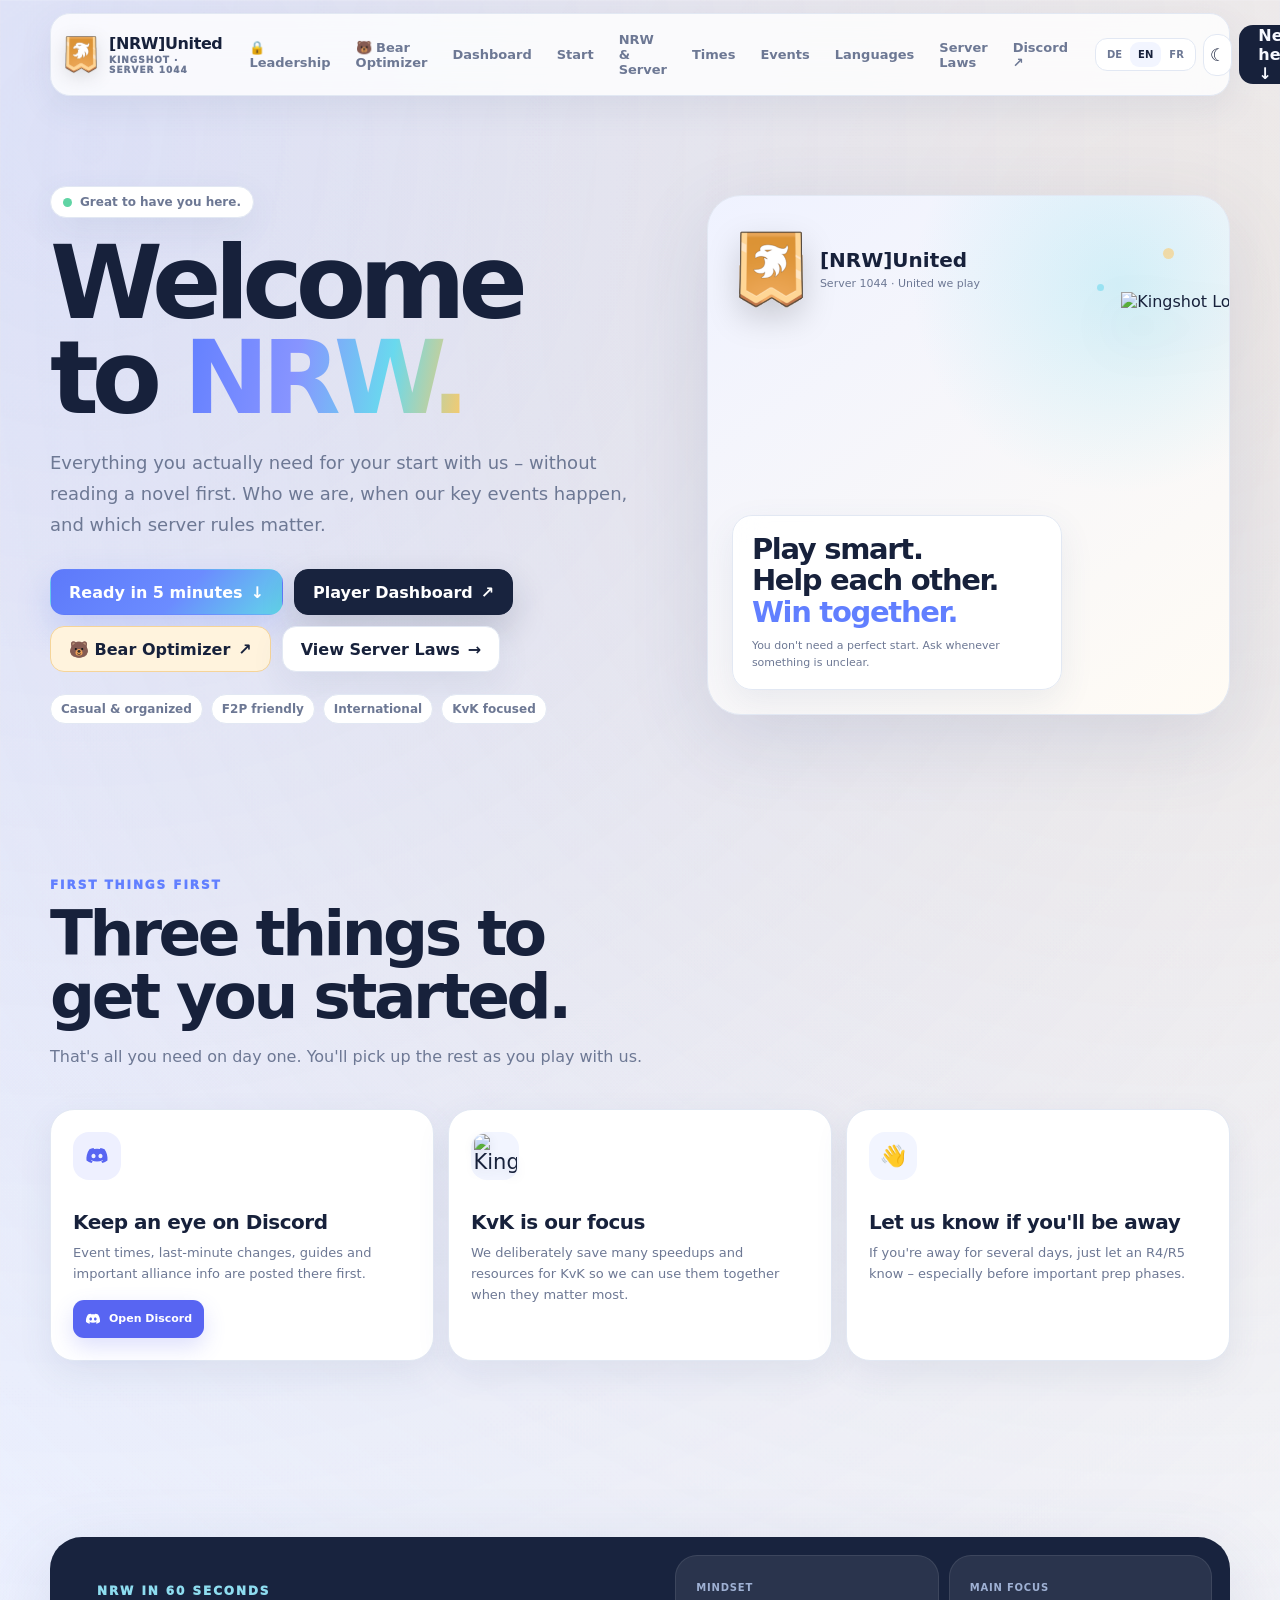
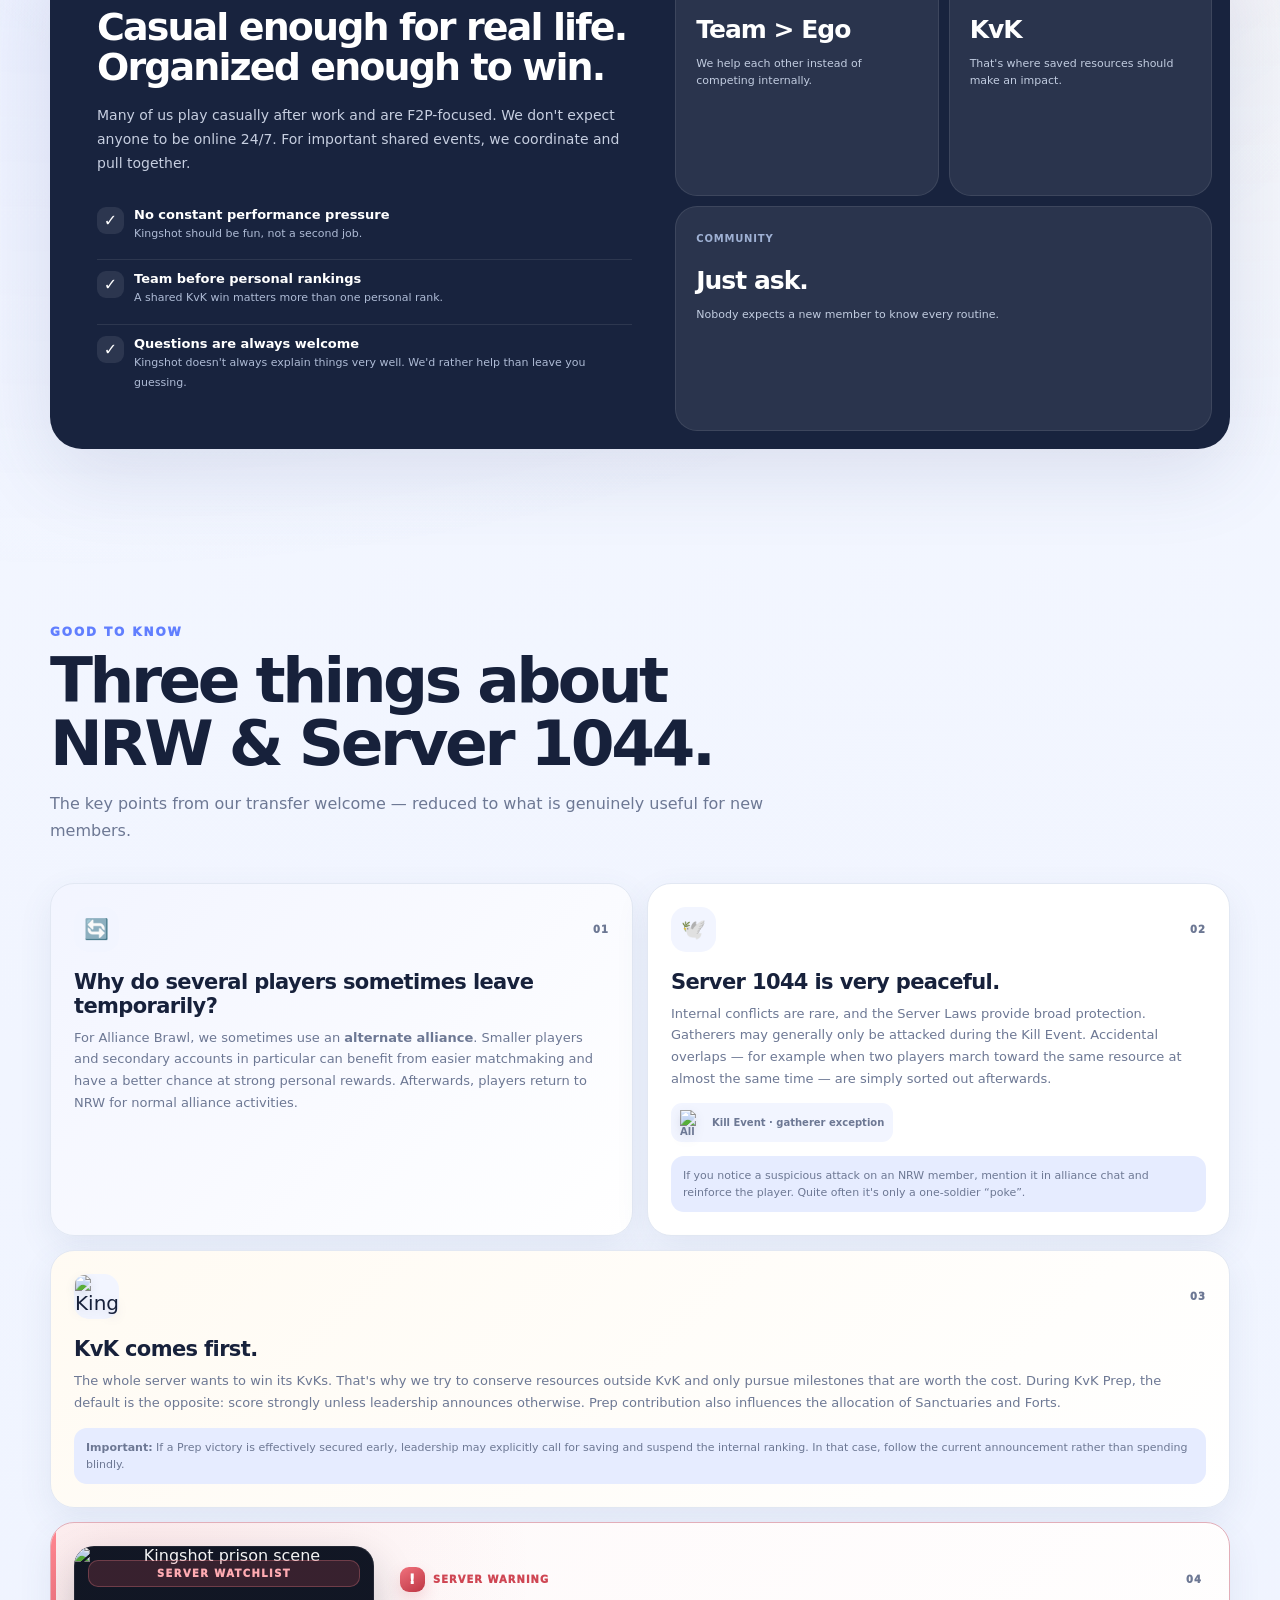
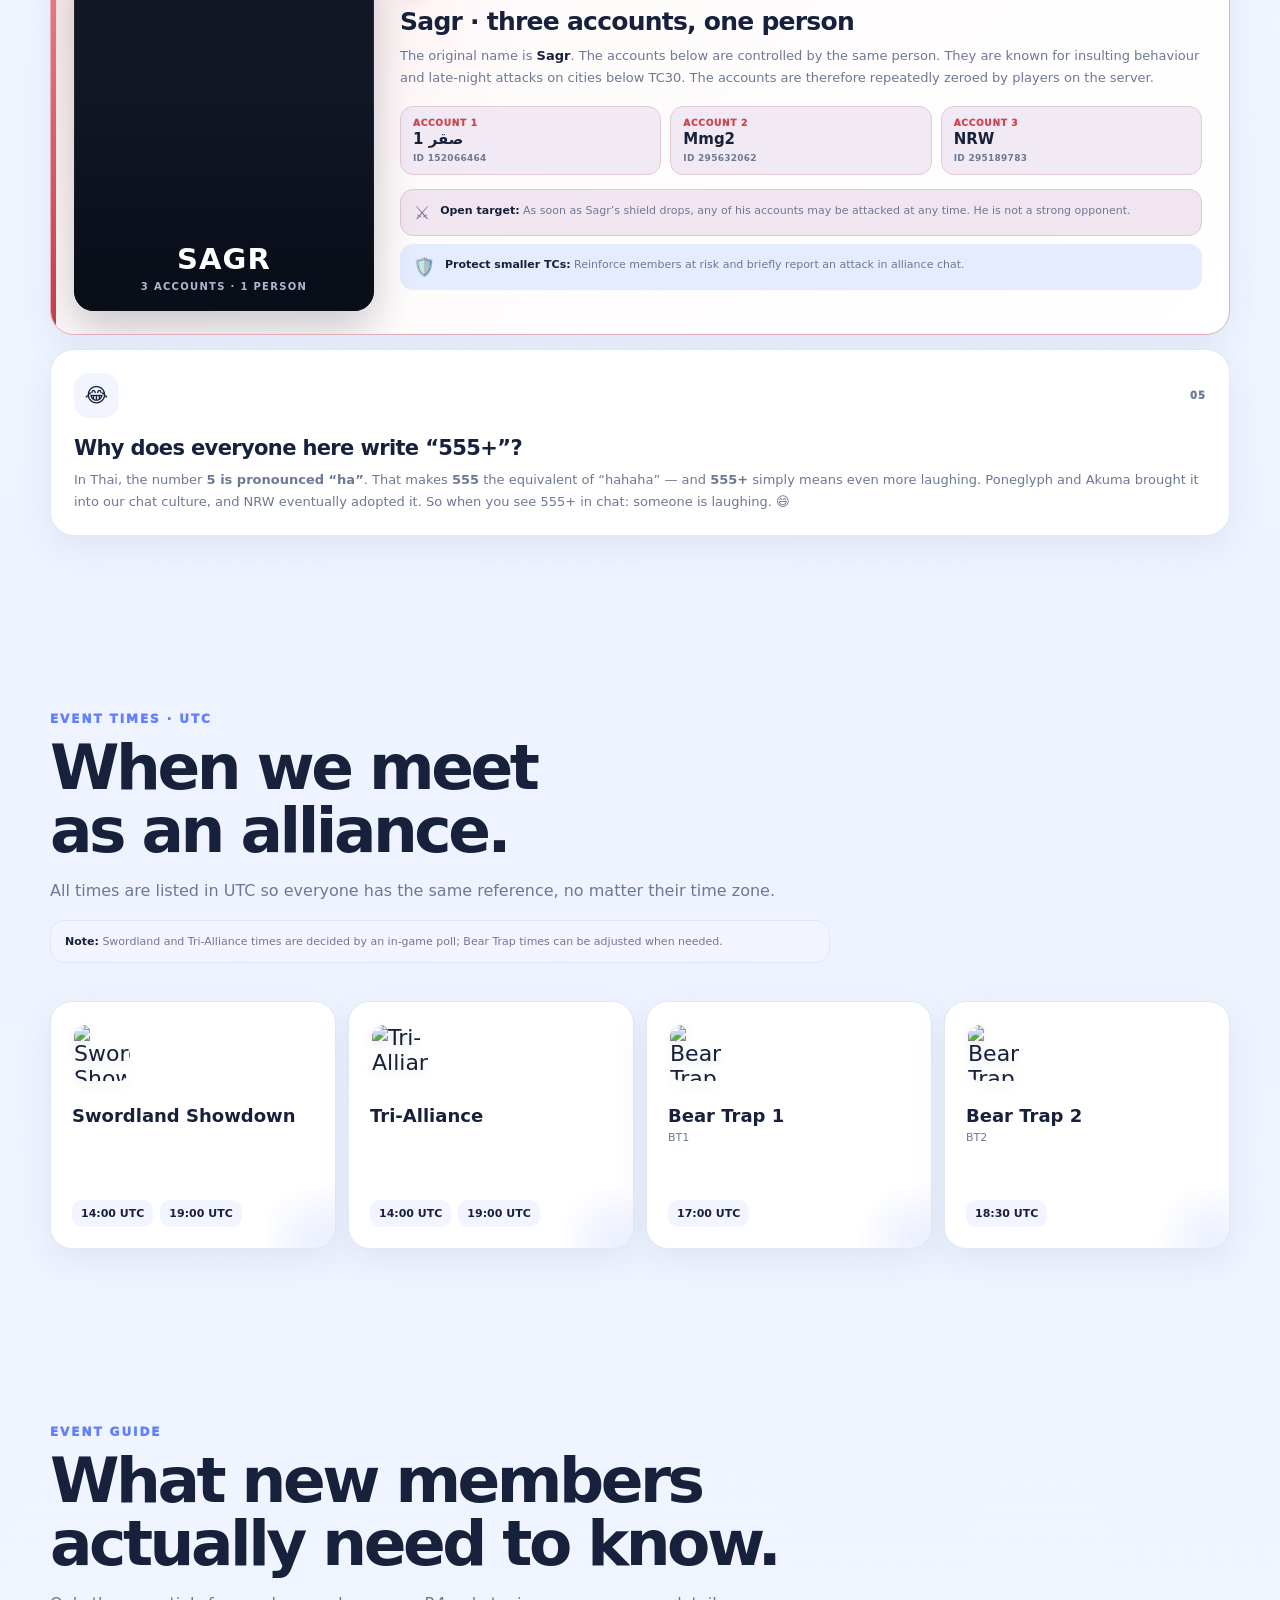
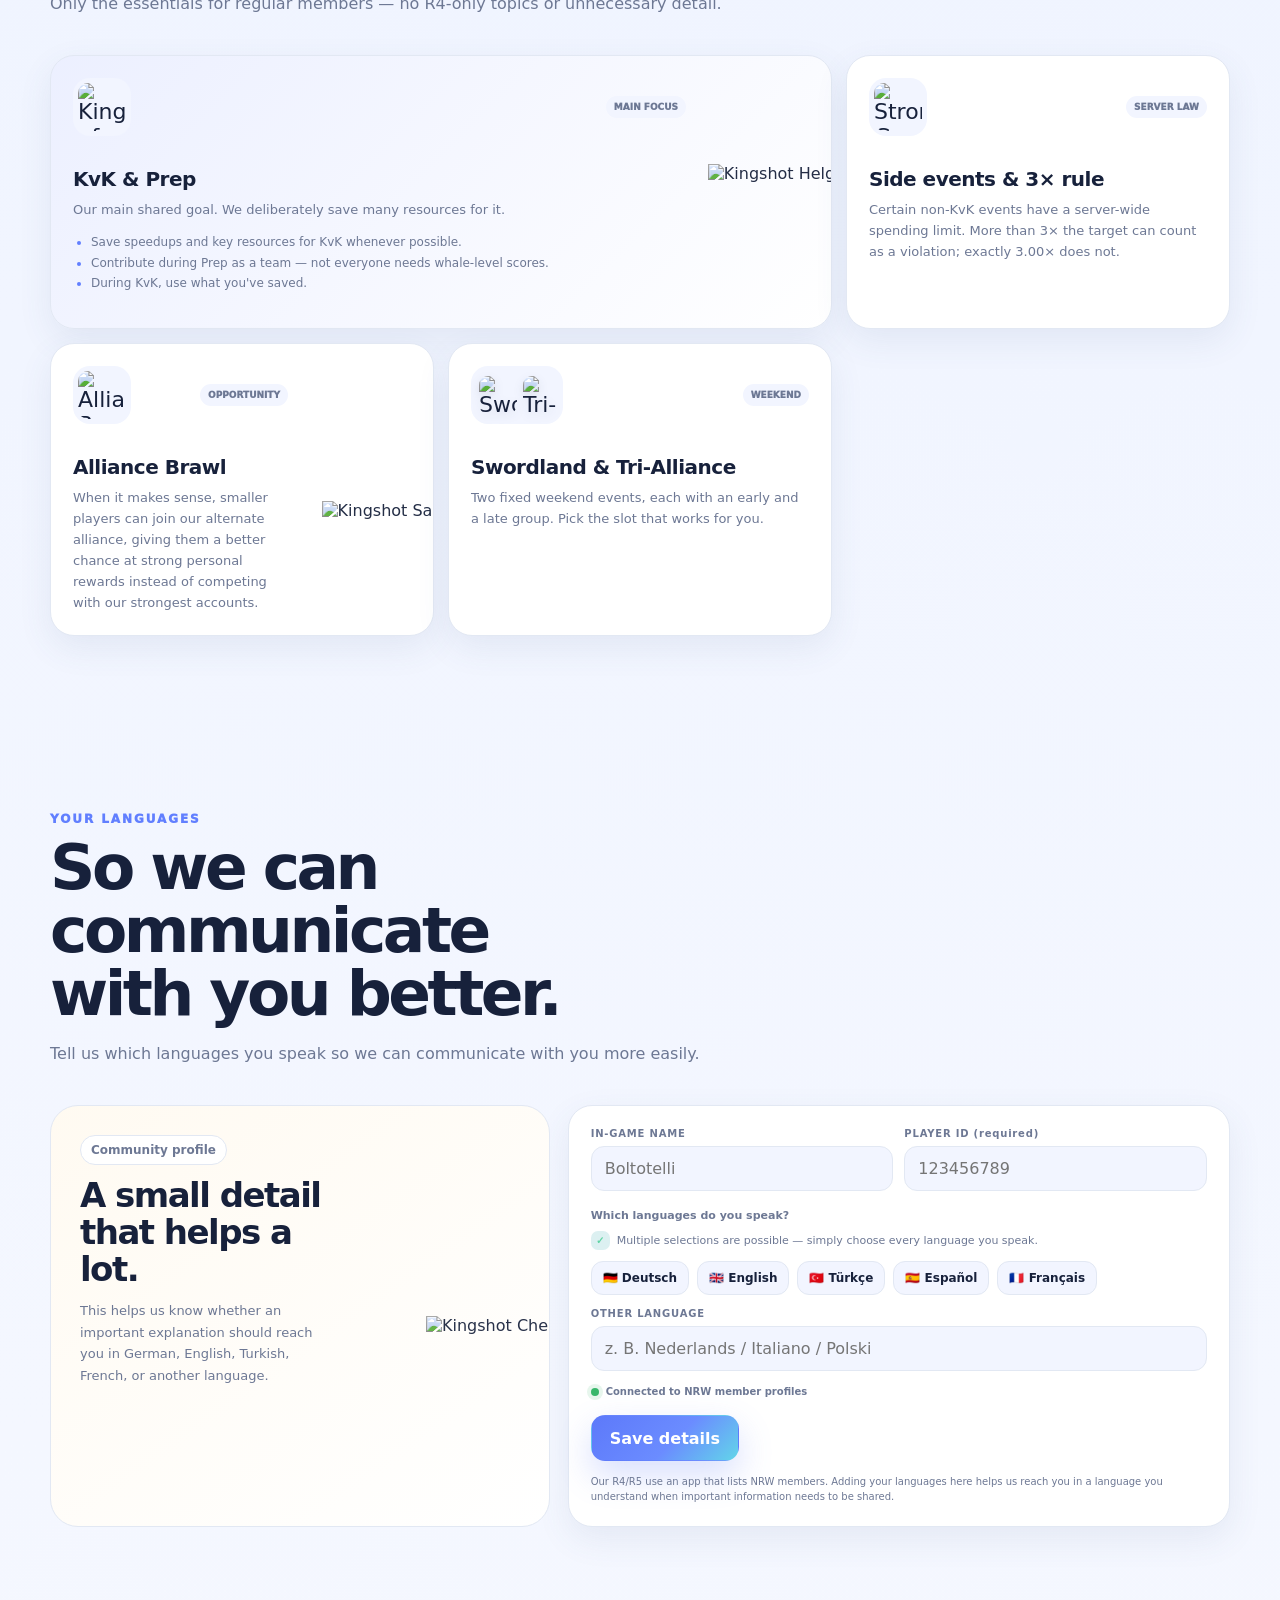
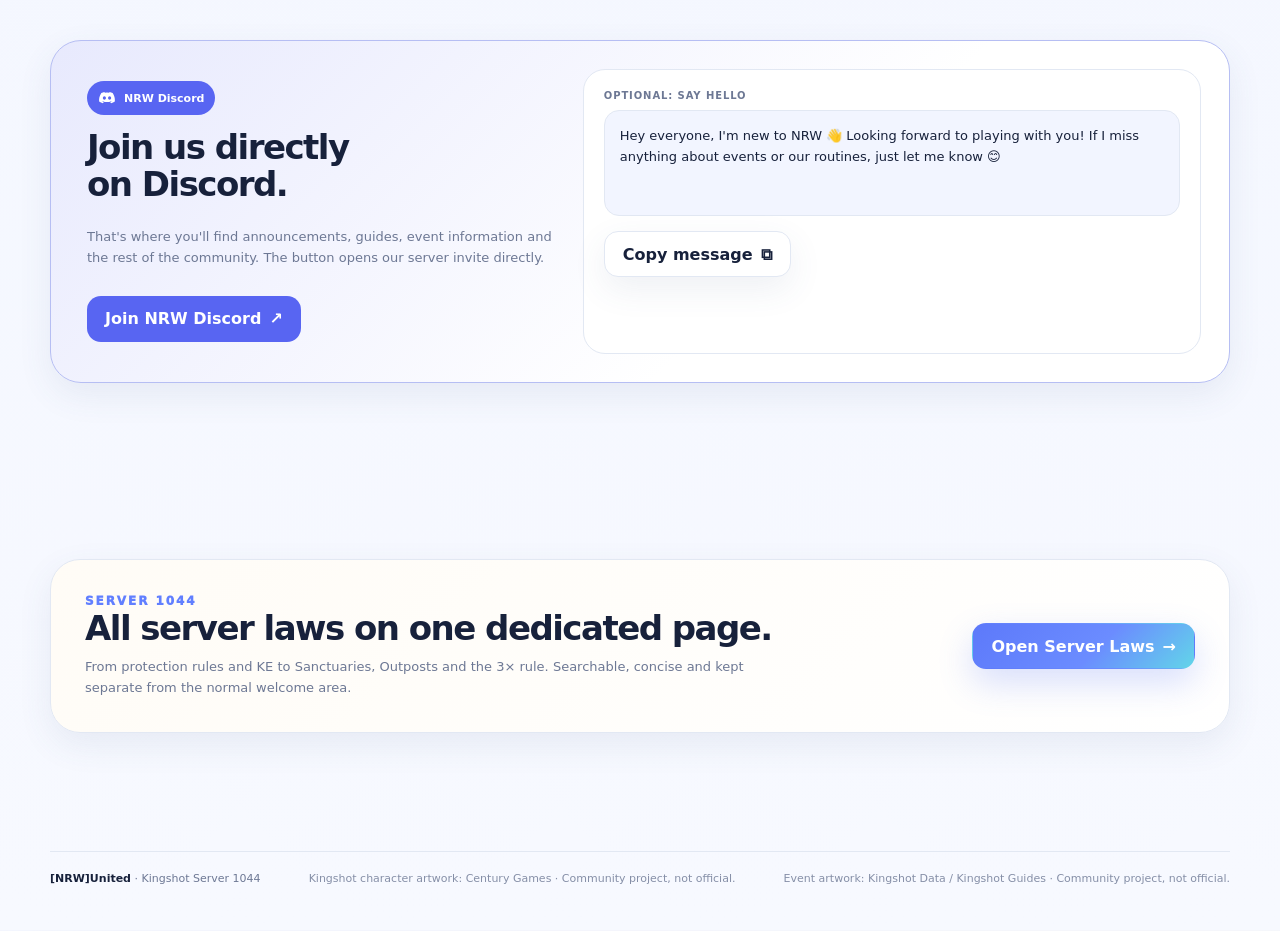
==== index.html @ 4dee9972 "feat(welcome): sync logo, alliance name, invite and language availability from AllianceOS" ====
<!DOCTYPE html>

<html data-theme="light" lang="en">
<head>
<meta charset="utf-8"/><meta content="width=device-width,initial-scale=1" name="viewport"/>
<meta content="#f7f9ff" name="theme-color"/>
<title>Welcome to NRW · Server 1044</title>
<meta name="application-name" content="Welcome NRW"/>
<meta name="apple-mobile-web-app-title" content="Welcome NRW"/>
<link rel="icon" type="image/svg+xml" href="assets/nrw-banner.svg"/>
<link rel="shortcut icon" href="assets/nrw-banner.svg"/>
<link rel="apple-touch-icon" href="assets/nrw-banner.svg"/>
<link rel="manifest" href="/site.webmanifest"/>
<link rel="stylesheet" href="styles.css"><link rel="stylesheet" href="leitung/public-feed.css?v=pages-1">
  <script defer src="/_vercel/insights/script.js"></script>
</head>
<body data-lang="en">
<div class="nav-shell"><div class="wrap"><nav>
<a class="brand" href="#top"><img alt="NRW Banner" class="banner-mini" data-alliance-logo src="assets/nrw-banner.svg"/><span><b data-alliance-name>[NRW]United</b><small>KINGSHOT · SERVER 1044</small></span></a>
<div class="navlinks"><a href="leitung/" title="AllianceOS · R4/R5">🔒 <span class="de">Leitung</span><span class="en">Leadership</span><span class="fr">Direction</span></a><a class="bear-nav-link" href="bear/preview-v3.html"><span class="de">🐻 Bären-Optimierer</span><span class="en">🐻 Bear Optimizer</span><span class="fr">🐻 Optimiseur Ours</span></a><a href="dashboard/"><span class="de">Dashboard</span><span class="en">Dashboard</span><span class="fr">Tableau de bord</span></a><a href="#start">Start</a><a href="#know"><span class="de">NRW &amp; Server</span><span class="en">NRW &amp; Server</span><span class="fr">NRW &amp; Serveur</span></a><a href="#times"><span class="de">Zeiten</span><span class="en">Times</span><span class="fr">Horaires</span></a><a href="#events"><span class="de">Events</span><span class="en">Events</span><span class="fr">Événements</span></a><a href="#profile"><span class="de">Sprachen</span><span class="en">Languages</span><span class="fr">Langues</span></a><a href="laws.html" target="_top"><span class="de">Server-Laws</span><span class="en">Server Laws</span><span class="fr">Lois du serveur</span></a><a data-discord-invite href="https://discord.gg/yxKza24dUv" rel="noopener" target="_blank">Discord ↗</a></div>
<div class="nav-actions">
<div class="lang-toggle"><button data-lang-btn="de">DE</button><button data-lang-btn="en">EN</button><button data-lang-btn="fr">FR</button></div>
<button aria-label="Dark/Light Mode" class="icon-btn" id="themeBtn">☾</button>
<a class="nav-cta" href="#start"><span class="de">Neu hier? ↓</span><span class="en">New here? ↓</span><span class="fr">Tu viens d’arriver ? ↓</span></a>
</div>
</nav></div></div>
<main id="top">
<header class="hero"><div class="wrap hero-grid">
<div>
<div class="eyebrow"><span class="dot"></span><span class="de">Schön, dass du da bist.</span><span class="en">Great to have you here.</span><span class="fr">Bienvenue parmi nous.</span></div>
<h1><span class="de">Willkommen<br/>bei <span class="accent">NRW.</span></span><span class="en">Welcome<br/>to <span class="accent">NRW.</span></span><span class="fr">Bienvenue<br/>chez <span class="accent">NRW.</span></span></h1>
<p class="hero-copy de">Hier findest du alles, was du für deinen Start bei uns wirklich brauchst – ohne Regelbuch-Marathon. Wer wir sind, wann unsere wichtigsten Events laufen und welche Serverregeln du kennen solltest.</p>
<p class="hero-copy en">Everything you actually need for your start with us – without reading a novel first. Who we are, when our key events happen, and which server rules matter.</p><p class="fr">Tu trouveras ici tout ce qu’il te faut pour bien démarrer chez nous — sans devoir lire un règlement interminable. Qui nous sommes, quand ont lieu nos principaux événements et quelles règles du serveur il faut connaître.</p>
<div class="hero-actions">
<a class="btn btn-primary" href="#start"><span class="de">In 5 Minuten startklar</span><span class="en">Ready in 5 minutes</span><span class="fr">Tout savoir en 5 minutes</span> ↓</a>
<a class="btn btn-dashboard" href="dashboard/"><span class="de">Player Dashboard</span><span class="en">Player Dashboard</span><span class="fr">Tableau de bord</span> <span aria-hidden="true">↗</span></a>
<a class="btn btn-bear" href="bear/preview-v3.html"><span class="de">🐻 Bären-Optimierer</span><span class="en">🐻 Bear Optimizer</span><span class="fr">🐻 Optimiseur Ours</span> <span aria-hidden="true">↗</span></a>
<a class="btn btn-soft" href="laws.html" target="_top"><span class="de">Server Laws ansehen</span><span class="en">View Server Laws</span><span class="fr">Voir les lois du serveur</span> →</a>
</div>
<div class="hero-chips"><span class="chip"><span class="de">Casual &amp; organisiert</span><span class="en">Casual &amp; organized</span><span class="fr">Détendu &amp; organisé</span></span><span class="chip"><span class="de">F2P-freundlich</span><span class="en">F2P friendly</span><span class="fr">F2P friendly</span></span><span class="chip"><span class="de">International</span><span class="en">International</span><span class="fr">International</span></span><span class="chip"><span class="de">KvK-Fokus</span><span class="en">KvK focused</span><span class="fr">Priorité KvK</span></span></div>
</div>
<div class="hero-art">
<span class="spark a"></span><span class="spark b"></span>
<div class="alliance-lockup"><img alt="NRW Allianz-Banner" class="banner-hero" data-alliance-logo src="assets/nrw-banner.svg"/><div><b data-alliance-name>[NRW]United</b><span>Server 1044 · United we play</span></div></div>
<img alt="Kingshot Lord" class="character-lord" referrerpolicy="no-referrer" src="https://www.centurygames.com/wp-content/uploads/2025/04/lordchar.png"/>
<div class="hero-slogan"><strong>
<span class="de">Clever spielen.<br/>Einander helfen.<br/><span style="color:var(--brand)">Gemeinsam gewinnen.</span></span>
<span class="en">Play smart.<br/>Help each other.<br/><span style="color:var(--brand)">Win together.</span></span>
<span class="fr">Jouer malin.<br/>S’entraider.<br/><span style="color:var(--brand)">Gagner ensemble.</span></span>
</strong><p class="de">Du musst nicht perfekt starten. Frag, wenn etwas unklar ist.</p><p class="en">You don't need a perfect start. Ask whenever something is unclear.</p><p class="fr">Tu n’as pas besoin de tout savoir dès le début. Si quelque chose n’est pas clair, demande.</p></div>
</div>
</div></header>
<section id="start"><div class="wrap">
<div class="section-head"><div class="kicker"><span class="de">Für den Anfang</span><span class="en">First things first</span><span class="fr">Pour commencer</span></div><h2 class="de">Drei Dinge für<br/>deinen Start.</h2><h2 class="en">Three things to<br/>get you started.</h2><h2 class="fr">Trois choses pour<br/>bien démarrer.</h2>
<p class="de">Mehr brauchst du am ersten Tag nicht. Den Rest lernst du automatisch mit uns.</p><p class="en">That's all you need on day one. You'll pick up the rest as you play with us.</p><p class="fr">C’est tout ce qu’il te faut pour le premier jour. Le reste viendra naturellement en jouant avec nous.</p></div>
<div class="start-grid">
<article class="start-card">
<div class="step-icon discord-step-icon"><svg aria-hidden="true" viewbox="0 0 24 24"><path d="M19.54 5.34A16.4 16.4 0 0 0 15.44 4l-.5 1.02a15.2 15.2 0 0 0-5.87 0L8.55 4a16.6 16.6 0 0 0-4.1 1.35C1.86 9.17 1.16 12.9 1.5 16.58a16.7 16.7 0 0 0 5.03 2.54l1.22-1.66a10.7 10.7 0 0 1-1.92-.92l.47-.37c3.7 1.72 7.7 1.72 11.35 0l.48.37c-.62.36-1.27.67-1.93.92l1.22 1.66a16.6 16.6 0 0 0 5.04-2.54c.4-4.27-.68-7.96-2.92-11.24ZM8.52 14.35c-1.11 0-2.03-1.03-2.03-2.3 0-1.27.9-2.3 2.03-2.3 1.14 0 2.05 1.04 2.03 2.3 0 1.27-.9 2.3-2.03 2.3Zm6.96 0c-1.11 0-2.03-1.03-2.03-2.3 0-1.27.9-2.3 2.03-2.3 1.14 0 2.05 1.04 2.03 2.3 0 1.27-.89 2.3-2.03 2.3Z" fill="currentColor"></path></svg></div>
<h3 class="de">Discord im Blick behalten</h3>
<h3 class="en">Keep an eye on Discord</h3>
<h3 class="fr">Garde un œil sur Discord</h3>
<p class="de">Eventzeiten, kurzfristige Änderungen, Guides und wichtige Allianzinfos landen dort zuerst.</p>
<p class="en">Event times, last-minute changes, guides and important alliance info are posted there first.</p>
<p class="fr">Les horaires d’événements, changements de dernière minute, guides et informations importantes de l’alliance y sont publiés en premier.</p>
<div class="discord-card-action">
<a class="mini-discord-btn" data-discord-invite href="https://discord.gg/yxKza24dUv" rel="noopener" target="_blank">
<svg aria-hidden="true" viewbox="0 0 24 24"><path d="M19.54 5.34A16.4 16.4 0 0 0 15.44 4l-.5 1.02a15.2 15.2 0 0 0-5.87 0L8.55 4a16.6 16.6 0 0 0-4.1 1.35C1.86 9.17 1.16 12.9 1.5 16.58a16.7 16.7 0 0 0 5.03 2.54l1.22-1.66a10.7 10.7 0 0 1-1.92-.92l.47-.37c3.7 1.72 7.7 1.72 11.35 0l.48.37c-.62.36-1.27.67-1.93.92l1.22 1.66a16.6 16.6 0 0 0 5.04-2.54c.4-4.27-.68-7.96-2.92-11.24ZM8.52 14.35c-1.11 0-2.03-1.03-2.03-2.3 0-1.27.9-2.3 2.03-2.3 1.14 0 2.05 1.04 2.03 2.3 0 1.27-.9 2.3-2.03 2.3Zm6.96 0c-1.11 0-2.03-1.03-2.03-2.3 0-1.27.9-2.3 2.03-2.3 1.14 0 2.05 1.04 2.03 2.3 0 1.27-.89 2.3-2.03 2.3Z" fill="currentColor"></path></svg>
<span class="de">Discord öffnen</span><span class="en">Open Discord</span><span class="fr">Ouvrir Discord</span>
</a>
</div>
</article>
<article class="start-card"><div class="step-icon ks-db-icon"><img alt="Kingdom of Power (KvK)" class="ks-icon-img" loading="lazy" referrerpolicy="no-referrer" src="https://kingshotdata.com/uploads/2025/05/kingdom-of-power-event-icon.webp"/></div><h3 class="de">KvK ist unser Fokus</h3><h3 class="en">KvK is our focus</h3><h3 class="fr">Le KvK est notre priorité</h3><p class="de">Viele Speedups und Ressourcen sparen wir bewusst für KvK, damit sie gemeinsam im richtigen Moment Wirkung entfalten.</p><p class="en">We deliberately save many speedups and resources for KvK so we can use them together when they matter most.</p><p class="fr">Nous gardons volontairement beaucoup d’accélérateurs et de ressources pour le KvK afin de les utiliser ensemble au moment où ils comptent le plus.</p></article>
<article class="start-card"><div class="step-icon">👋</div><h3 class="de">Abwesenheit kurz melden</h3><h3 class="en">Let us know if you'll be away</h3><h3 class="fr">Préviens-nous si tu t’absentes</h3><p class="de">Wenn du mehrere Tage weg bist, reicht eine kurze Info an R4/R5 – besonders vor wichtigen Prep-Phasen.</p><p class="en">If you're away for several days, just let an R4/R5 know – especially before important prep phases.</p><p class="fr">Si tu t’absentes plusieurs jours, préviens simplement un R4/R5 — surtout avant les phases importantes de Prep.</p></article>
</div>
</div></section>
<section><div class="wrap">
<div class="quick">
<div class="quick-main">
<div class="kicker">NRW in 60 seconds</div>
<h3 class="de">Casual genug für Alltag.<br/>Organisiert genug für Siege.</h3>
<h3 class="en">Casual enough for real life.<br/>Organized enough to win.</h3><h3 class="fr">Assez détendus pour la vraie vie.<br/>Assez organisés pour gagner.</h3>
<p class="de">Viele von uns sind Feierabendspieler und F2P-orientiert. Wir erwarten kein 24/7-Gaming. Bei wichtigen gemeinsamen Events ziehen wir dafür umso besser an einem Strang.</p>
<p class="en">Many of us play casually after work and are F2P-focused. We don't expect anyone to be online 24/7. For important shared events, we coordinate and pull together.</p><p class="fr">Beaucoup d’entre nous jouent surtout après le travail et privilégient le F2P. Nous n’attendons pas une présence 24/7. En revanche, pour les événements importants, nous jouons vraiment en équipe.</p>
<div class="quick-list">
<div class="quick-item"><div class="tick">✓</div><div><b class="de">Kein permanenter Leistungsdruck</b><b class="en">No constant performance pressure</b><b class="fr">Pas de pression permanente</b><span class="de">Kingshot soll Spaß machen und kein zweiter Job sein.</span><span class="en">Kingshot should be fun, not a second job.</span><span class="fr">Kingshot doit rester un plaisir, pas devenir un deuxième travail.</span></div></div>
<div class="quick-item"><div class="tick">✓</div><div><b class="de">Team vor Einzelranking</b><b class="en">Team before personal rankings</b><b class="fr">L’équipe avant le classement individuel</b><span class="de">Ein gemeinsamer KvK-Sieg ist mehr wert als ein einzelner Rang.</span><span class="en">A shared KvK win matters more than one personal rank.</span><span class="fr">Une victoire collective en KvK vaut plus qu’un classement personnel.</span></div></div>
<div class="quick-item"><div class="tick">✓</div><div><b class="de">Fragen sind ausdrücklich erlaubt</b><b class="en">Questions are always welcome</b><b class="fr">Les questions sont toujours bienvenues</b><span class="de">Kingshot erklärt vieles schlecht. Wir helfen lieber, als dass jemand raten muss.</span><span class="en">Kingshot doesn't always explain things very well. We'd rather help than leave you guessing.</span><span class="fr">Kingshot n’explique pas toujours très bien les choses. Nous préférons t’aider plutôt que te laisser deviner.</span></div></div>
</div>
</div>
<div class="quick-side">
<div class="quick-box"><span><span class="de">Haltung</span><span class="en">Mindset</span><span class="fr">État d’esprit</span></span><strong>Team &gt; Ego</strong><p class="de">Wir helfen einander und spielen nicht gegeneinander.</p><p class="en">We help each other instead of competing internally.</p><p class="fr">On s’entraide au lieu de jouer les uns contre les autres.</p></div>
<div class="quick-box"><span><span class="de">Hauptfokus</span><span class="en">Main focus</span><span class="fr">Priorité</span></span><strong>KvK</strong><p class="de">Dort soll das Gesparte Wirkung entfalten.</p><p class="en">That's where saved resources should make an impact.</p><p class="fr">C’est là que les ressources économisées doivent faire la différence.</p></div>
<div class="quick-box wide"><span><span class="de">Community</span><span class="en">Community</span><span class="fr">Communauté</span></span><strong class="de">Frag einfach.</strong><strong class="en">Just ask.</strong><strong class="fr">Demande, tout simplement.</strong><p class="de">Niemand erwartet, dass ein neuer Spieler jeden Ablauf kennt.</p><p class="en">Nobody expects a new member to know every routine.</p><p class="fr">Personne n’attend d’un nouveau membre qu’il connaisse déjà toutes nos habitudes.</p></div>
</div>
</div>
</div></section><section id="know"><div class="wrap">
<div class="section-head">
<div class="kicker">
<span class="de">Gut zu wissen</span>
<span class="en">Good to know</span>
<span class="fr">Bon à savoir</span>
</div>
<h2 class="de">Drei Dinge über<br/>NRW &amp; Server 1044.</h2>
<h2 class="en">Three things about<br/>NRW &amp; Server 1044.</h2>
<h2 class="fr">Trois choses à savoir sur<br/>NRW &amp; le serveur 1044.</h2>
<p class="de">Die wichtigsten Infos aus unserem Transfer-Welcome – auf das reduziert, was neuen Mitgliedern wirklich hilft.</p>
<p class="en">The key points from our transfer welcome — reduced to what is genuinely useful for new members.</p>
<p class="fr">Les points essentiels de notre accueil des transferts — uniquement ce qui est vraiment utile aux nouveaux membres.</p>
</div>
<div class="know-grid transfer-summary">
<article class="know-card highlight">
<div class="know-top"><div class="know-icon">🔄</div><span class="know-no">01</span></div>
<h3 class="de">Warum wechseln manchmal viele Spieler?</h3>
<h3 class="en">Why do several players sometimes leave temporarily?</h3>
<h3 class="fr">Pourquoi plusieurs joueurs quittent-ils parfois temporairement NRW ?</h3>
<p class="de">Beim Allianzgemenge nutzen wir gelegentlich eine <b>Alternativallianz</b>. Vor allem kleinere Spieler und Zweitaccounts können dort durch ein günstigeres Matchmaking bessere persönliche Belohnungen erreichen. Für normale Allianzaktivitäten kommen die Spieler anschließend wieder zu NRW zurück.</p>
<p class="en">For Alliance Brawl, we sometimes use an <b>alternate alliance</b>. Smaller players and secondary accounts in particular can benefit from easier matchmaking and have a better chance at strong personal rewards. Afterwards, players return to NRW for normal alliance activities.</p>
<p class="fr">Pour l’Alliance Brawl, nous utilisons parfois une <b>alliance alternative</b>. Les joueurs moins puissants et les comptes secondaires peuvent ainsi profiter d’un matchmaking plus favorable et avoir de meilleures chances d’obtenir de bonnes récompenses personnelles. Ensuite, les joueurs reviennent chez NRW pour les activités habituelles de l’alliance.</p>
</article>
<article class="know-card">
<div class="know-top"><div class="know-icon">🕊️</div><span class="know-no">02</span></div>
<h3 class="de">Server 1044 ist sehr friedlich.</h3>
<h3 class="en">Server 1044 is very peaceful.</h3>
<h3 class="fr">Le serveur 1044 est très paisible.</h3>
<p class="de">Interne Konflikte sind selten und die Server-Laws schützen Spieler weitgehend. Sammler dürfen grundsätzlich nur während des Kill-Events angegriffen werden. Bei versehentlichen Überschneidungen – etwa wenn zwei Spieler fast gleichzeitig dieselbe Ressource anlaufen – wird der Fall einfach im Nachgang geklärt.</p>
<p class="en">Internal conflicts are rare, and the Server Laws provide broad protection. Gatherers may generally only be attacked during the Kill Event. Accidental overlaps — for example when two players march toward the same resource at almost the same time — are simply sorted out afterwards.</p>
<p class="fr">Les conflits internes sont rares et les lois du serveur offrent une large protection. Les collecteurs ne peuvent en principe être attaqués que pendant le Kill Event. Les incidents involontaires — par exemple lorsque deux joueurs partent presque en même temps vers la même ressource — sont simplement réglés ensuite.</p>
<div class="db-inline-badge">
<img alt="All Out / Kill Event icon" class="ks-icon-img" loading="lazy" referrerpolicy="no-referrer" src="https://kingshotdata.com/uploads/2025/03/all-out-event-icon.webp"/>
<span class="de">Kill Event · Sammler-Ausnahme</span>
<span class="en">Kill Event · gatherer exception</span>
<span class="fr">Kill Event · exception pour les collecteurs</span>
</div><div class="know-note">
<span class="de">Siehst du einen auffälligen Angriff auf ein NRW-Mitglied: kurz im Allianzchat melden und den Spieler verstärken. Häufig handelt es sich nur um ein „Anstupsen“ mit einem Soldaten.</span>
<span class="en">If you notice a suspicious attack on an NRW member, mention it in alliance chat and reinforce the player. Quite often it's only a one-soldier “poke”.</span>
<span class="fr">Si tu remarques une attaque inhabituelle contre un membre de NRW, signale-la dans le chat de l’alliance et renforce le joueur. Il s’agit souvent simplement d’un « petit coup » avec un seul soldat.</span>
</div>
</article>
<article class="know-card gold wide">
<div class="know-top"><div class="ks-db-icon know-icon"><img alt="Kingdom of Power (KvK)" class="ks-icon-img" loading="lazy" referrerpolicy="no-referrer" src="https://kingshotdata.com/uploads/2025/05/kingdom-of-power-event-icon.webp"/></div><span class="know-no">03</span></div>
<h3 class="de">KvK hat Vorrang.</h3>
<h3 class="en">KvK comes first.</h3>
<h3 class="fr">Le KvK passe en priorité.</h3>
<p class="de">Der gesamte Server möchte seine KvKs gewinnen. Deshalb versuchen wir, außerhalb von KvK Ressourcen sinnvoll zu sparen und nur lohnende Ziele mitzunehmen. In der KvK-Prep gilt dagegen grundsätzlich: stark punkten, sofern nichts anderes angekündigt wird. Der Prep-Beitrag fließt auch in die Verteilung von Sanctuaries und Forts ein.</p>
<p class="en">The whole server wants to win its KvKs. That's why we try to conserve resources outside KvK and only pursue milestones that are worth the cost. During KvK Prep, the default is the opposite: score strongly unless leadership announces otherwise. Prep contribution also influences the allocation of Sanctuaries and Forts.</p>
<p class="fr">L’ensemble du serveur veut gagner ses KvK. Nous essayons donc d’économiser intelligemment nos ressources en dehors du KvK et de viser uniquement les paliers qui valent réellement la dépense. Pendant la Prep KvK, le principe est inverse : faire un maximum de points, sauf indication contraire. La contribution à la Prep influence également la répartition des Sanctuaries et des Forts.</p>
<div class="know-note">
<span class="de"><b>Wichtig:</b> Ist ein Prep-Sieg früh praktisch sicher, kann ausdrücklich zum Sparen aufgerufen und die interne Wertung ausgesetzt werden. Dann gilt die aktuelle Ansage – nicht blind „All-In“.</span>
<span class="en"><b>Important:</b> If a Prep victory is effectively secured early, leadership may explicitly call for saving and suspend the internal ranking. In that case, follow the current announcement rather than spending blindly.</span>
<span class="fr"><b>Important :</b> si la victoire de Prep est pratiquement assurée très tôt, la direction peut demander explicitement d’économiser et suspendre le classement interne. Dans ce cas, suis l’annonce actuelle au lieu de dépenser automatiquement au maximum.</span>
</div>
</article>
<article class="know-card wide outlaw-card">
  <div class="outlaw-layout">
    <div class="prison-visual">
      <span class="prison-label">SERVER WATCHLIST</span>
      <div class="prison-art"><img src="assets/"kingshot-prison.jpg" alt="Kingshot prison scene"></div>
      <div class="prison-caption" aria-hidden="true">
        <strong>SAGR</strong>
        <small>3 ACCOUNTS · 1 PERSON</small>
      </div>
    </div>
    <div class="outlaw-copy">
      <div class="outlaw-heading">
        <span class="outlaw-alert"><span aria-hidden="true">!</span><span class="de">SERVER-WARNUNG</span><span class="en">SERVER WARNING</span><span class="fr">AVERTISSEMENT SERVEUR</span></span>
        <span class="know-no">04</span>
      </div>
      <h3>
        <span class="de">Sagr · drei Accounts, eine Person</span>
        <span class="en">Sagr · three accounts, one person</span>
        <span class="fr">Sagr · trois comptes, une personne</span>
      </h3>
      <p class="de">Der ursprüngliche Name ist <b>Sagr</b>. Die unten aufgeführten Accounts gehören derselben Person. Sie ist für beleidigendes Verhalten und nächtliche Angriffe auf Städte unter TC30 bekannt. Die Accounts werden deshalb regelmäßig von Spielern des Servers vollständig geleert („auf 0 gesetzt“).</p>
      <p class="en">The original name is <b>Sagr</b>. The accounts below are controlled by the same person. They are known for insulting behaviour and late-night attacks on cities below TC30. The accounts are therefore repeatedly zeroed by players on the server.</p>
      <p class="fr">Le nom d’origine est <b>Sagr</b>. Les comptes ci-dessous appartiennent à la même personne. Elle est connue pour son comportement insultant et ses attaques nocturnes contre des villes sous TC30. Ses comptes sont donc régulièrement remis à zéro par des joueurs du serveur.</p>
      <div class="outlaw-accounts" aria-label="Known Sagr accounts">
        <div data-player-id="152066464"><span>ACCOUNT 1</span><strong data-player-name>صقر 1</strong><small>ID 152066464</small></div>
        <div data-player-id="295632062"><span>ACCOUNT 2</span><strong data-player-name>Mmg2</strong><small>ID 295632062</small></div>
        <div data-player-id="295189783"><span>ACCOUNT 3</span><strong data-player-name>NRW</strong><small>ID 295189783</small></div>
      </div>
      <div class="outlaw-action attack">
        <span aria-hidden="true">⚔️</span>
        <span class="de"><b>Freies Angriffsziel:</b> Sobald Sagrs Schild fällt, darf jeder seiner Accounts jederzeit angegriffen werden. Er ist kein starker Gegner.</span>
        <span class="en"><b>Open target:</b> As soon as Sagr’s shield drops, any of his accounts may be attacked at any time. He is not a strong opponent.</span>
        <span class="fr"><b>Cible libre :</b> Dès que le bouclier de Sagr tombe, chacun de ses comptes peut être attaqué à tout moment. Ce n’est pas un adversaire puissant.</span>
      </div>
      <div class="outlaw-action">
        <span aria-hidden="true">🛡️</span>
        <span class="de"><b>Kleine TCs schützen:</b> Gefährdete Mitglieder verstärken und einen Angriff kurz im Allianzchat melden.</span>
        <span class="en"><b>Protect smaller TCs:</b> Reinforce members at risk and briefly report an attack in alliance chat.</span>
        <span class="fr"><b>Protéger les petits TC :</b> Renforce les membres menacés et signale brièvement l’attaque dans le chat de l’alliance.</span>
      </div>
    </div>
  </div>
</article>
</div>
</div></section>
<section id="times"><div class="wrap">
<div class="section-head"><div class="kicker"><span class="de">Eventzeiten · UTC</span><span class="en">Event times · UTC</span><span class="fr">Horaires · UTC</span></div><h2 class="de">Wann wir uns<br/>gemeinsam treffen.</h2><h2 class="en">When we meet<br/>as an alliance.</h2><h2 class="fr">Quand nous nous retrouvons<br/>pour jouer ensemble.</h2>
<p class="de">Alle Zeiten sind UTC. So bleibt es für unsere internationalen Mitglieder eindeutig.</p><p class="en">All times are listed in UTC so everyone has the same reference, no matter their time zone.</p><p class="fr">Tous les horaires sont indiqués en UTC afin que chacun ait la même référence, quel que soit son fuseau horaire.</p><div class="event-time-note">
<span class="de"><b>Hinweis:</b> Zeiten für Schwertland und Tri-Alliance werden per Ingame-Abstimmung festgelegt; Bärenfallen-Zeiten können bei Bedarf angepasst werden.</span>
<span class="en"><b>Note:</b> Swordland and Tri-Alliance times are decided by an in-game poll; Bear Trap times can be adjusted when needed.</span>
<span class="fr"><b>Remarque :</b> Les horaires de Swordland et Tri-Alliance sont décidés par un sondage en jeu. Les horaires des Bear Traps peuvent être modifiés si nécessaire.</span>
</div></div>
<div class="schedule">
<div class="time-card"><div class="time-icon"><img alt="Swordland Showdown" class="ks-icon-img" loading="lazy" referrerpolicy="no-referrer" src="https://kingshotguides.com/wp-content/uploads/2025/05/Swordland-Showdown-1.webp"/></div><b><span class="de">Schwertland</span><span class="en">Swordland Showdown</span><span class="fr">Swordland</span></b><div class="times"><span class="time-pill">14:00 UTC</span><span class="time-pill">19:00 UTC</span></div></div>
<div class="time-card"><div class="time-icon"><img alt="Tri-Alliance" class="ks-icon-img" loading="lazy" referrerpolicy="no-referrer" src="https://kingshotguides.com/wp-content/uploads/2025/10/tri-alliance-clash-icon.webp"/></div><b>Tri-Alliance</b><div class="times"><span class="time-pill">14:00 UTC</span><span class="time-pill">19:00 UTC</span></div></div>
<div class="time-card"><div class="time-icon"><img alt="Bear Trap" class="ks-icon-img" loading="lazy" referrerpolicy="no-referrer" src="https://got-global-wiki.s3.us-west-1.amazonaws.com/wp-content/uploads/2026/01/jump_icon_40088.png"/></div><b>Bear Trap 1</b><small>BT1</small><div class="times"><span class="time-pill">17:00 UTC</span></div></div>
<div class="time-card"><div class="time-icon"><img alt="Bear Trap" class="ks-icon-img" loading="lazy" referrerpolicy="no-referrer" src="https://got-global-wiki.s3.us-west-1.amazonaws.com/wp-content/uploads/2026/01/jump_icon_40088.png"/></div><b>Bear Trap 2</b><small>BT2</small><div class="times"><span class="time-pill">18:30 UTC</span></div></div>
</div>
</div></section>
<section id="events"><div class="wrap">
<div class="section-head"><div class="kicker"><span class="de">Event-Guide</span><span class="en">Event guide</span><span class="fr">Guide des événements</span></div><h2 class="de">Was neue Mitglieder<br/>wirklich wissen müssen.</h2><h2 class="en">What new members<br/>actually need to know.</h2><h2 class="fr">Ce que les nouveaux membres<br/>doivent vraiment savoir.</h2>
<p class="de">Bewusst ohne R4-Themen und ohne unnötige Detailtiefe.</p><p class="en">Only the essentials for regular members — no R4-only topics or unnecessary detail.</p><p class="fr">Uniquement l’essentiel pour les membres — pas de sujets réservés aux R4 ni de détails inutiles.</p></div>
<div class="event-grid">
<article class="event-card featured has-char">
<div class="event-top"><div class="ks-db-icon event-icon"><img alt="Kingdom of Power (KvK)" loading="lazy" referrerpolicy="no-referrer" src="https://kingshotdata.com/uploads/2025/05/kingdom-of-power-event-icon.webp"/></div><span class="event-label"><span class="de">HAUPTFOKUS</span><span class="en">MAIN FOCUS</span><span class="fr">PRIORITÉ</span></span></div>
<h3>KvK &amp; Prep</h3>
<p class="de">Das große gemeinsame Ziel. Viele Ressourcen halten wir bewusst dafür zurück.</p><p class="en">Our main shared goal. We deliberately save many resources for it.</p><p class="fr">Notre grand objectif commun. Nous économisons volontairement beaucoup de ressources pour le KvK.</p>
<ul class="de"><li>Speedups und wichtige Materialien möglichst für KvK sparen.</li><li>Prep gemeinsam spielen – nicht jeder braucht Whale-Scores.</li><li>Im KvK wird das Gesparte eingesetzt.</li></ul>
<ul class="en">
<li>Save speedups and key resources for KvK whenever possible.</li>
<li>Contribute during Prep as a team — not everyone needs whale-level scores.</li>
<li>During KvK, use what you've saved.</li>
</ul><ul class="fr"><li>Garde autant que possible les accélérateurs et ressources importantes pour le KvK.</li><li>Contribue à la Prep avec l’équipe — pas besoin de scores de baleine.</li><li>Pendant le KvK, on utilise ce qu’on a économisé.</li></ul>
<img alt="Kingshot Helga" class="char-small" referrerpolicy="no-referrer" src="https://www.centurygames.com/wp-content/uploads/2025/04/helgachar.png"/>
</article>
<article class="event-card"><div class="event-top"><div class="event-icon ks-db-icon"><img alt="Strongest Governor" loading="lazy" referrerpolicy="no-referrer" src="https://got-global-wiki.s3.us-west-1.amazonaws.com/wp-content/uploads/2026/04/%E8%87%B3%E9%AB%98%E9%A2%86%E4%B8%BBactivity_icon_2304001_outlined-hd.png"/></div><span class="event-label"><span class="de">SERVER-LAW</span><span class="en">SERVER LAW</span><span class="fr">LOI DU SERVEUR</span></span></div>
<h3 class="de">Side Events &amp; 3×-Regel</h3><h3 class="en">Side events &amp; 3× rule</h3><h3 class="fr">Événements secondaires &amp; règle des 3×</h3>
<p class="de">Bei bestimmten Nicht-KvK-Events gilt eine serverweite Ausgabengrenze. Mehr als 3× des Ziels kann als Verstoß zählen; genau 3,00× noch nicht.</p>
<p class="en">Certain non-KvK events have a server-wide spending limit. More than 3× the target can count as a violation; exactly 3.00× does not.</p><p class="fr">Pour certains événements hors KvK, une limite de dépenses s’applique à tout le serveur. Dépasser 3× l’objectif peut être considéré comme une infraction ; exactement 3,00× ne l’est pas.</p>
</article>
<article class="event-card has-char"><div class="event-top"><div class="event-icon ks-db-icon"><img alt="Alliance Brawl icon" class="" loading="lazy" referrerpolicy="no-referrer" src="https://kingshotdata.com/uploads/2025/07/alliance-brawl-event-icon.webp"/></div><span class="event-label"><span class="de">CHANCE</span><span class="en">OPPORTUNITY</span><span class="fr">OPPORTUNITÉ</span></span></div>
<h3 class="de">Allianzgemenge</h3><h3 class="en">Alliance Brawl</h3><h3 class="fr">Alliance Brawl</h3>
<p class="de">Für kleinere Spieler nutzen wir bei Bedarf eine Alternativallianz. Dadurch bekommen sie bessere Chancen auf gute persönliche Belohnungen, statt gegen unsere stärksten Accounts anzutreten.</p>
<p class="en">When it makes sense, smaller players can join our alternate alliance, giving them a better chance at strong personal rewards instead of competing with our strongest accounts.</p><p class="fr">Quand cela a du sens, les joueurs moins puissants peuvent rejoindre notre alliance alternative. Ils ont ainsi de meilleures chances d’obtenir de bonnes récompenses personnelles au lieu d’affronter nos comptes les plus puissants.</p>
<img alt="Kingshot Saul" class="char-small" referrerpolicy="no-referrer" src="https://www.centurygames.com/wp-content/uploads/2025/04/saulchar.png" style="height:150px"/>
</article>
<article class="event-card"><div class="event-top"><div class="ks-db-icon event-icon dual-event-icon"><span class="icon-pair"><img alt="Swordland Showdown" class="ks-icon-img" loading="lazy" referrerpolicy="no-referrer" src="https://kingshotguides.com/wp-content/uploads/2025/05/Swordland-Showdown-1.webp"/><img alt="Tri-Alliance" class="ks-icon-img" loading="lazy" referrerpolicy="no-referrer" src="https://kingshotguides.com/wp-content/uploads/2025/10/tri-alliance-clash-icon.webp"/></span></div><span class="event-label"><span class="de">WOCHENENDE</span><span class="en">WEEKEND</span><span class="fr">WEEK-END</span></span></div>
<h3><span class="de">Schwertland &amp; Tri-Alliance</span><span class="en">Swordland &amp; Tri-Alliance</span><span class="fr">Swordland &amp; Tri-Alliance</span></h3>
<p class="de">Zwei feste Wochenendtermine mit jeweils einer frühen und einer späten Gruppe. Wähle einfach das Zeitfenster, das zu dir passt.</p>
<p class="en">Two fixed weekend events, each with an early and a late group. Pick the slot that works for you.</p><p class="fr">Deux événements fixes le week-end, chacun avec un groupe tôt et un groupe tard. Choisis simplement le créneau qui te convient.</p>
</article>
</div>
</div></section>
<section id="profile"><div class="wrap">
<div class="section-head"><div class="kicker"><span class="de">Deine Sprachen</span><span class="en">Your languages</span><span class="fr">Tes langues</span></div><h2 class="de">Damit wir dich<br/>besser erreichen.</h2><h2 class="en">So we can communicate<br/>with you better.</h2><h2 class="fr">Pour mieux communiquer<br/>avec toi.</h2>
<p class="de">Sag uns, welche Sprachen du sprichst. So können wir wichtige Informationen leichter in einer Sprache weitergeben, die du gut verstehst.</p>
<p class="en">Tell us which languages you speak so we can communicate with you more easily.</p><p class="fr">Indique-nous les langues que tu parles afin que nous puissions mieux communiquer avec toi.</p></div>
<div class="profile-wrap">
<div class="profile-intro">
<div class="copy"><span class="chip"><span class="de">Community-Profil</span><span class="en">Community profile</span><span class="fr">Profil communautaire</span></span><h3 class="de">Ein kleines Detail,<br/>das viel hilft.</h3><h3 class="en">A small detail<br/>that helps a lot.</h3><h3 class="fr">Un petit détail<br/>qui aide beaucoup.</h3>
<p class="de">So wissen wir später z. B., ob eine wichtige Erklärung lieber auf Deutsch, Englisch, Türkisch oder einer anderen Sprache ankommen sollte.</p>
<p class="en">This helps us know whether an important explanation should reach you in German, English, Turkish, French, or another language.</p><p class="fr">Cela nous permet de savoir si une explication importante doit plutôt t’arriver en allemand, en anglais, en turc, en français ou dans une autre langue.</p></div>
<img alt="Kingshot Chenko" class="profile-char" referrerpolicy="no-referrer" src="https://www.centurygames.com/wp-content/uploads/2025/04/chenkochar.png"/>
</div>
<div class="profile-card">
<div class="form-grid">
<div class="field"><label class="de">Ingame-Name</label><label class="en">In-game name</label><label class="fr">Nom en jeu</label><input autocomplete="off" id="playerName" placeholder="Boltotelli"/></div>
<div class="field">
<label class="de">Player ID <span style="font-weight:600;text-transform:none">(erforderlich)</span></label>
<label class="en">Player ID <span style="font-weight:600;text-transform:none">(required)</span></label>
<label class="fr">Player ID <span style="font-weight:600;text-transform:none">(obligatoire)</span></label>
<input autocomplete="off" id="playerId" inputmode="numeric" placeholder="123456789"/>
</div>
</div>
<div class="language-title de">Welche Sprachen sprichst du?</div><div class="language-title en">Which languages do you speak?</div><div class="fr">Quelles langues parles-tu ?</div>
<div class="multi-select-hint">
<span class="de">Mehrfachauswahl möglich – wähle einfach alle Sprachen aus, die du sprichst.</span>
<span class="en">Multiple selections are possible — simply choose every language you speak.</span>
<span class="fr">Plusieurs choix sont possibles — sélectionne simplement toutes les langues que tu parles.</span>
</div>
<div class="language-grid" id="languageGrid">
<label class="lang-chip"><input type="checkbox" value="de"/><span>🇩🇪 Deutsch</span></label>
<label class="lang-chip"><input type="checkbox" value="en"/><span>🇬🇧 English</span></label>
<label class="lang-chip"><input type="checkbox" value="tr"/><span>🇹🇷 Türkçe</span></label>
<label class="lang-chip"><input type="checkbox" value="es"/><span>🇪🇸 Español</span></label>
<label class="lang-chip"><input type="checkbox" value="fr"/><span>🇫🇷 Français</span></label>
</div>
<div class="field other-language-field">
<label class="de">Weitere Sprache</label><label class="en">Other language</label><label class="fr">Autre langue</label>
<input autocomplete="off" id="otherLanguage" placeholder="z. B. Nederlands / Italiano / Polski"/>
</div>
<div class="profile-db-state">
<span class="db-dot"></span>
<span class="de">Mit NRW-Spielerprofil verbunden</span>
<span class="en">Connected to NRW member profiles</span>
<span class="fr">Connecté aux profils des membres NRW</span>
</div>
<div class="form-actions"><button class="btn btn-primary" id="saveProfile"><span class="de">Angabe speichern</span><span class="en">Save details</span><span class="fr">Enregistrer</span></button><span class="save-status" id="saveStatus"></span></div>
<div class="privacy-note de">Unsere R4/R5 nutzen eine App, in der die NRW-Mitglieder verwaltet werden. Deine Sprachangabe hilft uns dabei, dich bei wichtigen Informationen in einer passenden Sprache zu erreichen.</div>
<div class="privacy-note en">Our R4/R5 use an app that lists NRW members. Adding your languages here helps us reach you in a language you understand when important information needs to be shared.</div><div class="fr">Nos R4/R5 utilisent une application qui répertorie les membres de NRW. Indiquer tes langues ici nous aide à te transmettre les informations importantes dans une langue que tu comprends.</div>
</div>
</div>
</div></section>
<section class="discord-section"><div class="wrap">
<div class="discord-card">
<div class="discord-invite">
<span class="discord-badge">
<svg aria-hidden="true" class="discord-logo" viewbox="0 0 24 24"><path d="M19.54 5.34A16.4 16.4 0 0 0 15.44 4l-.5 1.02a15.2 15.2 0 0 0-5.87 0L8.55 4a16.6 16.6 0 0 0-4.1 1.35C1.86 9.17 1.16 12.9 1.5 16.58a16.7 16.7 0 0 0 5.03 2.54l1.22-1.66a10.7 10.7 0 0 1-1.92-.92l.47-.37c3.7 1.72 7.7 1.72 11.35 0l.48.37c-.62.36-1.27.67-1.93.92l1.22 1.66a16.6 16.6 0 0 0 5.04-2.54c.4-4.27-.68-7.96-2.92-11.24ZM8.52 14.35c-1.11 0-2.03-1.03-2.03-2.3 0-1.27.9-2.3 2.03-2.3 1.14 0 2.05 1.04 2.03 2.3 0 1.27-.9 2.3-2.03 2.3Zm6.96 0c-1.11 0-2.03-1.03-2.03-2.3 0-1.27.9-2.3 2.03-2.3 1.14 0 2.05 1.04 2.03 2.3 0 1.27-.89 2.3-2.03 2.3Z" fill="currentColor"></path></svg>
    NRW Discord
   </span>
<h3 class="de">Komm direkt<br/>zu uns auf Discord.</h3>
<h3 class="en">Join us directly<br/>on Discord.</h3><h3 class="fr">Rejoins-nous directement<br/>sur Discord.</h3>
<p class="de">Dort findest du unsere Ankündigungen, Guides, Eventinfos und natürlich den Rest der Community. Der Button öffnet direkt die Einladung zu unserem Server.</p>
<p class="en">That's where you'll find announcements, guides, event information and the rest of the community. The button opens our server invite directly.</p><p class="fr">Tu y trouveras nos annonces, guides, informations sur les événements et bien sûr toute la communauté. Le bouton ouvre directement l’invitation vers notre serveur.</p>
<div class="discord-actions">
<a class="btn discord-btn" data-discord-invite href="https://discord.gg/yxKza24dUv" rel="noopener" target="_blank"><span class="de">NRW Discord beitreten</span><span class="en">Join NRW Discord</span><span class="fr">Rejoindre le Discord NRW</span> ↗</a>
</div>
</div>
<div class="hello-box">
<small class="de">Optional: Sag kurz Hallo</small><small class="en">Optional: Say hello</small><small class="fr">Facultatif : dis bonjour</small>
<div class="hello-text" id="helloText">
<span class="de">Hey zusammen, ich bin neu bei NRW 👋 Freue mich auf die Zeit mit euch! Wenn ich bei Events oder Abläufen etwas übersehe, sagt mir einfach kurz Bescheid 😊</span>
<span class="en">Hey everyone, I'm new to NRW 👋 Looking forward to playing with you! If I miss anything about events or our routines, just let me know 😊</span><span class="fr">Salut tout le monde, je viens d’arriver chez NRW 👋 Hâte de jouer avec vous ! Si je rate quelque chose concernant un événement ou nos habitudes, dites-le-moi simplement 😊</span>
</div>
<div class="discord-actions">
<button class="btn btn-soft" id="copyHello"><span class="de">Nachricht kopieren</span><span class="en">Copy message</span><span class="fr">Copier le message</span> ⧉</button>
<span class="copy-status" id="copyHelloStatus"></span>
</div>
</div>
</div>
</div></section>
<section><div class="wrap">
<div class="laws-callout">
<div><div class="kicker">Server 1044</div><h3 class="de">Alle Server-Laws auf einer eigenen Seite.</h3><h3 class="en">All server laws on one dedicated page.</h3><h3 class="fr">Toutes les lois du serveur<br/>sur une page dédiée.</h3>
<p class="de">Von Schutzregeln über KE, Sanctuaries und Outposts bis zur 3×-Regel. Durchsuchbar, kompakt erklärt und getrennt vom normalen Welcome-Bereich.</p>
<p class="en">From protection rules and KE to Sanctuaries, Outposts and the 3× rule. Searchable, concise and kept separate from the normal welcome area.</p><p class="fr">Des règles de protection au KE, en passant par les Sanctuaries, les Outposts et la règle des 3×. Faciles à rechercher, expliquées brièvement et séparées de la page d’accueil.</p>
</div>
<a class="btn btn-primary" href="laws.html" target="_top"><span class="de">Server Laws öffnen</span><span class="en">Open Server Laws</span><span class="fr">Ouvrir les lois du serveur</span> →</a>
</div>
</div></section>
<section data-allianceos="events" hidden><div class="wrap"><div data-aos-content></div></div></section>
</main>
<footer class="footer"><div class="wrap footer-row">
<span><b data-alliance-name style="color:var(--ink)">[NRW]United</b> · Kingshot Server 1044</span>
<span class="official-note de">Kingshot-Charaktergrafiken: Century Games · Community-Projekt, nicht offiziell.</span>
<span class="official-note en">Kingshot character artwork: Century Games · Community project, not official.</span><span class="fr">Illustrations des personnages Kingshot : Century Games · Projet communautaire non officiel.</span>
<span class="official-note">
<span class="de">Eventgrafiken: Kingshot Data / Kingshot Guides · Community-Projekt, nicht offiziell.</span>
<span class="en">Event artwork: Kingshot Data / Kingshot Guides · Community project, not official.</span>
<span class="fr">Illustrations d’événements : Kingshot Data / Kingshot Guides · Projet communautaire non officiel.</span>
</span></div></footer>
<script src="app.js" defer></script><script src="leitung/public-config.js?v=step5-1" defer></script><script src="leitung/public-feed.js?v=pages-1" defer></script>
</body></html>
---- styles.css ----
:root{
  --bg:#f7f9ff;--bg2:#eef3ff;--surface:#fff;--surface2:#f2f5ff;
  --glass:rgba(255,255,255,.80);--ink:#17213b;--muted:#6d7894;--line:#e2e8f3;
  --brand:#617fff;--brand2:#7b9dff;--cyan:#69d9ee;--gold:#ffc966;
  --green:#60d4a4;--rose:#ff93a5;--shadow:0 24px 80px rgba(68,87,138,.14);
  --shadow2:0 12px 34px rgba(68,87,138,.09);--max:1180px;
}
html[data-theme="dark"]{
  --bg:#0d1220;--bg2:#11192b;--surface:#161f33;--surface2:#1b2740;
  --glass:rgba(16,24,41,.82);--ink:#f5f7ff;--muted:#aab5cf;--line:#263653;
  --brand:#8299ff;--brand2:#93b2ff;--cyan:#6edcf1;--gold:#ffd27b;
  --green:#6ce0b1;--rose:#ff9caf;--shadow:0 25px 90px rgba(0,0,0,.27);
  --shadow2:0 12px 36px rgba(0,0,0,.17);
}
*{box-sizing:border-box}
html{scroll-behavior:smooth}
body{
  margin:0;color:var(--ink);
  font-family:Inter,ui-sans-serif,system-ui,-apple-system,BlinkMacSystemFont,"Segoe UI",sans-serif;
  background:
   radial-gradient(circle at 7% 2%,color-mix(in srgb,var(--brand) 18%,transparent),transparent 28%),
   radial-gradient(circle at 92% 4%,color-mix(in srgb,var(--gold) 18%,transparent),transparent 25%),
   linear-gradient(180deg,var(--bg),var(--bg2) 55%,var(--bg));
  min-height:100vh;overflow-x:hidden;
}
a{color:inherit;text-decoration:none} button,input{font:inherit}.wrap{width:min(calc(100% - 32px),var(--max));margin:auto}
.nav-shell{position:sticky;top:0;z-index:50;padding-top:13px}
nav{
 display:flex;align-items:center;justify-content:space-between;gap:16px;padding:9px 10px 9px 13px;
 background:var(--glass);backdrop-filter:blur(20px);border:1px solid var(--line);border-radius:20px;
 box-shadow:var(--shadow2)
}
.brand{display:flex;align-items:center;gap:11px;font-weight:950;letter-spacing:-.025em}
.banner-mini{width:34px;height:43px;object-fit:contain;filter:drop-shadow(0 5px 9px rgba(0,0,0,.12))}
.brand small{display:block;color:var(--muted);font-size:9px;letter-spacing:.11em;margin-top:2px}
.navlinks{display:flex;align-items:center;gap:3px}.navlinks a{padding:9px 11px;border-radius:11px;color:var(--muted);font-size:13px;font-weight:800}
.navlinks a:hover{background:var(--surface2);color:var(--ink)}
.nav-actions{display:flex;align-items:center;gap:7px}
.icon-btn{
 width:42px;height:42px;border-radius:13px;border:1px solid var(--line);background:var(--surface);
 color:var(--ink);cursor:pointer;display:grid;place-items:center;font-size:17px
}
.lang-toggle{display:flex;padding:3px;border:1px solid var(--line);background:var(--surface);border-radius:12px}
.lang-toggle button{border:0;background:transparent;color:var(--muted);font-size:10px;font-weight:900;padding:7px 8px;border-radius:9px;cursor:pointer}
.lang-toggle button.active{background:var(--surface2);color:var(--ink)}
.nav-cta,.btn{
 min-height:46px;display:inline-flex;align-items:center;justify-content:center;gap:8px;padding:0 18px;border-radius:14px;
 border:1px solid transparent;font-weight:900;cursor:pointer;transition:.2s ease
}
.nav-cta{background:var(--ink);color:var(--bg)}
.btn:hover,.nav-cta:hover{transform:translateY(-2px)}
.btn-primary{color:white;background:linear-gradient(135deg,#5d79fa,#6b8cff 56%,#62d5e9);box-shadow:0 14px 34px rgba(90,121,248,.24)}
.btn-dashboard{color:#fff;background:#18233e;border-color:#18233e;box-shadow:0 14px 34px rgba(24,35,62,.18)}
html[data-theme="dark"] .btn-dashboard{background:#f5f7ff;color:#101827;border-color:#f5f7ff}
.btn-soft{background:var(--surface);border-color:var(--line);color:var(--ink);box-shadow:var(--shadow2)}
.eyebrow,.chip{
 display:inline-flex;align-items:center;gap:8px;border:1px solid var(--line);background:var(--surface);
 border-radius:999px;color:var(--muted);font-size:12px;font-weight:850
}
.eyebrow{padding:8px 12px;box-shadow:var(--shadow2)}.chip{padding:7px 10px}
.dot{width:9px;height:9px;border-radius:50%;background:var(--green)}
.kicker{color:var(--brand);font-size:12px;font-weight:950;letter-spacing:.16em;text-transform:uppercase}
section{padding:88px 0}.section-head{max-width:780px;margin-bottom:38px}
h1{font-size:clamp(57px,8vw,104px);line-height:.93;letter-spacing:-.07em;margin:17px 0 23px}
h2{font-size:clamp(38px,5vw,63px);line-height:1;letter-spacing:-.055em;margin:10px 0 15px}
.section-head p{color:var(--muted);font-size:16px;line-height:1.7;margin:0}
.accent{background:linear-gradient(100deg,var(--brand),#8794ff 40%,var(--cyan) 72%,var(--gold));-webkit-background-clip:text;background-clip:text;color:transparent}
.footer{padding:30px 0 46px}.footer-row{border-top:1px solid var(--line);padding-top:20px;display:flex;justify-content:space-between;gap:20px;flex-wrap:wrap;color:var(--muted);font-size:11px}
.official-note{opacity:.82}
[data-lang="de"] .en,[data-lang="de"] .fr{display:none!important}[data-lang="en"] .de,[data-lang="en"] .fr{display:none!important}[data-lang="fr"] .de,[data-lang="fr"] .en{display:none!important}
@media(max-width:930px){.navlinks{display:none}}
@media(max-width:680px){section{padding:68px 0}.nav-cta{display:none}h1{font-size:57px}}

.hero{padding:90px 0 66px}.hero-grid{display:grid;grid-template-columns:1.07fr .93fr;gap:55px;align-items:center}
.hero-copy{font-size:18px;line-height:1.72;color:var(--muted);max-width:700px;margin:0 0 28px}
.hero-actions{display:flex;gap:11px;flex-wrap:wrap}.hero-chips{display:flex;gap:8px;flex-wrap:wrap;margin-top:22px}
.hero-art{
 min-height:520px;border-radius:34px;position:relative;overflow:hidden;border:1px solid var(--line);box-shadow:var(--shadow);
 background:linear-gradient(145deg,color-mix(in srgb,var(--surface) 90%,var(--brand) 10%),color-mix(in srgb,var(--surface) 93%,var(--gold) 7%))
}
.hero-art:before{content:"";position:absolute;width:430px;height:430px;border-radius:50%;background:radial-gradient(circle,color-mix(in srgb,var(--cyan) 25%,transparent),transparent 68%);right:-105px;top:-125px}
.alliance-lockup{position:absolute;left:28px;top:27px;z-index:3;display:flex;gap:14px;align-items:center}
.banner-hero{width:70px;height:92px;object-fit:contain;filter:drop-shadow(0 13px 16px rgba(0,0,0,.16))}
.alliance-lockup b{display:block;font-size:20px}.alliance-lockup span{font-size:11px;color:var(--muted)}
.hero-slogan{
 position:absolute;left:24px;bottom:24px;z-index:4;max-width:330px;
 padding:18px 19px;border:1px solid var(--line);border-radius:20px;
 background:color-mix(in srgb,var(--surface) 91%,transparent);
 backdrop-filter:blur(16px);box-shadow:var(--shadow2)
}
.hero-slogan strong{font-size:29px;line-height:1.08;letter-spacing:-.045em;display:block;color:var(--ink)}
.hero-slogan p{margin:9px 0 0;color:var(--muted);font-size:11px;line-height:1.55}
.character-lord{position:absolute;height:440px;right:-18px;bottom:-18px;z-index:2;filter:drop-shadow(0 25px 25px rgba(29,42,79,.18))}
.spark{position:absolute;border-radius:50%;background:var(--gold);opacity:.55}.spark.a{width:11px;height:11px;right:55px;top:52px}.spark.b{width:7px;height:7px;right:125px;top:88px;background:var(--cyan)}
.start-grid{display:grid;grid-template-columns:repeat(3,1fr);gap:14px}
.start-card,.event-card,.profile-card{
 background:var(--surface);border:1px solid var(--line);border-radius:24px;padding:22px;box-shadow:var(--shadow2)
}
.start-card{min-height:220px;transition:.2s}.start-card:hover{transform:translateY(-4px)}
.step-icon{width:48px;height:48px;border-radius:16px;display:grid;place-items:center;font-size:21px;margin-bottom:30px;background:var(--surface2)}
.start-card h3,.event-card h3{font-size:20px;letter-spacing:-.025em;margin:0 0 8px}
.start-card p,.event-card p{color:var(--muted);font-size:13px;line-height:1.62;margin:0}
.quick{display:grid;grid-template-columns:1.05fr .95fr;gap:14px;padding:18px;border-radius:32px;background:#18233e;color:white;box-shadow:var(--shadow)}
html[data-theme="dark"] .quick{background:#101827}
.quick-main{padding:29px}.quick-main .kicker{color:#8eddf0}.quick-main h3{font-size:38px;line-height:1.06;letter-spacing:-.05em;margin:9px 0 17px}
.quick-main>p{color:#c6cee0;line-height:1.7;font-size:14px}
.quick-list{display:grid;gap:7px;margin-top:20px}.quick-item{display:flex;gap:10px;padding:11px 0;border-top:1px solid rgba(255,255,255,.09)}
.quick-item:first-child{border-top:0}.tick{width:27px;height:27px;border-radius:9px;background:rgba(255,255,255,.09);display:grid;place-items:center;flex:0 0 auto}
.quick-item b{display:block;font-size:13px}.quick-item span{font-size:11px;color:#aebbd5;line-height:1.45}
.quick-side{display:grid;grid-template-columns:1fr 1fr;gap:10px}
.quick-box{border-radius:22px;padding:20px;background:rgba(255,255,255,.08);border:1px solid rgba(255,255,255,.09);min-height:165px}
.quick-box.wide{grid-column:1/-1;min-height:145px}.quick-box span{color:#9fb1d4;font-size:10px;font-weight:900;text-transform:uppercase;letter-spacing:.08em}
.quick-box strong{display:block;font-size:25px;letter-spacing:-.04em;margin-top:20px}.quick-box p{font-size:11px;color:#c1cce0;line-height:1.55}
.schedule{display:grid;grid-template-columns:repeat(4,1fr);gap:12px}
.time-card{background:var(--surface);border:1px solid var(--line);border-radius:22px;padding:21px;box-shadow:var(--shadow2);position:relative;overflow:hidden}
.time-card:after{content:"";position:absolute;width:115px;height:115px;border-radius:50%;background:radial-gradient(circle,color-mix(in srgb,var(--brand) 12%,transparent),transparent 70%);right:-40px;bottom:-48px}
.time-icon{font-size:22px}.time-card b{display:block;font-size:18px;margin:25px 0 5px}.time-card small{color:var(--muted);font-size:11px}.times{margin-top:15px;display:flex;gap:7px;flex-wrap:wrap}.time-pill{padding:7px 9px;border-radius:10px;background:var(--surface2);font-size:11px;font-weight:900}
.event-grid{display:grid;grid-template-columns:repeat(3,1fr);gap:14px}.event-card{position:relative;overflow:hidden;min-height:270px}
.event-card.featured{grid-column:span 2;background:linear-gradient(135deg,color-mix(in srgb,var(--surface) 88%,var(--brand) 12%),var(--surface))}
.event-top{display:flex;align-items:center;justify-content:space-between;gap:12px;margin-bottom:31px}.event-icon{font-size:22px;width:46px;height:46px;border-radius:15px;display:grid;place-items:center;background:var(--surface2)}
.event-label{font-size:9px;font-weight:950;padding:6px 8px;border-radius:999px;background:var(--surface2);color:var(--muted)}.event-card ul{padding-left:18px;color:var(--muted);font-size:12px;line-height:1.72}.event-card li::marker{color:var(--brand)}
.char-small{position:absolute;height:180px;right:-14px;bottom:-16px;opacity:.94;pointer-events:none}.event-card.has-char{padding-right:145px}
.profile-wrap{display:grid;grid-template-columns:.86fr 1.14fr;gap:18px;align-items:stretch}
.profile-intro{border-radius:28px;background:linear-gradient(145deg,color-mix(in srgb,var(--surface) 91%,var(--gold) 9%),var(--surface));border:1px solid var(--line);padding:29px;position:relative;overflow:hidden}
.profile-intro h3{font-size:34px;line-height:1.08;letter-spacing:-.045em;margin:12px 0}.profile-intro p{font-size:13px;color:var(--muted);line-height:1.65;max-width:440px}
.profile-char{position:absolute;height:235px;right:-28px;bottom:-25px;opacity:.92}.profile-intro .copy{max-width:58%;position:relative;z-index:2}
.form-grid{display:grid;grid-template-columns:1fr 1fr;gap:11px}.field label{display:block;font-size:10px;color:var(--muted);font-weight:900;text-transform:uppercase;letter-spacing:.08em;margin-bottom:7px}
.field input{width:100%;height:45px;border:1px solid var(--line);border-radius:13px;background:var(--surface2);color:var(--ink);padding:0 13px;outline:0}
.language-title{margin:18px 0 9px;font-size:11px;color:var(--muted);font-weight:900}.language-grid{display:flex;gap:8px;flex-wrap:wrap}.other-language-field{margin-top:13px}
.lang-chip{position:relative}.lang-chip input{position:absolute;opacity:0;pointer-events:none}.lang-chip span{display:inline-flex;padding:9px 11px;border:1px solid var(--line);border-radius:12px;background:var(--surface2);font-size:12px;font-weight:850;cursor:pointer}
.lang-chip input:checked+span{background:color-mix(in srgb,var(--brand) 14%,var(--surface));border-color:color-mix(in srgb,var(--brand) 38%,var(--line));color:var(--brand)}
.form-actions{display:flex;align-items:center;gap:12px;margin-top:18px;flex-wrap:wrap}.save-status{font-size:11px;color:var(--muted)}.privacy-note{font-size:10px;color:var(--muted);line-height:1.5;margin-top:13px}
.laws-callout{border:1px solid var(--line);border-radius:30px;background:linear-gradient(135deg,color-mix(in srgb,var(--surface) 94%,var(--gold) 6%),var(--surface));padding:34px;display:grid;grid-template-columns:1fr auto;gap:25px;align-items:center;box-shadow:var(--shadow2)}
.laws-callout h3{font-size:34px;letter-spacing:-.045em;margin:0 0 9px}.laws-callout p{color:var(--muted);font-size:13px;line-height:1.6;margin:0;max-width:690px}
@media(max-width:980px){
 .hero-grid,.quick,.profile-wrap{grid-template-columns:1fr}.start-grid,.event-grid,.schedule{grid-template-columns:1fr 1fr}.event-card.featured{grid-column:span 2}
 .hero-art{min-height:480px}.character-lord{height:410px}.profile-intro{min-height:300px}
}
@media(max-width:680px){
 .hero{padding:67px 0 48px}.start-grid,.event-grid,.schedule{grid-template-columns:1fr}.event-card.featured{grid-column:auto}
 .hero-art{min-height:455px}.character-lord{height:335px;right:-54px}.hero-slogan{left:14px;right:14px;bottom:14px;max-width:none;padding:14px 15px}.hero-slogan strong{font-size:24px}
 .quick-side{grid-template-columns:1fr}.quick-box.wide{grid-column:auto}.form-grid{grid-template-columns:1fr}
 .laws-callout{grid-template-columns:1fr}.profile-intro .copy{max-width:75%}.profile-char{height:200px;right:-55px}
}

.discord-section{padding-top:25px}
.discord-card{
 border-radius:31px;padding:28px;border:1px solid color-mix(in srgb,#5865F2 32%,var(--line));
 background:linear-gradient(135deg,color-mix(in srgb,#5865F2 14%,var(--surface)),var(--surface) 62%);
 box-shadow:var(--shadow2);display:grid;grid-template-columns:.88fr 1.12fr;gap:18px;align-items:stretch
}
.discord-invite{padding:12px 10px 12px 8px;display:flex;flex-direction:column;justify-content:center}
.discord-badge{display:inline-flex;align-items:center;gap:8px;width:max-content;padding:8px 11px;border-radius:999px;background:#5865F2;color:white;font-size:11px;font-weight:900}
.discord-logo{width:18px;height:18px}
.discord-invite h3{font-size:34px;line-height:1.08;letter-spacing:-.045em;margin:14px 0 10px}
.discord-invite p{color:var(--muted);font-size:13px;line-height:1.62;max-width:520px}
.discord-actions{display:flex;gap:9px;flex-wrap:wrap;margin-top:15px}
.discord-btn{background:#5865F2;color:#fff;border:0}
.hello-box{background:var(--surface);border:1px solid var(--line);border-radius:22px;padding:20px}
.hello-box small{display:block;color:var(--muted);font-size:10px;font-weight:900;text-transform:uppercase;letter-spacing:.09em;margin-bottom:9px}
.hello-text{border:1px solid var(--line);background:var(--surface2);border-radius:15px;padding:15px;color:var(--ink);font-size:13px;line-height:1.6;min-height:106px}
.copy-status{font-size:11px;color:var(--muted);margin-left:5px}
@media(max-width:850px){.discord-card{grid-template-columns:1fr}}


.start-card .discord-card-action{margin-top:16px}
.mini-discord-btn{
 display:inline-flex;align-items:center;gap:8px;min-height:38px;padding:0 12px;border-radius:11px;
 background:#5865F2;color:#fff;font-size:11px;font-weight:900;border:0;
 box-shadow:0 9px 22px rgba(88,101,242,.20);transition:.2s ease
}
.mini-discord-btn:hover{transform:translateY(-2px)}
.mini-discord-btn svg{width:16px;height:16px;flex:0 0 auto}
.discord-step-icon{background:#eef0ff!important;color:#5865F2}
.discord-step-icon svg{width:24px;height:24px}
html[data-theme="dark"] .discord-step-icon{background:rgba(88,101,242,.17)!important}



.know-grid{display:grid;grid-template-columns:1fr 1fr;gap:14px}
.know-card{
 background:var(--surface);border:1px solid var(--line);border-radius:24px;padding:23px;
 box-shadow:var(--shadow2);position:relative;overflow:hidden
}
.know-card.wide{grid-column:1/-1}
.know-top{display:flex;align-items:center;justify-content:space-between;gap:14px;margin-bottom:18px}
.know-icon{width:45px;height:45px;border-radius:15px;background:var(--surface2);display:grid;place-items:center;font-size:20px}
.know-no{font-size:10px;color:var(--muted);font-weight:950;letter-spacing:.1em}
.know-card h3{font-size:21px;letter-spacing:-.03em;margin:0 0 9px}
.know-card p{color:var(--muted);font-size:13px;line-height:1.68;margin:0}
.know-note{margin-top:14px;padding:11px 12px;border-radius:13px;background:color-mix(in srgb,var(--brand) 8%,var(--surface2));font-size:11px;line-height:1.55;color:var(--muted)}
.know-card.highlight{background:linear-gradient(135deg,color-mix(in srgb,var(--surface) 92%,var(--brand) 8%),var(--surface))}
.know-card.gold{background:linear-gradient(135deg,color-mix(in srgb,var(--surface) 92%,var(--gold) 8%),var(--surface))}
.banner-mini,.banner-hero{background:transparent!important}
@media(max-width:760px){.know-grid{grid-template-columns:1fr}.know-card.wide{grid-column:auto}}

.transfer-summary{grid-template-columns:1fr 1fr}
.transfer-summary .know-card.wide{grid-column:1/-1}
@media(max-width:760px){.transfer-summary{grid-template-columns:1fr}.transfer-summary .know-card.wide{grid-column:auto}}

.ks-icon-img{
 width:31px;height:31px;object-fit:contain;display:block;
 filter:drop-shadow(0 4px 5px rgba(30,42,78,.10))
}
.time-card .ks-icon-img{width:34px;height:34px}
.event-icon.ks-db-icon{padding:5px}
.event-icon.ks-db-icon img{width:38px;height:38px;object-fit:contain}
.icon-pair{display:flex;align-items:center;gap:4px}
.icon-pair .ks-icon-img{width:28px;height:28px}
.db-inline-badge{
 display:inline-flex;align-items:center;gap:7px;margin-top:13px;
 padding:7px 9px;border-radius:11px;background:var(--surface2);
 color:var(--muted);font-size:10px;font-weight:850
}
.db-inline-badge img{width:25px;height:25px;object-fit:contain}

/* v11 official event artwork */
.time-card .time-icon{
 width:46px;height:46px;display:flex;align-items:center;justify-content:center;
}
.time-card .time-icon img{
 width:42px;height:42px;object-fit:contain;border-radius:10px;
}
.start-card .step-icon.ks-db-icon img,
.know-icon.ks-db-icon img{
 width:38px;height:38px;object-fit:contain;border-radius:9px;
}
.event-icon.ks-db-icon img{
 width:40px;height:40px;object-fit:contain;border-radius:9px;
}
.event-icon .icon-pair{
 display:flex;align-items:center;justify-content:center;gap:3px;
}
.event-icon .icon-pair img{
 width:29px;height:29px;object-fit:contain;border-radius:7px;
}

.multi-select-hint{
 margin:7px 0 11px;color:var(--muted);font-size:11px;line-height:1.45;
 display:flex;align-items:center;gap:7px
}
.multi-select-hint::before{
 content:"✓";width:19px;height:19px;border-radius:7px;display:grid;place-items:center;
 background:color-mix(in srgb,var(--green) 15%,var(--surface2));color:var(--green);
 font-size:10px;font-weight:950;flex:0 0 auto
}

/* v14 event-card alignment and icon polish */

/* Keep all event-time pills on one baseline */
.schedule{align-items:stretch}
.time-card{
 display:flex;
 flex-direction:column;
 min-height:248px;
}
.time-card b{
 margin-top:22px;
}
.time-card .times{
 margin-top:auto;
 padding-top:15px;
 position:relative;
 z-index:2;
}

/* Larger schedule artwork */
.time-card .time-icon{
 width:60px;
 height:60px;
 display:flex;
 align-items:center;
 justify-content:center;
}
.time-card .time-icon img{
 width:56px;
 height:56px;
 object-fit:contain;
 border-radius:12px;
}

/* Larger guide icons */
.event-icon{
 width:58px;
 height:58px;
 border-radius:17px;
}
.event-icon.ks-db-icon{
 padding:5px;
}
.event-icon.ks-db-icon img{
 width:48px;
 height:48px;
 object-fit:contain;
 border-radius:10px;
}

/* The two weekend event logos share one clean background */
.event-icon.dual-event-icon{
 width:92px;
 height:58px;
 padding:5px 8px;
 display:flex;
 align-items:center;
 justify-content:center;
 background:var(--surface2);
}
.event-icon.dual-event-icon .icon-pair{
 width:100%;
 display:flex;
 align-items:center;
 justify-content:space-evenly;
 gap:6px;
}
.event-icon.dual-event-icon .icon-pair img{
 width:38px;
 height:38px;
 object-fit:contain;
 border-radius:9px;
}

/* Slightly larger contextual icons elsewhere */
.start-card .step-icon.ks-db-icon img,
.know-icon.ks-db-icon img{
 width:43px;
 height:43px;
 object-fit:contain;
}

@media(max-width:760px){
 .time-card{min-height:225px}
 .time-card .time-icon{width:54px;height:54px}
 .time-card .time-icon img{width:50px;height:50px}
}

.profile-db-state{
 display:flex;align-items:center;gap:7px;margin:15px 0 2px;
 color:var(--muted);font-size:10px;font-weight:850
}
.db-dot{width:8px;height:8px;border-radius:50%;background:#38b76b;box-shadow:0 0 0 4px rgba(56,183,107,.12)}
.save-status.error{color:#d24d57}
.save-status.success{color:#2d9b5f}

.event-time-note{
 margin-top:15px;padding:12px 14px;border-radius:14px;
 background:var(--surface2);border:1px solid var(--line);
 color:var(--muted);font-size:11px;line-height:1.55
}
.event-time-note b{color:var(--ink)}


/* Server watchlist · prison-style safety card */
.outlaw-card{
 border-color:color-mix(in srgb,#e35d68 42%,var(--line));
 background:
  radial-gradient(circle at 8% 12%,rgba(227,93,104,.10),transparent 34%),
  linear-gradient(135deg,color-mix(in srgb,var(--surface) 96%,#e35d68 4%),var(--surface));
}
.outlaw-card::before{
 content:"";position:absolute;inset:0 auto 0 0;width:5px;
 background:linear-gradient(180deg,#ff8791,#c63f4c);
}
.outlaw-layout{display:grid;grid-template-columns:minmax(230px,300px) 1fr;gap:26px;align-items:stretch}
.prison-visual{
 min-height:315px;border-radius:20px;padding:17px;position:relative;overflow:hidden;
 display:flex;flex-direction:column;align-items:center;justify-content:center;
 color:#fff;text-align:center;
 background:
  radial-gradient(circle at 50% 45%,rgba(126,146,201,.28),transparent 34%),
  linear-gradient(145deg,#2b3249 0%,#171d2f 55%,#101522 100%);
 box-shadow:inset 0 0 0 1px rgba(255,255,255,.08),0 18px 42px rgba(22,27,45,.22);
}
.prison-visual::before{
 content:"";position:absolute;inset:0;
 background:linear-gradient(120deg,transparent 0 46%,rgba(255,255,255,.045) 46% 53%,transparent 53% 100%);
 pointer-events:none;
}
.prison-label{
 position:absolute;top:14px;left:14px;right:14px;padding:7px 10px;border-radius:10px;
 background:rgba(231,84,96,.18);border:1px solid rgba(255,135,145,.28);
 color:#ffabb2;font-size:10px;font-weight:950;letter-spacing:.14em;
}
.prison-cell{
 width:150px;height:150px;margin:30px 0 14px;position:relative;overflow:hidden;
 border:9px solid #4c5369;border-radius:72px 72px 23px 23px;
 background:linear-gradient(180deg,#252c45,#111626);
 box-shadow:inset 0 -16px 25px rgba(0,0,0,.28),0 15px 28px rgba(0,0,0,.24);
}
.prison-cell i{
 position:absolute;z-index:4;top:-5px;bottom:-5px;width:9px;border-radius:5px;
 background:linear-gradient(90deg,#343a50,#747b91 48%,#343a50);
 box-shadow:0 0 0 1px rgba(10,12,20,.4);
}
.prison-cell i:nth-of-type(1){left:18px}
.prison-cell i:nth-of-type(2){left:55px}
.prison-cell i:nth-of-type(3){right:55px}
.prison-cell i:nth-of-type(4){right:18px}
.prison-person{
 position:absolute;z-index:2;top:32px;left:50%;transform:translateX(-50%);
 width:48px;height:48px;border-radius:50%;display:block;overflow:hidden;
 color:#78839f;font-size:76px;line-height:18px;
}
.prison-body{
 position:absolute;z-index:2;left:50%;bottom:12px;transform:translateX(-50%);
 width:92px;height:65px;border-radius:46px 46px 12px 12px;
 background:linear-gradient(150deg,#6d7895,#424b67);
}
.prison-cell b{
 position:absolute;z-index:6;left:50%;bottom:5px;transform:translateX(-50%);
 width:42px;height:42px;border-radius:13px;display:grid;place-items:center;
 background:#5a274f;border:3px solid #a85e92;font-size:18px;
 box-shadow:0 7px 16px rgba(0,0,0,.32);
}
.prison-visual>strong{font-size:29px;letter-spacing:.04em;line-height:1}
.prison-visual>small{margin-top:7px;color:#aeb8d0;font-size:10px;font-weight:900;letter-spacing:.13em}
.outlaw-copy{padding:4px 4px 4px 0;align-self:center}
.outlaw-heading{display:flex;align-items:center;justify-content:space-between;gap:14px;margin-bottom:15px}
.outlaw-alert{
 display:inline-flex;align-items:center;gap:8px;color:#cf4653;
 font-size:10px;font-weight:950;letter-spacing:.1em;
}
.outlaw-alert>span:first-child{
 width:25px;height:25px;border-radius:9px;display:grid;place-items:center;
 color:#fff;background:linear-gradient(145deg,#f2737e,#bd3543);font-size:14px;
 box-shadow:0 7px 16px rgba(198,63,76,.18);
}
.outlaw-copy h3{font-size:25px}
.outlaw-copy p b{color:var(--ink)}
.outlaw-accounts{display:grid;grid-template-columns:repeat(3,1fr);gap:9px;margin-top:17px}
.outlaw-accounts>div{
 min-width:0;padding:11px 12px;border-radius:13px;
 background:color-mix(in srgb,#e35d68 7%,var(--surface2));
 border:1px solid color-mix(in srgb,#e35d68 22%,var(--line));
}
.outlaw-accounts span{display:block;color:#cf4653;font-size:9px;font-weight:950;letter-spacing:.08em}
.outlaw-accounts strong{display:block;margin:2px 0 5px;font-size:15px;overflow-wrap:anywhere}
.outlaw-accounts small{display:block;color:var(--muted);font-size:9px;font-weight:800;letter-spacing:.03em}
.outlaw-action{
 display:flex;align-items:flex-start;gap:10px;margin-top:14px;padding:12px 13px;border-radius:13px;
 color:var(--muted);background:color-mix(in srgb,var(--brand) 8%,var(--surface2));
 font-size:11px;line-height:1.55;
}
.outlaw-action>span:first-child{font-size:18px;line-height:1.2}
.outlaw-action b{color:var(--ink)}
@media(max-width:760px){
 .outlaw-card{padding:17px}
 .outlaw-layout{grid-template-columns:1fr;gap:20px}
 .prison-visual{min-height:285px}
 .outlaw-copy{padding:0}
 .outlaw-copy h3{font-size:22px}
 .outlaw-accounts{grid-template-columns:1fr}
 .outlaw-accounts>div{display:grid;grid-template-columns:55px 1fr auto;align-items:center;gap:8px}
 .outlaw-accounts strong,.outlaw-accounts small{margin:0}
}


/* Original in-game prison artwork */
.prison-visual{
 min-height:365px;padding:0;justify-content:flex-end;
 background:#121725;
}
.prison-visual::before{
 z-index:2;background:linear-gradient(180deg,rgba(9,13,24,.05) 42%,rgba(9,13,24,.94) 91%);
}
.prison-label{z-index:4}
.prison-art{position:absolute;inset:0;overflow:hidden;border-radius:20px}
.prison-art img{
 position:absolute;inset:0;width:100%;height:100%;display:block;
 object-fit:cover;object-position:center top;
}
.prison-caption{position:relative;z-index:4;padding:0 18px 19px;text-align:center}
.prison-caption strong{display:block;font-size:29px;letter-spacing:.04em;line-height:1}
.prison-caption small{display:block;margin-top:7px;color:#aeb8d0;font-size:10px;font-weight:900;letter-spacing:.13em}
.outlaw-action.attack{
 background:color-mix(in srgb,#e35d68 10%,var(--surface2));
 border:1px solid color-mix(in srgb,#e35d68 24%,var(--line));
}
.outlaw-action+.outlaw-action{margin-top:8px}
@media(max-width:760px){
 .prison-visual{min-height:365px}
 .prison-art img{object-position:center top}
}


/* Compact mobile event schedule */
@media(max-width:680px){
 .schedule{gap:10px}
 .time-card{
  min-height:0;
  padding:14px 15px;
  border-radius:18px;
  display:grid;
  grid-template-columns:52px minmax(0,1fr);
  grid-template-rows:auto auto auto;
  column-gap:13px;
  row-gap:1px;
  align-items:center;
 }
 .time-card:after{width:82px;height:82px;right:-32px;bottom:-39px}
 .time-card .time-icon{
  grid-column:1;
  grid-row:1/4;
  width:52px;
  height:52px;
  align-self:center;
 }
 .time-card .time-icon img{width:48px;height:48px}
 .time-card b{
  grid-column:2;
  grid-row:1;
  margin:0;
  font-size:17px;
  line-height:1.2;
 }
 .time-card small{
  grid-column:2;
  grid-row:2;
  margin-top:2px;
  font-size:11px;
 }
 .time-card .times{
  grid-column:2;
  grid-row:3;
  margin:7px 0 0;
  padding:0;
  gap:6px;
 }
 .time-pill{
  padding:6px 8px;
  font-size:11px;
  white-space:nowrap;
 }
}

/* Bear Optimizer link alongside Dashboard and Server Laws. */
.btn-bear{background:color-mix(in srgb,var(--gold) 22%,var(--surface));border-color:color-mix(in srgb,var(--gold) 64%,var(--line));color:var(--ink);font-weight:850}
.btn-bear:hover{filter:brightness(1.06)}
@media(min-width:931px) and (max-width:1260px){.navlinks a{padding:8px 6px;font-size:11px}}
---- leitung/public-feed.css ----
.aos-public-block{background:var(--surface,var(--card,#101b30));color:var(--ink,var(--text,#f1f5ff));border:1px solid var(--border,#2b3850);border-radius:17px;padding:22px;margin:24px 0}.aos-public-block h2{margin:4px 0 10px;font-size:clamp(22px,2.2vw,29px);line-height:1.15}.aos-public-block .aos-kicker{font-size:10px;font-weight:800;letter-spacing:1.5px;color:var(--brand,#c99727)}.aos-public-block .aos-intro{font-size:13px;color:var(--muted,#8e9fbb);margin-bottom:17px}.aos-public-grid{display:grid;gap:12px;grid-template-columns:repeat(auto-fit,minmax(235px,1fr))}.aos-public-card{border:1px solid var(--border,#2b3850);border-radius:11px;padding:17px;background:var(--card,var(--panel,#15213b));min-width:0}.aos-public-card strong{font-size:15px;display:block}.aos-public-card small{display:block;color:var(--muted,#8e9fbb);margin:7px 0;font-size:12px}.aos-public-card p{font-size:13px;line-height:1.6;margin:7px 0 0;white-space:pre-wrap;overflow-wrap:anywhere}.aos-public-card .aos-public-meta{font-size:11px;font-weight:750;color:var(--brand,#c99727)}.aos-public-container{max-width:1230px;margin:0 auto;padding:10px 22px}.aos-public-law{margin:12px 0}.aos-public-law summary{font-weight:750;cursor:pointer}.aos-public-law summary span{color:var(--brand,#c99727);margin-right:9px}.aos-public-note{font-size:11px!important;opacity:.85}.aos-public-card time{display:block;font-size:12px;color:var(--muted,#8e9fbb)}@media(max-width:700px){.aos-public-block{padding:16px}.aos-public-container{padding:4px 12px}}

/* Restore legacy public Law search and categorization without hardcoded rules. */
.public-law-controls{display:flex;align-items:center;gap:12px;flex-wrap:wrap;padding:4px 0 12px}
.public-law-controls .search{min-height:44px;min-width:190px;max-width:100%;border-radius:12px;border:1px solid var(--line,var(--border,#2b3850));background:var(--surface,var(--card,#101b30));color:var(--ink,var(--text,#f1f5ff));padding:10px 13px;font:inherit}
.public-law-controls input.search{flex:1;max-width:430px}
.public-law-controls select.search{flex:0 1 280px;cursor:pointer}
@media(max-width:600px){.public-law-controls .search{width:100%;flex:1 1 100%!important;max-width:none!important}}
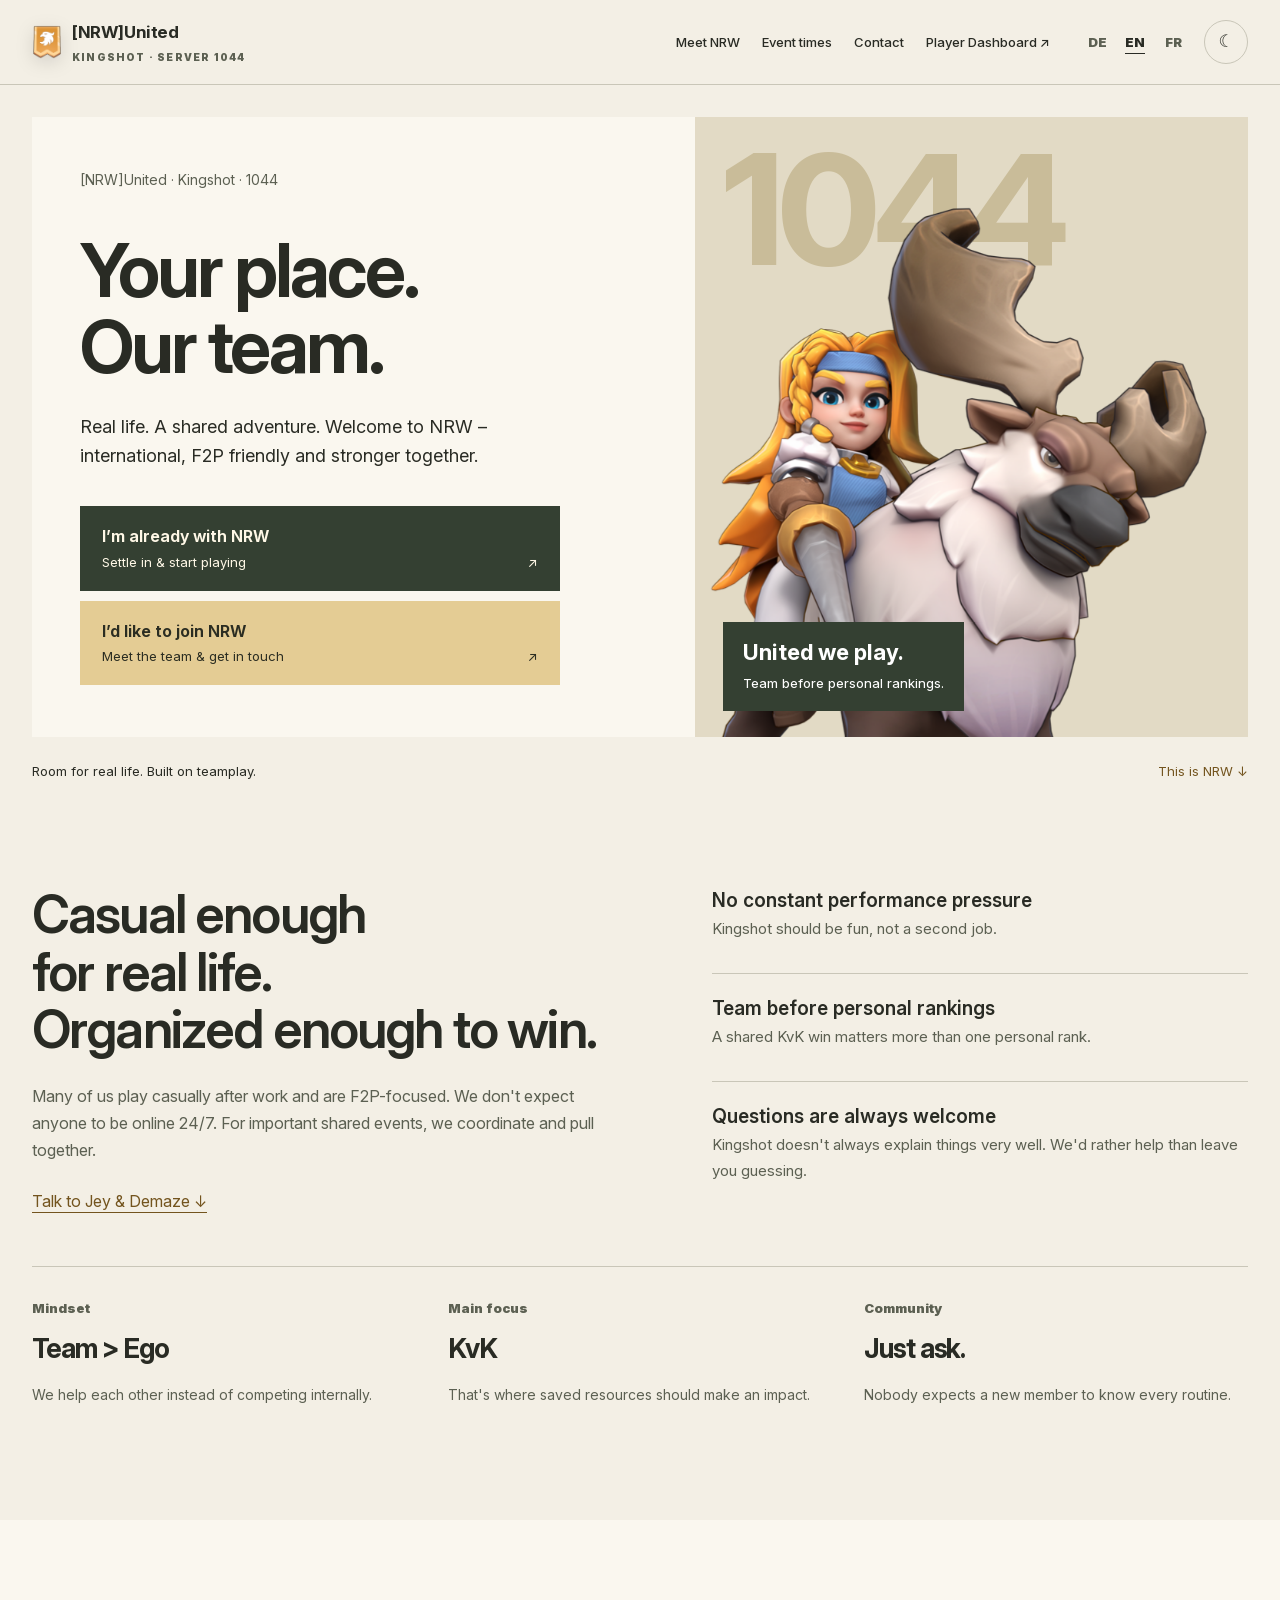
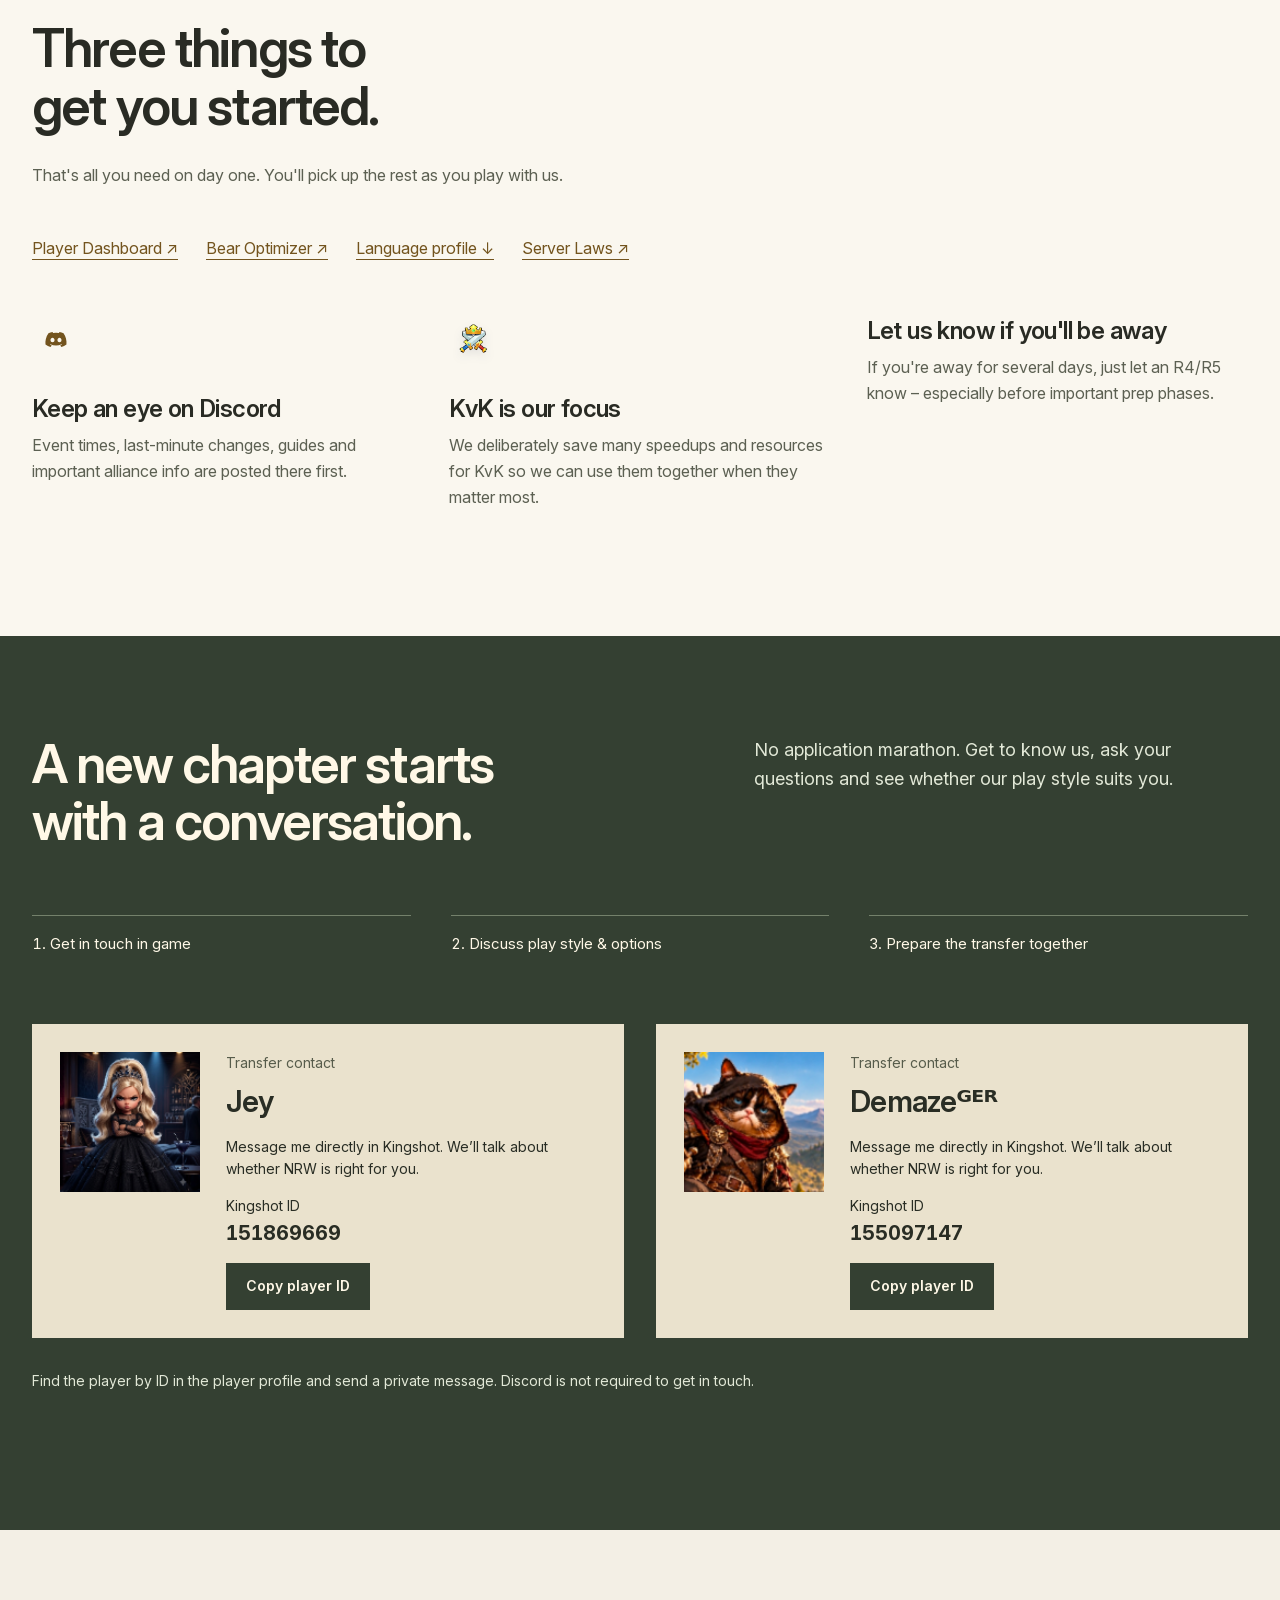
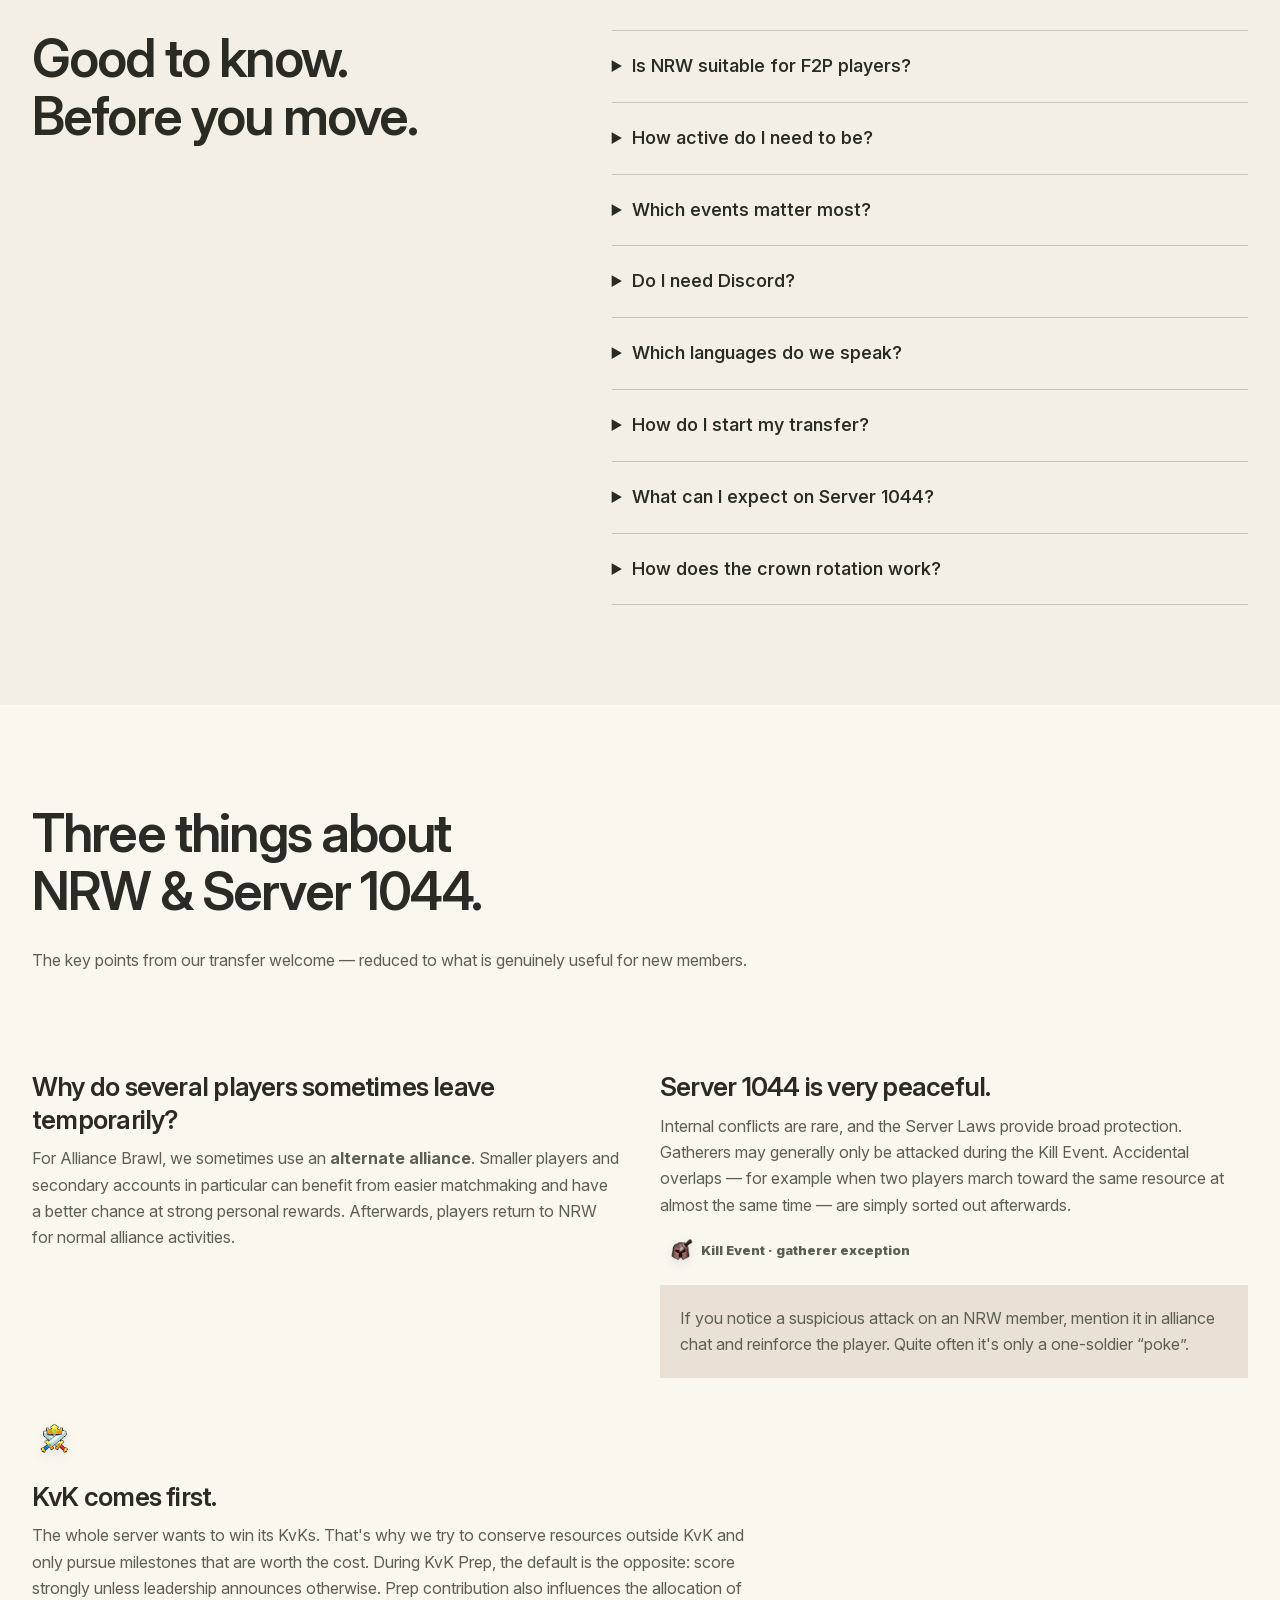
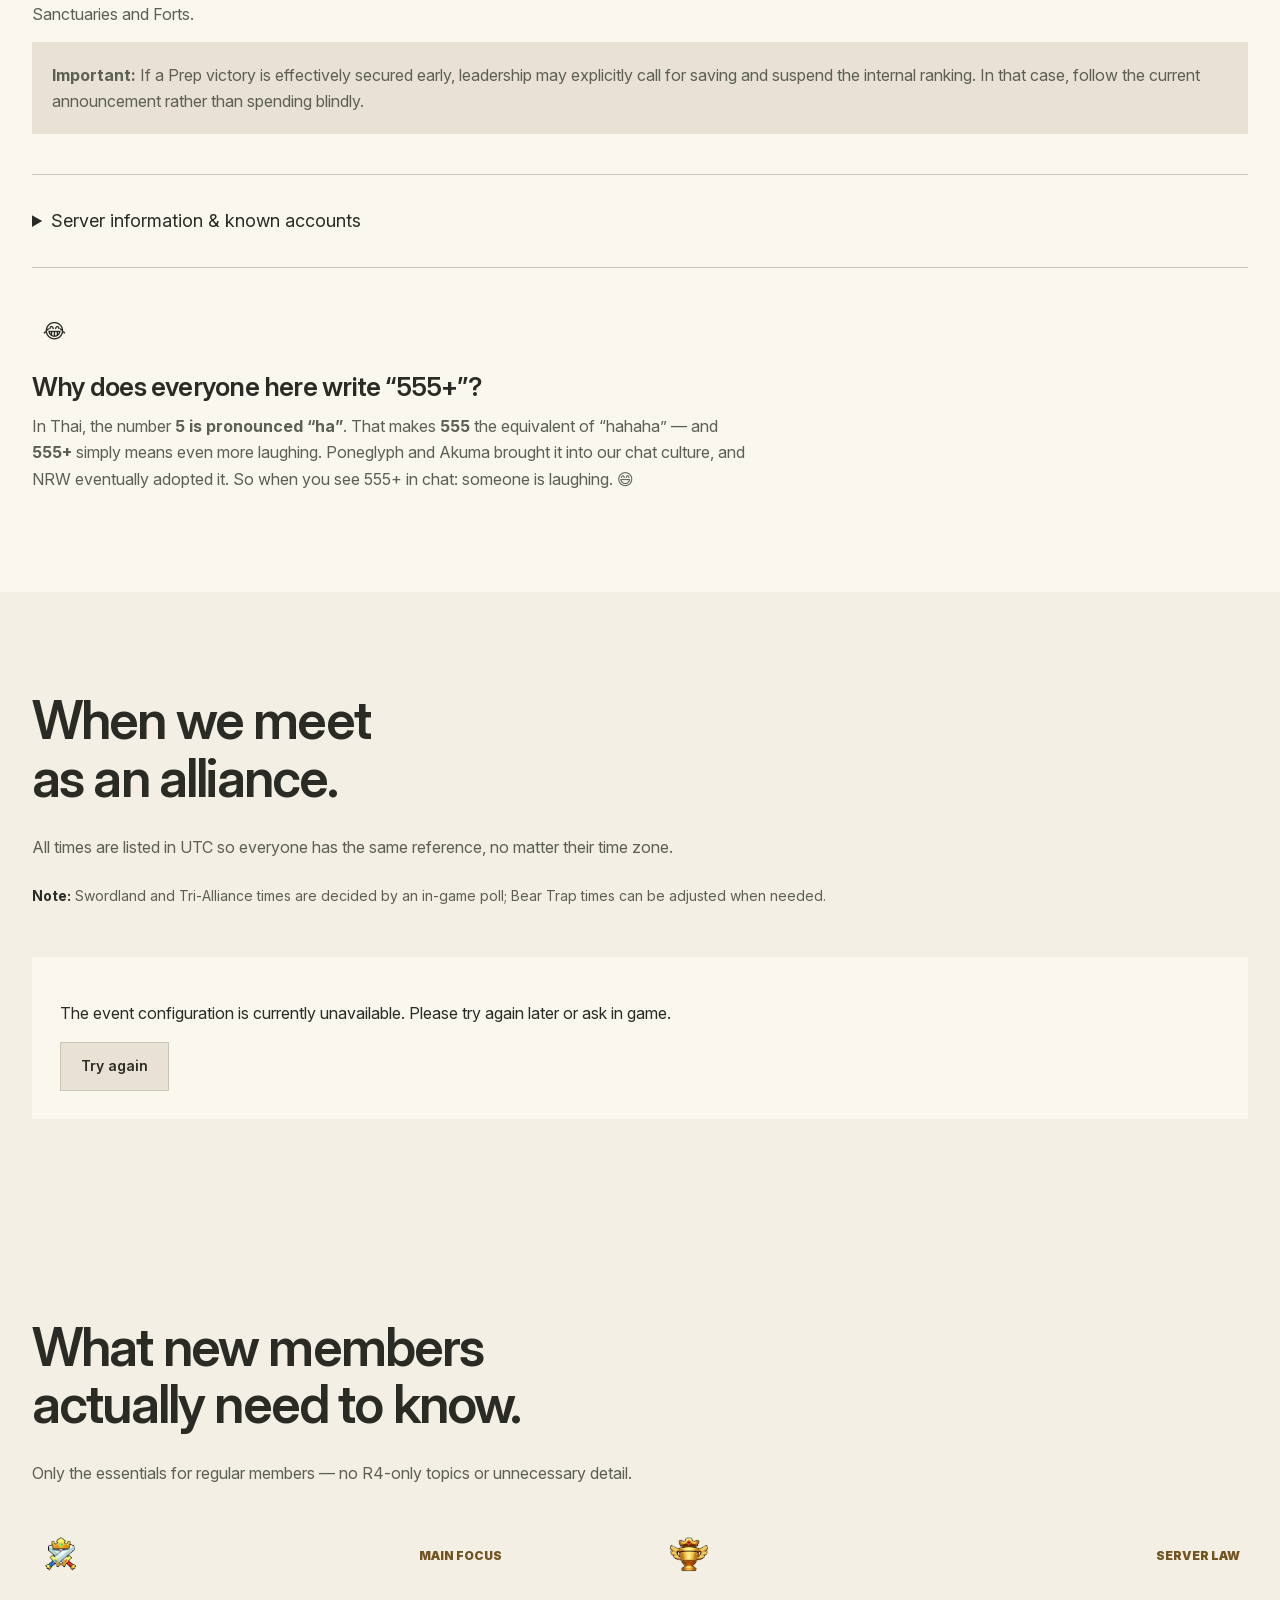
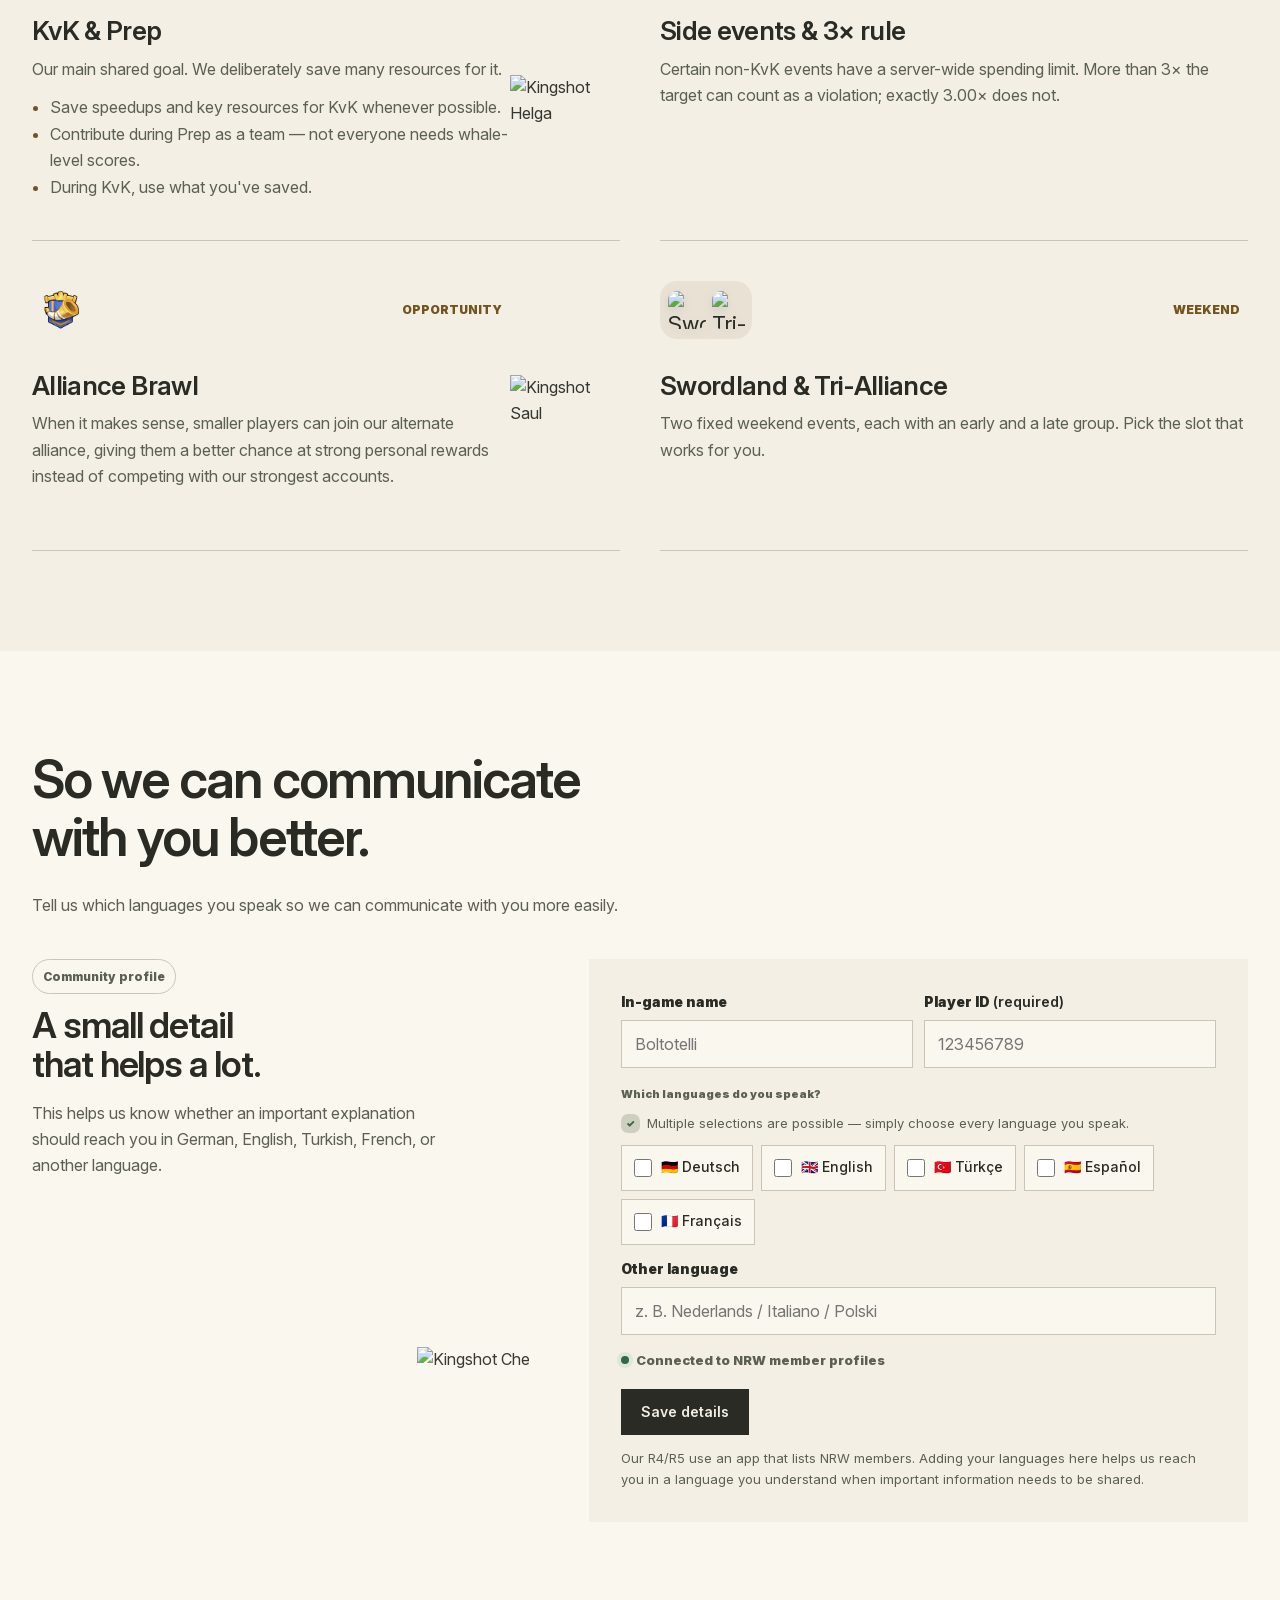
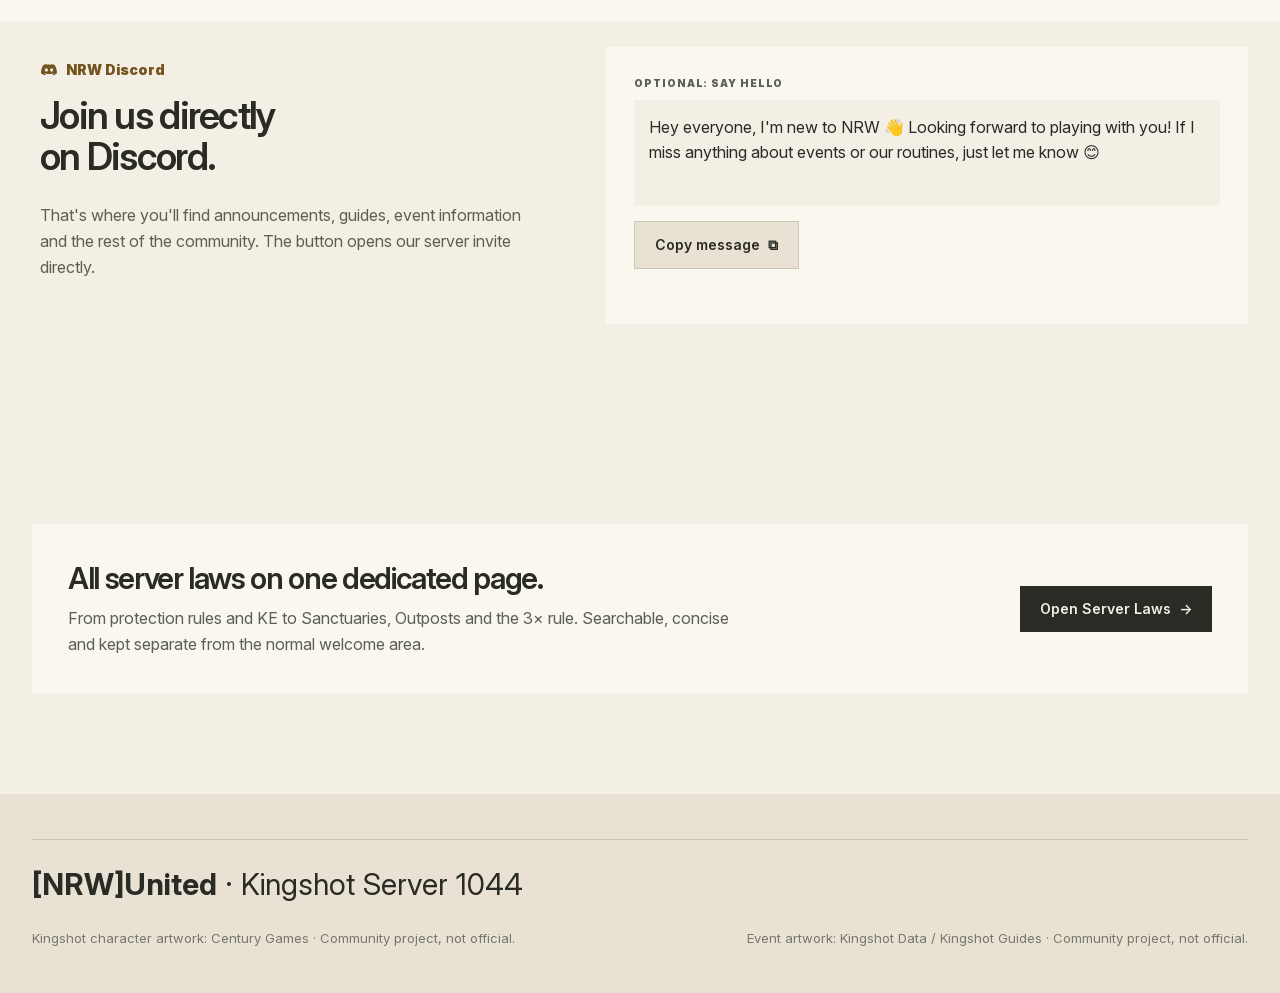
==== commit 382a1698: "Redesign NRW welcome and recruitment with authoritative event times" ====
--- a/index.html
+++ b/index.html
@@ -1,345 +1,310 @@
-<!DOCTYPE html>
-
-<html data-theme="light" lang="en">
-<head>
-<meta charset="utf-8"/><meta content="width=device-width,initial-scale=1" name="viewport"/>
-<meta content="#f7f9ff" name="theme-color"/>
-<title>Welcome to NRW · Server 1044</title>
-<meta name="application-name" content="Welcome NRW"/>
-<meta name="apple-mobile-web-app-title" content="Welcome NRW"/>
-<link rel="icon" type="image/svg+xml" href="assets/nrw-banner.svg"/>
-<link rel="shortcut icon" href="assets/nrw-banner.svg"/>
-<link rel="apple-touch-icon" href="assets/nrw-banner.svg"/>
-<link rel="manifest" href="/site.webmanifest"/>
-<link rel="stylesheet" href="styles.css"><link rel="stylesheet" href="leitung/public-feed.css?v=pages-1">
-  <script defer src="/_vercel/insights/script.js"></script>
-</head>
-<body data-lang="en">
-<div class="nav-shell"><div class="wrap"><nav>
-<a class="brand" href="#top"><img alt="NRW Banner" class="banner-mini" data-alliance-logo src="assets/nrw-banner.svg"/><span><b data-alliance-name>[NRW]United</b><small>KINGSHOT · SERVER 1044</small></span></a>
-<div class="navlinks"><a href="leitung/" title="AllianceOS · R4/R5">🔒 <span class="de">Leitung</span><span class="en">Leadership</span><span class="fr">Direction</span></a><a class="bear-nav-link" href="bear/preview-v3.html"><span class="de">🐻 Bären-Optimierer</span><span class="en">🐻 Bear Optimizer</span><span class="fr">🐻 Optimiseur Ours</span></a><a href="dashboard/"><span class="de">Dashboard</span><span class="en">Dashboard</span><span class="fr">Tableau de bord</span></a><a href="#start">Start</a><a href="#know"><span class="de">NRW &amp; Server</span><span class="en">NRW &amp; Server</span><span class="fr">NRW &amp; Serveur</span></a><a href="#times"><span class="de">Zeiten</span><span class="en">Times</span><span class="fr">Horaires</span></a><a href="#events"><span class="de">Events</span><span class="en">Events</span><span class="fr">Événements</span></a><a href="#profile"><span class="de">Sprachen</span><span class="en">Languages</span><span class="fr">Langues</span></a><a href="laws.html" target="_top"><span class="de">Server-Laws</span><span class="en">Server Laws</span><span class="fr">Lois du serveur</span></a><a data-discord-invite href="https://discord.gg/yxKza24dUv" rel="noopener" target="_blank">Discord ↗</a></div>
-<div class="nav-actions">
-<div class="lang-toggle"><button data-lang-btn="de">DE</button><button data-lang-btn="en">EN</button><button data-lang-btn="fr">FR</button></div>
-<button aria-label="Dark/Light Mode" class="icon-btn" id="themeBtn">☾</button>
-<a class="nav-cta" href="#start"><span class="de">Neu hier? ↓</span><span class="en">New here? ↓</span><span class="fr">Tu viens d’arriver ? ↓</span></a>
-</div>
-</nav></div></div>
-<main id="top">
-<header class="hero"><div class="wrap hero-grid">
-<div>
-<div class="eyebrow"><span class="dot"></span><span class="de">Schön, dass du da bist.</span><span class="en">Great to have you here.</span><span class="fr">Bienvenue parmi nous.</span></div>
-<h1><span class="de">Willkommen<br/>bei <span class="accent">NRW.</span></span><span class="en">Welcome<br/>to <span class="accent">NRW.</span></span><span class="fr">Bienvenue<br/>chez <span class="accent">NRW.</span></span></h1>
-<p class="hero-copy de">Hier findest du alles, was du für deinen Start bei uns wirklich brauchst – ohne Regelbuch-Marathon. Wer wir sind, wann unsere wichtigsten Events laufen und welche Serverregeln du kennen solltest.</p>
-<p class="hero-copy en">Everything you actually need for your start with us – without reading a novel first. Who we are, when our key events happen, and which server rules matter.</p><p class="fr">Tu trouveras ici tout ce qu’il te faut pour bien démarrer chez nous — sans devoir lire un règlement interminable. Qui nous sommes, quand ont lieu nos principaux événements et quelles règles du serveur il faut connaître.</p>
-<div class="hero-actions">
-<a class="btn btn-primary" href="#start"><span class="de">In 5 Minuten startklar</span><span class="en">Ready in 5 minutes</span><span class="fr">Tout savoir en 5 minutes</span> ↓</a>
-<a class="btn btn-dashboard" href="dashboard/"><span class="de">Player Dashboard</span><span class="en">Player Dashboard</span><span class="fr">Tableau de bord</span> <span aria-hidden="true">↗</span></a>
-<a class="btn btn-bear" href="bear/preview-v3.html"><span class="de">🐻 Bären-Optimierer</span><span class="en">🐻 Bear Optimizer</span><span class="fr">🐻 Optimiseur Ours</span> <span aria-hidden="true">↗</span></a>
-<a class="btn btn-soft" href="laws.html" target="_top"><span class="de">Server Laws ansehen</span><span class="en">View Server Laws</span><span class="fr">Voir les lois du serveur</span> →</a>
-</div>
-<div class="hero-chips"><span class="chip"><span class="de">Casual &amp; organisiert</span><span class="en">Casual &amp; organized</span><span class="fr">Détendu &amp; organisé</span></span><span class="chip"><span class="de">F2P-freundlich</span><span class="en">F2P friendly</span><span class="fr">F2P friendly</span></span><span class="chip"><span class="de">International</span><span class="en">International</span><span class="fr">International</span></span><span class="chip"><span class="de">KvK-Fokus</span><span class="en">KvK focused</span><span class="fr">Priorité KvK</span></span></div>
-</div>
-<div class="hero-art">
-<span class="spark a"></span><span class="spark b"></span>
-<div class="alliance-lockup"><img alt="NRW Allianz-Banner" class="banner-hero" data-alliance-logo src="assets/nrw-banner.svg"/><div><b data-alliance-name>[NRW]United</b><span>Server 1044 · United we play</span></div></div>
-<img alt="Kingshot Lord" class="character-lord" referrerpolicy="no-referrer" src="https://www.centurygames.com/wp-content/uploads/2025/04/lordchar.png"/>
-<div class="hero-slogan"><strong>
-<span class="de">Clever spielen.<br/>Einander helfen.<br/><span style="color:var(--brand)">Gemeinsam gewinnen.</span></span>
-<span class="en">Play smart.<br/>Help each other.<br/><span style="color:var(--brand)">Win together.</span></span>
-<span class="fr">Jouer malin.<br/>S’entraider.<br/><span style="color:var(--brand)">Gagner ensemble.</span></span>
-</strong><p class="de">Du musst nicht perfekt starten. Frag, wenn etwas unklar ist.</p><p class="en">You don't need a perfect start. Ask whenever something is unclear.</p><p class="fr">Tu n’as pas besoin de tout savoir dès le début. Si quelque chose n’est pas clair, demande.</p></div>
-</div>
-</div></header>
-<section id="start"><div class="wrap">
-<div class="section-head"><div class="kicker"><span class="de">Für den Anfang</span><span class="en">First things first</span><span class="fr">Pour commencer</span></div><h2 class="de">Drei Dinge für<br/>deinen Start.</h2><h2 class="en">Three things to<br/>get you started.</h2><h2 class="fr">Trois choses pour<br/>bien démarrer.</h2>
-<p class="de">Mehr brauchst du am ersten Tag nicht. Den Rest lernst du automatisch mit uns.</p><p class="en">That's all you need on day one. You'll pick up the rest as you play with us.</p><p class="fr">C’est tout ce qu’il te faut pour le premier jour. Le reste viendra naturellement en jouant avec nous.</p></div>
-<div class="start-grid">
-<article class="start-card">
-<div class="step-icon discord-step-icon"><svg aria-hidden="true" viewbox="0 0 24 24"><path d="M19.54 5.34A16.4 16.4 0 0 0 15.44 4l-.5 1.02a15.2 15.2 0 0 0-5.87 0L8.55 4a16.6 16.6 0 0 0-4.1 1.35C1.86 9.17 1.16 12.9 1.5 16.58a16.7 16.7 0 0 0 5.03 2.54l1.22-1.66a10.7 10.7 0 0 1-1.92-.92l.47-.37c3.7 1.72 7.7 1.72 11.35 0l.48.37c-.62.36-1.27.67-1.93.92l1.22 1.66a16.6 16.6 0 0 0 5.04-2.54c.4-4.27-.68-7.96-2.92-11.24ZM8.52 14.35c-1.11 0-2.03-1.03-2.03-2.3 0-1.27.9-2.3 2.03-2.3 1.14 0 2.05 1.04 2.03 2.3 0 1.27-.9 2.3-2.03 2.3Zm6.96 0c-1.11 0-2.03-1.03-2.03-2.3 0-1.27.9-2.3 2.03-2.3 1.14 0 2.05 1.04 2.03 2.3 0 1.27-.89 2.3-2.03 2.3Z" fill="currentColor"></path></svg></div>
-<h3 class="de">Discord im Blick behalten</h3>
-<h3 class="en">Keep an eye on Discord</h3>
-<h3 class="fr">Garde un œil sur Discord</h3>
-<p class="de">Eventzeiten, kurzfristige Änderungen, Guides und wichtige Allianzinfos landen dort zuerst.</p>
-<p class="en">Event times, last-minute changes, guides and important alliance info are posted there first.</p>
-<p class="fr">Les horaires d’événements, changements de dernière minute, guides et informations importantes de l’alliance y sont publiés en premier.</p>
-<div class="discord-card-action">
-<a class="mini-discord-btn" data-discord-invite href="https://discord.gg/yxKza24dUv" rel="noopener" target="_blank">
-<svg aria-hidden="true" viewbox="0 0 24 24"><path d="M19.54 5.34A16.4 16.4 0 0 0 15.44 4l-.5 1.02a15.2 15.2 0 0 0-5.87 0L8.55 4a16.6 16.6 0 0 0-4.1 1.35C1.86 9.17 1.16 12.9 1.5 16.58a16.7 16.7 0 0 0 5.03 2.54l1.22-1.66a10.7 10.7 0 0 1-1.92-.92l.47-.37c3.7 1.72 7.7 1.72 11.35 0l.48.37c-.62.36-1.27.67-1.93.92l1.22 1.66a16.6 16.6 0 0 0 5.04-2.54c.4-4.27-.68-7.96-2.92-11.24ZM8.52 14.35c-1.11 0-2.03-1.03-2.03-2.3 0-1.27.9-2.3 2.03-2.3 1.14 0 2.05 1.04 2.03 2.3 0 1.27-.9 2.3-2.03 2.3Zm6.96 0c-1.11 0-2.03-1.03-2.03-2.3 0-1.27.9-2.3 2.03-2.3 1.14 0 2.05 1.04 2.03 2.3 0 1.27-.89 2.3-2.03 2.3Z" fill="currentColor"></path></svg>
-<span class="de">Discord öffnen</span><span class="en">Open Discord</span><span class="fr">Ouvrir Discord</span>
-</a>
-</div>
-</article>
-<article class="start-card"><div class="step-icon ks-db-icon"><img alt="Kingdom of Power (KvK)" class="ks-icon-img" loading="lazy" referrerpolicy="no-referrer" src="https://kingshotdata.com/uploads/2025/05/kingdom-of-power-event-icon.webp"/></div><h3 class="de">KvK ist unser Fokus</h3><h3 class="en">KvK is our focus</h3><h3 class="fr">Le KvK est notre priorité</h3><p class="de">Viele Speedups und Ressourcen sparen wir bewusst für KvK, damit sie gemeinsam im richtigen Moment Wirkung entfalten.</p><p class="en">We deliberately save many speedups and resources for KvK so we can use them together when they matter most.</p><p class="fr">Nous gardons volontairement beaucoup d’accélérateurs et de ressources pour le KvK afin de les utiliser ensemble au moment où ils comptent le plus.</p></article>
-<article class="start-card"><div class="step-icon">👋</div><h3 class="de">Abwesenheit kurz melden</h3><h3 class="en">Let us know if you'll be away</h3><h3 class="fr">Préviens-nous si tu t’absentes</h3><p class="de">Wenn du mehrere Tage weg bist, reicht eine kurze Info an R4/R5 – besonders vor wichtigen Prep-Phasen.</p><p class="en">If you're away for several days, just let an R4/R5 know – especially before important prep phases.</p><p class="fr">Si tu t’absentes plusieurs jours, préviens simplement un R4/R5 — surtout avant les phases importantes de Prep.</p></article>
-</div>
-</div></section>
-<section><div class="wrap">
-<div class="quick">
-<div class="quick-main">
-<div class="kicker">NRW in 60 seconds</div>
-<h3 class="de">Casual genug für Alltag.<br/>Organisiert genug für Siege.</h3>
-<h3 class="en">Casual enough for real life.<br/>Organized enough to win.</h3><h3 class="fr">Assez détendus pour la vraie vie.<br/>Assez organisés pour gagner.</h3>
-<p class="de">Viele von uns sind Feierabendspieler und F2P-orientiert. Wir erwarten kein 24/7-Gaming. Bei wichtigen gemeinsamen Events ziehen wir dafür umso besser an einem Strang.</p>
-<p class="en">Many of us play casually after work and are F2P-focused. We don't expect anyone to be online 24/7. For important shared events, we coordinate and pull together.</p><p class="fr">Beaucoup d’entre nous jouent surtout après le travail et privilégient le F2P. Nous n’attendons pas une présence 24/7. En revanche, pour les événements importants, nous jouons vraiment en équipe.</p>
-<div class="quick-list">
-<div class="quick-item"><div class="tick">✓</div><div><b class="de">Kein permanenter Leistungsdruck</b><b class="en">No constant performance pressure</b><b class="fr">Pas de pression permanente</b><span class="de">Kingshot soll Spaß machen und kein zweiter Job sein.</span><span class="en">Kingshot should be fun, not a second job.</span><span class="fr">Kingshot doit rester un plaisir, pas devenir un deuxième travail.</span></div></div>
-<div class="quick-item"><div class="tick">✓</div><div><b class="de">Team vor Einzelranking</b><b class="en">Team before personal rankings</b><b class="fr">L’équipe avant le classement individuel</b><span class="de">Ein gemeinsamer KvK-Sieg ist mehr wert als ein einzelner Rang.</span><span class="en">A shared KvK win matters more than one personal rank.</span><span class="fr">Une victoire collective en KvK vaut plus qu’un classement personnel.</span></div></div>
-<div class="quick-item"><div class="tick">✓</div><div><b class="de">Fragen sind ausdrücklich erlaubt</b><b class="en">Questions are always welcome</b><b class="fr">Les questions sont toujours bienvenues</b><span class="de">Kingshot erklärt vieles schlecht. Wir helfen lieber, als dass jemand raten muss.</span><span class="en">Kingshot doesn't always explain things very well. We'd rather help than leave you guessing.</span><span class="fr">Kingshot n’explique pas toujours très bien les choses. Nous préférons t’aider plutôt que te laisser deviner.</span></div></div>
-</div>
-</div>
-<div class="quick-side">
-<div class="quick-box"><span><span class="de">Haltung</span><span class="en">Mindset</span><span class="fr">État d’esprit</span></span><strong>Team &gt; Ego</strong><p class="de">Wir helfen einander und spielen nicht gegeneinander.</p><p class="en">We help each other instead of competing internally.</p><p class="fr">On s’entraide au lieu de jouer les uns contre les autres.</p></div>
-<div class="quick-box"><span><span class="de">Hauptfokus</span><span class="en">Main focus</span><span class="fr">Priorité</span></span><strong>KvK</strong><p class="de">Dort soll das Gesparte Wirkung entfalten.</p><p class="en">That's where saved resources should make an impact.</p><p class="fr">C’est là que les ressources économisées doivent faire la différence.</p></div>
-<div class="quick-box wide"><span><span class="de">Community</span><span class="en">Community</span><span class="fr">Communauté</span></span><strong class="de">Frag einfach.</strong><strong class="en">Just ask.</strong><strong class="fr">Demande, tout simplement.</strong><p class="de">Niemand erwartet, dass ein neuer Spieler jeden Ablauf kennt.</p><p class="en">Nobody expects a new member to know every routine.</p><p class="fr">Personne n’attend d’un nouveau membre qu’il connaisse déjà toutes nos habitudes.</p></div>
-</div>
-</div>
-</div></section><section id="know"><div class="wrap">
-<div class="section-head">
-<div class="kicker">
-<span class="de">Gut zu wissen</span>
-<span class="en">Good to know</span>
-<span class="fr">Bon à savoir</span>
-</div>
-<h2 class="de">Drei Dinge über<br/>NRW &amp; Server 1044.</h2>
-<h2 class="en">Three things about<br/>NRW &amp; Server 1044.</h2>
-<h2 class="fr">Trois choses à savoir sur<br/>NRW &amp; le serveur 1044.</h2>
-<p class="de">Die wichtigsten Infos aus unserem Transfer-Welcome – auf das reduziert, was neuen Mitgliedern wirklich hilft.</p>
-<p class="en">The key points from our transfer welcome — reduced to what is genuinely useful for new members.</p>
-<p class="fr">Les points essentiels de notre accueil des transferts — uniquement ce qui est vraiment utile aux nouveaux membres.</p>
-</div>
-<div class="know-grid transfer-summary">
-<article class="know-card highlight">
-<div class="know-top"><div class="know-icon">🔄</div><span class="know-no">01</span></div>
-<h3 class="de">Warum wechseln manchmal viele Spieler?</h3>
-<h3 class="en">Why do several players sometimes leave temporarily?</h3>
-<h3 class="fr">Pourquoi plusieurs joueurs quittent-ils parfois temporairement NRW ?</h3>
-<p class="de">Beim Allianzgemenge nutzen wir gelegentlich eine <b>Alternativallianz</b>. Vor allem kleinere Spieler und Zweitaccounts können dort durch ein günstigeres Matchmaking bessere persönliche Belohnungen erreichen. Für normale Allianzaktivitäten kommen die Spieler anschließend wieder zu NRW zurück.</p>
-<p class="en">For Alliance Brawl, we sometimes use an <b>alternate alliance</b>. Smaller players and secondary accounts in particular can benefit from easier matchmaking and have a better chance at strong personal rewards. Afterwards, players return to NRW for normal alliance activities.</p>
-<p class="fr">Pour l’Alliance Brawl, nous utilisons parfois une <b>alliance alternative</b>. Les joueurs moins puissants et les comptes secondaires peuvent ainsi profiter d’un matchmaking plus favorable et avoir de meilleures chances d’obtenir de bonnes récompenses personnelles. Ensuite, les joueurs reviennent chez NRW pour les activités habituelles de l’alliance.</p>
-</article>
-<article class="know-card">
-<div class="know-top"><div class="know-icon">🕊️</div><span class="know-no">02</span></div>
-<h3 class="de">Server 1044 ist sehr friedlich.</h3>
-<h3 class="en">Server 1044 is very peaceful.</h3>
-<h3 class="fr">Le serveur 1044 est très paisible.</h3>
-<p class="de">Interne Konflikte sind selten und die Server-Laws schützen Spieler weitgehend. Sammler dürfen grundsätzlich nur während des Kill-Events angegriffen werden. Bei versehentlichen Überschneidungen – etwa wenn zwei Spieler fast gleichzeitig dieselbe Ressource anlaufen – wird der Fall einfach im Nachgang geklärt.</p>
-<p class="en">Internal conflicts are rare, and the Server Laws provide broad protection. Gatherers may generally only be attacked during the Kill Event. Accidental overlaps — for example when two players march toward the same resource at almost the same time — are simply sorted out afterwards.</p>
-<p class="fr">Les conflits internes sont rares et les lois du serveur offrent une large protection. Les collecteurs ne peuvent en principe être attaqués que pendant le Kill Event. Les incidents involontaires — par exemple lorsque deux joueurs partent presque en même temps vers la même ressource — sont simplement réglés ensuite.</p>
-<div class="db-inline-badge">
-<img alt="All Out / Kill Event icon" class="ks-icon-img" loading="lazy" referrerpolicy="no-referrer" src="https://kingshotdata.com/uploads/2025/03/all-out-event-icon.webp"/>
-<span class="de">Kill Event · Sammler-Ausnahme</span>
-<span class="en">Kill Event · gatherer exception</span>
-<span class="fr">Kill Event · exception pour les collecteurs</span>
-</div><div class="know-note">
-<span class="de">Siehst du einen auffälligen Angriff auf ein NRW-Mitglied: kurz im Allianzchat melden und den Spieler verstärken. Häufig handelt es sich nur um ein „Anstupsen“ mit einem Soldaten.</span>
-<span class="en">If you notice a suspicious attack on an NRW member, mention it in alliance chat and reinforce the player. Quite often it's only a one-soldier “poke”.</span>
-<span class="fr">Si tu remarques une attaque inhabituelle contre un membre de NRW, signale-la dans le chat de l’alliance et renforce le joueur. Il s’agit souvent simplement d’un « petit coup » avec un seul soldat.</span>
-</div>
-</article>
-<article class="know-card gold wide">
-<div class="know-top"><div class="ks-db-icon know-icon"><img alt="Kingdom of Power (KvK)" class="ks-icon-img" loading="lazy" referrerpolicy="no-referrer" src="https://kingshotdata.com/uploads/2025/05/kingdom-of-power-event-icon.webp"/></div><span class="know-no">03</span></div>
-<h3 class="de">KvK hat Vorrang.</h3>
-<h3 class="en">KvK comes first.</h3>
-<h3 class="fr">Le KvK passe en priorité.</h3>
-<p class="de">Der gesamte Server möchte seine KvKs gewinnen. Deshalb versuchen wir, außerhalb von KvK Ressourcen sinnvoll zu sparen und nur lohnende Ziele mitzunehmen. In der KvK-Prep gilt dagegen grundsätzlich: stark punkten, sofern nichts anderes angekündigt wird. Der Prep-Beitrag fließt auch in die Verteilung von Sanctuaries und Forts ein.</p>
-<p class="en">The whole server wants to win its KvKs. That's why we try to conserve resources outside KvK and only pursue milestones that are worth the cost. During KvK Prep, the default is the opposite: score strongly unless leadership announces otherwise. Prep contribution also influences the allocation of Sanctuaries and Forts.</p>
-<p class="fr">L’ensemble du serveur veut gagner ses KvK. Nous essayons donc d’économiser intelligemment nos ressources en dehors du KvK et de viser uniquement les paliers qui valent réellement la dépense. Pendant la Prep KvK, le principe est inverse : faire un maximum de points, sauf indication contraire. La contribution à la Prep influence également la répartition des Sanctuaries et des Forts.</p>
-<div class="know-note">
-<span class="de"><b>Wichtig:</b> Ist ein Prep-Sieg früh praktisch sicher, kann ausdrücklich zum Sparen aufgerufen und die interne Wertung ausgesetzt werden. Dann gilt die aktuelle Ansage – nicht blind „All-In“.</span>
-<span class="en"><b>Important:</b> If a Prep victory is effectively secured early, leadership may explicitly call for saving and suspend the internal ranking. In that case, follow the current announcement rather than spending blindly.</span>
-<span class="fr"><b>Important :</b> si la victoire de Prep est pratiquement assurée très tôt, la direction peut demander explicitement d’économiser et suspendre le classement interne. Dans ce cas, suis l’annonce actuelle au lieu de dépenser automatiquement au maximum.</span>
-</div>
-</article>
-<article class="know-card wide outlaw-card">
-  <div class="outlaw-layout">
-    <div class="prison-visual">
-      <span class="prison-label">SERVER WATCHLIST</span>
-      <div class="prison-art"><img src="assets/"kingshot-prison.jpg" alt="Kingshot prison scene"></div>
-      <div class="prison-caption" aria-hidden="true">
-        <strong>SAGR</strong>
-        <small>3 ACCOUNTS · 1 PERSON</small>
-      </div>
-    </div>
-    <div class="outlaw-copy">
-      <div class="outlaw-heading">
-        <span class="outlaw-alert"><span aria-hidden="true">!</span><span class="de">SERVER-WARNUNG</span><span class="en">SERVER WARNING</span><span class="fr">AVERTISSEMENT SERVEUR</span></span>
-        <span class="know-no">04</span>
-      </div>
-      <h3>
-        <span class="de">Sagr · drei Accounts, eine Person</span>
-        <span class="en">Sagr · three accounts, one person</span>
-        <span class="fr">Sagr · trois comptes, une personne</span>
-      </h3>
-      <p class="de">Der ursprüngliche Name ist <b>Sagr</b>. Die unten aufgeführten Accounts gehören derselben Person. Sie ist für beleidigendes Verhalten und nächtliche Angriffe auf Städte unter TC30 bekannt. Die Accounts werden deshalb regelmäßig von Spielern des Servers vollständig geleert („auf 0 gesetzt“).</p>
-      <p class="en">The original name is <b>Sagr</b>. The accounts below are controlled by the same person. They are known for insulting behaviour and late-night attacks on cities below TC30. The accounts are therefore repeatedly zeroed by players on the server.</p>
-      <p class="fr">Le nom d’origine est <b>Sagr</b>. Les comptes ci-dessous appartiennent à la même personne. Elle est connue pour son comportement insultant et ses attaques nocturnes contre des villes sous TC30. Ses comptes sont donc régulièrement remis à zéro par des joueurs du serveur.</p>
-      <div class="outlaw-accounts" aria-label="Known Sagr accounts">
-        <div data-player-id="152066464"><span>ACCOUNT 1</span><strong data-player-name>صقر 1</strong><small>ID 152066464</small></div>
-        <div data-player-id="295632062"><span>ACCOUNT 2</span><strong data-player-name>Mmg2</strong><small>ID 295632062</small></div>
-        <div data-player-id="295189783"><span>ACCOUNT 3</span><strong data-player-name>NRW</strong><small>ID 295189783</small></div>
-      </div>
-      <div class="outlaw-action attack">
-        <span aria-hidden="true">⚔️</span>
-        <span class="de"><b>Freies Angriffsziel:</b> Sobald Sagrs Schild fällt, darf jeder seiner Accounts jederzeit angegriffen werden. Er ist kein starker Gegner.</span>
-        <span class="en"><b>Open target:</b> As soon as Sagr’s shield drops, any of his accounts may be attacked at any time. He is not a strong opponent.</span>
-        <span class="fr"><b>Cible libre :</b> Dès que le bouclier de Sagr tombe, chacun de ses comptes peut être attaqué à tout moment. Ce n’est pas un adversaire puissant.</span>
-      </div>
-      <div class="outlaw-action">
-        <span aria-hidden="true">🛡️</span>
-        <span class="de"><b>Kleine TCs schützen:</b> Gefährdete Mitglieder verstärken und einen Angriff kurz im Allianzchat melden.</span>
-        <span class="en"><b>Protect smaller TCs:</b> Reinforce members at risk and briefly report an attack in alliance chat.</span>
-        <span class="fr"><b>Protéger les petits TC :</b> Renforce les membres menacés et signale brièvement l’attaque dans le chat de l’alliance.</span>
-      </div>
-    </div>
-  </div>
-</article>
-</div>
-</div></section>
-<section id="times"><div class="wrap">
-<div class="section-head"><div class="kicker"><span class="de">Eventzeiten · UTC</span><span class="en">Event times · UTC</span><span class="fr">Horaires · UTC</span></div><h2 class="de">Wann wir uns<br/>gemeinsam treffen.</h2><h2 class="en">When we meet<br/>as an alliance.</h2><h2 class="fr">Quand nous nous retrouvons<br/>pour jouer ensemble.</h2>
-<p class="de">Alle Zeiten sind UTC. So bleibt es für unsere internationalen Mitglieder eindeutig.</p><p class="en">All times are listed in UTC so everyone has the same reference, no matter their time zone.</p><p class="fr">Tous les horaires sont indiqués en UTC afin que chacun ait la même référence, quel que soit son fuseau horaire.</p><div class="event-time-note">
-<span class="de"><b>Hinweis:</b> Zeiten für Schwertland und Tri-Alliance werden per Ingame-Abstimmung festgelegt; Bärenfallen-Zeiten können bei Bedarf angepasst werden.</span>
-<span class="en"><b>Note:</b> Swordland and Tri-Alliance times are decided by an in-game poll; Bear Trap times can be adjusted when needed.</span>
-<span class="fr"><b>Remarque :</b> Les horaires de Swordland et Tri-Alliance sont décidés par un sondage en jeu. Les horaires des Bear Traps peuvent être modifiés si nécessaire.</span>
-</div></div>
-<div class="schedule">
-<div class="time-card"><div class="time-icon"><img alt="Swordland Showdown" class="ks-icon-img" loading="lazy" referrerpolicy="no-referrer" src="https://kingshotguides.com/wp-content/uploads/2025/05/Swordland-Showdown-1.webp"/></div><b><span class="de">Schwertland</span><span class="en">Swordland Showdown</span><span class="fr">Swordland</span></b><div class="times"><span class="time-pill">14:00 UTC</span><span class="time-pill">19:00 UTC</span></div></div>
-<div class="time-card"><div class="time-icon"><img alt="Tri-Alliance" class="ks-icon-img" loading="lazy" referrerpolicy="no-referrer" src="https://kingshotguides.com/wp-content/uploads/2025/10/tri-alliance-clash-icon.webp"/></div><b>Tri-Alliance</b><div class="times"><span class="time-pill">14:00 UTC</span><span class="time-pill">19:00 UTC</span></div></div>
-<div class="time-card"><div class="time-icon"><img alt="Bear Trap" class="ks-icon-img" loading="lazy" referrerpolicy="no-referrer" src="https://got-global-wiki.s3.us-west-1.amazonaws.com/wp-content/uploads/2026/01/jump_icon_40088.png"/></div><b>Bear Trap 1</b><small>BT1</small><div class="times"><span class="time-pill">17:00 UTC</span></div></div>
-<div class="time-card"><div class="time-icon"><img alt="Bear Trap" class="ks-icon-img" loading="lazy" referrerpolicy="no-referrer" src="https://got-global-wiki.s3.us-west-1.amazonaws.com/wp-content/uploads/2026/01/jump_icon_40088.png"/></div><b>Bear Trap 2</b><small>BT2</small><div class="times"><span class="time-pill">18:30 UTC</span></div></div>
-</div>
-</div></section>
-<section id="events"><div class="wrap">
-<div class="section-head"><div class="kicker"><span class="de">Event-Guide</span><span class="en">Event guide</span><span class="fr">Guide des événements</span></div><h2 class="de">Was neue Mitglieder<br/>wirklich wissen müssen.</h2><h2 class="en">What new members<br/>actually need to know.</h2><h2 class="fr">Ce que les nouveaux membres<br/>doivent vraiment savoir.</h2>
-<p class="de">Bewusst ohne R4-Themen und ohne unnötige Detailtiefe.</p><p class="en">Only the essentials for regular members — no R4-only topics or unnecessary detail.</p><p class="fr">Uniquement l’essentiel pour les membres — pas de sujets réservés aux R4 ni de détails inutiles.</p></div>
-<div class="event-grid">
-<article class="event-card featured has-char">
-<div class="event-top"><div class="ks-db-icon event-icon"><img alt="Kingdom of Power (KvK)" loading="lazy" referrerpolicy="no-referrer" src="https://kingshotdata.com/uploads/2025/05/kingdom-of-power-event-icon.webp"/></div><span class="event-label"><span class="de">HAUPTFOKUS</span><span class="en">MAIN FOCUS</span><span class="fr">PRIORITÉ</span></span></div>
-<h3>KvK &amp; Prep</h3>
-<p class="de">Das große gemeinsame Ziel. Viele Ressourcen halten wir bewusst dafür zurück.</p><p class="en">Our main shared goal. We deliberately save many resources for it.</p><p class="fr">Notre grand objectif commun. Nous économisons volontairement beaucoup de ressources pour le KvK.</p>
-<ul class="de"><li>Speedups und wichtige Materialien möglichst für KvK sparen.</li><li>Prep gemeinsam spielen – nicht jeder braucht Whale-Scores.</li><li>Im KvK wird das Gesparte eingesetzt.</li></ul>
-<ul class="en">
-<li>Save speedups and key resources for KvK whenever possible.</li>
-<li>Contribute during Prep as a team — not everyone needs whale-level scores.</li>
-<li>During KvK, use what you've saved.</li>
-</ul><ul class="fr"><li>Garde autant que possible les accélérateurs et ressources importantes pour le KvK.</li><li>Contribue à la Prep avec l’équipe — pas besoin de scores de baleine.</li><li>Pendant le KvK, on utilise ce qu’on a économisé.</li></ul>
-<img alt="Kingshot Helga" class="char-small" referrerpolicy="no-referrer" src="https://www.centurygames.com/wp-content/uploads/2025/04/helgachar.png"/>
-</article>
-<article class="event-card"><div class="event-top"><div class="event-icon ks-db-icon"><img alt="Strongest Governor" loading="lazy" referrerpolicy="no-referrer" src="https://got-global-wiki.s3.us-west-1.amazonaws.com/wp-content/uploads/2026/04/%E8%87%B3%E9%AB%98%E9%A2%86%E4%B8%BBactivity_icon_2304001_outlined-hd.png"/></div><span class="event-label"><span class="de">SERVER-LAW</span><span class="en">SERVER LAW</span><span class="fr">LOI DU SERVEUR</span></span></div>
-<h3 class="de">Side Events &amp; 3×-Regel</h3><h3 class="en">Side events &amp; 3× rule</h3><h3 class="fr">Événements secondaires &amp; règle des 3×</h3>
-<p class="de">Bei bestimmten Nicht-KvK-Events gilt eine serverweite Ausgabengrenze. Mehr als 3× des Ziels kann als Verstoß zählen; genau 3,00× noch nicht.</p>
-<p class="en">Certain non-KvK events have a server-wide spending limit. More than 3× the target can count as a violation; exactly 3.00× does not.</p><p class="fr">Pour certains événements hors KvK, une limite de dépenses s’applique à tout le serveur. Dépasser 3× l’objectif peut être considéré comme une infraction ; exactement 3,00× ne l’est pas.</p>
-</article>
-<article class="event-card has-char"><div class="event-top"><div class="event-icon ks-db-icon"><img alt="Alliance Brawl icon" class="" loading="lazy" referrerpolicy="no-referrer" src="https://kingshotdata.com/uploads/2025/07/alliance-brawl-event-icon.webp"/></div><span class="event-label"><span class="de">CHANCE</span><span class="en">OPPORTUNITY</span><span class="fr">OPPORTUNITÉ</span></span></div>
-<h3 class="de">Allianzgemenge</h3><h3 class="en">Alliance Brawl</h3><h3 class="fr">Alliance Brawl</h3>
-<p class="de">Für kleinere Spieler nutzen wir bei Bedarf eine Alternativallianz. Dadurch bekommen sie bessere Chancen auf gute persönliche Belohnungen, statt gegen unsere stärksten Accounts anzutreten.</p>
-<p class="en">When it makes sense, smaller players can join our alternate alliance, giving them a better chance at strong personal rewards instead of competing with our strongest accounts.</p><p class="fr">Quand cela a du sens, les joueurs moins puissants peuvent rejoindre notre alliance alternative. Ils ont ainsi de meilleures chances d’obtenir de bonnes récompenses personnelles au lieu d’affronter nos comptes les plus puissants.</p>
-<img alt="Kingshot Saul" class="char-small" referrerpolicy="no-referrer" src="https://www.centurygames.com/wp-content/uploads/2025/04/saulchar.png" style="height:150px"/>
-</article>
-<article class="event-card"><div class="event-top"><div class="ks-db-icon event-icon dual-event-icon"><span class="icon-pair"><img alt="Swordland Showdown" class="ks-icon-img" loading="lazy" referrerpolicy="no-referrer" src="https://kingshotguides.com/wp-content/uploads/2025/05/Swordland-Showdown-1.webp"/><img alt="Tri-Alliance" class="ks-icon-img" loading="lazy" referrerpolicy="no-referrer" src="https://kingshotguides.com/wp-content/uploads/2025/10/tri-alliance-clash-icon.webp"/></span></div><span class="event-label"><span class="de">WOCHENENDE</span><span class="en">WEEKEND</span><span class="fr">WEEK-END</span></span></div>
-<h3><span class="de">Schwertland &amp; Tri-Alliance</span><span class="en">Swordland &amp; Tri-Alliance</span><span class="fr">Swordland &amp; Tri-Alliance</span></h3>
-<p class="de">Zwei feste Wochenendtermine mit jeweils einer frühen und einer späten Gruppe. Wähle einfach das Zeitfenster, das zu dir passt.</p>
-<p class="en">Two fixed weekend events, each with an early and a late group. Pick the slot that works for you.</p><p class="fr">Deux événements fixes le week-end, chacun avec un groupe tôt et un groupe tard. Choisis simplement le créneau qui te convient.</p>
-</article>
-</div>
-</div></section>
-<section id="profile"><div class="wrap">
-<div class="section-head"><div class="kicker"><span class="de">Deine Sprachen</span><span class="en">Your languages</span><span class="fr">Tes langues</span></div><h2 class="de">Damit wir dich<br/>besser erreichen.</h2><h2 class="en">So we can communicate<br/>with you better.</h2><h2 class="fr">Pour mieux communiquer<br/>avec toi.</h2>
-<p class="de">Sag uns, welche Sprachen du sprichst. So können wir wichtige Informationen leichter in einer Sprache weitergeben, die du gut verstehst.</p>
-<p class="en">Tell us which languages you speak so we can communicate with you more easily.</p><p class="fr">Indique-nous les langues que tu parles afin que nous puissions mieux communiquer avec toi.</p></div>
-<div class="profile-wrap">
-<div class="profile-intro">
-<div class="copy"><span class="chip"><span class="de">Community-Profil</span><span class="en">Community profile</span><span class="fr">Profil communautaire</span></span><h3 class="de">Ein kleines Detail,<br/>das viel hilft.</h3><h3 class="en">A small detail<br/>that helps a lot.</h3><h3 class="fr">Un petit détail<br/>qui aide beaucoup.</h3>
-<p class="de">So wissen wir später z. B., ob eine wichtige Erklärung lieber auf Deutsch, Englisch, Türkisch oder einer anderen Sprache ankommen sollte.</p>
-<p class="en">This helps us know whether an important explanation should reach you in German, English, Turkish, French, or another language.</p><p class="fr">Cela nous permet de savoir si une explication importante doit plutôt t’arriver en allemand, en anglais, en turc, en français ou dans une autre langue.</p></div>
-<img alt="Kingshot Chenko" class="profile-char" referrerpolicy="no-referrer" src="https://www.centurygames.com/wp-content/uploads/2025/04/chenkochar.png"/>
-</div>
-<div class="profile-card">
-<div class="form-grid">
-<div class="field"><label class="de">Ingame-Name</label><label class="en">In-game name</label><label class="fr">Nom en jeu</label><input autocomplete="off" id="playerName" placeholder="Boltotelli"/></div>
-<div class="field">
-<label class="de">Player ID <span style="font-weight:600;text-transform:none">(erforderlich)</span></label>
-<label class="en">Player ID <span style="font-weight:600;text-transform:none">(required)</span></label>
-<label class="fr">Player ID <span style="font-weight:600;text-transform:none">(obligatoire)</span></label>
-<input autocomplete="off" id="playerId" inputmode="numeric" placeholder="123456789"/>
-</div>
-</div>
-<div class="language-title de">Welche Sprachen sprichst du?</div><div class="language-title en">Which languages do you speak?</div><div class="fr">Quelles langues parles-tu ?</div>
-<div class="multi-select-hint">
-<span class="de">Mehrfachauswahl möglich – wähle einfach alle Sprachen aus, die du sprichst.</span>
-<span class="en">Multiple selections are possible — simply choose every language you speak.</span>
-<span class="fr">Plusieurs choix sont possibles — sélectionne simplement toutes les langues que tu parles.</span>
-</div>
-<div class="language-grid" id="languageGrid">
-<label class="lang-chip"><input type="checkbox" value="de"/><span>🇩🇪 Deutsch</span></label>
-<label class="lang-chip"><input type="checkbox" value="en"/><span>🇬🇧 English</span></label>
-<label class="lang-chip"><input type="checkbox" value="tr"/><span>🇹🇷 Türkçe</span></label>
-<label class="lang-chip"><input type="checkbox" value="es"/><span>🇪🇸 Español</span></label>
-<label class="lang-chip"><input type="checkbox" value="fr"/><span>🇫🇷 Français</span></label>
-</div>
-<div class="field other-language-field">
-<label class="de">Weitere Sprache</label><label class="en">Other language</label><label class="fr">Autre langue</label>
-<input autocomplete="off" id="otherLanguage" placeholder="z. B. Nederlands / Italiano / Polski"/>
-</div>
-<div class="profile-db-state">
-<span class="db-dot"></span>
-<span class="de">Mit NRW-Spielerprofil verbunden</span>
-<span class="en">Connected to NRW member profiles</span>
-<span class="fr">Connecté aux profils des membres NRW</span>
-</div>
-<div class="form-actions"><button class="btn btn-primary" id="saveProfile"><span class="de">Angabe speichern</span><span class="en">Save details</span><span class="fr">Enregistrer</span></button><span class="save-status" id="saveStatus"></span></div>
-<div class="privacy-note de">Unsere R4/R5 nutzen eine App, in der die NRW-Mitglieder verwaltet werden. Deine Sprachangabe hilft uns dabei, dich bei wichtigen Informationen in einer passenden Sprache zu erreichen.</div>
-<div class="privacy-note en">Our R4/R5 use an app that lists NRW members. Adding your languages here helps us reach you in a language you understand when important information needs to be shared.</div><div class="fr">Nos R4/R5 utilisent une application qui répertorie les membres de NRW. Indiquer tes langues ici nous aide à te transmettre les informations importantes dans une langue que tu comprends.</div>
-</div>
-</div>
-</div></section>
-<section class="discord-section"><div class="wrap">
-<div class="discord-card">
-<div class="discord-invite">
-<span class="discord-badge">
-<svg aria-hidden="true" class="discord-logo" viewbox="0 0 24 24"><path d="M19.54 5.34A16.4 16.4 0 0 0 15.44 4l-.5 1.02a15.2 15.2 0 0 0-5.87 0L8.55 4a16.6 16.6 0 0 0-4.1 1.35C1.86 9.17 1.16 12.9 1.5 16.58a16.7 16.7 0 0 0 5.03 2.54l1.22-1.66a10.7 10.7 0 0 1-1.92-.92l.47-.37c3.7 1.72 7.7 1.72 11.35 0l.48.37c-.62.36-1.27.67-1.93.92l1.22 1.66a16.6 16.6 0 0 0 5.04-2.54c.4-4.27-.68-7.96-2.92-11.24ZM8.52 14.35c-1.11 0-2.03-1.03-2.03-2.3 0-1.27.9-2.3 2.03-2.3 1.14 0 2.05 1.04 2.03 2.3 0 1.27-.9 2.3-2.03 2.3Zm6.96 0c-1.11 0-2.03-1.03-2.03-2.3 0-1.27.9-2.3 2.03-2.3 1.14 0 2.05 1.04 2.03 2.3 0 1.27-.89 2.3-2.03 2.3Z" fill="currentColor"></path></svg>
-    NRW Discord
-   </span>
-<h3 class="de">Komm direkt<br/>zu uns auf Discord.</h3>
-<h3 class="en">Join us directly<br/>on Discord.</h3><h3 class="fr">Rejoins-nous directement<br/>sur Discord.</h3>
-<p class="de">Dort findest du unsere Ankündigungen, Guides, Eventinfos und natürlich den Rest der Community. Der Button öffnet direkt die Einladung zu unserem Server.</p>
-<p class="en">That's where you'll find announcements, guides, event information and the rest of the community. The button opens our server invite directly.</p><p class="fr">Tu y trouveras nos annonces, guides, informations sur les événements et bien sûr toute la communauté. Le bouton ouvre directement l’invitation vers notre serveur.</p>
-<div class="discord-actions">
-<a class="btn discord-btn" data-discord-invite href="https://discord.gg/yxKza24dUv" rel="noopener" target="_blank"><span class="de">NRW Discord beitreten</span><span class="en">Join NRW Discord</span><span class="fr">Rejoindre le Discord NRW</span> ↗</a>
-</div>
-</div>
-<div class="hello-box">
-<small class="de">Optional: Sag kurz Hallo</small><small class="en">Optional: Say hello</small><small class="fr">Facultatif : dis bonjour</small>
-<div class="hello-text" id="helloText">
-<span class="de">Hey zusammen, ich bin neu bei NRW 👋 Freue mich auf die Zeit mit euch! Wenn ich bei Events oder Abläufen etwas übersehe, sagt mir einfach kurz Bescheid 😊</span>
-<span class="en">Hey everyone, I'm new to NRW 👋 Looking forward to playing with you! If I miss anything about events or our routines, just let me know 😊</span><span class="fr">Salut tout le monde, je viens d’arriver chez NRW 👋 Hâte de jouer avec vous ! Si je rate quelque chose concernant un événement ou nos habitudes, dites-le-moi simplement 😊</span>
-</div>
-<div class="discord-actions">
-<button class="btn btn-soft" id="copyHello"><span class="de">Nachricht kopieren</span><span class="en">Copy message</span><span class="fr">Copier le message</span> ⧉</button>
-<span class="copy-status" id="copyHelloStatus"></span>
-</div>
-</div>
-</div>
-</div></section>
-<section><div class="wrap">
-<div class="laws-callout">
-<div><div class="kicker">Server 1044</div><h3 class="de">Alle Server-Laws auf einer eigenen Seite.</h3><h3 class="en">All server laws on one dedicated page.</h3><h3 class="fr">Toutes les lois du serveur<br/>sur une page dédiée.</h3>
-<p class="de">Von Schutzregeln über KE, Sanctuaries und Outposts bis zur 3×-Regel. Durchsuchbar, kompakt erklärt und getrennt vom normalen Welcome-Bereich.</p>
-<p class="en">From protection rules and KE to Sanctuaries, Outposts and the 3× rule. Searchable, concise and kept separate from the normal welcome area.</p><p class="fr">Des règles de protection au KE, en passant par les Sanctuaries, les Outposts et la règle des 3×. Faciles à rechercher, expliquées brièvement et séparées de la page d’accueil.</p>
-</div>
-<a class="btn btn-primary" href="laws.html" target="_top"><span class="de">Server Laws öffnen</span><span class="en">Open Server Laws</span><span class="fr">Ouvrir les lois du serveur</span> →</a>
-</div>
-</div></section>
-<section data-allianceos="events" hidden><div class="wrap"><div data-aos-content></div></div></section>
-</main>
-<footer class="footer"><div class="wrap footer-row">
-<span><b data-alliance-name style="color:var(--ink)">[NRW]United</b> · Kingshot Server 1044</span>
-<span class="official-note de">Kingshot-Charaktergrafiken: Century Games · Community-Projekt, nicht offiziell.</span>
-<span class="official-note en">Kingshot character artwork: Century Games · Community project, not official.</span><span class="fr">Illustrations des personnages Kingshot : Century Games · Projet communautaire non officiel.</span>
-<span class="official-note">
-<span class="de">Eventgrafiken: Kingshot Data / Kingshot Guides · Community-Projekt, nicht offiziell.</span>
-<span class="en">Event artwork: Kingshot Data / Kingshot Guides · Community project, not official.</span>
-<span class="fr">Illustrations d’événements : Kingshot Data / Kingshot Guides · Projet communautaire non officiel.</span>
-</span></div></footer>
-<script src="app.js" defer></script><script src="leitung/public-config.js?v=step5-1" defer></script><script src="leitung/public-feed.js?v=pages-1" defer></script>
-</body></html>
+<!DOCTYPE html>
+
+<html data-theme="light" lang="en">
+<head>
+<meta charset="utf-8"/><meta content="width=device-width,initial-scale=1" name="viewport"/>
+<meta content="#f7f9ff" name="theme-color"/>
+<title>Welcome to NRW · Server 1044</title>
+<meta name="application-name" content="Welcome NRW"/>
+<meta name="apple-mobile-web-app-title" content="Welcome NRW"/>
+<link rel="icon" type="image/svg+xml" href="assets/nrw-banner.svg"/>
+<link rel="shortcut icon" href="assets/nrw-banner.svg"/>
+<link rel="apple-touch-icon" href="assets/nrw-banner.svg"/>
+<link rel="manifest" href="site.webmanifest"/>
+<link rel="stylesheet" href="styles.css"><link rel="stylesheet" href="welcome.css"><link rel="stylesheet" href="leitung/public-feed.css?v=pages-1">
+  <script defer src="/_vercel/insights/script.js"></script>
+</head>
+<body data-lang="en"><a class="skip-link" href="#welcome-paths"><span class="de">Zum Inhalt</span><span class="en">Skip to content</span><span class="fr">Aller au contenu</span></a>
+<div class="nav-shell"><div class="wrap"><nav>
+<a class="brand" href="#top"><img alt="NRW Banner" class="banner-mini" data-alliance-logo src="assets/nrw-banner.svg"/><span><b data-alliance-name>[NRW]United</b><small>KINGSHOT · SERVER 1044</small></span></a>
+<div class="navlinks"><a href="#transfer"><span class="de">NRW kennenlernen</span><span class="en">Meet NRW</span><span class="fr">Découvrir NRW</span></a><a href="#times"><span class="de">Eventzeiten</span><span class="en">Event times</span><span class="fr">Horaires</span></a><a href="#contacts"><span class="de">Kontakt</span><span class="en">Contact</span><span class="fr">Contact</span></a><a href="dashboard/">Player Dashboard ↗</a></div><div class="nav-actions">
+<div class="lang-toggle"><button data-lang-btn="de">DE</button><button data-lang-btn="en">EN</button><button data-lang-btn="fr">FR</button></div>
+<button aria-label="Dark/Light Mode" class="icon-btn" id="themeBtn">☾</button>
+
+</div>
+</nav></div></div>
+<main id="top">
+<header class="welcome-hero"><div class="wrap"><div class="invitation"><div class="invitation-copy"><p class="alliance-signature">[NRW]United · Kingshot · 1044</p><h1><span class="de">Dein Platz.<br>Unser Team.</span><span class="en">Your place.<br>Our team.</span><span class="fr">Ta place.<br>Notre équipe.</span></h1><p class="welcome-lead"><span class="de">Ein echtes Leben. Ein gemeinsames Spiel. Willkommen bei NRW – international, F2P-freundlich und zusammen stärker.</span><span class="en">Real life. A shared adventure. Welcome to NRW – international, F2P friendly and stronger together.</span><span class="fr">Une vraie vie. Une aventure commune. Bienvenue chez NRW – une alliance internationale, ouverte au F2P et plus forte ensemble.</span></p><div class="welcome-paths" id="welcome-paths"><a href="#start" class="path-link member-path"><strong><span class="de">Ich bin bereits bei NRW</span><span class="en">I’m already with NRW</span><span class="fr">Je suis déjà chez NRW</span></strong><span><span class="de">Ankommen & losspielen</span><span class="en">Settle in & start playing</span><span class="fr">Prendre ses repères & jouer</span> <span aria-hidden="true">↗</span></span></a><a href="#transfer" class="path-link transfer-path"><strong><span class="de">Ich möchte zu NRW wechseln</span><span class="en">I’d like to join NRW</span><span class="fr">Je souhaite rejoindre NRW</span></strong><span><span class="de">Team kennenlernen & Kontakt</span><span class="en">Meet the team & get in touch</span><span class="fr">Découvrir l’équipe & la contacter</span> <span aria-hidden="true">↗</span></span></a></div></div><div class="invitation-art"><span class="kingdom-mark" aria-hidden="true">1044</span><img src="assets/welcome/helga.png" width="640" height="800" fetchpriority="high" alt="Kingshot Helga"><div class="art-caption">United we play.<br><span><span class="de">Team vor Einzelranking.</span><span class="en">Team before personal rankings.</span><span class="fr">L’équipe avant le classement.</span></span></div></div></div><div class="welcome-index"><span><span class="de">Alltag hat Platz. Teamplay zählt.</span><span class="en">Room for real life. Built on teamplay.</span><span class="fr">La vraie vie a sa place. L’esprit d’équipe compte.</span></span><a href="#transfer"><span class="de">Das ist NRW</span><span class="en">This is NRW</span><span class="fr">Voici NRW</span> ↓</a></div></div></header><section id="transfer"><div class="wrap">
+<div class="quick">
+<div class="quick-main">
+
+<h2 class="de">Casual genug für Alltag.<br/>Organisiert genug für Siege.</h2>
+<h2 class="en">Casual enough for real life.<br/>Organized enough to win.</h2><h2 class="fr">Assez détendus pour la vraie vie.<br/>Assez organisés pour gagner.</h2>
+<p class="de">Viele von uns sind Feierabendspieler und F2P-orientiert. Wir erwarten kein 24/7-Gaming. Bei wichtigen gemeinsamen Events ziehen wir dafür umso besser an einem Strang.</p>
+<p class="en">Many of us play casually after work and are F2P-focused. We don't expect anyone to be online 24/7. For important shared events, we coordinate and pull together.</p><p class="fr">Beaucoup d’entre nous jouent surtout après le travail et privilégient le F2P. Nous n’attendons pas une présence 24/7. En revanche, pour les événements importants, nous jouons vraiment en équipe.</p>
+<a class="recruit-contact-link" href="#contacts"><span class="de">Mit Jey & Demaze sprechen</span><span class="en">Talk to Jey & Demaze</span><span class="fr">Parler à Jey & Demaze</span> ↓</a><div class="quick-list">
+<div class="quick-item"><div><b class="de">Kein permanenter Leistungsdruck</b><b class="en">No constant performance pressure</b><b class="fr">Pas de pression permanente</b><span class="de">Kingshot soll Spaß machen und kein zweiter Job sein.</span><span class="en">Kingshot should be fun, not a second job.</span><span class="fr">Kingshot doit rester un plaisir, pas devenir un deuxième travail.</span></div></div>
+<div class="quick-item"><div><b class="de">Team vor Einzelranking</b><b class="en">Team before personal rankings</b><b class="fr">L’équipe avant le classement individuel</b><span class="de">Ein gemeinsamer KvK-Sieg ist mehr wert als ein einzelner Rang.</span><span class="en">A shared KvK win matters more than one personal rank.</span><span class="fr">Une victoire collective en KvK vaut plus qu’un classement personnel.</span></div></div>
+<div class="quick-item"><div><b class="de">Fragen sind ausdrücklich erlaubt</b><b class="en">Questions are always welcome</b><b class="fr">Les questions sont toujours bienvenues</b><span class="de">Kingshot erklärt vieles schlecht. Wir helfen lieber, als dass jemand raten muss.</span><span class="en">Kingshot doesn't always explain things very well. We'd rather help than leave you guessing.</span><span class="fr">Kingshot n’explique pas toujours très bien les choses. Nous préférons t’aider plutôt que te laisser deviner.</span></div></div>
+</div>
+</div>
+<div class="quick-side">
+<div class="quick-box"><span><span class="de">Haltung</span><span class="en">Mindset</span><span class="fr">État d’esprit</span></span><strong>Team &gt; Ego</strong><p class="de">Wir helfen einander und spielen nicht gegeneinander.</p><p class="en">We help each other instead of competing internally.</p><p class="fr">On s’entraide au lieu de jouer les uns contre les autres.</p></div>
+<div class="quick-box"><span><span class="de">Hauptfokus</span><span class="en">Main focus</span><span class="fr">Priorité</span></span><strong>KvK</strong><p class="de">Dort soll das Gesparte Wirkung entfalten.</p><p class="en">That's where saved resources should make an impact.</p><p class="fr">C’est là que les ressources économisées doivent faire la différence.</p></div>
+<div class="quick-box wide"><span><span class="de">Community</span><span class="en">Community</span><span class="fr">Communauté</span></span><strong class="de">Frag einfach.</strong><strong class="en">Just ask.</strong><strong class="fr">Demande, tout simplement.</strong><p class="de">Niemand erwartet, dass ein neuer Spieler jeden Ablauf kennt.</p><p class="en">Nobody expects a new member to know every routine.</p><p class="fr">Personne n’attend d’un nouveau membre qu’il connaisse déjà toutes nos habitudes.</p></div>
+</div>
+</div>
+</div></section><section id="start"><div class="wrap">
+<div class="section-head"><h2 class="de">Drei Dinge für<br/>deinen Start.</h2><h2 class="en">Three things to<br/>get you started.</h2><h2 class="fr">Trois choses pour<br/>bien démarrer.</h2>
+<p class="de">Mehr brauchst du am ersten Tag nicht. Den Rest lernst du automatisch mit uns.</p><p class="en">That's all you need on day one. You'll pick up the rest as you play with us.</p><p class="fr">C’est tout ce qu’il te faut pour le premier jour. Le reste viendra naturellement en jouant avec nous.</p></div>
+<div class="member-shortcuts"><a href="dashboard/">Player Dashboard ↗</a><a href="bear/preview-v3.html"><span class="de">Bären-Optimierer</span><span class="en">Bear Optimizer</span><span class="fr">Optimiseur Ours</span> ↗</a><a href="#profile"><span class="de">Sprachprofil</span><span class="en">Language profile</span><span class="fr">Profil linguistique</span> ↓</a><a href="laws.html">Server Laws ↗</a></div><div class="start-grid">
+<article class="start-card">
+<div class="step-icon discord-step-icon"><svg aria-hidden="true" viewbox="0 0 24 24"><path d="M19.54 5.34A16.4 16.4 0 0 0 15.44 4l-.5 1.02a15.2 15.2 0 0 0-5.87 0L8.55 4a16.6 16.6 0 0 0-4.1 1.35C1.86 9.17 1.16 12.9 1.5 16.58a16.7 16.7 0 0 0 5.03 2.54l1.22-1.66a10.7 10.7 0 0 1-1.92-.92l.47-.37c3.7 1.72 7.7 1.72 11.35 0l.48.37c-.62.36-1.27.67-1.93.92l1.22 1.66a16.6 16.6 0 0 0 5.04-2.54c.4-4.27-.68-7.96-2.92-11.24ZM8.52 14.35c-1.11 0-2.03-1.03-2.03-2.3 0-1.27.9-2.3 2.03-2.3 1.14 0 2.05 1.04 2.03 2.3 0 1.27-.9 2.3-2.03 2.3Zm6.96 0c-1.11 0-2.03-1.03-2.03-2.3 0-1.27.9-2.3 2.03-2.3 1.14 0 2.05 1.04 2.03 2.3 0 1.27-.89 2.3-2.03 2.3Z" fill="currentColor"></path></svg></div>
+<h3 class="de">Discord im Blick behalten</h3>
+<h3 class="en">Keep an eye on Discord</h3>
+<h3 class="fr">Garde un œil sur Discord</h3>
+<p class="de">Eventzeiten, kurzfristige Änderungen, Guides und wichtige Allianzinfos landen dort zuerst.</p>
+<p class="en">Event times, last-minute changes, guides and important alliance info are posted there first.</p>
+<p class="fr">Les horaires d’événements, changements de dernière minute, guides et informations importantes de l’alliance y sont publiés en premier.</p>
+<div class="discord-card-action">
+<a class="mini-discord-btn" data-discord-invite hidden rel="noopener" target="_blank">
+<svg aria-hidden="true" viewbox="0 0 24 24"><path d="M19.54 5.34A16.4 16.4 0 0 0 15.44 4l-.5 1.02a15.2 15.2 0 0 0-5.87 0L8.55 4a16.6 16.6 0 0 0-4.1 1.35C1.86 9.17 1.16 12.9 1.5 16.58a16.7 16.7 0 0 0 5.03 2.54l1.22-1.66a10.7 10.7 0 0 1-1.92-.92l.47-.37c3.7 1.72 7.7 1.72 11.35 0l.48.37c-.62.36-1.27.67-1.93.92l1.22 1.66a16.6 16.6 0 0 0 5.04-2.54c.4-4.27-.68-7.96-2.92-11.24ZM8.52 14.35c-1.11 0-2.03-1.03-2.03-2.3 0-1.27.9-2.3 2.03-2.3 1.14 0 2.05 1.04 2.03 2.3 0 1.27-.9 2.3-2.03 2.3Zm6.96 0c-1.11 0-2.03-1.03-2.03-2.3 0-1.27.9-2.3 2.03-2.3 1.14 0 2.05 1.04 2.03 2.3 0 1.27-.89 2.3-2.03 2.3Z" fill="currentColor"></path></svg>
+<span class="de">Discord öffnen</span><span class="en">Open Discord</span><span class="fr">Ouvrir Discord</span>
+</a>
+</div>
+</article>
+<article class="start-card"><div class="step-icon ks-db-icon"><img alt="Kingdom of Power (KvK)" class="ks-icon-img" loading="lazy" referrerpolicy="no-referrer" src="dashboard/assets/events/kingdom-of-power.webp"/></div><h3 class="de">KvK ist unser Fokus</h3><h3 class="en">KvK is our focus</h3><h3 class="fr">Le KvK est notre priorité</h3><p class="de">Viele Speedups und Ressourcen sparen wir bewusst für KvK, damit sie gemeinsam im richtigen Moment Wirkung entfalten.</p><p class="en">We deliberately save many speedups and resources for KvK so we can use them together when they matter most.</p><p class="fr">Nous gardons volontairement beaucoup d’accélérateurs et de ressources pour le KvK afin de les utiliser ensemble au moment où ils comptent le plus.</p></article>
+<article class="start-card"><h3 class="de">Abwesenheit kurz melden</h3><h3 class="en">Let us know if you'll be away</h3><h3 class="fr">Préviens-nous si tu t’absentes</h3><p class="de">Wenn du mehrere Tage weg bist, reicht eine kurze Info an R4/R5 – besonders vor wichtigen Prep-Phasen.</p><p class="en">If you're away for several days, just let an R4/R5 know – especially before important prep phases.</p><p class="fr">Si tu t’absentes plusieurs jours, préviens simplement un R4/R5 — surtout avant les phases importantes de Prep.</p></article>
+</div>
+</div></section>
+<section id="contacts"><div class="wrap"><div class="recruit-intro"><h2><span class="de">Ein Wechsel beginnt<br>mit einem Gespräch.</span><span class="en">A new chapter starts<br>with a conversation.</span><span class="fr">Un nouveau départ<br>commence par un échange.</span></h2><p><span class="de">Kein Bewerbungs-Marathon. Lerne uns kennen, stell deine Fragen und finde heraus, ob unsere Spielweise zu dir passt.</span><span class="en">No application marathon. Get to know us, ask your questions and see whether our play style suits you.</span><span class="fr">Pas de candidature interminable. Découvre-nous, pose tes questions et vois si notre façon de jouer te convient.</span></p></div><ol class="transfer-steps"><li><span class="de">Im Spiel Kontakt aufnehmen</span><span class="en">Get in touch in game</span><span class="fr">Prendre contact en jeu</span></li><li><span class="de">Spielweise & Möglichkeiten klären</span><span class="en">Discuss play style & options</span><span class="fr">Discuter du jeu & des possibilités</span></li><li><span class="de">Transfer gemeinsam vorbereiten</span><span class="en">Prepare the transfer together</span><span class="fr">Préparer le transfert ensemble</span></li></ol><div class="contacts-grid"><article class="contact-card" data-contact-id="151869669"><div class="contact-portrait"><img src="assets/welcome/jey.png" width="256" height="256" loading="lazy" alt="Jey"><span class="portrait-fallback" hidden aria-hidden="true">NRW</span></div><div><p class="contact-role"><span class="de">Transfer-Ansprechpartner</span><span class="en">Transfer contact</span><span class="fr">Contact transfert</span></p><h3>Jey</h3><p><span class="de">Schreib mir direkt in Kingshot. Wir besprechen gemeinsam, ob NRW zu dir passt.</span><span class="en">Message me directly in Kingshot. We’ll talk about whether NRW is right for you.</span><span class="fr">Écris-moi directement dans Kingshot. Voyons ensemble si NRW te correspond.</span></p><p class="game-id">Kingshot ID <strong>151869669</strong></p><button class="btn btn-soft" data-copy-id="151869669"><span class="de">Spieler-ID kopieren</span><span class="en">Copy player ID</span><span class="fr">Copier l’ID du joueur</span></button></div></article><article class="contact-card" data-contact-id="155097147"><div class="contact-portrait"><img src="assets/welcome/demaze.png" width="256" height="256" loading="lazy" alt="Demazeᴳᴱᴿ"><span class="portrait-fallback" hidden aria-hidden="true">NRW</span></div><div><p class="contact-role"><span class="de">Transfer-Ansprechpartner</span><span class="en">Transfer contact</span><span class="fr">Contact transfert</span></p><h3>Demazeᴳᴱᴿ</h3><p><span class="de">Schreib mir direkt in Kingshot. Wir besprechen gemeinsam, ob NRW zu dir passt.</span><span class="en">Message me directly in Kingshot. We’ll talk about whether NRW is right for you.</span><span class="fr">Écris-moi directement dans Kingshot. Voyons ensemble si NRW te correspond.</span></p><p class="game-id">Kingshot ID <strong>155097147</strong></p><button class="btn btn-soft" data-copy-id="155097147"><span class="de">Spieler-ID kopieren</span><span class="en">Copy player ID</span><span class="fr">Copier l’ID du joueur</span></button></div></article></div><p class="contact-help"><span class="de">Im Spielerprofil über die ID suchen und eine private Nachricht senden. Discord ist für die Kontaktaufnahme nicht erforderlich.</span><span class="en">Find the player by ID in the player profile and send a private message. Discord is not required to get in touch.</span><span class="fr">Recherche le joueur par son ID dans le profil et envoie-lui un message privé. Discord n’est pas nécessaire pour prendre contact.</span></p><p id="contact-status" role="status"></p></div></section><section id="transfer-faq"><div class="wrap faq-layout"><h2><span class="de">Gut zu wissen.<br>Bevor du wechselst.</span><span class="en">Good to know.<br>Before you move.</span><span class="fr">Bon à savoir.<br>Avant de venir.</span></h2><div class="transfer-faq"><details><summary><span class="de">Ist NRW für F2P geeignet?</span><span class="en">Is NRW suitable for F2P players?</span><span class="fr">NRW convient-elle aux joueurs F2P?</span></summary><p><span class="de">Ja. Casual- und F2P-freundlich heißt bei uns: Teamplay zählt mehr als Ausgaben oder ein Einzelranking.</span><span class="en">Yes. Our casual, F2P-friendly approach values teamplay over spending or individual rankings.</span><span class="fr">Oui. Notre approche détendue et ouverte au F2P privilégie l’esprit d’équipe aux dépenses et classements individuels.</span></p></details><details><summary><span class="de">Wie aktiv muss ich sein?</span><span class="en">How active do I need to be?</span><span class="fr">Quel niveau d’activité faut-il?</span></summary><p><span class="de">Wir erwarten kein 24/7-Gaming. Bei wichtigen gemeinsamen Events zählen Absprache und Zusammenarbeit. Wenn du mehrere Tage weg bist, informiere R4/R5.</span><span class="en">We don’t expect 24/7 gaming. Coordination and cooperation matter during major shared events. Let R4/R5 know if you’ll be away for several days.</span><span class="fr">Nous n’attendons pas une présence 24/7. Pour les grands événements, la coordination et la coopération comptent. Préviens un R4/R5 si tu t’absentes plusieurs jours.</span></p></details><details><summary><span class="de">Welche Events sind wichtig?</span><span class="en">Which events matter most?</span><span class="fr">Quels événements sont importants?</span></summary><p><span class="de">KvK und die gemeinsame Vorbereitung stehen im Fokus. Die aktuellen Bärenzeiten findest du unter <a href="#times">Eventzeiten</a>; Swordland und Tri-Alliance werden per Ingame-Abstimmung geplant.</span><span class="en">KvK and shared preparation are our focus. Current Bear times are listed under <a href="#times">event times</a>; Swordland and Tri-Alliance are planned through in-game polls.</span><span class="fr">Le KvK et sa préparation collective sont prioritaires. Les horaires actuels des ours figurent dans les <a href="#times">horaires</a>; Swordland et Tri-Alliance sont organisés par sondage en jeu.</span></p></details><details><summary><span class="de">Brauche ich Discord?</span><span class="en">Do I need Discord?</span><span class="fr">Faut-il Discord?</span></summary><p><span class="de">Discord bündelt Ankündigungen, Guides und Eventinfos. Für den ersten Transferkontakt brauchst du es nicht: Jey und Demaze erreichst du direkt im Spiel.</span><span class="en">Discord brings announcements, guides and event information together. You don’t need it for your first transfer conversation: contact Jey or Demaze directly in game.</span><span class="fr">Discord rassemble annonces, guides et informations d’événements. Il n’est pas nécessaire pour un premier contact transfert: contacte Jey ou Demaze directement en jeu.</span></p></details><details><summary><span class="de">Welche Sprachen sprechen wir?</span><span class="en">Which languages do we speak?</span><span class="fr">Quelles langues parlons-nous?</span></summary><p><span class="de">NRW ist international. Diese Seite gibt es auf Deutsch, Englisch und Französisch. Über das Sprachprofil kannst du der Leitung deine gesprochenen Sprachen mitteilen.</span><span class="en">NRW is international. This page is available in German, English and French. Members can share the languages they speak through the language profile.</span><span class="fr">NRW est internationale. Cette page existe en allemand, anglais et français. Le profil linguistique permet aux membres d’indiquer les langues qu’ils parlent.</span></p></details><details><summary><span class="de">Wie beginne ich meinen Transfer?</span><span class="en">How do I start my transfer?</span><span class="fr">Comment préparer mon transfert?</span></summary><p><span class="de">Schreibe Jey oder Demaze mit deiner Game-ID und deinem aktuellen Server. Klärt gemeinsam Erwartungen, Eventzeiten und die aktuellen Transfermöglichkeiten, bevor du etwas im Spiel bestätigst.</span><span class="en">Message Jey or Demaze with your game ID and current server. Discuss expectations, event times and current transfer options before confirming anything in game.</span><span class="fr">Écris à Jey ou Demaze avec ton ID et ton serveur actuel. Discutez des attentes, horaires et possibilités actuelles avant toute confirmation dans le jeu.</span></p></details><details><summary><span class="de">Was erwartet mich auf Server 1044?</span><span class="en">What can I expect on Server 1044?</span><span class="fr">Que m’attend-il sur le serveur 1044?</span></summary><p><span class="de">Die Allianzen stimmen sich serverweit ab, besonders für KvK. Die veröffentlichten Server Laws erklären Schutzregeln und Eventvorgaben; lies sie vor deinem Start.</span><span class="en">Alliances coordinate across the server, especially for KvK. Published Server Laws explain protection rules and event requirements; read them before getting started.</span><span class="fr">Les alliances se coordonnent à l’échelle du serveur, surtout pour le KvK. Les lois publiées expliquent les protections et règles d’événements; consulte-les avant de commencer.</span></p></details><details><summary><span class="de">Wie funktioniert die Königskrone?</span><span class="en">How does the crown rotation work?</span><span class="fr">Comment fonctionne la rotation de la couronne?</span></summary><p><span class="de">Die Königskrone rotiert zwischen den beteiligten Allianzen. Dabei stellt auch NRW gelegentlich den König. Das ist Teil der gemeinsamen Organisation auf Server 1044.</span><span class="en">The crown rotates between participating alliances. NRW also supplies the king from time to time as part of shared server organisation on 1044.</span><span class="fr">La couronne tourne entre les alliances participantes. NRW fournit aussi parfois le roi dans le cadre de l’organisation commune du serveur 1044.</span></p></details></div></div></section><section id="know"><div class="wrap">
+<div class="section-head">
+
+<h2 class="de">Drei Dinge über<br/>NRW &amp; Server 1044.</h2>
+<h2 class="en">Three things about<br/>NRW &amp; Server 1044.</h2>
+<h2 class="fr">Trois choses à savoir sur<br/>NRW &amp; le serveur 1044.</h2>
+<p class="de">Die wichtigsten Infos aus unserem Transfer-Welcome – auf das reduziert, was neuen Mitgliedern wirklich hilft.</p>
+<p class="en">The key points from our transfer welcome — reduced to what is genuinely useful for new members.</p>
+<p class="fr">Les points essentiels de notre accueil des transferts — uniquement ce qui est vraiment utile aux nouveaux membres.</p>
+</div>
+<div class="know-grid transfer-summary">
+<article class="know-card highlight">
+<div class="know-top"></div>
+<h3 class="de">Warum wechseln manchmal viele Spieler?</h3>
+<h3 class="en">Why do several players sometimes leave temporarily?</h3>
+<h3 class="fr">Pourquoi plusieurs joueurs quittent-ils parfois temporairement NRW ?</h3>
+<p class="de">Beim Allianzgemenge nutzen wir gelegentlich eine <b>Alternativallianz</b>. Vor allem kleinere Spieler und Zweitaccounts können dort durch ein günstigeres Matchmaking bessere persönliche Belohnungen erreichen. Für normale Allianzaktivitäten kommen die Spieler anschließend wieder zu NRW zurück.</p>
+<p class="en">For Alliance Brawl, we sometimes use an <b>alternate alliance</b>. Smaller players and secondary accounts in particular can benefit from easier matchmaking and have a better chance at strong personal rewards. Afterwards, players return to NRW for normal alliance activities.</p>
+<p class="fr">Pour l’Alliance Brawl, nous utilisons parfois une <b>alliance alternative</b>. Les joueurs moins puissants et les comptes secondaires peuvent ainsi profiter d’un matchmaking plus favorable et avoir de meilleures chances d’obtenir de bonnes récompenses personnelles. Ensuite, les joueurs reviennent chez NRW pour les activités habituelles de l’alliance.</p>
+</article>
+<article class="know-card">
+<div class="know-top"></div>
+<h3 class="de">Server 1044 ist sehr friedlich.</h3>
+<h3 class="en">Server 1044 is very peaceful.</h3>
+<h3 class="fr">Le serveur 1044 est très paisible.</h3>
+<p class="de">Interne Konflikte sind selten und die Server-Laws schützen Spieler weitgehend. Sammler dürfen grundsätzlich nur während des Kill-Events angegriffen werden. Bei versehentlichen Überschneidungen – etwa wenn zwei Spieler fast gleichzeitig dieselbe Ressource anlaufen – wird der Fall einfach im Nachgang geklärt.</p>
+<p class="en">Internal conflicts are rare, and the Server Laws provide broad protection. Gatherers may generally only be attacked during the Kill Event. Accidental overlaps — for example when two players march toward the same resource at almost the same time — are simply sorted out afterwards.</p>
+<p class="fr">Les conflits internes sont rares et les lois du serveur offrent une large protection. Les collecteurs ne peuvent en principe être attaqués que pendant le Kill Event. Les incidents involontaires — par exemple lorsque deux joueurs partent presque en même temps vers la même ressource — sont simplement réglés ensuite.</p>
+<div class="db-inline-badge">
+<img alt="All Out / Kill Event icon" class="ks-icon-img" loading="lazy" referrerpolicy="no-referrer" src="dashboard/assets/events/all-out.webp"/>
+<span class="de">Kill Event · Sammler-Ausnahme</span>
+<span class="en">Kill Event · gatherer exception</span>
+<span class="fr">Kill Event · exception pour les collecteurs</span>
+</div><div class="know-note">
+<span class="de">Siehst du einen auffälligen Angriff auf ein NRW-Mitglied: kurz im Allianzchat melden und den Spieler verstärken. Häufig handelt es sich nur um ein „Anstupsen“ mit einem Soldaten.</span>
+<span class="en">If you notice a suspicious attack on an NRW member, mention it in alliance chat and reinforce the player. Quite often it's only a one-soldier “poke”.</span>
+<span class="fr">Si tu remarques une attaque inhabituelle contre un membre de NRW, signale-la dans le chat de l’alliance et renforce le joueur. Il s’agit souvent simplement d’un « petit coup » avec un seul soldat.</span>
+</div>
+</article>
+<article class="know-card gold wide">
+<div class="know-top"><div class="ks-db-icon know-icon"><img alt="Kingdom of Power (KvK)" class="ks-icon-img" loading="lazy" referrerpolicy="no-referrer" src="dashboard/assets/events/kingdom-of-power.webp"/></div></div>
+<h3 class="de">KvK hat Vorrang.</h3>
+<h3 class="en">KvK comes first.</h3>
+<h3 class="fr">Le KvK passe en priorité.</h3>
+<p class="de">Der gesamte Server möchte seine KvKs gewinnen. Deshalb versuchen wir, außerhalb von KvK Ressourcen sinnvoll zu sparen und nur lohnende Ziele mitzunehmen. In der KvK-Prep gilt dagegen grundsätzlich: stark punkten, sofern nichts anderes angekündigt wird. Der Prep-Beitrag fließt auch in die Verteilung von Sanctuaries und Forts ein.</p>
+<p class="en">The whole server wants to win its KvKs. That's why we try to conserve resources outside KvK and only pursue milestones that are worth the cost. During KvK Prep, the default is the opposite: score strongly unless leadership announces otherwise. Prep contribution also influences the allocation of Sanctuaries and Forts.</p>
+<p class="fr">L’ensemble du serveur veut gagner ses KvK. Nous essayons donc d’économiser intelligemment nos ressources en dehors du KvK et de viser uniquement les paliers qui valent réellement la dépense. Pendant la Prep KvK, le principe est inverse : faire un maximum de points, sauf indication contraire. La contribution à la Prep influence également la répartition des Sanctuaries et des Forts.</p>
+<div class="know-note">
+<span class="de"><b>Wichtig:</b> Ist ein Prep-Sieg früh praktisch sicher, kann ausdrücklich zum Sparen aufgerufen und die interne Wertung ausgesetzt werden. Dann gilt die aktuelle Ansage – nicht blind „All-In“.</span>
+<span class="en"><b>Important:</b> If a Prep victory is effectively secured early, leadership may explicitly call for saving and suspend the internal ranking. In that case, follow the current announcement rather than spending blindly.</span>
+<span class="fr"><b>Important :</b> si la victoire de Prep est pratiquement assurée très tôt, la direction peut demander explicitement d’économiser et suspendre le classement interne. Dans ce cas, suis l’annonce actuelle au lieu de dépenser automatiquement au maximum.</span>
+</div>
+</article>
+<details class="know-card wide outlaw-card"><summary><span class="de">Serverhinweise & bekannte Accounts</span><span class="en">Server information & known accounts</span><span class="fr">Informations serveur & comptes connus</span></summary><div class="warning-content">
+  <div class="outlaw-layout">
+    <div class="prison-visual">
+      <span class="prison-label">SERVER 1044</span>
+      <div class="prison-art"><img src="assets/kingshot-prison.jpg" alt="Kingshot prison scene"></div>
+      <div class="prison-caption" aria-hidden="true">
+        <strong>SAGR</strong>
+        <small>3 ACCOUNTS · 1 PERSON</small>
+      </div>
+    </div>
+    <div class="outlaw-copy">
+      <div class="outlaw-heading">
+        <span class="outlaw-alert"><span aria-hidden="true">!</span><span class="de">SERVERHINWEIS</span><span class="en">SERVER INFORMATION</span><span class="fr">INFORMATIONS SERVEUR</span></span>
+        
+      </div>
+      <h3>
+        <span class="de">Sagr · drei Accounts, eine Person</span>
+        <span class="en">Sagr · three accounts, one person</span>
+        <span class="fr">Sagr · trois comptes, une personne</span>
+      </h3>
+      <p class="de">Der ursprüngliche Name ist <b>Sagr</b>. Die unten aufgeführten Accounts gehören derselben Person. Sie ist für beleidigendes Verhalten und nächtliche Angriffe auf Städte unter TC30 bekannt. Die Accounts werden deshalb regelmäßig von Spielern des Servers vollständig geleert („auf 0 gesetzt“).</p>
+      <p class="en">The original name is <b>Sagr</b>. The accounts below are controlled by the same person. They are known for insulting behaviour and late-night attacks on cities below TC30. The accounts are therefore repeatedly zeroed by players on the server.</p>
+      <p class="fr">Le nom d’origine est <b>Sagr</b>. Les comptes ci-dessous appartiennent à la même personne. Elle est connue pour son comportement insultant et ses attaques nocturnes contre des villes sous TC30. Ses comptes sont donc régulièrement remis à zéro par des joueurs du serveur.</p>
+      <div class="outlaw-accounts" aria-label="Known Sagr accounts">
+        <div data-player-id="152066464"><span>ACCOUNT 1</span><strong data-player-name>صقر 1</strong><small>ID 152066464</small></div>
+        <div data-player-id="295632062"><span>ACCOUNT 2</span><strong data-player-name>Mmg2</strong><small>ID 295632062</small></div>
+        <div data-player-id="295189783"><span>ACCOUNT 3</span><strong data-player-name>NRW</strong><small>ID 295189783</small></div>
+      </div>
+      <div class="outlaw-action attack">
+        <span aria-hidden="true">⚔️</span>
+        <span class="de"><b>Freies Angriffsziel:</b> Sobald Sagrs Schild fällt, darf jeder seiner Accounts jederzeit angegriffen werden. </span>
+        <span class="en"><b>Open target:</b> As soon as Sagr’s shield drops, any of his accounts may be attacked at any time. </span>
+        <span class="fr"><b>Cible libre :</b> Dès que le bouclier de Sagr tombe, chacun de ses comptes peut être attaqué à tout moment. </span>
+      </div>
+      <div class="outlaw-action">
+        <span aria-hidden="true">🛡️</span>
+        <span class="de"><b>Kleine TCs schützen:</b> Gefährdete Mitglieder verstärken und einen Angriff kurz im Allianzchat melden.</span>
+        <span class="en"><b>Protect smaller TCs:</b> Reinforce members at risk and briefly report an attack in alliance chat.</span>
+        <span class="fr"><b>Protéger les petits TC :</b> Renforce les membres menacés et signale brièvement l’attaque dans le chat de l’alliance.</span>
+      </div>
+    </div>
+  </div>
+</div></details>
+</div>
+</div></section>
+<section id="times"><div class="wrap">
+<div class="section-head"><h2 class="de">Wann wir uns<br/>gemeinsam treffen.</h2><h2 class="en">When we meet<br/>as an alliance.</h2><h2 class="fr">Quand nous nous retrouvons<br/>pour jouer ensemble.</h2>
+<p class="de">Alle Zeiten sind UTC. So bleibt es für unsere internationalen Mitglieder eindeutig.</p><p class="en">All times are listed in UTC so everyone has the same reference, no matter their time zone.</p><p class="fr">Tous les horaires sont indiqués en UTC afin que chacun ait la même référence, quel que soit son fuseau horaire.</p><div class="event-time-note">
+<span class="de"><b>Hinweis:</b> Zeiten für Schwertland und Tri-Alliance werden per Ingame-Abstimmung festgelegt; Bärenfallen-Zeiten können bei Bedarf angepasst werden.</span>
+<span class="en"><b>Note:</b> Swordland and Tri-Alliance times are decided by an in-game poll; Bear Trap times can be adjusted when needed.</span>
+<span class="fr"><b>Remarque :</b> Les horaires de Swordland et Tri-Alliance sont décidés par un sondage en jeu. Les horaires des Bear Traps peuvent être modifiés si nécessaire.</span>
+</div></div>
+<div class="schedule" id="welcome-schedule" aria-live="polite"><p><span class="de">Eventkonfiguration wird geladen …</span><span class="en">Loading event configuration …</span><span class="fr">Chargement de la configuration …</span></p></div>
+</div></section>
+<section id="events"><div class="wrap">
+<div class="section-head"><h2 class="de">Was neue Mitglieder<br/>wirklich wissen müssen.</h2><h2 class="en">What new members<br/>actually need to know.</h2><h2 class="fr">Ce que les nouveaux membres<br/>doivent vraiment savoir.</h2>
+<p class="de">Bewusst ohne R4-Themen und ohne unnötige Detailtiefe.</p><p class="en">Only the essentials for regular members — no R4-only topics or unnecessary detail.</p><p class="fr">Uniquement l’essentiel pour les membres — pas de sujets réservés aux R4 ni de détails inutiles.</p></div>
+<div class="event-grid">
+<article class="event-card featured has-char">
+<div class="event-top"><div class="ks-db-icon event-icon"><img alt="Kingdom of Power (KvK)" loading="lazy" referrerpolicy="no-referrer" src="dashboard/assets/events/kingdom-of-power.webp"/></div><span class="event-label"><span class="de">HAUPTFOKUS</span><span class="en">MAIN FOCUS</span><span class="fr">PRIORITÉ</span></span></div>
+<h3>KvK &amp; Prep</h3>
+<p class="de">Das große gemeinsame Ziel. Viele Ressourcen halten wir bewusst dafür zurück.</p><p class="en">Our main shared goal. We deliberately save many resources for it.</p><p class="fr">Notre grand objectif commun. Nous économisons volontairement beaucoup de ressources pour le KvK.</p>
+<ul class="de"><li>Speedups und wichtige Materialien möglichst für KvK sparen.</li><li>Prep gemeinsam spielen – nicht jeder braucht Whale-Scores.</li><li>Im KvK wird das Gesparte eingesetzt.</li></ul>
+<ul class="en">
+<li>Save speedups and key resources for KvK whenever possible.</li>
+<li>Contribute during Prep as a team — not everyone needs whale-level scores.</li>
+<li>During KvK, use what you've saved.</li>
+</ul><ul class="fr"><li>Garde autant que possible les accélérateurs et ressources importantes pour le KvK.</li><li>Contribue à la Prep avec l’équipe — pas besoin de scores de baleine.</li><li>Pendant le KvK, on utilise ce qu’on a économisé.</li></ul>
+<img alt="Kingshot Helga" class="char-small" referrerpolicy="no-referrer" src="https://www.centurygames.com/wp-content/uploads/2025/04/helgachar.png"/>
+</article>
+<article class="event-card"><div class="event-top"><div class="event-icon ks-db-icon"><img alt="Strongest Governor" loading="lazy" referrerpolicy="no-referrer" src="dashboard/assets/events/strongest-governor.webp"/></div><span class="event-label"><span class="de">SERVER-LAW</span><span class="en">SERVER LAW</span><span class="fr">LOI DU SERVEUR</span></span></div>
+<h3 class="de">Side Events &amp; 3×-Regel</h3><h3 class="en">Side events &amp; 3× rule</h3><h3 class="fr">Événements secondaires &amp; règle des 3×</h3>
+<p class="de">Bei bestimmten Nicht-KvK-Events gilt eine serverweite Ausgabengrenze. Mehr als 3× des Ziels kann als Verstoß zählen; genau 3,00× noch nicht.</p>
+<p class="en">Certain non-KvK events have a server-wide spending limit. More than 3× the target can count as a violation; exactly 3.00× does not.</p><p class="fr">Pour certains événements hors KvK, une limite de dépenses s’applique à tout le serveur. Dépasser 3× l’objectif peut être considéré comme une infraction ; exactement 3,00× ne l’est pas.</p>
+</article>
+<article class="event-card has-char"><div class="event-top"><div class="event-icon ks-db-icon"><img alt="Alliance Brawl icon" class="" loading="lazy" referrerpolicy="no-referrer" src="dashboard/assets/events/alliance-brawl.webp"/></div><span class="event-label"><span class="de">CHANCE</span><span class="en">OPPORTUNITY</span><span class="fr">OPPORTUNITÉ</span></span></div>
+<h3 class="de">Allianzgemenge</h3><h3 class="en">Alliance Brawl</h3><h3 class="fr">Alliance Brawl</h3>
+<p class="de">Für kleinere Spieler nutzen wir bei Bedarf eine Alternativallianz. Dadurch bekommen sie bessere Chancen auf gute persönliche Belohnungen, statt gegen unsere stärksten Accounts anzutreten.</p>
+<p class="en">When it makes sense, smaller players can join our alternate alliance, giving them a better chance at strong personal rewards instead of competing with our strongest accounts.</p><p class="fr">Quand cela a du sens, les joueurs moins puissants peuvent rejoindre notre alliance alternative. Ils ont ainsi de meilleures chances d’obtenir de bonnes récompenses personnelles au lieu d’affronter nos comptes les plus puissants.</p>
+<img alt="Kingshot Saul" class="char-small" referrerpolicy="no-referrer" src="https://www.centurygames.com/wp-content/uploads/2025/04/saulchar.png" style="height:150px"/>
+</article>
+<article class="event-card"><div class="event-top"><div class="ks-db-icon event-icon dual-event-icon"><span class="icon-pair"><img alt="Swordland Showdown" class="ks-icon-img" loading="lazy" referrerpolicy="no-referrer" src="https://kingshotguides.com/wp-content/uploads/2025/05/Swordland-Showdown-1.webp"/><img alt="Tri-Alliance" class="ks-icon-img" loading="lazy" referrerpolicy="no-referrer" src="https://kingshotguides.com/wp-content/uploads/2025/10/tri-alliance-clash-icon.webp"/></span></div><span class="event-label"><span class="de">WOCHENENDE</span><span class="en">WEEKEND</span><span class="fr">WEEK-END</span></span></div>
+<h3><span class="de">Schwertland &amp; Tri-Alliance</span><span class="en">Swordland &amp; Tri-Alliance</span><span class="fr">Swordland &amp; Tri-Alliance</span></h3>
+<p class="de">Zwei feste Wochenendtermine mit jeweils einer frühen und einer späten Gruppe. Wähle einfach das Zeitfenster, das zu dir passt.</p>
+<p class="en">Two fixed weekend events, each with an early and a late group. Pick the slot that works for you.</p><p class="fr">Deux événements fixes le week-end, chacun avec un groupe tôt et un groupe tard. Choisis simplement le créneau qui te convient.</p>
+</article>
+</div>
+</div></section>
+<section id="profile"><div class="wrap">
+<div class="section-head"><h2 class="de">Damit wir dich<br/>besser erreichen.</h2><h2 class="en">So we can communicate<br/>with you better.</h2><h2 class="fr">Pour mieux communiquer<br/>avec toi.</h2>
+<p class="de">Sag uns, welche Sprachen du sprichst. So können wir wichtige Informationen leichter in einer Sprache weitergeben, die du gut verstehst.</p>
+<p class="en">Tell us which languages you speak so we can communicate with you more easily.</p><p class="fr">Indique-nous les langues que tu parles afin que nous puissions mieux communiquer avec toi.</p></div>
+<div class="profile-wrap">
+<div class="profile-intro">
+<div class="copy"><span class="chip"><span class="de">Community-Profil</span><span class="en">Community profile</span><span class="fr">Profil communautaire</span></span><h3 class="de">Ein kleines Detail,<br/>das viel hilft.</h3><h3 class="en">A small detail<br/>that helps a lot.</h3><h3 class="fr">Un petit détail<br/>qui aide beaucoup.</h3>
+<p class="de">So wissen wir später z. B., ob eine wichtige Erklärung lieber auf Deutsch, Englisch, Türkisch oder einer anderen Sprache ankommen sollte.</p>
+<p class="en">This helps us know whether an important explanation should reach you in German, English, Turkish, French, or another language.</p><p class="fr">Cela nous permet de savoir si une explication importante doit plutôt t’arriver en allemand, en anglais, en turc, en français ou dans une autre langue.</p></div>
+<img alt="Kingshot Chenko" class="profile-char" referrerpolicy="no-referrer" src="https://www.centurygames.com/wp-content/uploads/2025/04/chenkochar.png"/>
+</div>
+<div class="profile-card">
+<div class="form-grid">
+<div class="field"><label for="playerName" class="de">Ingame-Name</label><label for="playerName" class="en">In-game name</label><label for="playerName" class="fr">Nom en jeu</label><input autocomplete="off" id="playerName" placeholder="Boltotelli"/></div>
+<div class="field">
+<label for="playerId" class="de">Player ID <span style="font-weight:600;text-transform:none">(erforderlich)</span></label>
+<label for="playerId" class="en">Player ID <span style="font-weight:600;text-transform:none">(required)</span></label>
+<label for="playerId" class="fr">Player ID <span style="font-weight:600;text-transform:none">(obligatoire)</span></label>
+<input autocomplete="off" id="playerId" inputmode="numeric" placeholder="123456789"/>
+</div>
+</div>
+<div class="language-title de">Welche Sprachen sprichst du?</div><div class="language-title en">Which languages do you speak?</div><div class="fr">Quelles langues parles-tu ?</div>
+<div class="multi-select-hint">
+<span class="de">Mehrfachauswahl möglich – wähle einfach alle Sprachen aus, die du sprichst.</span>
+<span class="en">Multiple selections are possible — simply choose every language you speak.</span>
+<span class="fr">Plusieurs choix sont possibles — sélectionne simplement toutes les langues que tu parles.</span>
+</div>
+<div class="language-grid" id="languageGrid">
+<label class="lang-chip"><input type="checkbox" value="de"/><span>🇩🇪 Deutsch</span></label>
+<label class="lang-chip"><input type="checkbox" value="en"/><span>🇬🇧 English</span></label>
+<label class="lang-chip"><input type="checkbox" value="tr"/><span>🇹🇷 Türkçe</span></label>
+<label class="lang-chip"><input type="checkbox" value="es"/><span>🇪🇸 Español</span></label>
+<label class="lang-chip"><input type="checkbox" value="fr"/><span>🇫🇷 Français</span></label>
+</div>
+<div class="field other-language-field">
+<label for="otherLanguage" class="de">Weitere Sprache</label><label for="otherLanguage" class="en">Other language</label><label for="otherLanguage" class="fr">Autre langue</label>
+<input autocomplete="off" id="otherLanguage" placeholder="z. B. Nederlands / Italiano / Polski"/>
+</div>
+<div class="profile-db-state">
+<span class="db-dot"></span>
+<span class="de">Mit NRW-Spielerprofil verbunden</span>
+<span class="en">Connected to NRW member profiles</span>
+<span class="fr">Connecté aux profils des membres NRW</span>
+</div>
+<div class="form-actions"><button class="btn btn-primary" id="saveProfile"><span class="de">Angabe speichern</span><span class="en">Save details</span><span class="fr">Enregistrer</span></button><span class="save-status" id="saveStatus" role="status"></span></div>
+<div class="privacy-note de">Unsere R4/R5 nutzen eine App, in der die NRW-Mitglieder verwaltet werden. Deine Sprachangabe hilft uns dabei, dich bei wichtigen Informationen in einer passenden Sprache zu erreichen.</div>
+<div class="privacy-note en">Our R4/R5 use an app that lists NRW members. Adding your languages here helps us reach you in a language you understand when important information needs to be shared.</div><div class="fr">Nos R4/R5 utilisent une application qui répertorie les membres de NRW. Indiquer tes langues ici nous aide à te transmettre les informations importantes dans une langue que tu comprends.</div>
+</div>
+</div>
+</div></section>
+<section class="discord-section"><div class="wrap">
+<div class="discord-card">
+<div class="discord-invite">
+<span class="discord-badge">
+<svg aria-hidden="true" class="discord-logo" viewbox="0 0 24 24"><path d="M19.54 5.34A16.4 16.4 0 0 0 15.44 4l-.5 1.02a15.2 15.2 0 0 0-5.87 0L8.55 4a16.6 16.6 0 0 0-4.1 1.35C1.86 9.17 1.16 12.9 1.5 16.58a16.7 16.7 0 0 0 5.03 2.54l1.22-1.66a10.7 10.7 0 0 1-1.92-.92l.47-.37c3.7 1.72 7.7 1.72 11.35 0l.48.37c-.62.36-1.27.67-1.93.92l1.22 1.66a16.6 16.6 0 0 0 5.04-2.54c.4-4.27-.68-7.96-2.92-11.24ZM8.52 14.35c-1.11 0-2.03-1.03-2.03-2.3 0-1.27.9-2.3 2.03-2.3 1.14 0 2.05 1.04 2.03 2.3 0 1.27-.9 2.3-2.03 2.3Zm6.96 0c-1.11 0-2.03-1.03-2.03-2.3 0-1.27.9-2.3 2.03-2.3 1.14 0 2.05 1.04 2.03 2.3 0 1.27-.89 2.3-2.03 2.3Z" fill="currentColor"></path></svg>
+    NRW Discord
+   </span>
+<h3 class="de">Komm direkt<br/>zu uns auf Discord.</h3>
+<h3 class="en">Join us directly<br/>on Discord.</h3><h3 class="fr">Rejoins-nous directement<br/>sur Discord.</h3>
+<p class="de">Dort findest du unsere Ankündigungen, Guides, Eventinfos und natürlich den Rest der Community. Der Button öffnet direkt die Einladung zu unserem Server.</p>
+<p class="en">That's where you'll find announcements, guides, event information and the rest of the community. The button opens our server invite directly.</p><p class="fr">Tu y trouveras nos annonces, guides, informations sur les événements et bien sûr toute la communauté. Le bouton ouvre directement l’invitation vers notre serveur.</p>
+<div class="discord-actions">
+<a class="btn discord-btn" data-discord-invite hidden rel="noopener" target="_blank"><span class="de">NRW Discord beitreten</span><span class="en">Join NRW Discord</span><span class="fr">Rejoindre le Discord NRW</span> ↗</a>
+</div>
+</div>
+<div class="hello-box">
+<small class="de">Optional: Sag kurz Hallo</small><small class="en">Optional: Say hello</small><small class="fr">Facultatif : dis bonjour</small>
+<div class="hello-text" id="helloText">
+<span class="de">Hey zusammen, ich bin neu bei NRW 👋 Freue mich auf die Zeit mit euch! Wenn ich bei Events oder Abläufen etwas übersehe, sagt mir einfach kurz Bescheid 😊</span>
+<span class="en">Hey everyone, I'm new to NRW 👋 Looking forward to playing with you! If I miss anything about events or our routines, just let me know 😊</span><span class="fr">Salut tout le monde, je viens d’arriver chez NRW 👋 Hâte de jouer avec vous ! Si je rate quelque chose concernant un événement ou nos habitudes, dites-le-moi simplement 😊</span>
+</div>
+<div class="discord-actions">
+<button class="btn btn-soft" id="copyHello"><span class="de">Nachricht kopieren</span><span class="en">Copy message</span><span class="fr">Copier le message</span> ⧉</button>
+<span class="copy-status" id="copyHelloStatus"></span>
+</div>
+</div>
+</div>
+</div></section>
+<section><div class="wrap">
+<div class="laws-callout">
+<div><h3 class="de">Alle Server-Laws auf einer eigenen Seite.</h3><h3 class="en">All server laws on one dedicated page.</h3><h3 class="fr">Toutes les lois du serveur<br/>sur une page dédiée.</h3>
+<p class="de">Von Schutzregeln über KE, Sanctuaries und Outposts bis zur 3×-Regel. Durchsuchbar, kompakt erklärt und getrennt vom normalen Welcome-Bereich.</p>
+<p class="en">From protection rules and KE to Sanctuaries, Outposts and the 3× rule. Searchable, concise and kept separate from the normal welcome area.</p><p class="fr">Des règles de protection au KE, en passant par les Sanctuaries, les Outposts et la règle des 3×. Faciles à rechercher, expliquées brièvement et séparées de la page d’accueil.</p>
+</div>
+<a class="btn btn-primary" href="laws.html" target="_top"><span class="de">Server Laws öffnen</span><span class="en">Open Server Laws</span><span class="fr">Ouvrir les lois du serveur</span> →</a>
+</div>
+</div></section>
+<section data-allianceos="events" hidden><div class="wrap"><div data-aos-content></div></div></section>
+</main>
+<footer class="footer"><div class="wrap footer-row">
+<span><b data-alliance-name style="color:var(--ink)">[NRW]United</b> · Kingshot Server 1044</span>
+<span class="official-note de">Kingshot-Charaktergrafiken: Century Games · Community-Projekt, nicht offiziell.</span>
+<span class="official-note en">Kingshot character artwork: Century Games · Community project, not official.</span><span class="fr">Illustrations des personnages Kingshot : Century Games · Projet communautaire non officiel.</span>
+<span class="official-note">
+<span class="de">Eventgrafiken: Kingshot Data / Kingshot Guides · Community-Projekt, nicht offiziell.</span>
+<span class="en">Event artwork: Kingshot Data / Kingshot Guides · Community project, not official.</span>
+<span class="fr">Illustrations d’événements : Kingshot Data / Kingshot Guides · Projet communautaire non officiel.</span>
+</span></div></footer>
+<script src="welcome.js" defer></script><script src="app.js" defer></script><script src="leitung/public-config.js?v=step5-2" defer></script><script src="leitung/public-feed.js?v=pages-1" defer></script>
+</body></html>
--- a/welcome.css
+++ b/welcome.css
@@ -0,0 +1,30 @@
+@font-face{font-family:Inter;src:url('leitung/fonts/InterVariable.woff2') format('woff2');font-weight:100 900;font-display:swap}
+:root{--bg:#f3efe5;--bg2:#e9e2d4;--surface:#faf7ef;--surface2:#e9e2d4;--ink:#292b24;--muted:#5c6052;--line:#c9c6b8;--brand:#73541e;--brand2:#73541e;--gold:#d3b375;--cyan:#73541e;--green:#34664a;--rose:#993d35;--shadow:none;--shadow2:none;--max:1280px;--ease-out:cubic-bezier(.23,1,.32,1)}
+html[data-theme=dark]{--bg:#171b18;--bg2:#212721;--surface:#222823;--surface2:#2c332b;--ink:#f3efe5;--muted:#c0c3b6;--line:#4c5548;--brand:#dfc185;--brand2:#dfc185;--gold:#dfc185;--cyan:#dfc185;--green:#a0d0a8;--rose:#f2aaa0;--shadow:none;--shadow2:none}
+html{scroll-padding-top:100px;scroll-behavior:auto;scrollbar-color:var(--muted) var(--bg);color-scheme:light}html[data-theme=dark]{color-scheme:dark}
+body{background:var(--bg);font-family:Inter,system-ui,sans-serif;font-size:16px;line-height:1.6;color:var(--ink);overflow-x:clip}
+::selection{background:var(--gold);color:#25291f}a{text-underline-offset:5px}button,input{font:inherit}input{caret-color:var(--brand)}
+[hidden]{display:none!important}body[data-lang=de] .en,body[data-lang=de] .fr,body[data-lang=en] .de,body[data-lang=en] .fr,body[data-lang=fr] .de,body[data-lang=fr] .en{display:none!important}
+:focus-visible{outline:3px solid var(--brand);outline-offset:5px}button,a,summary{touch-action:manipulation;-webkit-tap-highlight-color:transparent}
+.wrap{max-width:var(--max);width:calc(100% - 64px);margin-inline:auto}.skip-link{position:fixed;left:16px;top:-80px;z-index:100;background:var(--surface);padding:12px}.skip-link:focus{top:10px}
+.nav-shell{padding:0;background:var(--bg);border-bottom:1px solid var(--line)}nav{padding:16px 0;min-height:84px;border:0;background:none;box-shadow:none;border-radius:0;gap:28px;backdrop-filter:none}.brand{min-width:180px;gap:10px}.brand small{font-size:10px;letter-spacing:.12em}.brand b{font-size:17px}.banner-mini{width:30px;height:42px;object-fit:contain}.navlinks{margin-left:auto;gap:22px}.navlinks a{padding:8px 0;border-radius:0;font-weight:500;color:var(--ink);font-size:13px}.nav-actions{gap:12px}.lang-toggle{border:0;background:none;padding:0;gap:0}.lang-toggle button{min-height:44px;min-width:38px;padding:8px;font-size:13px;border-radius:0;background:none;color:var(--muted)}.lang-toggle button.active{background:none;color:var(--ink);text-decoration:underline;text-underline-offset:6px;box-shadow:none}.icon-btn{border:1px solid var(--line);border-radius:50%;width:44px;height:44px;background:transparent;color:var(--ink)}
+.welcome-hero{padding:32px 0 0}.invitation{display:grid;grid-template-columns:1.2fr 1fr;background:var(--surface);min-height:620px}.invitation-copy{padding:52px 0 48px 48px;position:relative;z-index:2}.alliance-signature{font-size:14px;margin:0 0 42px;color:var(--muted)}h1{font-size:clamp(48px,5.8vw,84px);line-height:1.02;letter-spacing:-.04em;font-weight:650;margin:0 0 28px;text-wrap:balance;max-width:10ch}h1 span{color:inherit}.welcome-lead{font-size:18px;line-height:1.6;max-width:43ch;margin:0 0 36px}.welcome-paths{display:grid;gap:10px;max-width:480px;scroll-margin-top:110px}.path-link{display:block;padding:18px 22px;background:#344032;color:#fff8e7;border-radius:0;transition:transform 160ms var(--ease-out),background-color 160ms ease}.path-link strong{display:block;font-size:16px;font-weight:650}.path-link>span{font-size:13px;display:block;margin-top:2px}.path-link>span>span[aria-hidden]{float:right}.transfer-path{background:#e4cc94;color:#2b2d22}.invitation-art{position:relative;overflow:hidden;background:#e2dac5;isolation:isolate}.invitation-art>img{position:absolute;inset:auto -14% -30px;width:121%;height:93%;object-fit:contain;object-position:center bottom;max-width:none;z-index:1}.kingdom-mark{position:absolute;top:0;left:5%;font-size:clamp(120px,12vw,200px);font-weight:750;color:#c9bc99;letter-spacing:-.04em;line-height:1.2}.art-caption{position:absolute;z-index:2;bottom:26px;left:28px;font-size:22px;font-weight:700;color:#fff;background:#344032;padding:16px 20px;line-height:1.3}.art-caption span{font-size:13px;font-weight:450}.welcome-index{display:flex;justify-content:space-between;gap:20px;padding:24px 0;font-size:13px}.welcome-index a{color:var(--brand)}
+section{padding:100px 0;scroll-margin-top:25px}h2{font-size:clamp(34px,4.1vw,58px);line-height:1.1;letter-spacing:-.035em;font-weight:600;margin:0 0 26px;text-wrap:balance}h3{font-size:24px;letter-spacing:-.025em;line-height:1.25;font-weight:600}p{max-width:72ch} .kicker,.eyebrow,.know-no,.spark{display:none!important}.section-head{max-width:850px;margin-bottom:40px}.section-head p{font-size:16px;color:var(--muted);line-height:1.65}.btn,.nav-cta{border-radius:0;min-height:46px;padding:12px 20px;border:0;box-shadow:none;font-size:14px;transition:transform 160ms var(--ease-out),background-color 160ms ease;font-weight:600}.btn-primary{background:var(--ink);color:var(--bg)}.btn-soft{background:var(--surface2);color:var(--ink);border:1px solid var(--line)}.btn:active,.path-link:active{transform:scale(.98)}
+#transfer{padding-top:80px}.quick,html[data-theme=dark] .quick{display:block;background:transparent;color:var(--ink);padding:0;border-radius:0;box-shadow:none}.quick-main{padding:0;display:grid;grid-template-columns:1.1fr 1fr;column-gap:90px}.quick-main h2{grid-column:1;font-size:clamp(34px,4.1vw,58px);line-height:1.1;letter-spacing:-.035em;margin:0 0 24px;max-width:17ch}.quick-main>p{grid-column:1;font-size:16px;line-height:1.7;color:var(--muted);margin:0}.quick-list{grid-column:2;grid-row:1/4;margin:0;gap:0}.quick-item{padding:20px 0;border-top:1px solid var(--line);gap:0}.quick-item:first-child{padding-top:0}.quick-item b{font-size:19px;font-weight:600}.quick-item span{font-size:15px;line-height:1.6;color:var(--muted)}.tick{display:none}.quick-side{display:flex;gap:32px;margin-top:52px;padding-top:28px;border-top:1px solid var(--line)}.quick-box,.quick-box.wide{background:none;border:0;border-radius:0;padding:0;min-height:0;flex:1}.quick-box span{font-size:13px;letter-spacing:0;text-transform:none;color:var(--muted)}.quick-box strong{font-size:27px;color:var(--ink);margin:6px 0}.quick-box p{font-size:14px;color:var(--muted);line-height:1.6}
+#start{background:var(--surface)}.member-shortcuts{display:flex;flex-wrap:wrap;gap:12px 28px;margin-bottom:46px}.member-shortcuts a{padding:8px 0;color:var(--brand);text-decoration:underline;font-size:16px}.start-grid{gap:36px}.start-card{border:0;border-radius:0;background:none;padding:0;box-shadow:none;overflow:visible}.start-card h3{font-size:24px}.start-card p{font-size:16px;line-height:1.65;color:var(--muted)}.step-icon{background:none;box-shadow:none;border-radius:0;width:48px;height:48px}.mini-discord-btn{background:var(--surface2);color:var(--ink);border:0;border-radius:0;min-height:44px;font-size:14px}
+.schedule{display:grid;grid-template-columns:repeat(3,minmax(0,1fr));gap:20px}.time-card{background:var(--surface);border:0;border-radius:0;padding:28px;box-shadow:none;display:flex;flex-direction:column;align-items:flex-start;min-height:220px}.time-card b{font-size:22px}.time-card .time-icon{width:58px;height:58px;background:none;margin-bottom:18px;border:0;box-shadow:none}.time-card .time-icon img{width:58px;height:58px;object-fit:contain}.time-pill{display:inline-block;background:none;color:var(--brand);padding:0;font-size:26px;font-weight:600;border:0}.time-card small{font-size:13px;color:var(--muted)}.event-time-note{border:0;border-radius:0;background:none;padding:10px 0;color:var(--muted);font-size:14px}.schedule-state{grid-column:1/-1;padding:28px;background:var(--surface)}.schedule-secondary{grid-column:1/-1;margin-top:12px;display:flex;flex-wrap:wrap;gap:18px 40px;font-size:15px}.schedule-secondary p{margin:0}.schedule-source{font-size:13px;color:var(--muted);margin-top:22px}
+#contacts{background:#344032;color:#fff8e7}.recruit-intro{display:grid;grid-template-columns:1.3fr 1fr;gap:80px;align-items:start}.recruit-intro p{font-size:18px;margin:0;color:#e2e8d7}.transfer-steps{display:flex;gap:40px;margin:38px 0 52px;padding:0;list-style-position:inside;font-size:15px}.transfer-steps li{flex:1;padding:16px 0;border-top:1px solid #74816b}.contacts-grid{display:grid;grid-template-columns:1fr 1fr;gap:32px}.contact-card{display:grid;grid-template-columns:140px 1fr;gap:26px;padding:28px;background:#eae2cd;color:#292d24}.contact-portrait{align-self:start;aspect-ratio:1;background:#d2c6aa}.contact-portrait img{width:100%;height:100%;object-fit:cover;display:block}.portrait-fallback{display:grid;place-items:center;height:140px;font-size:26px}.contact-role{font-size:13px;margin:0 0 8px;color:#575c4b}.contact-card h3{font-size:30px;margin:0 0 16px;overflow-wrap:anywhere}.contact-card p{font-size:14px;line-height:1.6}.contact-card .btn{background:#344032;color:#fff8e7;border:0}.game-id{font-variant-numeric:tabular-nums}.game-id strong{display:block;font-size:20px}.contact-help{margin:32px 0 0;color:#e2e8d7;font-size:14px;max-width:85ch}#contact-status{min-height:24px;margin-bottom:0;font-size:14px}
+.faq-layout{display:grid;grid-template-columns:1fr 1.3fr;gap:90px}.transfer-faq details{border-top:1px solid var(--line);padding:0}.transfer-faq summary{padding:21px 0;cursor:pointer;font-size:18px;font-weight:550;list-style-position:outside;margin-left:20px}.transfer-faq p{font-size:16px;color:var(--muted);margin:0 0 24px;line-height:1.7}.transfer-faq details:last-child{border-bottom:1px solid var(--line)}
+#know{background:var(--surface)}.know-grid{grid-template-columns:1fr 1fr;gap:40px}.know-card,.know-card.highlight,.know-card.gold{background:none;box-shadow:none;border:0;border-radius:0;padding:0;color:var(--ink)}.know-card.wide{grid-column:1/-1}.know-card h3{font-size:26px}.know-card p,.know-note{font-size:16px;line-height:1.65;color:var(--muted)}.know-note{border:0;border-radius:0;background:var(--surface2);padding:20px}.know-top{min-height:40px}.know-icon{background:none}.db-inline-badge{border:0;background:none;color:var(--muted);font-size:13px}.outlaw-card{padding:24px 0!important;border-top:1px solid var(--line)!important;border-bottom:1px solid var(--line)!important}.outlaw-card>summary{font-size:18px;cursor:pointer;min-height:44px;align-content:center}.warning-content{padding-top:24px}.outlaw-layout{grid-template-columns:220px 1fr}.prison-visual{border-radius:0;box-shadow:none;min-height:260px}.prison-art img{width:100%;height:100%;object-fit:cover}.outlaw-alert{background:var(--surface2);color:var(--ink);font-size:13px}.outlaw-action,.outlaw-action.attack{background:var(--surface2);border:0;border-radius:0;font-size:14px;color:var(--ink)}.outlaw-accounts>div{border-radius:0;border:1px solid var(--line);background:var(--bg)}
+.event-grid{grid-template-columns:repeat(2,minmax(0,1fr));gap:40px}.event-card,.event-card.featured{background:none;border-radius:0;border:0;box-shadow:none;padding:0 0 28px;color:var(--ink);border-bottom:1px solid var(--line)}.event-card p,.event-card li{font-size:16px;line-height:1.65;color:var(--muted)}.event-card h3{font-size:26px}.event-card.has-char{padding-right:110px}.event-card .char-small{height:140px;max-width:110px;bottom:25px;right:0}.event-label{background:none;color:var(--brand);font-size:12px}.event-icon{background:none}.event-card.featured{grid-column:auto}.event-card.featured:before{display:none}
+#profile{background:var(--surface)}.profile-panel{background:none;border:0;box-shadow:none;padding:0;gap:70px;border-radius:0}.profile-info h3{font-size:38px}.profile-info p{font-size:16px;color:var(--muted)}.profile-char{height:200px}.profile-card{background:var(--bg);border:0;box-shadow:none;border-radius:0;padding:32px}.field label{font-size:14px;color:var(--ink);text-transform:none;letter-spacing:0}.field input{border-radius:0;min-height:48px;border:1px solid var(--line);background:var(--surface);color:var(--ink);font-size:16px}.lang-chip{border-radius:0;background:var(--surface);min-height:46px}.lang-chip input{accent-color:var(--brand)}.multi-select-hint,.privacy-note,.profile-db-state{font-size:13px;line-height:1.6;color:var(--muted)}.db-dot{background:var(--green)}
+.discord-card{background:none;border:0;box-shadow:none;border-radius:0;padding:0;color:var(--ink);gap:70px}.discord-card h3{font-size:38px}.discord-card p{font-size:16px;color:var(--muted)}.discord-badge{background:none;color:var(--brand);padding:0;font-size:14px}.discord-btn{background:var(--ink);color:var(--bg)}.hello-box{background:var(--surface);color:var(--ink);border:0;border-radius:0;padding:28px}.hello-text{font-size:16px}.laws-callout{background:var(--surface);border:0;border-radius:0;box-shadow:none;padding:36px;color:var(--ink)}.laws-callout h3{font-size:30px}.laws-callout p{font-size:16px;color:var(--muted)}.aos-public-block{background:var(--surface);border-radius:0;color:var(--ink)}.aos-public-card{background:var(--bg);border-radius:0;color:var(--ink)}.aos-public-meta,.aos-intro{color:var(--muted)}.aos-kicker{display:none}
+.footer{background:var(--bg2);border-top:0;padding:45px 0;color:var(--muted)}.footer-row{flex-wrap:wrap;gap:20px;font-size:13px}.footer-row>span:first-child{display:block;width:100%;font-size:30px;color:var(--ink)}
+@media(hover:hover) and (pointer:fine){.path-link:hover{transform:translateX(4px)}.btn:hover{transform:translateY(-2px)}.navlinks a:hover{background:none;text-decoration:underline}.contact-card .btn:hover{background:#44523d}}
+@media(prefers-reduced-motion:no-preference){.invitation-copy{animation:welcome-arrive 600ms var(--ease-out) both}.invitation-art>img{animation:portrait-arrive 800ms var(--ease-out) both}@keyframes welcome-arrive{from{opacity:.6;transform:translateY(16px)}to{opacity:1;transform:none}}@keyframes portrait-arrive{from{opacity:.7;transform:translateY(24px)}to{opacity:1;transform:none}}}
+@media(max-width:1100px){.navlinks{gap:16px}.navlinks a{font-size:12px}.brand{min-width:160px}.nav-actions{gap:4px}nav{gap:16px}.invitation-copy{padding:38px 0 36px 30px}.invitation{min-height:600px}.contact-card{grid-template-columns:90px 1fr;gap:20px;padding:24px}.quick-main{column-gap:50px}}
+@media(max-width:930px){.navlinks{display:none}.nav-actions{margin-left:auto}.invitation{grid-template-columns:1.2fr .8fr}.invitation-art>img{width:155%;left:-30%;height:85%;bottom:0}.art-caption{left:16px;right:16px;bottom:22px;font-size:18px;padding:12px}.art-caption span{font-size:12px}.quick-main{column-gap:35px}.faq-layout{gap:40px}.contacts-grid{gap:18px}.contact-card{display:block}.contact-portrait{width:100px;margin-bottom:24px}.recruit-intro{gap:36px}.start-grid{gap:25px}}
+@media(max-width:680px){.wrap{width:calc(100% - 32px)}nav{min-height:72px;padding:10px 0}.brand{min-width:0}.brand small{font-size:8px}.brand b{font-size:14px}.banner-mini{width:25px;height:34px}.lang-toggle button{min-width:30px;padding:6px;font-size:12px}.icon-btn{width:40px;height:40px}.nav-actions{gap:4px}.welcome-hero{padding-top:16px}.invitation{display:flex;flex-direction:column;min-height:0}.invitation-copy{padding:26px 22px 24px}.alliance-signature{font-size:12px;margin-bottom:28px}h1{font-size:52px;line-height:1.02;max-width:10ch;margin-bottom:22px}.welcome-lead{font-size:16px;line-height:1.6;margin-bottom:24px}.path-link{padding:16px 18px}.path-link strong{font-size:14px}.path-link>span{font-size:12px}.invitation-art{height:270px;min-height:270px}.invitation-art>img{width:72%;height:130%;left:auto;right:-1%;bottom:-30px}.kingdom-mark{font-size:120px;left:12px;top:2px}.art-caption{left:16px;right:auto;bottom:18px;max-width:55%;font-size:19px;padding:12px 14px}.art-caption span{font-size:11px}.welcome-index{font-size:12px;padding:18px 0;align-items:center}.welcome-index>span{max-width:22ch}section{padding:64px 0}h2{font-size:36px;line-height:1.12;letter-spacing:-.03em}#transfer{padding-top:44px}.quick-main{display:block}.quick-main h2{font-size:36px;max-width:18ch}.quick-list{margin-top:34px}.quick-item{padding:18px 0}.quick-item b{font-size:18px}.quick-side{display:block;margin-top:30px;padding-top:8px}.quick-box{margin-top:25px}.quick-box strong{font-size:24px}.quick-box p{margin:4px 0}.member-shortcuts{gap:8px 24px;margin-bottom:30px}.member-shortcuts a{font-size:14px}.start-grid{grid-template-columns:1fr;gap:36px}.start-card h3{font-size:24px;margin:14px 0}.section-head{margin-bottom:28px}.schedule{grid-template-columns:1fr}.time-card{display:grid;grid-template-columns:58px 1fr;gap:0 20px;padding:24px;min-height:0}.time-card .time-icon{grid-row:1/4;margin:0}.time-card .times{margin:8px 0 0}.time-card small{grid-column:2}.time-card b{font-size:20px}.time-pill{font-size:25px}.schedule-secondary{display:block}.schedule-secondary p+p{margin-top:18px}.recruit-intro{display:block}.recruit-intro p{font-size:16px}.transfer-steps{display:block;margin:30px 0 35px}.transfer-steps li{padding:15px 0}.contacts-grid{grid-template-columns:1fr;gap:22px}.contact-card{display:grid;grid-template-columns:85px 1fr;padding:22px;gap:18px}.contact-portrait{width:85px;margin:0}.contact-card h3{font-size:27px}.contact-card p{font-size:14px}.contact-card .btn{padding:12px;font-size:13px}.contact-help{font-size:14px}.faq-layout{display:block}.faq-layout h2{margin-bottom:34px}.transfer-faq summary{font-size:16px;padding:20px 0}.know-grid{grid-template-columns:1fr;gap:34px}.know-card h3{font-size:24px}.outlaw-layout{display:block}.prison-visual{display:none}.outlaw-accounts{grid-template-columns:1fr}.event-grid{grid-template-columns:1fr;gap:34px}.event-card.featured{grid-column:auto}.event-card.has-char{padding-right:0}.event-card .char-small{display:none}.profile-panel{display:block}.profile-info{padding:0}.profile-info h3{font-size:30px}.profile-info p{font-size:16px}.profile-char{display:none}.profile-card{padding:22px;margin-top:30px}.form-grid{grid-template-columns:1fr}.language-grid{grid-template-columns:1fr 1fr;gap:8px}.lang-chip{font-size:13px;padding:10px}.discord-card{display:block}.discord-card h3{font-size:32px}.hello-box{margin-top:32px;padding:24px}.laws-callout{display:block;padding:26px}.laws-callout h3{font-size:27px}.laws-callout .btn{margin-top:20px}.footer-row{font-size:12px}.footer-row>span:first-child{font-size:26px}.aos-public-grid{grid-template-columns:1fr}}
+.recruit-contact-link{grid-column:1;align-self:start;margin-top:24px;color:var(--brand);text-decoration:underline}.time-card::after,.outlaw-card::before{display:none}.time-card b{margin:0}.profile-wrap{gap:60px}.profile-intro{background:none;border:0;border-radius:0;padding:0}.profile-intro .copy{max-width:85%}.profile-intro h3{font-size:36px;letter-spacing:-.03em}.profile-intro p{font-size:16px}.lang-chip{display:inline-flex;align-items:center;gap:9px;padding:10px 12px;border:1px solid var(--line);cursor:pointer}.lang-chip input{position:static;opacity:1;pointer-events:auto;width:18px;height:18px;margin:0}.lang-chip span{border:0;border-radius:0;background:none;padding:0;font-size:14px;font-weight:500}.lang-chip input:checked+span{background:none}.lang-chip:focus-within{outline:3px solid var(--brand);outline-offset:3px}.field input:focus-visible{outline:3px solid var(--brand);outline-offset:3px}.discord-step-icon{background:none!important;color:var(--brand)}.hello-text{border:0;border-radius:0;background:var(--bg);font-size:16px}.profile-card{min-width:0}
+@media(max-width:680px){.profile-wrap{display:block}.profile-intro .copy{max-width:100%}.profile-intro h3{font-size:30px}.profile-char{display:none}.lang-chip{padding:10px}.art-caption{max-width:53%}}
+@media(prefers-reduced-motion:reduce){*,*::before,*::after{animation:none!important;transition:none!important;scroll-behavior:auto!important}}
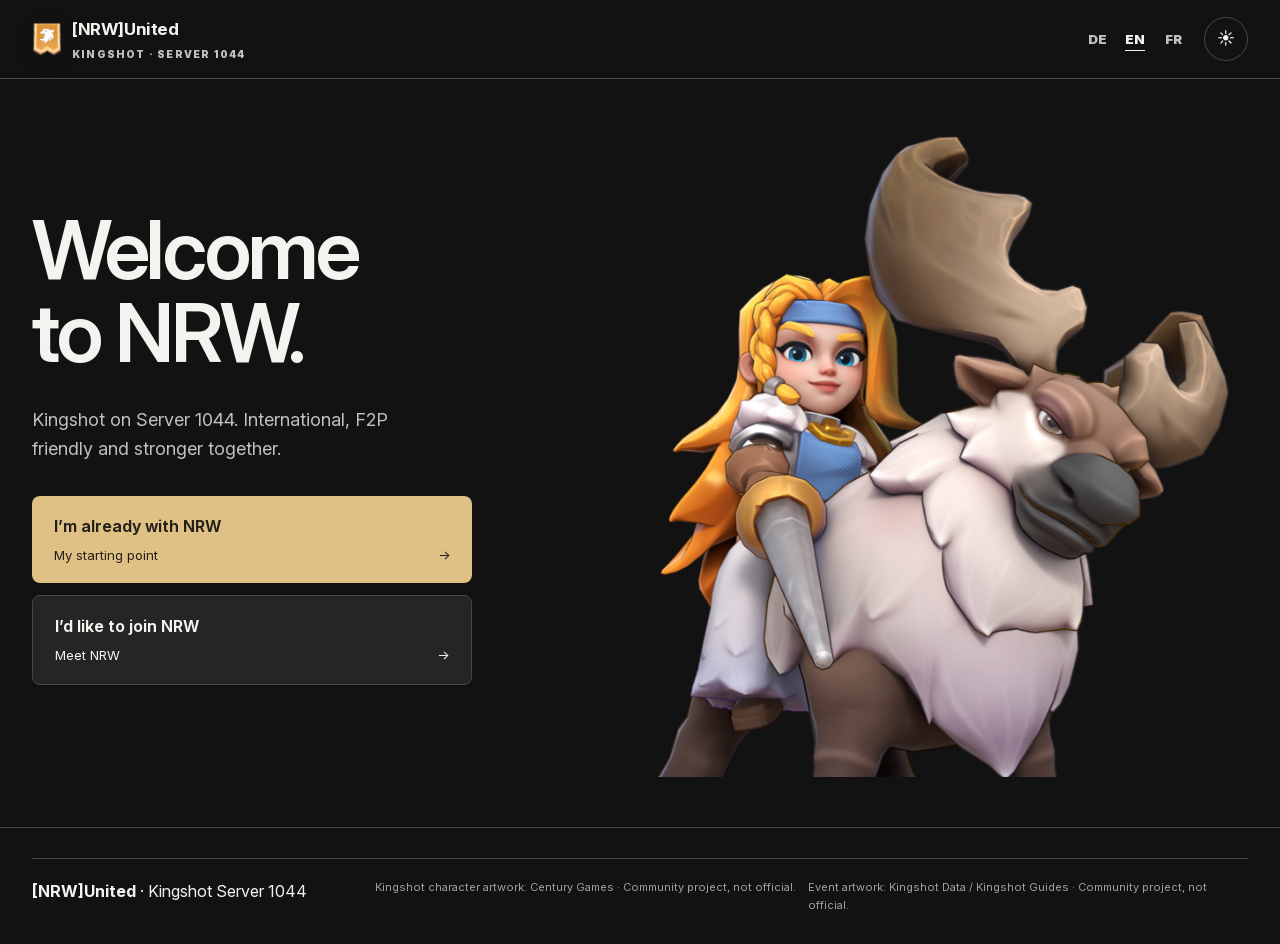
==== commit 22a58321: "Focus Welcome on two visitor paths with neutral dark and NRW gold" ====
--- a/index.html
+++ b/index.html
@@ -1,9 +1,9 @@
 <!DOCTYPE html>
 
-<html data-theme="light" lang="en">
+<html data-theme="dark" lang="en">
 <head>
 <meta charset="utf-8"/><meta content="width=device-width,initial-scale=1" name="viewport"/>
-<meta content="#f7f9ff" name="theme-color"/>
+<meta content="#121212" name="theme-color"/>
 <title>Welcome to NRW · Server 1044</title>
 <meta name="application-name" content="Welcome NRW"/>
 <meta name="apple-mobile-web-app-title" content="Welcome NRW"/>
@@ -14,40 +14,26 @@
 <link rel="stylesheet" href="styles.css"><link rel="stylesheet" href="welcome.css"><link rel="stylesheet" href="leitung/public-feed.css?v=pages-1">
   <script defer src="/_vercel/insights/script.js"></script>
 </head>
-<body data-lang="en"><a class="skip-link" href="#welcome-paths"><span class="de">Zum Inhalt</span><span class="en">Skip to content</span><span class="fr">Aller au contenu</span></a>
+<body data-lang="en" data-welcome-view="landing"><a class="skip-link" href="#welcome-paths"><span class="de">Zum Inhalt</span><span class="en">Skip to content</span><span class="fr">Aller au contenu</span></a>
 <div class="nav-shell"><div class="wrap"><nav>
 <a class="brand" href="#top"><img alt="NRW Banner" class="banner-mini" data-alliance-logo src="assets/nrw-banner.svg"/><span><b data-alliance-name>[NRW]United</b><small>KINGSHOT · SERVER 1044</small></span></a>
-<div class="navlinks"><a href="#transfer"><span class="de">NRW kennenlernen</span><span class="en">Meet NRW</span><span class="fr">Découvrir NRW</span></a><a href="#times"><span class="de">Eventzeiten</span><span class="en">Event times</span><span class="fr">Horaires</span></a><a href="#contacts"><span class="de">Kontakt</span><span class="en">Contact</span><span class="fr">Contact</span></a><a href="dashboard/">Player Dashboard ↗</a></div><div class="nav-actions">
+<div class="nav-actions">
 <div class="lang-toggle"><button data-lang-btn="de">DE</button><button data-lang-btn="en">EN</button><button data-lang-btn="fr">FR</button></div>
 <button aria-label="Dark/Light Mode" class="icon-btn" id="themeBtn">☾</button>
 
 </div>
-</nav></div></div>
-<main id="top">
-<header class="welcome-hero"><div class="wrap"><div class="invitation"><div class="invitation-copy"><p class="alliance-signature">[NRW]United · Kingshot · 1044</p><h1><span class="de">Dein Platz.<br>Unser Team.</span><span class="en">Your place.<br>Our team.</span><span class="fr">Ta place.<br>Notre équipe.</span></h1><p class="welcome-lead"><span class="de">Ein echtes Leben. Ein gemeinsames Spiel. Willkommen bei NRW – international, F2P-freundlich und zusammen stärker.</span><span class="en">Real life. A shared adventure. Welcome to NRW – international, F2P friendly and stronger together.</span><span class="fr">Une vraie vie. Une aventure commune. Bienvenue chez NRW – une alliance internationale, ouverte au F2P et plus forte ensemble.</span></p><div class="welcome-paths" id="welcome-paths"><a href="#start" class="path-link member-path"><strong><span class="de">Ich bin bereits bei NRW</span><span class="en">I’m already with NRW</span><span class="fr">Je suis déjà chez NRW</span></strong><span><span class="de">Ankommen & losspielen</span><span class="en">Settle in & start playing</span><span class="fr">Prendre ses repères & jouer</span> <span aria-hidden="true">↗</span></span></a><a href="#transfer" class="path-link transfer-path"><strong><span class="de">Ich möchte zu NRW wechseln</span><span class="en">I’d like to join NRW</span><span class="fr">Je souhaite rejoindre NRW</span></strong><span><span class="de">Team kennenlernen & Kontakt</span><span class="en">Meet the team & get in touch</span><span class="fr">Découvrir l’équipe & la contacter</span> <span aria-hidden="true">↗</span></span></a></div></div><div class="invitation-art"><span class="kingdom-mark" aria-hidden="true">1044</span><img src="assets/welcome/helga.png" width="640" height="800" fetchpriority="high" alt="Kingshot Helga"><div class="art-caption">United we play.<br><span><span class="de">Team vor Einzelranking.</span><span class="en">Team before personal rankings.</span><span class="fr">L’équipe avant le classement.</span></span></div></div></div><div class="welcome-index"><span><span class="de">Alltag hat Platz. Teamplay zählt.</span><span class="en">Room for real life. Built on teamplay.</span><span class="fr">La vraie vie a sa place. L’esprit d’équipe compte.</span></span><a href="#transfer"><span class="de">Das ist NRW</span><span class="en">This is NRW</span><span class="fr">Voici NRW</span> ↓</a></div></div></header><section id="transfer"><div class="wrap">
-<div class="quick">
-<div class="quick-main">
-
-<h2 class="de">Casual genug für Alltag.<br/>Organisiert genug für Siege.</h2>
-<h2 class="en">Casual enough for real life.<br/>Organized enough to win.</h2><h2 class="fr">Assez détendus pour la vraie vie.<br/>Assez organisés pour gagner.</h2>
-<p class="de">Viele von uns sind Feierabendspieler und F2P-orientiert. Wir erwarten kein 24/7-Gaming. Bei wichtigen gemeinsamen Events ziehen wir dafür umso besser an einem Strang.</p>
-<p class="en">Many of us play casually after work and are F2P-focused. We don't expect anyone to be online 24/7. For important shared events, we coordinate and pull together.</p><p class="fr">Beaucoup d’entre nous jouent surtout après le travail et privilégient le F2P. Nous n’attendons pas une présence 24/7. En revanche, pour les événements importants, nous jouons vraiment en équipe.</p>
-<a class="recruit-contact-link" href="#contacts"><span class="de">Mit Jey & Demaze sprechen</span><span class="en">Talk to Jey & Demaze</span><span class="fr">Parler à Jey & Demaze</span> ↓</a><div class="quick-list">
-<div class="quick-item"><div><b class="de">Kein permanenter Leistungsdruck</b><b class="en">No constant performance pressure</b><b class="fr">Pas de pression permanente</b><span class="de">Kingshot soll Spaß machen und kein zweiter Job sein.</span><span class="en">Kingshot should be fun, not a second job.</span><span class="fr">Kingshot doit rester un plaisir, pas devenir un deuxième travail.</span></div></div>
-<div class="quick-item"><div><b class="de">Team vor Einzelranking</b><b class="en">Team before personal rankings</b><b class="fr">L’équipe avant le classement individuel</b><span class="de">Ein gemeinsamer KvK-Sieg ist mehr wert als ein einzelner Rang.</span><span class="en">A shared KvK win matters more than one personal rank.</span><span class="fr">Une victoire collective en KvK vaut plus qu’un classement personnel.</span></div></div>
-<div class="quick-item"><div><b class="de">Fragen sind ausdrücklich erlaubt</b><b class="en">Questions are always welcome</b><b class="fr">Les questions sont toujours bienvenues</b><span class="de">Kingshot erklärt vieles schlecht. Wir helfen lieber, als dass jemand raten muss.</span><span class="en">Kingshot doesn't always explain things very well. We'd rather help than leave you guessing.</span><span class="fr">Kingshot n’explique pas toujours très bien les choses. Nous préférons t’aider plutôt que te laisser deviner.</span></div></div>
-</div>
-</div>
-<div class="quick-side">
-<div class="quick-box"><span><span class="de">Haltung</span><span class="en">Mindset</span><span class="fr">État d’esprit</span></span><strong>Team &gt; Ego</strong><p class="de">Wir helfen einander und spielen nicht gegeneinander.</p><p class="en">We help each other instead of competing internally.</p><p class="fr">On s’entraide au lieu de jouer les uns contre les autres.</p></div>
-<div class="quick-box"><span><span class="de">Hauptfokus</span><span class="en">Main focus</span><span class="fr">Priorité</span></span><strong>KvK</strong><p class="de">Dort soll das Gesparte Wirkung entfalten.</p><p class="en">That's where saved resources should make an impact.</p><p class="fr">C’est là que les ressources économisées doivent faire la différence.</p></div>
-<div class="quick-box wide"><span><span class="de">Community</span><span class="en">Community</span><span class="fr">Communauté</span></span><strong class="de">Frag einfach.</strong><strong class="en">Just ask.</strong><strong class="fr">Demande, tout simplement.</strong><p class="de">Niemand erwartet, dass ein neuer Spieler jeden Ablauf kennt.</p><p class="en">Nobody expects a new member to know every routine.</p><p class="fr">Personne n’attend d’un nouveau membre qu’il connaisse déjà toutes nos habitudes.</p></div>
-</div>
-</div>
-</div></section><section id="start"><div class="wrap">
-<div class="section-head"><h2 class="de">Drei Dinge für<br/>deinen Start.</h2><h2 class="en">Three things to<br/>get you started.</h2><h2 class="fr">Trois choses pour<br/>bien démarrer.</h2>
-<p class="de">Mehr brauchst du am ersten Tag nicht. Den Rest lernst du automatisch mit uns.</p><p class="en">That's all you need on day one. You'll pick up the rest as you play with us.</p><p class="fr">C’est tout ce qu’il te faut pour le premier jour. Le reste viendra naturellement en jouant avec nous.</p></div>
-<div class="member-shortcuts"><a href="dashboard/">Player Dashboard ↗</a><a href="bear/preview-v3.html"><span class="de">Bären-Optimierer</span><span class="en">Bear Optimizer</span><span class="fr">Optimiseur Ours</span> ↗</a><a href="#profile"><span class="de">Sprachprofil</span><span class="en">Language profile</span><span class="fr">Profil linguistique</span> ↓</a><a href="laws.html">Server Laws ↗</a></div><div class="start-grid">
+</nav></div><div class="wrap"><nav class="audience-switch" aria-label="NRW" hidden><a href="#start" data-view-link="member"><span class="de">Mitglied</span><span class="en">Member</span><span class="fr">Membre</span></a><a href="#transfer" data-view-link="transfer"><span class="de">Transfer</span><span class="en">Transfer</span><span class="fr">Transfert</span></a><a href="#top" class="home-link"><span class="de">Zur Startseite</span><span class="en">Back to welcome</span><span class="fr">Retour à l’accueil</span></a></nav></div></div>
+<main id="top"><header class="welcome-hero" id="welcome-home"><div class="wrap hero-layout"><div class="hero-content"><h1><span class="de">Willkommen<br>bei NRW.</span><span class="en">Welcome<br>to NRW.</span><span class="fr">Bienvenue<br>chez NRW.</span></h1><p class="welcome-lead"><span class="de">Kingshot auf Server 1044. International, F2P-freundlich und gemeinsam stärker.</span><span class="en">Kingshot on Server 1044. International, F2P friendly and stronger together.</span><span class="fr">Kingshot sur le serveur 1044. Une alliance internationale, ouverte au F2P et plus forte ensemble.</span></p><div class="welcome-paths" id="welcome-paths"><a class="path-link member-path" href="#start"><strong><span class="de">Ich bin bereits bei NRW</span><span class="en">I’m already with NRW</span><span class="fr">Je suis déjà chez NRW</span></strong><span><span class="de">Mein Einstieg</span><span class="en">My starting point</span><span class="fr">Mes premiers pas</span> <span aria-hidden="true">→</span></span></a><a class="path-link transfer-path" href="#transfer"><strong><span class="de">Ich möchte zu NRW wechseln</span><span class="en">I’d like to join NRW</span><span class="fr">Je souhaite rejoindre NRW</span></strong><span><span class="de">NRW kennenlernen</span><span class="en">Meet NRW</span><span class="fr">Découvrir NRW</span> <span aria-hidden="true">→</span></span></a></div></div><div class="hero-artwork"><img src="assets/welcome/helga.png" width="789" height="751" fetchpriority="high" alt="Kingshot Helga"></div></div></header><div data-path="member" hidden><section id="start" class="member-hub"><div class="wrap"><h1><span class="de">Dein Start bei NRW.</span><span class="en">Your start at NRW.</span><span class="fr">Tes premiers pas chez NRW.</span></h1><p><span class="de">Schön, dass du da bist. Dein Spielalltag beginnt im Player Dashboard.</span><span class="en">Great to have you here. Head to the Player Dashboard for your daily game.</span><span class="fr">Ravis de te voir ici. Le Player Dashboard t’accompagne au quotidien.</span></p><a class="btn btn-primary" href="dashboard/">Player Dashboard <span aria-hidden="true">↗</span></a><div class="member-shortcuts"><a data-discord-invite hidden target="_blank" rel="noopener">Discord ↗</a><a href="#profile"><span class="de">Sprachprofil</span><span class="en">Language profile</span><span class="fr">Profil linguistique</span></a><a href="laws.html">Server Laws ↗</a><a href="bear/preview-v3.html"><span class="de">Bären-Optimierer</span><span class="en">Bear Optimizer</span><span class="fr">Optimiseur Ours</span> ↗</a></div></div></section></div><div data-path="transfer" hidden><section id="transfer" class="transfer-intro"><div class="wrap"><h1><span class="de">Passt NRW zu dir?</span><span class="en">Is NRW your next team?</span><span class="fr">NRW, ta prochaine équipe?</span></h1><p><span class="de">Wir spielen gemeinsam, ohne dass Kingshot zum zweiten Job wird. Bei wichtigen Events zählen Absprache und Teamplay.</span><span class="en">We play together while leaving room for real life. For major events, coordination and teamwork matter.</span><span class="fr">Nous jouons ensemble en gardant du temps pour la vraie vie. Lors des grands événements, coordination et esprit d’équipe comptent.</span></p><ul class="values-line"><li><span class="de">International & F2P-freundlich</span><span class="en">International & F2P friendly</span><span class="fr">Internationale & ouverte au F2P</span></li><li><span class="de">Kein 24/7-Gaming erwartet</span><span class="en">No 24/7 gaming expected</span><span class="fr">Pas de présence 24/7 attendue</span></li><li><span class="de">Gemeinsam für KvK</span><span class="en">Together for KvK</span><span class="fr">Ensemble pour le KvK</span></li></ul></div></section><section id="contacts"><div class="wrap"><h2><span class="de">Sprich mit uns.</span><span class="en">Talk to us.</span><span class="fr">Parlons-en.</span></h2><div class="contacts-grid"><article class="contact-card" data-contact-id="151869669"><div class="contact-portrait"><img src="assets/welcome/jey.png" width="256" height="256" loading="lazy" alt="Jey"><span class="portrait-fallback" hidden aria-hidden="true">NRW</span></div><div><p class="contact-role"><span class="de">Transfer-Ansprechpartner</span><span class="en">Transfer contact</span><span class="fr">Contact transfert</span></p><h3>Jey</h3><p><span class="de">Schreib mir direkt in Kingshot. Wir besprechen gemeinsam, ob NRW zu dir passt.</span><span class="en">Message me directly in Kingshot. We’ll talk about whether NRW is right for you.</span><span class="fr">Écris-moi directement dans Kingshot. Voyons ensemble si NRW te correspond.</span></p><p class="game-id">Kingshot ID <strong>151869669</strong></p><button class="btn btn-soft" data-copy-id="151869669"><span class="de">Spieler-ID kopieren</span><span class="en">Copy player ID</span><span class="fr">Copier l’ID du joueur</span></button></div></article><article class="contact-card" data-contact-id="155097147"><div class="contact-portrait"><img src="assets/welcome/demaze.png" width="256" height="256" loading="lazy" alt="Demazeᴳᴱᴿ"><span class="portrait-fallback" hidden aria-hidden="true">NRW</span></div><div><p class="contact-role"><span class="de">Transfer-Ansprechpartner</span><span class="en">Transfer contact</span><span class="fr">Contact transfert</span></p><h3>Demazeᴳᴱᴿ</h3><p><span class="de">Schreib mir direkt in Kingshot. Wir besprechen gemeinsam, ob NRW zu dir passt.</span><span class="en">Message me directly in Kingshot. We’ll talk about whether NRW is right for you.</span><span class="fr">Écris-moi directement dans Kingshot. Voyons ensemble si NRW te correspond.</span></p><p class="game-id">Kingshot ID <strong>155097147</strong></p><button class="btn btn-soft" data-copy-id="155097147"><span class="de">Spieler-ID kopieren</span><span class="en">Copy player ID</span><span class="fr">Copier l’ID du joueur</span></button></div></article></div><p class="contact-help"><span class="de">Im Spielerprofil über die ID suchen und eine private Nachricht senden. Discord ist für die Kontaktaufnahme nicht erforderlich.</span><span class="en">Find the player by ID in the player profile and send a private message. Discord is not required to get in touch.</span><span class="fr">Recherche le joueur par son ID dans le profil et envoie-lui un message privé. Discord n’est pas nécessaire pour prendre contact.</span></p><ol class="transfer-steps"><li><span class="de">Im Spiel Kontakt aufnehmen</span><span class="en">Get in touch in game</span><span class="fr">Prendre contact en jeu</span></li><li><span class="de">Spielweise & Möglichkeiten klären</span><span class="en">Discuss play style & options</span><span class="fr">Discuter du jeu & des possibilités</span></li><li><span class="de">Transfer gemeinsam vorbereiten</span><span class="en">Prepare the transfer together</span><span class="fr">Préparer le transfert ensemble</span></li></ol><p id="contact-status" role="status"></p></div></section></div><div data-shared hidden><div class="wrap shared-schedule"><details class="info-disclosure" id="times-disclosure"><summary><span class="de">Unsere Eventzeiten</span><span class="en">Our event times</span><span class="fr">Nos horaires d’événements</span></summary><div class="disclosure-body"><section id="times"><div class="wrap">
+<div class="section-head"><h2 class="de">Wann wir uns<br/>gemeinsam treffen.</h2><h2 class="en">When we meet<br/>as an alliance.</h2><h2 class="fr">Quand nous nous retrouvons<br/>pour jouer ensemble.</h2>
+<p class="de">Alle Zeiten sind UTC. So bleibt es für unsere internationalen Mitglieder eindeutig.</p><p class="en">All times are listed in UTC so everyone has the same reference, no matter their time zone.</p><p class="fr">Tous les horaires sont indiqués en UTC afin que chacun ait la même référence, quel que soit son fuseau horaire.</p><div class="event-time-note">
+<span class="de"><b>Hinweis:</b> Zeiten für Schwertland und Tri-Alliance werden per Ingame-Abstimmung festgelegt; Bärenfallen-Zeiten können bei Bedarf angepasst werden.</span>
+<span class="en"><b>Note:</b> Swordland and Tri-Alliance times are decided by an in-game poll; Bear Trap times can be adjusted when needed.</span>
+<span class="fr"><b>Remarque :</b> Les horaires de Swordland et Tri-Alliance sont décidés par un sondage en jeu. Les horaires des Bear Traps peuvent être modifiés si nécessaire.</span>
+</div></div>
+<div class="schedule" id="welcome-schedule" aria-live="polite"><p><span class="de">Eventkonfiguration wird geladen …</span><span class="en">Loading event configuration …</span><span class="fr">Chargement de la configuration …</span></p></div>
+</div></section></div></details></div><section data-allianceos="events" hidden><div class="wrap"><div data-aos-content></div></div></section></div><div data-path="member" hidden><div class="wrap member-information"><details class="info-disclosure" id="onboarding-details"><summary><span class="de">Drei Dinge für den Anfang</span><span class="en">Three things to get started</span><span class="fr">Trois repères pour commencer</span></summary><div class="disclosure-body"><section id="first-steps"><div class="wrap">
+
+<div class="start-grid">
 <article class="start-card">
 <div class="step-icon discord-step-icon"><svg aria-hidden="true" viewbox="0 0 24 24"><path d="M19.54 5.34A16.4 16.4 0 0 0 15.44 4l-.5 1.02a15.2 15.2 0 0 0-5.87 0L8.55 4a16.6 16.6 0 0 0-4.1 1.35C1.86 9.17 1.16 12.9 1.5 16.58a16.7 16.7 0 0 0 5.03 2.54l1.22-1.66a10.7 10.7 0 0 1-1.92-.92l.47-.37c3.7 1.72 7.7 1.72 11.35 0l.48.37c-.62.36-1.27.67-1.93.92l1.22 1.66a16.6 16.6 0 0 0 5.04-2.54c.4-4.27-.68-7.96-2.92-11.24ZM8.52 14.35c-1.11 0-2.03-1.03-2.03-2.3 0-1.27.9-2.3 2.03-2.3 1.14 0 2.05 1.04 2.03 2.3 0 1.27-.9 2.3-2.03 2.3Zm6.96 0c-1.11 0-2.03-1.03-2.03-2.3 0-1.27.9-2.3 2.03-2.3 1.14 0 2.05 1.04 2.03 2.3 0 1.27-.89 2.3-2.03 2.3Z" fill="currentColor"></path></svg></div>
 <h3 class="de">Discord im Blick behalten</h3>
@@ -66,8 +52,7 @@
 <article class="start-card"><div class="step-icon ks-db-icon"><img alt="Kingdom of Power (KvK)" class="ks-icon-img" loading="lazy" referrerpolicy="no-referrer" src="dashboard/assets/events/kingdom-of-power.webp"/></div><h3 class="de">KvK ist unser Fokus</h3><h3 class="en">KvK is our focus</h3><h3 class="fr">Le KvK est notre priorité</h3><p class="de">Viele Speedups und Ressourcen sparen wir bewusst für KvK, damit sie gemeinsam im richtigen Moment Wirkung entfalten.</p><p class="en">We deliberately save many speedups and resources for KvK so we can use them together when they matter most.</p><p class="fr">Nous gardons volontairement beaucoup d’accélérateurs et de ressources pour le KvK afin de les utiliser ensemble au moment où ils comptent le plus.</p></article>
 <article class="start-card"><h3 class="de">Abwesenheit kurz melden</h3><h3 class="en">Let us know if you'll be away</h3><h3 class="fr">Préviens-nous si tu t’absentes</h3><p class="de">Wenn du mehrere Tage weg bist, reicht eine kurze Info an R4/R5 – besonders vor wichtigen Prep-Phasen.</p><p class="en">If you're away for several days, just let an R4/R5 know – especially before important prep phases.</p><p class="fr">Si tu t’absentes plusieurs jours, préviens simplement un R4/R5 — surtout avant les phases importantes de Prep.</p></article>
 </div>
-</div></section>
-<section id="contacts"><div class="wrap"><div class="recruit-intro"><h2><span class="de">Ein Wechsel beginnt<br>mit einem Gespräch.</span><span class="en">A new chapter starts<br>with a conversation.</span><span class="fr">Un nouveau départ<br>commence par un échange.</span></h2><p><span class="de">Kein Bewerbungs-Marathon. Lerne uns kennen, stell deine Fragen und finde heraus, ob unsere Spielweise zu dir passt.</span><span class="en">No application marathon. Get to know us, ask your questions and see whether our play style suits you.</span><span class="fr">Pas de candidature interminable. Découvre-nous, pose tes questions et vois si notre façon de jouer te convient.</span></p></div><ol class="transfer-steps"><li><span class="de">Im Spiel Kontakt aufnehmen</span><span class="en">Get in touch in game</span><span class="fr">Prendre contact en jeu</span></li><li><span class="de">Spielweise & Möglichkeiten klären</span><span class="en">Discuss play style & options</span><span class="fr">Discuter du jeu & des possibilités</span></li><li><span class="de">Transfer gemeinsam vorbereiten</span><span class="en">Prepare the transfer together</span><span class="fr">Préparer le transfert ensemble</span></li></ol><div class="contacts-grid"><article class="contact-card" data-contact-id="151869669"><div class="contact-portrait"><img src="assets/welcome/jey.png" width="256" height="256" loading="lazy" alt="Jey"><span class="portrait-fallback" hidden aria-hidden="true">NRW</span></div><div><p class="contact-role"><span class="de">Transfer-Ansprechpartner</span><span class="en">Transfer contact</span><span class="fr">Contact transfert</span></p><h3>Jey</h3><p><span class="de">Schreib mir direkt in Kingshot. Wir besprechen gemeinsam, ob NRW zu dir passt.</span><span class="en">Message me directly in Kingshot. We’ll talk about whether NRW is right for you.</span><span class="fr">Écris-moi directement dans Kingshot. Voyons ensemble si NRW te correspond.</span></p><p class="game-id">Kingshot ID <strong>151869669</strong></p><button class="btn btn-soft" data-copy-id="151869669"><span class="de">Spieler-ID kopieren</span><span class="en">Copy player ID</span><span class="fr">Copier l’ID du joueur</span></button></div></article><article class="contact-card" data-contact-id="155097147"><div class="contact-portrait"><img src="assets/welcome/demaze.png" width="256" height="256" loading="lazy" alt="Demazeᴳᴱᴿ"><span class="portrait-fallback" hidden aria-hidden="true">NRW</span></div><div><p class="contact-role"><span class="de">Transfer-Ansprechpartner</span><span class="en">Transfer contact</span><span class="fr">Contact transfert</span></p><h3>Demazeᴳᴱᴿ</h3><p><span class="de">Schreib mir direkt in Kingshot. Wir besprechen gemeinsam, ob NRW zu dir passt.</span><span class="en">Message me directly in Kingshot. We’ll talk about whether NRW is right for you.</span><span class="fr">Écris-moi directement dans Kingshot. Voyons ensemble si NRW te correspond.</span></p><p class="game-id">Kingshot ID <strong>155097147</strong></p><button class="btn btn-soft" data-copy-id="155097147"><span class="de">Spieler-ID kopieren</span><span class="en">Copy player ID</span><span class="fr">Copier l’ID du joueur</span></button></div></article></div><p class="contact-help"><span class="de">Im Spielerprofil über die ID suchen und eine private Nachricht senden. Discord ist für die Kontaktaufnahme nicht erforderlich.</span><span class="en">Find the player by ID in the player profile and send a private message. Discord is not required to get in touch.</span><span class="fr">Recherche le joueur par son ID dans le profil et envoie-lui un message privé. Discord n’est pas nécessaire pour prendre contact.</span></p><p id="contact-status" role="status"></p></div></section><section id="transfer-faq"><div class="wrap faq-layout"><h2><span class="de">Gut zu wissen.<br>Bevor du wechselst.</span><span class="en">Good to know.<br>Before you move.</span><span class="fr">Bon à savoir.<br>Avant de venir.</span></h2><div class="transfer-faq"><details><summary><span class="de">Ist NRW für F2P geeignet?</span><span class="en">Is NRW suitable for F2P players?</span><span class="fr">NRW convient-elle aux joueurs F2P?</span></summary><p><span class="de">Ja. Casual- und F2P-freundlich heißt bei uns: Teamplay zählt mehr als Ausgaben oder ein Einzelranking.</span><span class="en">Yes. Our casual, F2P-friendly approach values teamplay over spending or individual rankings.</span><span class="fr">Oui. Notre approche détendue et ouverte au F2P privilégie l’esprit d’équipe aux dépenses et classements individuels.</span></p></details><details><summary><span class="de">Wie aktiv muss ich sein?</span><span class="en">How active do I need to be?</span><span class="fr">Quel niveau d’activité faut-il?</span></summary><p><span class="de">Wir erwarten kein 24/7-Gaming. Bei wichtigen gemeinsamen Events zählen Absprache und Zusammenarbeit. Wenn du mehrere Tage weg bist, informiere R4/R5.</span><span class="en">We don’t expect 24/7 gaming. Coordination and cooperation matter during major shared events. Let R4/R5 know if you’ll be away for several days.</span><span class="fr">Nous n’attendons pas une présence 24/7. Pour les grands événements, la coordination et la coopération comptent. Préviens un R4/R5 si tu t’absentes plusieurs jours.</span></p></details><details><summary><span class="de">Welche Events sind wichtig?</span><span class="en">Which events matter most?</span><span class="fr">Quels événements sont importants?</span></summary><p><span class="de">KvK und die gemeinsame Vorbereitung stehen im Fokus. Die aktuellen Bärenzeiten findest du unter <a href="#times">Eventzeiten</a>; Swordland und Tri-Alliance werden per Ingame-Abstimmung geplant.</span><span class="en">KvK and shared preparation are our focus. Current Bear times are listed under <a href="#times">event times</a>; Swordland and Tri-Alliance are planned through in-game polls.</span><span class="fr">Le KvK et sa préparation collective sont prioritaires. Les horaires actuels des ours figurent dans les <a href="#times">horaires</a>; Swordland et Tri-Alliance sont organisés par sondage en jeu.</span></p></details><details><summary><span class="de">Brauche ich Discord?</span><span class="en">Do I need Discord?</span><span class="fr">Faut-il Discord?</span></summary><p><span class="de">Discord bündelt Ankündigungen, Guides und Eventinfos. Für den ersten Transferkontakt brauchst du es nicht: Jey und Demaze erreichst du direkt im Spiel.</span><span class="en">Discord brings announcements, guides and event information together. You don’t need it for your first transfer conversation: contact Jey or Demaze directly in game.</span><span class="fr">Discord rassemble annonces, guides et informations d’événements. Il n’est pas nécessaire pour un premier contact transfert: contacte Jey ou Demaze directement en jeu.</span></p></details><details><summary><span class="de">Welche Sprachen sprechen wir?</span><span class="en">Which languages do we speak?</span><span class="fr">Quelles langues parlons-nous?</span></summary><p><span class="de">NRW ist international. Diese Seite gibt es auf Deutsch, Englisch und Französisch. Über das Sprachprofil kannst du der Leitung deine gesprochenen Sprachen mitteilen.</span><span class="en">NRW is international. This page is available in German, English and French. Members can share the languages they speak through the language profile.</span><span class="fr">NRW est internationale. Cette page existe en allemand, anglais et français. Le profil linguistique permet aux membres d’indiquer les langues qu’ils parlent.</span></p></details><details><summary><span class="de">Wie beginne ich meinen Transfer?</span><span class="en">How do I start my transfer?</span><span class="fr">Comment préparer mon transfert?</span></summary><p><span class="de">Schreibe Jey oder Demaze mit deiner Game-ID und deinem aktuellen Server. Klärt gemeinsam Erwartungen, Eventzeiten und die aktuellen Transfermöglichkeiten, bevor du etwas im Spiel bestätigst.</span><span class="en">Message Jey or Demaze with your game ID and current server. Discuss expectations, event times and current transfer options before confirming anything in game.</span><span class="fr">Écris à Jey ou Demaze avec ton ID et ton serveur actuel. Discutez des attentes, horaires et possibilités actuelles avant toute confirmation dans le jeu.</span></p></details><details><summary><span class="de">Was erwartet mich auf Server 1044?</span><span class="en">What can I expect on Server 1044?</span><span class="fr">Que m’attend-il sur le serveur 1044?</span></summary><p><span class="de">Die Allianzen stimmen sich serverweit ab, besonders für KvK. Die veröffentlichten Server Laws erklären Schutzregeln und Eventvorgaben; lies sie vor deinem Start.</span><span class="en">Alliances coordinate across the server, especially for KvK. Published Server Laws explain protection rules and event requirements; read them before getting started.</span><span class="fr">Les alliances se coordonnent à l’échelle du serveur, surtout pour le KvK. Les lois publiées expliquent les protections et règles d’événements; consulte-les avant de commencer.</span></p></details><details><summary><span class="de">Wie funktioniert die Königskrone?</span><span class="en">How does the crown rotation work?</span><span class="fr">Comment fonctionne la rotation de la couronne?</span></summary><p><span class="de">Die Königskrone rotiert zwischen den beteiligten Allianzen. Dabei stellt auch NRW gelegentlich den König. Das ist Teil der gemeinsamen Organisation auf Server 1044.</span><span class="en">The crown rotates between participating alliances. NRW also supplies the king from time to time as part of shared server organisation on 1044.</span><span class="fr">La couronne tourne entre les alliances participantes. NRW fournit aussi parfois le roi dans le cadre de l’organisation commune du serveur 1044.</span></p></details></div></div></section><section id="know"><div class="wrap">
+</div></section></div></details><details class="info-disclosure" id="world-details"><summary><span class="de">NRW & Server 1044</span><span class="en">NRW & Server 1044</span><span class="fr">NRW & serveur 1044</span></summary><div class="disclosure-body"><section id="know"><div class="wrap">
 <div class="section-head">
 
 <h2 class="de">Drei Dinge über<br/>NRW &amp; Server 1044.</h2>
@@ -164,17 +149,15 @@
   </div>
 </div></details>
 </div>
-</div></section>
-<section id="times"><div class="wrap">
-<div class="section-head"><h2 class="de">Wann wir uns<br/>gemeinsam treffen.</h2><h2 class="en">When we meet<br/>as an alliance.</h2><h2 class="fr">Quand nous nous retrouvons<br/>pour jouer ensemble.</h2>
-<p class="de">Alle Zeiten sind UTC. So bleibt es für unsere internationalen Mitglieder eindeutig.</p><p class="en">All times are listed in UTC so everyone has the same reference, no matter their time zone.</p><p class="fr">Tous les horaires sont indiqués en UTC afin que chacun ait la même référence, quel que soit son fuseau horaire.</p><div class="event-time-note">
-<span class="de"><b>Hinweis:</b> Zeiten für Schwertland und Tri-Alliance werden per Ingame-Abstimmung festgelegt; Bärenfallen-Zeiten können bei Bedarf angepasst werden.</span>
-<span class="en"><b>Note:</b> Swordland and Tri-Alliance times are decided by an in-game poll; Bear Trap times can be adjusted when needed.</span>
-<span class="fr"><b>Remarque :</b> Les horaires de Swordland et Tri-Alliance sont décidés par un sondage en jeu. Les horaires des Bear Traps peuvent être modifiés si nécessaire.</span>
-</div></div>
-<div class="schedule" id="welcome-schedule" aria-live="polite"><p><span class="de">Eventkonfiguration wird geladen …</span><span class="en">Loading event configuration …</span><span class="fr">Chargement de la configuration …</span></p></div>
-</div></section>
-<section id="events"><div class="wrap">
+</div></section><section><div class="wrap">
+<div class="laws-callout">
+<div><h3 class="de">Alle Server-Laws auf einer eigenen Seite.</h3><h3 class="en">All server laws on one dedicated page.</h3><h3 class="fr">Toutes les lois du serveur<br/>sur une page dédiée.</h3>
+<p class="de">Von Schutzregeln über KE, Sanctuaries und Outposts bis zur 3×-Regel. Durchsuchbar, kompakt erklärt und getrennt vom normalen Welcome-Bereich.</p>
+<p class="en">From protection rules and KE to Sanctuaries, Outposts and the 3× rule. Searchable, concise and kept separate from the normal welcome area.</p><p class="fr">Des règles de protection au KE, en passant par les Sanctuaries, les Outposts et la règle des 3×. Faciles à rechercher, expliquées brièvement et séparées de la page d’accueil.</p>
+</div>
+<a class="btn btn-primary" href="laws.html" target="_top"><span class="de">Server Laws öffnen</span><span class="en">Open Server Laws</span><span class="fr">Ouvrir les lois du serveur</span> →</a>
+</div>
+</div></section></div></details><details class="info-disclosure" id="event-details"><summary><span class="de">Events & Spielregeln</span><span class="en">Events & game rules</span><span class="fr">Événements & règles du jeu</span></summary><div class="disclosure-body"><section id="events"><div class="wrap">
 <div class="section-head"><h2 class="de">Was neue Mitglieder<br/>wirklich wissen müssen.</h2><h2 class="en">What new members<br/>actually need to know.</h2><h2 class="fr">Ce que les nouveaux membres<br/>doivent vraiment savoir.</h2>
 <p class="de">Bewusst ohne R4-Themen und ohne unnötige Detailtiefe.</p><p class="en">Only the essentials for regular members — no R4-only topics or unnecessary detail.</p><p class="fr">Uniquement l’essentiel pour les membres — pas de sujets réservés aux R4 ni de détails inutiles.</p></div>
 <div class="event-grid">
@@ -207,8 +190,7 @@
 <p class="en">Two fixed weekend events, each with an early and a late group. Pick the slot that works for you.</p><p class="fr">Deux événements fixes le week-end, chacun avec un groupe tôt et un groupe tard. Choisis simplement le créneau qui te convient.</p>
 </article>
 </div>
-</div></section>
-<section id="profile"><div class="wrap">
+</div></section></div></details><details class="info-disclosure" id="profile-details"><summary><span class="de">Dein Sprachprofil</span><span class="en">Your language profile</span><span class="fr">Ton profil linguistique</span></summary><div class="disclosure-body"><section id="profile"><div class="wrap">
 <div class="section-head"><h2 class="de">Damit wir dich<br/>besser erreichen.</h2><h2 class="en">So we can communicate<br/>with you better.</h2><h2 class="fr">Pour mieux communiquer<br/>avec toi.</h2>
 <p class="de">Sag uns, welche Sprachen du sprichst. So können wir wichtige Informationen leichter in einer Sprache weitergeben, die du gut verstehst.</p>
 <p class="en">Tell us which languages you speak so we can communicate with you more easily.</p><p class="fr">Indique-nous les langues que tu parles afin que nous puissions mieux communiquer avec toi.</p></div>
@@ -257,8 +239,7 @@
 <div class="privacy-note en">Our R4/R5 use an app that lists NRW members. Adding your languages here helps us reach you in a language you understand when important information needs to be shared.</div><div class="fr">Nos R4/R5 utilisent une application qui répertorie les membres de NRW. Indiquer tes langues ici nous aide à te transmettre les informations importantes dans une langue que tu comprends.</div>
 </div>
 </div>
-</div></section>
-<section class="discord-section"><div class="wrap">
+</div></section></div></details><details class="info-disclosure" id="community-details"><summary><span class="de">Discord & Community</span><span class="en">Discord & community</span><span class="fr">Discord & communauté</span></summary><div class="disclosure-body"><section class="discord-section"><div class="wrap">
 <div class="discord-card">
 <div class="discord-invite">
 <span class="discord-badge">
@@ -285,18 +266,7 @@
 </div>
 </div>
 </div>
-</div></section>
-<section><div class="wrap">
-<div class="laws-callout">
-<div><h3 class="de">Alle Server-Laws auf einer eigenen Seite.</h3><h3 class="en">All server laws on one dedicated page.</h3><h3 class="fr">Toutes les lois du serveur<br/>sur une page dédiée.</h3>
-<p class="de">Von Schutzregeln über KE, Sanctuaries und Outposts bis zur 3×-Regel. Durchsuchbar, kompakt erklärt und getrennt vom normalen Welcome-Bereich.</p>
-<p class="en">From protection rules and KE to Sanctuaries, Outposts and the 3× rule. Searchable, concise and kept separate from the normal welcome area.</p><p class="fr">Des règles de protection au KE, en passant par les Sanctuaries, les Outposts et la règle des 3×. Faciles à rechercher, expliquées brièvement et séparées de la page d’accueil.</p>
-</div>
-<a class="btn btn-primary" href="laws.html" target="_top"><span class="de">Server Laws öffnen</span><span class="en">Open Server Laws</span><span class="fr">Ouvrir les lois du serveur</span> →</a>
-</div>
-</div></section>
-<section data-allianceos="events" hidden><div class="wrap"><div data-aos-content></div></div></section>
-</main>
+</div></section></div></details></div></div><div data-path="transfer" hidden><div class="wrap transfer-information"><details class="info-disclosure" id="faq-disclosure"><summary><span class="de">Fragen vor dem Wechsel</span><span class="en">Questions before moving</span><span class="fr">Questions avant de venir</span></summary><div class="disclosure-body"><section id="transfer-faq"><div class="wrap faq-layout"><h2><span class="de">Gut zu wissen.<br>Bevor du wechselst.</span><span class="en">Good to know.<br>Before you move.</span><span class="fr">Bon à savoir.<br>Avant de venir.</span></h2><div class="transfer-faq"><details><summary><span class="de">Ist NRW für F2P geeignet?</span><span class="en">Is NRW suitable for F2P players?</span><span class="fr">NRW convient-elle aux joueurs F2P?</span></summary><p><span class="de">Ja. Casual- und F2P-freundlich heißt bei uns: Teamplay zählt mehr als Ausgaben oder ein Einzelranking.</span><span class="en">Yes. Our casual, F2P-friendly approach values teamplay over spending or individual rankings.</span><span class="fr">Oui. Notre approche détendue et ouverte au F2P privilégie l’esprit d’équipe aux dépenses et classements individuels.</span></p></details><details><summary><span class="de">Wie aktiv muss ich sein?</span><span class="en">How active do I need to be?</span><span class="fr">Quel niveau d’activité faut-il?</span></summary><p><span class="de">Wir erwarten kein 24/7-Gaming. Bei wichtigen gemeinsamen Events zählen Absprache und Zusammenarbeit. Wenn du mehrere Tage weg bist, informiere R4/R5.</span><span class="en">We don’t expect 24/7 gaming. Coordination and cooperation matter during major shared events. Let R4/R5 know if you’ll be away for several days.</span><span class="fr">Nous n’attendons pas une présence 24/7. Pour les grands événements, la coordination et la coopération comptent. Préviens un R4/R5 si tu t’absentes plusieurs jours.</span></p></details><details><summary><span class="de">Welche Events sind wichtig?</span><span class="en">Which events matter most?</span><span class="fr">Quels événements sont importants?</span></summary><p><span class="de">KvK und die gemeinsame Vorbereitung stehen im Fokus. Die aktuellen Bärenzeiten findest du unter <a href="#times">Eventzeiten</a>; Swordland und Tri-Alliance werden per Ingame-Abstimmung geplant.</span><span class="en">KvK and shared preparation are our focus. Current Bear times are listed under <a href="#times">event times</a>; Swordland and Tri-Alliance are planned through in-game polls.</span><span class="fr">Le KvK et sa préparation collective sont prioritaires. Les horaires actuels des ours figurent dans les <a href="#times">horaires</a>; Swordland et Tri-Alliance sont organisés par sondage en jeu.</span></p></details><details><summary><span class="de">Brauche ich Discord?</span><span class="en">Do I need Discord?</span><span class="fr">Faut-il Discord?</span></summary><p><span class="de">Discord bündelt Ankündigungen, Guides und Eventinfos. Für den ersten Transferkontakt brauchst du es nicht: Jey und Demaze erreichst du direkt im Spiel.</span><span class="en">Discord brings announcements, guides and event information together. You don’t need it for your first transfer conversation: contact Jey or Demaze directly in game.</span><span class="fr">Discord rassemble annonces, guides et informations d’événements. Il n’est pas nécessaire pour un premier contact transfert: contacte Jey ou Demaze directement en jeu.</span></p></details><details><summary><span class="de">Welche Sprachen sprechen wir?</span><span class="en">Which languages do we speak?</span><span class="fr">Quelles langues parlons-nous?</span></summary><p><span class="de">NRW ist international. Diese Seite gibt es auf Deutsch, Englisch und Französisch. Über das Sprachprofil kannst du der Leitung deine gesprochenen Sprachen mitteilen.</span><span class="en">NRW is international. This page is available in German, English and French. Members can share the languages they speak through the language profile.</span><span class="fr">NRW est internationale. Cette page existe en allemand, anglais et français. Le profil linguistique permet aux membres d’indiquer les langues qu’ils parlent.</span></p></details><details><summary><span class="de">Wie beginne ich meinen Transfer?</span><span class="en">How do I start my transfer?</span><span class="fr">Comment préparer mon transfert?</span></summary><p><span class="de">Schreibe Jey oder Demaze mit deiner Game-ID und deinem aktuellen Server. Klärt gemeinsam Erwartungen, Eventzeiten und die aktuellen Transfermöglichkeiten, bevor du etwas im Spiel bestätigst.</span><span class="en">Message Jey or Demaze with your game ID and current server. Discuss expectations, event times and current transfer options before confirming anything in game.</span><span class="fr">Écris à Jey ou Demaze avec ton ID et ton serveur actuel. Discutez des attentes, horaires et possibilités actuelles avant toute confirmation dans le jeu.</span></p></details><details><summary><span class="de">Was erwartet mich auf Server 1044?</span><span class="en">What can I expect on Server 1044?</span><span class="fr">Que m’attend-il sur le serveur 1044?</span></summary><p><span class="de">Die Allianzen stimmen sich serverweit ab, besonders für KvK. Die veröffentlichten Server Laws erklären Schutzregeln und Eventvorgaben; lies sie vor deinem Start.</span><span class="en">Alliances coordinate across the server, especially for KvK. Published Server Laws explain protection rules and event requirements; read them before getting started.</span><span class="fr">Les alliances se coordonnent à l’échelle du serveur, surtout pour le KvK. Les lois publiées expliquent les protections et règles d’événements; consulte-les avant de commencer.</span></p></details><details><summary><span class="de">Wie funktioniert die Königskrone?</span><span class="en">How does the crown rotation work?</span><span class="fr">Comment fonctionne la rotation de la couronne?</span></summary><p><span class="de">Die Königskrone rotiert zwischen den beteiligten Allianzen. Dabei stellt auch NRW gelegentlich den König. Das ist Teil der gemeinsamen Organisation auf Server 1044.</span><span class="en">The crown rotates between participating alliances. NRW also supplies the king from time to time as part of shared server organisation on 1044.</span><span class="fr">La couronne tourne entre les alliances participantes. NRW fournit aussi parfois le roi dans le cadre de l’organisation commune du serveur 1044.</span></p></details></div></div></section></div></details></div></div></main>
 <footer class="footer"><div class="wrap footer-row">
 <span><b data-alliance-name style="color:var(--ink)">[NRW]United</b> · Kingshot Server 1044</span>
 <span class="official-note de">Kingshot-Charaktergrafiken: Century Games · Community-Projekt, nicht offiziell.</span>
--- a/welcome.css
+++ b/welcome.css
@@ -1,6 +1,6 @@
 @font-face{font-family:Inter;src:url('leitung/fonts/InterVariable.woff2') format('woff2');font-weight:100 900;font-display:swap}
-:root{--bg:#f3efe5;--bg2:#e9e2d4;--surface:#faf7ef;--surface2:#e9e2d4;--ink:#292b24;--muted:#5c6052;--line:#c9c6b8;--brand:#73541e;--brand2:#73541e;--gold:#d3b375;--cyan:#73541e;--green:#34664a;--rose:#993d35;--shadow:none;--shadow2:none;--max:1280px;--ease-out:cubic-bezier(.23,1,.32,1)}
-html[data-theme=dark]{--bg:#171b18;--bg2:#212721;--surface:#222823;--surface2:#2c332b;--ink:#f3efe5;--muted:#c0c3b6;--line:#4c5548;--brand:#dfc185;--brand2:#dfc185;--gold:#dfc185;--cyan:#dfc185;--green:#a0d0a8;--rose:#f2aaa0;--shadow:none;--shadow2:none}
+:root{--bg:#f4f3ef;--bg2:#e7e6e2;--surface:#ffffff;--surface2:#e7e6e2;--ink:#232323;--muted:#606060;--line:#cdcdca;--brand:#73541e;--brand2:#73541e;--gold:#d3b375;--cyan:#73541e;--green:#73541e;--rose:#993d35;--shadow:none;--shadow2:none;--max:1280px;--ease-out:cubic-bezier(.23,1,.32,1)}
+html[data-theme=dark]{--bg:#121212;--bg2:#181818;--surface:#1c1c1c;--surface2:#252525;--ink:#f4f3ef;--muted:#c0c0bd;--line:#484848;--brand:#dfc185;--brand2:#dfc185;--gold:#dfc185;--cyan:#dfc185;--green:#dfc185;--rose:#f2aaa0;--shadow:none;--shadow2:none}
 html{scroll-padding-top:100px;scroll-behavior:auto;scrollbar-color:var(--muted) var(--bg);color-scheme:light}html[data-theme=dark]{color-scheme:dark}
 body{background:var(--bg);font-family:Inter,system-ui,sans-serif;font-size:16px;line-height:1.6;color:var(--ink);overflow-x:clip}
 ::selection{background:var(--gold);color:#25291f}a{text-underline-offset:5px}button,input{font:inherit}input{caret-color:var(--brand)}
@@ -8,19 +8,19 @@
 :focus-visible{outline:3px solid var(--brand);outline-offset:5px}button,a,summary{touch-action:manipulation;-webkit-tap-highlight-color:transparent}
 .wrap{max-width:var(--max);width:calc(100% - 64px);margin-inline:auto}.skip-link{position:fixed;left:16px;top:-80px;z-index:100;background:var(--surface);padding:12px}.skip-link:focus{top:10px}
 .nav-shell{padding:0;background:var(--bg);border-bottom:1px solid var(--line)}nav{padding:16px 0;min-height:84px;border:0;background:none;box-shadow:none;border-radius:0;gap:28px;backdrop-filter:none}.brand{min-width:180px;gap:10px}.brand small{font-size:10px;letter-spacing:.12em}.brand b{font-size:17px}.banner-mini{width:30px;height:42px;object-fit:contain}.navlinks{margin-left:auto;gap:22px}.navlinks a{padding:8px 0;border-radius:0;font-weight:500;color:var(--ink);font-size:13px}.nav-actions{gap:12px}.lang-toggle{border:0;background:none;padding:0;gap:0}.lang-toggle button{min-height:44px;min-width:38px;padding:8px;font-size:13px;border-radius:0;background:none;color:var(--muted)}.lang-toggle button.active{background:none;color:var(--ink);text-decoration:underline;text-underline-offset:6px;box-shadow:none}.icon-btn{border:1px solid var(--line);border-radius:50%;width:44px;height:44px;background:transparent;color:var(--ink)}
-.welcome-hero{padding:32px 0 0}.invitation{display:grid;grid-template-columns:1.2fr 1fr;background:var(--surface);min-height:620px}.invitation-copy{padding:52px 0 48px 48px;position:relative;z-index:2}.alliance-signature{font-size:14px;margin:0 0 42px;color:var(--muted)}h1{font-size:clamp(48px,5.8vw,84px);line-height:1.02;letter-spacing:-.04em;font-weight:650;margin:0 0 28px;text-wrap:balance;max-width:10ch}h1 span{color:inherit}.welcome-lead{font-size:18px;line-height:1.6;max-width:43ch;margin:0 0 36px}.welcome-paths{display:grid;gap:10px;max-width:480px;scroll-margin-top:110px}.path-link{display:block;padding:18px 22px;background:#344032;color:#fff8e7;border-radius:0;transition:transform 160ms var(--ease-out),background-color 160ms ease}.path-link strong{display:block;font-size:16px;font-weight:650}.path-link>span{font-size:13px;display:block;margin-top:2px}.path-link>span>span[aria-hidden]{float:right}.transfer-path{background:#e4cc94;color:#2b2d22}.invitation-art{position:relative;overflow:hidden;background:#e2dac5;isolation:isolate}.invitation-art>img{position:absolute;inset:auto -14% -30px;width:121%;height:93%;object-fit:contain;object-position:center bottom;max-width:none;z-index:1}.kingdom-mark{position:absolute;top:0;left:5%;font-size:clamp(120px,12vw,200px);font-weight:750;color:#c9bc99;letter-spacing:-.04em;line-height:1.2}.art-caption{position:absolute;z-index:2;bottom:26px;left:28px;font-size:22px;font-weight:700;color:#fff;background:#344032;padding:16px 20px;line-height:1.3}.art-caption span{font-size:13px;font-weight:450}.welcome-index{display:flex;justify-content:space-between;gap:20px;padding:24px 0;font-size:13px}.welcome-index a{color:var(--brand)}
+.welcome-hero{padding:32px 0 0}.invitation{display:grid;grid-template-columns:1.2fr 1fr;background:var(--surface);min-height:620px}.invitation-copy{padding:52px 0 48px 48px;position:relative;z-index:2}.alliance-signature{font-size:14px;margin:0 0 42px;color:var(--muted)}h1{font-size:clamp(48px,5.8vw,84px);line-height:1.02;letter-spacing:-.04em;font-weight:650;margin:0 0 28px;text-wrap:balance;max-width:10ch}h1 span{color:inherit}.welcome-lead{font-size:18px;line-height:1.6;max-width:43ch;margin:0 0 36px}.welcome-paths{display:grid;gap:10px;max-width:480px;scroll-margin-top:110px}.path-link{display:block;padding:18px 22px;background:#222222;color:#f4f3ef;border-radius:0;transition:transform 160ms var(--ease-out),background-color 160ms ease}.path-link strong{display:block;font-size:16px;font-weight:650}.path-link>span{font-size:13px;display:block;margin-top:2px}.path-link>span>span[aria-hidden]{float:right}.transfer-path{background:#d9ba78;color:#24211b}.invitation-art{position:relative;overflow:hidden;background:#e2dac5;isolation:isolate}.invitation-art>img{position:absolute;inset:auto -14% -30px;width:121%;height:93%;object-fit:contain;object-position:center bottom;max-width:none;z-index:1}.kingdom-mark{position:absolute;top:0;left:5%;font-size:clamp(120px,12vw,200px);font-weight:750;color:#c9bc99;letter-spacing:-.04em;line-height:1.2}.art-caption{position:absolute;z-index:2;bottom:26px;left:28px;font-size:22px;font-weight:700;color:#fff;background:#222222;padding:16px 20px;line-height:1.3}.art-caption span{font-size:13px;font-weight:450}.welcome-index{display:flex;justify-content:space-between;gap:20px;padding:24px 0;font-size:13px}.welcome-index a{color:var(--brand)}
 section{padding:100px 0;scroll-margin-top:25px}h2{font-size:clamp(34px,4.1vw,58px);line-height:1.1;letter-spacing:-.035em;font-weight:600;margin:0 0 26px;text-wrap:balance}h3{font-size:24px;letter-spacing:-.025em;line-height:1.25;font-weight:600}p{max-width:72ch} .kicker,.eyebrow,.know-no,.spark{display:none!important}.section-head{max-width:850px;margin-bottom:40px}.section-head p{font-size:16px;color:var(--muted);line-height:1.65}.btn,.nav-cta{border-radius:0;min-height:46px;padding:12px 20px;border:0;box-shadow:none;font-size:14px;transition:transform 160ms var(--ease-out),background-color 160ms ease;font-weight:600}.btn-primary{background:var(--ink);color:var(--bg)}.btn-soft{background:var(--surface2);color:var(--ink);border:1px solid var(--line)}.btn:active,.path-link:active{transform:scale(.98)}
 #transfer{padding-top:80px}.quick,html[data-theme=dark] .quick{display:block;background:transparent;color:var(--ink);padding:0;border-radius:0;box-shadow:none}.quick-main{padding:0;display:grid;grid-template-columns:1.1fr 1fr;column-gap:90px}.quick-main h2{grid-column:1;font-size:clamp(34px,4.1vw,58px);line-height:1.1;letter-spacing:-.035em;margin:0 0 24px;max-width:17ch}.quick-main>p{grid-column:1;font-size:16px;line-height:1.7;color:var(--muted);margin:0}.quick-list{grid-column:2;grid-row:1/4;margin:0;gap:0}.quick-item{padding:20px 0;border-top:1px solid var(--line);gap:0}.quick-item:first-child{padding-top:0}.quick-item b{font-size:19px;font-weight:600}.quick-item span{font-size:15px;line-height:1.6;color:var(--muted)}.tick{display:none}.quick-side{display:flex;gap:32px;margin-top:52px;padding-top:28px;border-top:1px solid var(--line)}.quick-box,.quick-box.wide{background:none;border:0;border-radius:0;padding:0;min-height:0;flex:1}.quick-box span{font-size:13px;letter-spacing:0;text-transform:none;color:var(--muted)}.quick-box strong{font-size:27px;color:var(--ink);margin:6px 0}.quick-box p{font-size:14px;color:var(--muted);line-height:1.6}
 #start{background:var(--surface)}.member-shortcuts{display:flex;flex-wrap:wrap;gap:12px 28px;margin-bottom:46px}.member-shortcuts a{padding:8px 0;color:var(--brand);text-decoration:underline;font-size:16px}.start-grid{gap:36px}.start-card{border:0;border-radius:0;background:none;padding:0;box-shadow:none;overflow:visible}.start-card h3{font-size:24px}.start-card p{font-size:16px;line-height:1.65;color:var(--muted)}.step-icon{background:none;box-shadow:none;border-radius:0;width:48px;height:48px}.mini-discord-btn{background:var(--surface2);color:var(--ink);border:0;border-radius:0;min-height:44px;font-size:14px}
 .schedule{display:grid;grid-template-columns:repeat(3,minmax(0,1fr));gap:20px}.time-card{background:var(--surface);border:0;border-radius:0;padding:28px;box-shadow:none;display:flex;flex-direction:column;align-items:flex-start;min-height:220px}.time-card b{font-size:22px}.time-card .time-icon{width:58px;height:58px;background:none;margin-bottom:18px;border:0;box-shadow:none}.time-card .time-icon img{width:58px;height:58px;object-fit:contain}.time-pill{display:inline-block;background:none;color:var(--brand);padding:0;font-size:26px;font-weight:600;border:0}.time-card small{font-size:13px;color:var(--muted)}.event-time-note{border:0;border-radius:0;background:none;padding:10px 0;color:var(--muted);font-size:14px}.schedule-state{grid-column:1/-1;padding:28px;background:var(--surface)}.schedule-secondary{grid-column:1/-1;margin-top:12px;display:flex;flex-wrap:wrap;gap:18px 40px;font-size:15px}.schedule-secondary p{margin:0}.schedule-source{font-size:13px;color:var(--muted);margin-top:22px}
-#contacts{background:#344032;color:#fff8e7}.recruit-intro{display:grid;grid-template-columns:1.3fr 1fr;gap:80px;align-items:start}.recruit-intro p{font-size:18px;margin:0;color:#e2e8d7}.transfer-steps{display:flex;gap:40px;margin:38px 0 52px;padding:0;list-style-position:inside;font-size:15px}.transfer-steps li{flex:1;padding:16px 0;border-top:1px solid #74816b}.contacts-grid{display:grid;grid-template-columns:1fr 1fr;gap:32px}.contact-card{display:grid;grid-template-columns:140px 1fr;gap:26px;padding:28px;background:#eae2cd;color:#292d24}.contact-portrait{align-self:start;aspect-ratio:1;background:#d2c6aa}.contact-portrait img{width:100%;height:100%;object-fit:cover;display:block}.portrait-fallback{display:grid;place-items:center;height:140px;font-size:26px}.contact-role{font-size:13px;margin:0 0 8px;color:#575c4b}.contact-card h3{font-size:30px;margin:0 0 16px;overflow-wrap:anywhere}.contact-card p{font-size:14px;line-height:1.6}.contact-card .btn{background:#344032;color:#fff8e7;border:0}.game-id{font-variant-numeric:tabular-nums}.game-id strong{display:block;font-size:20px}.contact-help{margin:32px 0 0;color:#e2e8d7;font-size:14px;max-width:85ch}#contact-status{min-height:24px;margin-bottom:0;font-size:14px}
+#contacts{background:#222222;color:#f4f3ef}.recruit-intro{display:grid;grid-template-columns:1.3fr 1fr;gap:80px;align-items:start}.recruit-intro p{font-size:18px;margin:0;color:#d0d0cc}.transfer-steps{display:flex;gap:40px;margin:38px 0 52px;padding:0;list-style-position:inside;font-size:15px}.transfer-steps li{flex:1;padding:16px 0;border-top:1px solid #666666}.contacts-grid{display:grid;grid-template-columns:1fr 1fr;gap:32px}.contact-card{display:grid;grid-template-columns:140px 1fr;gap:26px;padding:28px;background:#e7e6e2;color:#232323}.contact-portrait{align-self:start;aspect-ratio:1;background:#d2d0c9}.contact-portrait img{width:100%;height:100%;object-fit:cover;display:block}.portrait-fallback{display:grid;place-items:center;height:140px;font-size:26px}.contact-role{font-size:13px;margin:0 0 8px;color:#606060}.contact-card h3{font-size:30px;margin:0 0 16px;overflow-wrap:anywhere}.contact-card p{font-size:14px;line-height:1.6}.contact-card .btn{background:#222222;color:#f4f3ef;border:0}.game-id{font-variant-numeric:tabular-nums}.game-id strong{display:block;font-size:20px}.contact-help{margin:32px 0 0;color:#d0d0cc;font-size:14px;max-width:85ch}#contact-status{min-height:24px;margin-bottom:0;font-size:14px}
 .faq-layout{display:grid;grid-template-columns:1fr 1.3fr;gap:90px}.transfer-faq details{border-top:1px solid var(--line);padding:0}.transfer-faq summary{padding:21px 0;cursor:pointer;font-size:18px;font-weight:550;list-style-position:outside;margin-left:20px}.transfer-faq p{font-size:16px;color:var(--muted);margin:0 0 24px;line-height:1.7}.transfer-faq details:last-child{border-bottom:1px solid var(--line)}
 #know{background:var(--surface)}.know-grid{grid-template-columns:1fr 1fr;gap:40px}.know-card,.know-card.highlight,.know-card.gold{background:none;box-shadow:none;border:0;border-radius:0;padding:0;color:var(--ink)}.know-card.wide{grid-column:1/-1}.know-card h3{font-size:26px}.know-card p,.know-note{font-size:16px;line-height:1.65;color:var(--muted)}.know-note{border:0;border-radius:0;background:var(--surface2);padding:20px}.know-top{min-height:40px}.know-icon{background:none}.db-inline-badge{border:0;background:none;color:var(--muted);font-size:13px}.outlaw-card{padding:24px 0!important;border-top:1px solid var(--line)!important;border-bottom:1px solid var(--line)!important}.outlaw-card>summary{font-size:18px;cursor:pointer;min-height:44px;align-content:center}.warning-content{padding-top:24px}.outlaw-layout{grid-template-columns:220px 1fr}.prison-visual{border-radius:0;box-shadow:none;min-height:260px}.prison-art img{width:100%;height:100%;object-fit:cover}.outlaw-alert{background:var(--surface2);color:var(--ink);font-size:13px}.outlaw-action,.outlaw-action.attack{background:var(--surface2);border:0;border-radius:0;font-size:14px;color:var(--ink)}.outlaw-accounts>div{border-radius:0;border:1px solid var(--line);background:var(--bg)}
 .event-grid{grid-template-columns:repeat(2,minmax(0,1fr));gap:40px}.event-card,.event-card.featured{background:none;border-radius:0;border:0;box-shadow:none;padding:0 0 28px;color:var(--ink);border-bottom:1px solid var(--line)}.event-card p,.event-card li{font-size:16px;line-height:1.65;color:var(--muted)}.event-card h3{font-size:26px}.event-card.has-char{padding-right:110px}.event-card .char-small{height:140px;max-width:110px;bottom:25px;right:0}.event-label{background:none;color:var(--brand);font-size:12px}.event-icon{background:none}.event-card.featured{grid-column:auto}.event-card.featured:before{display:none}
 #profile{background:var(--surface)}.profile-panel{background:none;border:0;box-shadow:none;padding:0;gap:70px;border-radius:0}.profile-info h3{font-size:38px}.profile-info p{font-size:16px;color:var(--muted)}.profile-char{height:200px}.profile-card{background:var(--bg);border:0;box-shadow:none;border-radius:0;padding:32px}.field label{font-size:14px;color:var(--ink);text-transform:none;letter-spacing:0}.field input{border-radius:0;min-height:48px;border:1px solid var(--line);background:var(--surface);color:var(--ink);font-size:16px}.lang-chip{border-radius:0;background:var(--surface);min-height:46px}.lang-chip input{accent-color:var(--brand)}.multi-select-hint,.privacy-note,.profile-db-state{font-size:13px;line-height:1.6;color:var(--muted)}.db-dot{background:var(--green)}
 .discord-card{background:none;border:0;box-shadow:none;border-radius:0;padding:0;color:var(--ink);gap:70px}.discord-card h3{font-size:38px}.discord-card p{font-size:16px;color:var(--muted)}.discord-badge{background:none;color:var(--brand);padding:0;font-size:14px}.discord-btn{background:var(--ink);color:var(--bg)}.hello-box{background:var(--surface);color:var(--ink);border:0;border-radius:0;padding:28px}.hello-text{font-size:16px}.laws-callout{background:var(--surface);border:0;border-radius:0;box-shadow:none;padding:36px;color:var(--ink)}.laws-callout h3{font-size:30px}.laws-callout p{font-size:16px;color:var(--muted)}.aos-public-block{background:var(--surface);border-radius:0;color:var(--ink)}.aos-public-card{background:var(--bg);border-radius:0;color:var(--ink)}.aos-public-meta,.aos-intro{color:var(--muted)}.aos-kicker{display:none}
 .footer{background:var(--bg2);border-top:0;padding:45px 0;color:var(--muted)}.footer-row{flex-wrap:wrap;gap:20px;font-size:13px}.footer-row>span:first-child{display:block;width:100%;font-size:30px;color:var(--ink)}
-@media(hover:hover) and (pointer:fine){.path-link:hover{transform:translateX(4px)}.btn:hover{transform:translateY(-2px)}.navlinks a:hover{background:none;text-decoration:underline}.contact-card .btn:hover{background:#44523d}}
+@media(hover:hover) and (pointer:fine){.path-link:hover{transform:translateX(4px)}.btn:hover{transform:translateY(-2px)}.navlinks a:hover{background:none;text-decoration:underline}.contact-card .btn:hover{background:#3a3a3a}}
 @media(prefers-reduced-motion:no-preference){.invitation-copy{animation:welcome-arrive 600ms var(--ease-out) both}.invitation-art>img{animation:portrait-arrive 800ms var(--ease-out) both}@keyframes welcome-arrive{from{opacity:.6;transform:translateY(16px)}to{opacity:1;transform:none}}@keyframes portrait-arrive{from{opacity:.7;transform:translateY(24px)}to{opacity:1;transform:none}}}
 @media(max-width:1100px){.navlinks{gap:16px}.navlinks a{font-size:12px}.brand{min-width:160px}.nav-actions{gap:4px}nav{gap:16px}.invitation-copy{padding:38px 0 36px 30px}.invitation{min-height:600px}.contact-card{grid-template-columns:90px 1fr;gap:20px;padding:24px}.quick-main{column-gap:50px}}
 @media(max-width:930px){.navlinks{display:none}.nav-actions{margin-left:auto}.invitation{grid-template-columns:1.2fr .8fr}.invitation-art>img{width:155%;left:-30%;height:85%;bottom:0}.art-caption{left:16px;right:16px;bottom:22px;font-size:18px;padding:12px}.art-caption span{font-size:12px}.quick-main{column-gap:35px}.faq-layout{gap:40px}.contacts-grid{gap:18px}.contact-card{display:block}.contact-portrait{width:100px;margin-bottom:24px}.recruit-intro{gap:36px}.start-grid{gap:25px}}
@@ -28,3 +28,16 @@
 .recruit-contact-link{grid-column:1;align-self:start;margin-top:24px;color:var(--brand);text-decoration:underline}.time-card::after,.outlaw-card::before{display:none}.time-card b{margin:0}.profile-wrap{gap:60px}.profile-intro{background:none;border:0;border-radius:0;padding:0}.profile-intro .copy{max-width:85%}.profile-intro h3{font-size:36px;letter-spacing:-.03em}.profile-intro p{font-size:16px}.lang-chip{display:inline-flex;align-items:center;gap:9px;padding:10px 12px;border:1px solid var(--line);cursor:pointer}.lang-chip input{position:static;opacity:1;pointer-events:auto;width:18px;height:18px;margin:0}.lang-chip span{border:0;border-radius:0;background:none;padding:0;font-size:14px;font-weight:500}.lang-chip input:checked+span{background:none}.lang-chip:focus-within{outline:3px solid var(--brand);outline-offset:3px}.field input:focus-visible{outline:3px solid var(--brand);outline-offset:3px}.discord-step-icon{background:none!important;color:var(--brand)}.hello-text{border:0;border-radius:0;background:var(--bg);font-size:16px}.profile-card{min-width:0}
 @media(max-width:680px){.profile-wrap{display:block}.profile-intro .copy{max-width:100%}.profile-intro h3{font-size:30px}.profile-char{display:none}.lang-chip{padding:10px}.art-caption{max-width:53%}}
 @media(prefers-reduced-motion:reduce){*,*::before,*::after{animation:none!important;transition:none!important;scroll-behavior:auto!important}}
+
+/* Focused Welcome: audience selection, neutral charcoal and NRW gold. */
+body{min-height:100svh;background:var(--bg)}
+html{scroll-padding-top:140px}.nav-shell>.wrap:first-child>nav{min-height:78px;display:flex}.nav-actions{margin-left:auto}.audience-switch{min-height:0;display:flex;gap:24px;padding:0 0 14px;flex-wrap:wrap}.audience-switch a{min-height:36px;display:inline-flex;align-items:center;font-size:14px;color:var(--muted)}.audience-switch a[aria-current=page]{color:var(--brand);font-weight:650}.audience-switch .home-link{margin-left:auto;font-size:13px}.welcome-hero{padding:36px 0 20px}.hero-layout{display:grid;grid-template-columns:1fr 1.1fr;align-items:center;min-height:650px;gap:30px}.hero-content{position:relative;z-index:1;padding:28px 0}.hero-content h1{font-size:clamp(56px,6.4vw,90px);font-weight:600;letter-spacing:-.04em;line-height:1.02;max-width:10ch;margin:0 0 30px}.welcome-lead{font-size:18px;line-height:1.65;max-width:35ch;color:var(--muted);margin-bottom:32px}.welcome-paths{max-width:440px;gap:12px}.path-link{padding:18px 22px;border-radius:8px;transition:transform 160ms var(--ease-out),background-color 160ms ease}.member-path{background:var(--gold);color:#24211b}.transfer-path{background:var(--surface2);color:var(--ink);border:1px solid var(--line)}.path-link strong{font-size:16px}.path-link>span{font-size:13px;margin-top:5px}.hero-artwork{align-self:stretch;position:relative;display:flex;align-items:center;justify-content:center;min-width:0;overflow:hidden}.hero-artwork img{width:112%;max-width:none;height:auto;object-fit:contain;display:block}.art-caption,.alliance-signature,.kingdom-mark{display:none}
+body[data-welcome-view=landing] .footer{margin-top:30px}.footer{background:var(--bg);padding:30px 0;border-top:1px solid var(--line)}.footer-row{gap:12px;font-size:11px;line-height:1.6}.footer-row>span:first-child{font-size:16px;width:auto;margin-right:auto}.official-note{max-width:55ch}
+section{padding:36px 0;scroll-margin-top:0}.member-hub h1,.transfer-intro h1{font-size:clamp(32px,4vw,48px);line-height:1.15;max-width:none;letter-spacing:-.03em;margin:0 0 18px}.member-hub p,.transfer-intro p{font-size:17px;color:var(--muted);max-width:65ch;margin:0 0 24px}.member-hub .btn-primary{display:inline-flex;align-items:center;gap:20px;border-radius:6px;background:var(--gold);color:#24211b;font-size:16px;padding:15px 22px}.member-shortcuts{margin:24px 0 0;gap:12px 28px}.member-shortcuts a{font-size:14px;min-height:44px;display:inline-flex;align-items:center;padding:0}.values-line{list-style:none;display:flex;flex-wrap:wrap;gap:10px 28px;margin:28px 0 0;padding:0;color:var(--ink);font-size:14px}.values-line li{padding-left:16px;position:relative}.values-line li::before{content:'';position:absolute;left:0;top:10px;width:5px;height:5px;border-radius:50%;background:var(--brand)}
+#contacts{background:none;color:var(--ink);padding-top:14px}#contacts h2{font-size:24px;letter-spacing:-.02em;line-height:1.3;margin-bottom:24px}.contacts-grid{gap:24px}.contact-card{display:grid;grid-template-columns:92px 1fr;gap:24px;padding:24px;background:var(--surface);color:var(--ink);border-radius:8px;align-items:start}.contact-portrait{width:92px;background:var(--surface2);border-radius:6px;overflow:hidden;margin:0}.contact-portrait img{aspect-ratio:1}.contact-role{color:var(--muted);font-size:12px}.contact-card h3{font-size:27px;margin-bottom:12px}.contact-card p{font-size:14px}.contact-card .btn{background:var(--surface2);color:var(--ink);border:1px solid var(--line);border-radius:5px;font-size:13px;min-height:44px;padding:10px 14px}.game-id{margin:16px 0}.game-id strong{display:inline;font-size:16px;margin-left:6px}.contact-help{font-size:14px;color:var(--muted);margin-top:24px;max-width:80ch}#contact-status{margin-top:6px;min-height:0}.transfer-steps{margin:28px 0 0;font-size:13px;gap:24px}.transfer-steps li{border:0;padding:0;color:var(--muted)}
+.shared-schedule,.member-information,.transfer-information{max-width:960px;margin:0 auto 36px}.info-disclosure{border-top:1px solid var(--line);background:none}.info-disclosure:last-child{border-bottom:1px solid var(--line)}.info-disclosure>summary{cursor:pointer;padding:20px 0;min-height:64px;align-content:center;list-style:none;display:flex;align-items:center;gap:12px;font-size:17px;font-weight:500}.info-disclosure>summary::after{content:'+';font-size:23px;margin-left:auto;color:var(--brand);font-weight:400}.info-disclosure[open]>summary::after{content:'−'}.info-disclosure>summary::-webkit-details-marker{display:none}.disclosure-body{padding:0 0 24px}.disclosure-body section{padding:12px 0}.disclosure-body .wrap{width:100%;max-width:none}.disclosure-body h2,.disclosure-body .section-head h2{font-size:25px;line-height:1.2;margin-bottom:16px;max-width:35ch}.disclosure-body h2 br{display:none}.disclosure-body .section-head{margin:0 0 24px;max-width:75ch}.disclosure-body .section-head p{font-size:15px}.disclosure-body h3{font-size:21px}.disclosure-body .start-grid{gap:28px}.disclosure-body .start-card p{font-size:15px}.disclosure-body .step-icon{width:32px;height:32px}.disclosure-body .start-card h3{font-size:19px;margin:12px 0}.disclosure-body .start-card .mini-discord-btn{font-size:13px;min-height:44px}.disclosure-body .event-time-note{font-size:13px}.disclosure-body #times .section-head h2{display:none}.disclosure-body #times .section-head{margin-bottom:12px}.schedule{display:block}.time-card{display:grid;grid-template-columns:40px 1fr auto;align-items:center;gap:4px 18px;min-height:0;padding:18px 0;border-bottom:1px solid var(--line);background:none;overflow:visible}.time-card .time-icon{width:40px;height:40px;margin:0;grid-row:1/3}.time-card .time-icon img{width:40px;height:40px}.time-card b{font-size:17px;margin:0}.time-card .times{margin:0;grid-column:3;grid-row:1}.time-card .time-pill{font-size:20px;color:var(--brand);padding:0}.time-card small{grid-column:2/4;font-size:12px}.schedule-secondary{margin-top:22px;font-size:14px}.schedule-source{font-size:12px;margin-bottom:0}.schedule-state{padding:18px;background:var(--surface)}.transfer-information .faq-layout{display:block}.transfer-information .faq-layout>h2{display:none}.transfer-faq summary{font-size:16px;padding:17px 0}.transfer-faq p{font-size:15px}.transfer-faq details:first-child{border-top:0}.transfer-faq details:last-child{border-bottom:0}.disclosure-body .profile-wrap{gap:32px}.disclosure-body .profile-intro h3{font-size:24px}.disclosure-body .profile-intro .copy{max-width:100%}.disclosure-body .profile-intro .profile-char{display:none}.disclosure-body .profile-card{padding:24px;margin-top:0}.disclosure-body .privacy-note{font-size:13px}.disclosure-body .know-card p,.disclosure-body .know-note{font-size:15px}.disclosure-body .know-grid{gap:28px}.disclosure-body .event-grid{gap:28px}.disclosure-body .event-card p,.disclosure-body .event-card li{font-size:15px}.disclosure-body .event-card .char-small{display:none}.disclosure-body .event-card.has-char{padding-right:0}.disclosure-body .laws-callout{padding:24px;border-radius:6px}.disclosure-body .laws-callout h3{font-size:22px}.disclosure-body .discord-invite h3{font-size:25px}.disclosure-body .discord-card{gap:28px}.disclosure-body .hello-box{padding:20px}.disclosure-body .discord-section{background:none}.disclosure-body #profile{background:none}.disclosure-body #know{background:none}.disclosure-body .know-top:empty{display:none}
+@media(hover:hover) and (pointer:fine){.path-link:hover{transform:translateY(-2px)}.contact-card .btn:hover{background:var(--bg2)}.member-shortcuts a:hover{color:var(--ink)}.audience-switch a:hover{color:var(--ink)}}
+@media(prefers-reduced-motion:no-preference){.hero-artwork img{animation:portrait-arrive 700ms var(--ease-out) both}}
+@media(max-width:930px){.hero-layout{grid-template-columns:1fr 1fr;min-height:560px}.hero-content h1{font-size:62px}.hero-artwork img{width:130%}.contact-card{grid-template-columns:76px 1fr;gap:18px;padding:20px}.contact-portrait{width:76px}.contact-card h3{font-size:24px}}
+@media(max-width:680px){.nav-shell>.wrap:first-child>nav{min-height:72px}.audience-switch{gap:22px;padding:0 0 10px}.audience-switch a{font-size:13px;min-height:36px}.audience-switch .home-link{font-size:12px}.welcome-hero{padding:20px 0 0}.hero-layout{display:flex;flex-direction:column;gap:0;min-height:0}.hero-content{padding:12px 6px 20px;width:100%}.hero-content h1{font-size:48px;margin-bottom:20px;max-width:10ch}.welcome-lead{font-size:16px;line-height:1.6;max-width:34ch;margin-bottom:24px}.welcome-paths{gap:10px;max-width:none}.path-link{padding:16px 18px;border-radius:6px}.path-link strong{font-size:14px}.path-link>span{font-size:12px}.hero-artwork{height:260px;max-width:100%;align-self:center;justify-content:center;overflow:hidden;width:100%}.hero-artwork img{width:auto;height:330px;max-width:none;align-self:flex-start;object-fit:contain}.footer{padding:24px 0}.footer-row{gap:10px;font-size:11px}.footer-row>span:first-child{font-size:15px;width:100%}.footer-row .official-note{max-width:none}body[data-welcome-view=landing] .footer{margin-top:20px}section{padding:28px 0}.member-hub h1,.transfer-intro h1{font-size:31px;letter-spacing:-.025em}.member-hub p,.transfer-intro p{font-size:16px;margin-bottom:22px}.member-shortcuts{gap:6px 24px;margin-top:18px}.values-line{display:block;margin-top:22px}.values-line li{margin:9px 0;font-size:14px}.contacts-grid{grid-template-columns:1fr;gap:16px}.contact-card{grid-template-columns:74px 1fr;gap:18px;padding:20px}.contact-portrait{width:74px}.contact-card h3{font-size:24px}.contact-card .contact-role{font-size:12px}.contact-card p{font-size:14px}.contact-card .game-id strong{display:block;margin:2px 0 0;font-size:16px}.contact-help{font-size:13px;line-height:1.65;margin-top:20px}.transfer-steps{display:block;margin-top:20px}.transfer-steps li{font-size:13px;margin-top:8px;padding:0}.shared-schedule,.member-information,.transfer-information{margin-bottom:24px}.info-disclosure>summary{font-size:16px;padding:17px 0;min-height:58px}.disclosure-body{padding-bottom:20px}.disclosure-body section{padding:8px 0}.disclosure-body .section-head h2{font-size:24px}.disclosure-body .section-head p{font-size:15px}.disclosure-body .profile-card{margin-top:22px;padding:18px}.disclosure-body .start-grid{gap:26px}.time-card{grid-template-columns:32px 1fr auto;gap:4px 12px;padding:17px 0}.time-card .time-icon,.time-card .time-icon img{width:32px;height:32px}.time-card b{font-size:15px}.time-card .time-pill{font-size:17px}.time-card small{font-size:11px}.schedule-secondary{font-size:13px}.schedule-source{font-size:12px}.disclosure-body .laws-callout{padding:20px}.disclosure-body .laws-callout h3{font-size:22px}.disclosure-body .laws-callout p{font-size:14px}.disclosure-body .discord-invite h3{font-size:25px}.disclosure-body .discord-card p{font-size:15px}.disclosure-body .hello-box{padding:18px}.disclosure-body .hello-text{font-size:15px}.game-id{overflow-wrap:anywhere}.transfer-faq summary{font-size:15px}.transfer-faq p{font-size:15px}}
+@media(prefers-reduced-motion:reduce){*,*::before,*::after{animation:none!important;transition:none!important;scroll-behavior:auto!important}}
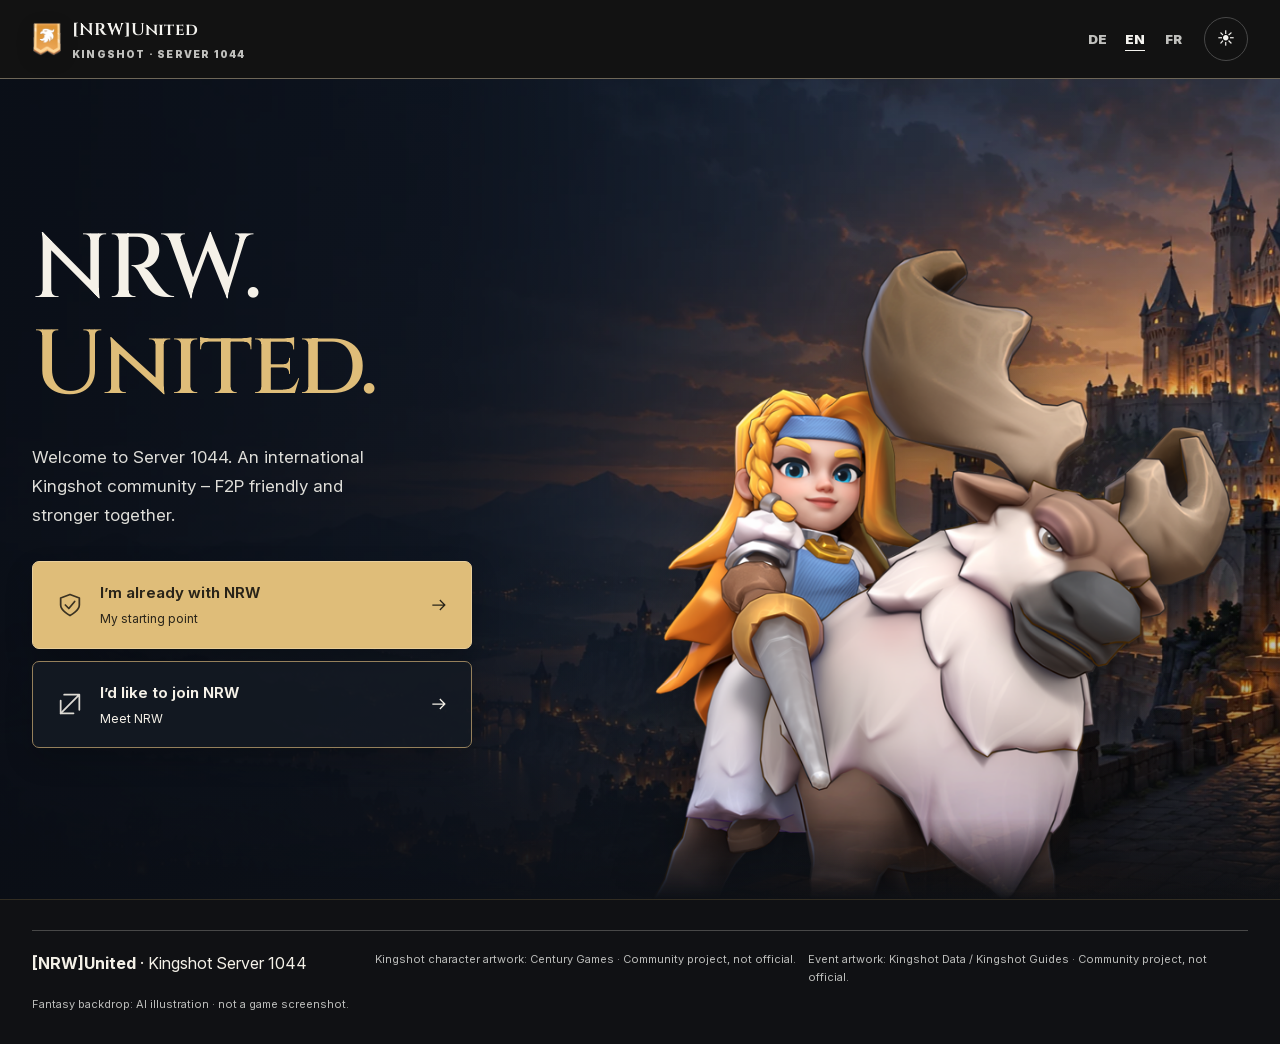
==== commit 8b37b877: "Give Welcome a cinematic dark and gold scene with accessible motion" ====
--- a/index.html
+++ b/index.html
@@ -11,7 +11,7 @@
 <link rel="shortcut icon" href="assets/nrw-banner.svg"/>
 <link rel="apple-touch-icon" href="assets/nrw-banner.svg"/>
 <link rel="manifest" href="site.webmanifest"/>
-<link rel="stylesheet" href="styles.css"><link rel="stylesheet" href="welcome.css"><link rel="stylesheet" href="leitung/public-feed.css?v=pages-1">
+<link rel="preload" href="assets/welcome/Cinzel-Variable.ttf" as="font" type="font/ttf" crossorigin><link rel="stylesheet" href="styles.css"><link rel="stylesheet" href="welcome.css"><link rel="stylesheet" href="welcome-cinematic.css"><link rel="stylesheet" href="leitung/public-feed.css?v=pages-1">
   <script defer src="/_vercel/insights/script.js"></script>
 </head>
 <body data-lang="en" data-welcome-view="landing"><a class="skip-link" href="#welcome-paths"><span class="de">Zum Inhalt</span><span class="en">Skip to content</span><span class="fr">Aller au contenu</span></a>
@@ -23,7 +23,7 @@
 
 </div>
 </nav></div><div class="wrap"><nav class="audience-switch" aria-label="NRW" hidden><a href="#start" data-view-link="member"><span class="de">Mitglied</span><span class="en">Member</span><span class="fr">Membre</span></a><a href="#transfer" data-view-link="transfer"><span class="de">Transfer</span><span class="en">Transfer</span><span class="fr">Transfert</span></a><a href="#top" class="home-link"><span class="de">Zur Startseite</span><span class="en">Back to welcome</span><span class="fr">Retour à l’accueil</span></a></nav></div></div>
-<main id="top"><header class="welcome-hero" id="welcome-home"><div class="wrap hero-layout"><div class="hero-content"><h1><span class="de">Willkommen<br>bei NRW.</span><span class="en">Welcome<br>to NRW.</span><span class="fr">Bienvenue<br>chez NRW.</span></h1><p class="welcome-lead"><span class="de">Kingshot auf Server 1044. International, F2P-freundlich und gemeinsam stärker.</span><span class="en">Kingshot on Server 1044. International, F2P friendly and stronger together.</span><span class="fr">Kingshot sur le serveur 1044. Une alliance internationale, ouverte au F2P et plus forte ensemble.</span></p><div class="welcome-paths" id="welcome-paths"><a class="path-link member-path" href="#start"><strong><span class="de">Ich bin bereits bei NRW</span><span class="en">I’m already with NRW</span><span class="fr">Je suis déjà chez NRW</span></strong><span><span class="de">Mein Einstieg</span><span class="en">My starting point</span><span class="fr">Mes premiers pas</span> <span aria-hidden="true">→</span></span></a><a class="path-link transfer-path" href="#transfer"><strong><span class="de">Ich möchte zu NRW wechseln</span><span class="en">I’d like to join NRW</span><span class="fr">Je souhaite rejoindre NRW</span></strong><span><span class="de">NRW kennenlernen</span><span class="en">Meet NRW</span><span class="fr">Découvrir NRW</span> <span aria-hidden="true">→</span></span></a></div></div><div class="hero-artwork"><img src="assets/welcome/helga.png" width="789" height="751" fetchpriority="high" alt="Kingshot Helga"></div></div></header><div data-path="member" hidden><section id="start" class="member-hub"><div class="wrap"><h1><span class="de">Dein Start bei NRW.</span><span class="en">Your start at NRW.</span><span class="fr">Tes premiers pas chez NRW.</span></h1><p><span class="de">Schön, dass du da bist. Dein Spielalltag beginnt im Player Dashboard.</span><span class="en">Great to have you here. Head to the Player Dashboard for your daily game.</span><span class="fr">Ravis de te voir ici. Le Player Dashboard t’accompagne au quotidien.</span></p><a class="btn btn-primary" href="dashboard/">Player Dashboard <span aria-hidden="true">↗</span></a><div class="member-shortcuts"><a data-discord-invite hidden target="_blank" rel="noopener">Discord ↗</a><a href="#profile"><span class="de">Sprachprofil</span><span class="en">Language profile</span><span class="fr">Profil linguistique</span></a><a href="laws.html">Server Laws ↗</a><a href="bear/preview-v3.html"><span class="de">Bären-Optimierer</span><span class="en">Bear Optimizer</span><span class="fr">Optimiseur Ours</span> ↗</a></div></div></section></div><div data-path="transfer" hidden><section id="transfer" class="transfer-intro"><div class="wrap"><h1><span class="de">Passt NRW zu dir?</span><span class="en">Is NRW your next team?</span><span class="fr">NRW, ta prochaine équipe?</span></h1><p><span class="de">Wir spielen gemeinsam, ohne dass Kingshot zum zweiten Job wird. Bei wichtigen Events zählen Absprache und Teamplay.</span><span class="en">We play together while leaving room for real life. For major events, coordination and teamwork matter.</span><span class="fr">Nous jouons ensemble en gardant du temps pour la vraie vie. Lors des grands événements, coordination et esprit d’équipe comptent.</span></p><ul class="values-line"><li><span class="de">International & F2P-freundlich</span><span class="en">International & F2P friendly</span><span class="fr">Internationale & ouverte au F2P</span></li><li><span class="de">Kein 24/7-Gaming erwartet</span><span class="en">No 24/7 gaming expected</span><span class="fr">Pas de présence 24/7 attendue</span></li><li><span class="de">Gemeinsam für KvK</span><span class="en">Together for KvK</span><span class="fr">Ensemble pour le KvK</span></li></ul></div></section><section id="contacts"><div class="wrap"><h2><span class="de">Sprich mit uns.</span><span class="en">Talk to us.</span><span class="fr">Parlons-en.</span></h2><div class="contacts-grid"><article class="contact-card" data-contact-id="151869669"><div class="contact-portrait"><img src="assets/welcome/jey.png" width="256" height="256" loading="lazy" alt="Jey"><span class="portrait-fallback" hidden aria-hidden="true">NRW</span></div><div><p class="contact-role"><span class="de">Transfer-Ansprechpartner</span><span class="en">Transfer contact</span><span class="fr">Contact transfert</span></p><h3>Jey</h3><p><span class="de">Schreib mir direkt in Kingshot. Wir besprechen gemeinsam, ob NRW zu dir passt.</span><span class="en">Message me directly in Kingshot. We’ll talk about whether NRW is right for you.</span><span class="fr">Écris-moi directement dans Kingshot. Voyons ensemble si NRW te correspond.</span></p><p class="game-id">Kingshot ID <strong>151869669</strong></p><button class="btn btn-soft" data-copy-id="151869669"><span class="de">Spieler-ID kopieren</span><span class="en">Copy player ID</span><span class="fr">Copier l’ID du joueur</span></button></div></article><article class="contact-card" data-contact-id="155097147"><div class="contact-portrait"><img src="assets/welcome/demaze.png" width="256" height="256" loading="lazy" alt="Demazeᴳᴱᴿ"><span class="portrait-fallback" hidden aria-hidden="true">NRW</span></div><div><p class="contact-role"><span class="de">Transfer-Ansprechpartner</span><span class="en">Transfer contact</span><span class="fr">Contact transfert</span></p><h3>Demazeᴳᴱᴿ</h3><p><span class="de">Schreib mir direkt in Kingshot. Wir besprechen gemeinsam, ob NRW zu dir passt.</span><span class="en">Message me directly in Kingshot. We’ll talk about whether NRW is right for you.</span><span class="fr">Écris-moi directement dans Kingshot. Voyons ensemble si NRW te correspond.</span></p><p class="game-id">Kingshot ID <strong>155097147</strong></p><button class="btn btn-soft" data-copy-id="155097147"><span class="de">Spieler-ID kopieren</span><span class="en">Copy player ID</span><span class="fr">Copier l’ID du joueur</span></button></div></article></div><p class="contact-help"><span class="de">Im Spielerprofil über die ID suchen und eine private Nachricht senden. Discord ist für die Kontaktaufnahme nicht erforderlich.</span><span class="en">Find the player by ID in the player profile and send a private message. Discord is not required to get in touch.</span><span class="fr">Recherche le joueur par son ID dans le profil et envoie-lui un message privé. Discord n’est pas nécessaire pour prendre contact.</span></p><ol class="transfer-steps"><li><span class="de">Im Spiel Kontakt aufnehmen</span><span class="en">Get in touch in game</span><span class="fr">Prendre contact en jeu</span></li><li><span class="de">Spielweise & Möglichkeiten klären</span><span class="en">Discuss play style & options</span><span class="fr">Discuter du jeu & des possibilités</span></li><li><span class="de">Transfer gemeinsam vorbereiten</span><span class="en">Prepare the transfer together</span><span class="fr">Préparer le transfert ensemble</span></li></ol><p id="contact-status" role="status"></p></div></section></div><div data-shared hidden><div class="wrap shared-schedule"><details class="info-disclosure" id="times-disclosure"><summary><span class="de">Unsere Eventzeiten</span><span class="en">Our event times</span><span class="fr">Nos horaires d’événements</span></summary><div class="disclosure-body"><section id="times"><div class="wrap">
+<main id="top"><div class="path-ambience" hidden aria-hidden="true"><img src="assets/welcome/kingdom-dusk.webp" width="1672" height="941" alt=""></div><header class="welcome-hero" id="welcome-home"><div class="scene-backdrop" aria-hidden="true"><img src="assets/welcome/kingdom-dusk.webp" width="1672" height="941" fetchpriority="high" alt=""></div><div class="scene-shade" aria-hidden="true"></div><div class="wrap hero-layout"><div class="hero-content"><h1 class="hero-wordmark">NRW.<br><em>United.</em></h1><p class="welcome-lead"><span class="de">Willkommen auf Server 1044. Eine internationale Kingshot-Gemeinschaft – F2P-freundlich und gemeinsam stärker.</span><span class="en">Welcome to Server 1044. An international Kingshot community – F2P friendly and stronger together.</span><span class="fr">Bienvenue sur le serveur 1044. Une communauté Kingshot internationale, ouverte au F2P et plus forte ensemble.</span></p><div class="welcome-paths" id="welcome-paths"><div class="path-reveal"><a class="path-link member-path" href="#start"><span class="path-icon" aria-hidden="true"><svg viewBox="0 0 24 24" fill="none" stroke="currentColor" stroke-width="1.5" stroke-linecap="round" stroke-linejoin="round"><path d="M12 3 4 6v6c0 5 8 9 8 9s8-4 8-9V6l-8-3Z"/><path d="m8 12 3 3 5-6"/></svg></span><strong><span class="de">Ich bin bereits bei NRW</span><span class="en">I’m already with NRW</span><span class="fr">Je suis déjà chez NRW</span></strong><span class="path-caption"><span class="de">Mein Einstieg</span><span class="en">My starting point</span><span class="fr">Mes premiers pas</span></span><svg class="path-arrow" viewBox="0 0 24 24" fill="none" stroke="currentColor" stroke-width="1.5" aria-hidden="true"><path d="M4 12h15m-6-6 6 6-6 6"/></svg></a></div><div class="path-reveal"><a class="path-link transfer-path" href="#transfer"><span class="path-icon" aria-hidden="true"><svg viewBox="0 0 24 24" fill="none" stroke="currentColor" stroke-width="1.5" stroke-linecap="round" stroke-linejoin="round"><path d="M4 20 20 4M7 4h13v13"/><path d="M4 9v11h11"/></svg></span><strong><span class="de">Ich möchte zu NRW wechseln</span><span class="en">I’d like to join NRW</span><span class="fr">Je souhaite rejoindre NRW</span></strong><span class="path-caption"><span class="de">NRW kennenlernen</span><span class="en">Meet NRW</span><span class="fr">Découvrir NRW</span></span><svg class="path-arrow" viewBox="0 0 24 24" fill="none" stroke="currentColor" stroke-width="1.5" aria-hidden="true"><path d="M4 12h15m-6-6 6 6-6 6"/></svg></a></div></div></div><div class="hero-artwork"><div class="figure-depth"><img src="assets/welcome/helga.png" width="789" height="751" fetchpriority="high" alt="Kingshot Helga"></div></div></div></header><div data-path="member" hidden><section id="start" class="member-hub"><div class="wrap"><h1><span class="de">Dein Start bei NRW.</span><span class="en">Your start at NRW.</span><span class="fr">Tes premiers pas chez NRW.</span></h1><p><span class="de">Schön, dass du da bist. Dein Spielalltag beginnt im Player Dashboard.</span><span class="en">Great to have you here. Head to the Player Dashboard for your daily game.</span><span class="fr">Ravis de te voir ici. Le Player Dashboard t’accompagne au quotidien.</span></p><a class="btn btn-primary" href="dashboard/">Player Dashboard <span aria-hidden="true">↗</span></a><div class="member-shortcuts"><a data-discord-invite hidden target="_blank" rel="noopener">Discord ↗</a><a href="#profile"><span class="de">Sprachprofil</span><span class="en">Language profile</span><span class="fr">Profil linguistique</span></a><a href="laws.html">Server Laws ↗</a><a href="bear/preview-v3.html"><span class="de">Bären-Optimierer</span><span class="en">Bear Optimizer</span><span class="fr">Optimiseur Ours</span> ↗</a></div></div></section></div><div data-path="transfer" hidden><section id="transfer" class="transfer-intro"><div class="wrap"><h1><span class="de">Passt NRW zu dir?</span><span class="en">Is NRW your next team?</span><span class="fr">NRW, ta prochaine équipe?</span></h1><p><span class="de">Wir spielen gemeinsam, ohne dass Kingshot zum zweiten Job wird. Bei wichtigen Events zählen Absprache und Teamplay.</span><span class="en">We play together while leaving room for real life. For major events, coordination and teamwork matter.</span><span class="fr">Nous jouons ensemble en gardant du temps pour la vraie vie. Lors des grands événements, coordination et esprit d’équipe comptent.</span></p><ul class="values-line"><li><span class="de">International & F2P-freundlich</span><span class="en">International & F2P friendly</span><span class="fr">Internationale & ouverte au F2P</span></li><li><span class="de">Kein 24/7-Gaming erwartet</span><span class="en">No 24/7 gaming expected</span><span class="fr">Pas de présence 24/7 attendue</span></li><li><span class="de">Gemeinsam für KvK</span><span class="en">Together for KvK</span><span class="fr">Ensemble pour le KvK</span></li></ul></div></section><section id="contacts"><div class="wrap"><h2><span class="de">Sprich mit uns.</span><span class="en">Talk to us.</span><span class="fr">Parlons-en.</span></h2><div class="contacts-grid"><article class="contact-card" data-contact-id="151869669"><div class="contact-portrait"><img src="assets/welcome/jey.png" width="256" height="256" loading="lazy" alt="Jey"><span class="portrait-fallback" hidden aria-hidden="true">NRW</span></div><div><p class="contact-role"><span class="de">Transfer-Ansprechpartner</span><span class="en">Transfer contact</span><span class="fr">Contact transfert</span></p><h3>Jey</h3><p><span class="de">Schreib mir direkt in Kingshot. Wir besprechen gemeinsam, ob NRW zu dir passt.</span><span class="en">Message me directly in Kingshot. We’ll talk about whether NRW is right for you.</span><span class="fr">Écris-moi directement dans Kingshot. Voyons ensemble si NRW te correspond.</span></p><p class="game-id">Kingshot ID <strong>151869669</strong></p><button class="btn btn-soft" data-copy-id="151869669"><span class="de">Spieler-ID kopieren</span><span class="en">Copy player ID</span><span class="fr">Copier l’ID du joueur</span></button></div></article><article class="contact-card" data-contact-id="155097147"><div class="contact-portrait"><img src="assets/welcome/demaze.png" width="256" height="256" loading="lazy" alt="Demazeᴳᴱᴿ"><span class="portrait-fallback" hidden aria-hidden="true">NRW</span></div><div><p class="contact-role"><span class="de">Transfer-Ansprechpartner</span><span class="en">Transfer contact</span><span class="fr">Contact transfert</span></p><h3>Demazeᴳᴱᴿ</h3><p><span class="de">Schreib mir direkt in Kingshot. Wir besprechen gemeinsam, ob NRW zu dir passt.</span><span class="en">Message me directly in Kingshot. We’ll talk about whether NRW is right for you.</span><span class="fr">Écris-moi directement dans Kingshot. Voyons ensemble si NRW te correspond.</span></p><p class="game-id">Kingshot ID <strong>155097147</strong></p><button class="btn btn-soft" data-copy-id="155097147"><span class="de">Spieler-ID kopieren</span><span class="en">Copy player ID</span><span class="fr">Copier l’ID du joueur</span></button></div></article></div><p class="contact-help"><span class="de">Im Spielerprofil über die ID suchen und eine private Nachricht senden. Discord ist für die Kontaktaufnahme nicht erforderlich.</span><span class="en">Find the player by ID in the player profile and send a private message. Discord is not required to get in touch.</span><span class="fr">Recherche le joueur par son ID dans le profil et envoie-lui un message privé. Discord n’est pas nécessaire pour prendre contact.</span></p><ol class="transfer-steps"><li><span class="de">Im Spiel Kontakt aufnehmen</span><span class="en">Get in touch in game</span><span class="fr">Prendre contact en jeu</span></li><li><span class="de">Spielweise & Möglichkeiten klären</span><span class="en">Discuss play style & options</span><span class="fr">Discuter du jeu & des possibilités</span></li><li><span class="de">Transfer gemeinsam vorbereiten</span><span class="en">Prepare the transfer together</span><span class="fr">Préparer le transfert ensemble</span></li></ol><p id="contact-status" role="status"></p></div></section></div><div data-shared hidden><div class="wrap shared-schedule"><details class="info-disclosure" id="times-disclosure"><summary><span class="de">Unsere Eventzeiten</span><span class="en">Our event times</span><span class="fr">Nos horaires d’événements</span></summary><div class="disclosure-body"><section id="times"><div class="wrap">
 <div class="section-head"><h2 class="de">Wann wir uns<br/>gemeinsam treffen.</h2><h2 class="en">When we meet<br/>as an alliance.</h2><h2 class="fr">Quand nous nous retrouvons<br/>pour jouer ensemble.</h2>
 <p class="de">Alle Zeiten sind UTC. So bleibt es für unsere internationalen Mitglieder eindeutig.</p><p class="en">All times are listed in UTC so everyone has the same reference, no matter their time zone.</p><p class="fr">Tous les horaires sont indiqués en UTC afin que chacun ait la même référence, quel que soit son fuseau horaire.</p><div class="event-time-note">
 <span class="de"><b>Hinweis:</b> Zeiten für Schwertland und Tri-Alliance werden per Ingame-Abstimmung festgelegt; Bärenfallen-Zeiten können bei Bedarf angepasst werden.</span>
@@ -275,6 +275,6 @@
 <span class="de">Eventgrafiken: Kingshot Data / Kingshot Guides · Community-Projekt, nicht offiziell.</span>
 <span class="en">Event artwork: Kingshot Data / Kingshot Guides · Community project, not official.</span>
 <span class="fr">Illustrations d’événements : Kingshot Data / Kingshot Guides · Projet communautaire non officiel.</span>
-</span></div></footer>
-<script src="welcome.js" defer></script><script src="app.js" defer></script><script src="leitung/public-config.js?v=step5-2" defer></script><script src="leitung/public-feed.js?v=pages-1" defer></script>
+</span><span class="scene-credit"><span class="de">Fantasiekulisse: KI-Illustration · keine Spielaufnahme.</span><span class="en">Fantasy backdrop: AI illustration · not a game screenshot.</span><span class="fr">Décor fantastique: illustration IA · pas une capture du jeu.</span></span></div></footer>
+<script src="welcome-cinematic.js" defer></script><script src="welcome.js" defer></script><script src="app.js" defer></script><script src="leitung/public-config.js?v=step5-2" defer></script><script src="leitung/public-feed.js?v=pages-1" defer></script>
 </body></html>
--- a/welcome-cinematic.css
+++ b/welcome-cinematic.css
@@ -0,0 +1,22 @@
+@font-face{font-family:Cinzel;src:url('assets/welcome/Cinzel-Variable.ttf') format('truetype');font-weight:400 900;font-display:swap}
+body{background:var(--bg)}main{position:relative;isolation:isolate;view-transition-name:welcome-stage}.nav-shell{view-transition-name:welcome-navigation}.brand b{font-family:Cinzel,serif;font-weight:650;letter-spacing:.01em}.nav-shell{border-color:color-mix(in srgb,var(--gold) 25%,var(--line))}
+.welcome-hero{position:relative;isolation:isolate;overflow:hidden;padding:0;background:#10141b;color:#f5f1e8}.scene-backdrop{position:absolute;inset:-20px;z-index:-3;transform:scale(1.04);pointer-events:none}.scene-backdrop img{width:100%;height:100%;object-fit:cover;object-position:center;display:block}.scene-shade{position:absolute;inset:0;z-index:-2;background:linear-gradient(90deg,#0a0e16ee 0%,#0b1019c9 35%,#0b10192b 69%,#0a0e1622 100%),linear-gradient(0deg,#101114 0%,#10111455 18%,transparent 42%);pointer-events:none}.hero-layout{position:relative;min-height:min(820px,calc(100svh - 78px));grid-template-columns:1fr 1fr;gap:0;align-items:center}.hero-content{padding:56px 0 64px;max-width:560px}.hero-content .hero-wordmark{font-family:Cinzel,serif;font-size:clamp(70px,7.1vw,96px);line-height:1.06;letter-spacing:-.025em;font-weight:550;margin:0 0 28px;max-width:none;color:#f5f1e8;text-wrap:nowrap}.hero-wordmark em{font-style:normal;color:#dfbd79}.hero-content .welcome-lead{color:#deddd8;font-size:17px;line-height:1.7;max-width:38ch;margin-bottom:32px}.hero-artwork{position:absolute;right:-40px;bottom:0;width:58%;height:94%;max-width:760px;align-items:flex-end;overflow:visible;pointer-events:none;perspective:900px}.figure-depth{width:100%;height:100%;display:flex;align-items:flex-end;justify-content:center;transform-origin:50% 75%}.hero-artwork .figure-depth img{width:100%;max-width:none;height:auto;max-height:100%;object-fit:contain;object-position:center bottom;display:block;animation:none;filter:drop-shadow(0 22px 30px #0006);mask-image:linear-gradient(#000 88%,transparent 100%)}
+.welcome-paths{max-width:440px;gap:12px}.path-link{position:relative;display:grid;grid-template-columns:30px 1fr 20px;column-gap:15px;row-gap:4px;align-items:center;padding:19px 22px;border-radius:7px;isolation:isolate;overflow:hidden;box-shadow:0 12px 28px #0003;transition:transform 160ms var(--ease-out),background-color 180ms ease,border-color 180ms ease}.path-link::after{content:'';position:absolute;inset:0;background:linear-gradient(110deg,transparent 30%,#fff2 50%,transparent 70%);transform:translateX(-110%);transition:transform 260ms var(--ease-out);pointer-events:none;z-index:-1}.member-path{background:#dfbd79;color:#292419;border:1px solid #e9ce99}.transfer-path{background:#141a24db;color:#f5f1e8;border:1px solid #95805b}.path-link>.path-icon{grid-column:1;grid-row:1/3;width:30px;height:30px;margin:0;display:grid;place-items:center;opacity:.9}.path-icon svg{width:28px;height:28px}.path-link strong{grid-column:2;grid-row:1;font-size:15px;font-weight:650}.path-link>.path-caption{grid-column:2;grid-row:2;font-size:12px;margin:0;display:block}.path-link>.path-caption>span{float:none!important}.path-arrow{grid-column:3;grid-row:1/3;width:20px;height:20px;transition:transform 160ms var(--ease-out)}.path-link:active{transform:scale(.985)}.path-link:focus-visible{outline:3px solid #f5d58e;outline-offset:5px}
+.path-ambience{position:absolute;inset:0 0 auto;height:420px;z-index:-1;overflow:hidden;pointer-events:none;mask-image:linear-gradient(#000,transparent)}.path-ambience img{width:100%;height:100%;object-fit:cover;object-position:center 40%;opacity:.24}.path-ambience::after{content:'';position:absolute;inset:0;background:linear-gradient(90deg,var(--bg),transparent)}.member-hub,.transfer-intro{background:none!important;padding-top:46px}.member-hub h1,.transfer-intro h1{font-family:Cinzel,serif;font-weight:550;letter-spacing:-.02em;line-height:1.25;font-size:clamp(32px,3.6vw,46px)}.member-hub .btn-primary{border:1px solid color-mix(in srgb,var(--gold) 65%,var(--ink));box-shadow:0 10px 22px #0002;transition:transform 160ms var(--ease-out),background-color 160ms ease}.audience-switch a{position:relative}.audience-switch a[aria-current=page]::after{content:'';position:absolute;left:0;right:0;bottom:0;height:2px;background:var(--gold)}#contacts h2{font-family:Cinzel,serif;font-size:25px;font-weight:550}.contact-card{background:color-mix(in srgb,var(--surface) 93%,transparent);box-shadow:0 14px 30px #0002}.contact-portrait{border:1px solid color-mix(in srgb,var(--gold) 60%,var(--line));border-radius:8px}.contact-card h3{font-family:Cinzel,serif;font-size:25px}.info-disclosure>summary{transition:color 160ms ease}.info-disclosure[open]>summary{color:var(--brand)}.scene-credit{font-size:11px;color:var(--muted);width:100%}body[data-welcome-view=landing] .footer{margin-top:0;background:#101114;color:#bcbdbb;border-top:1px solid #65583966}.footer-row{row-gap:10px}body[data-welcome-view=landing] .footer-row>span:first-child,body[data-welcome-view=landing] .footer-row>span:first-child b{color:#f4f1e8!important}.footer-row .official-note{font-size:11px;line-height:1.6}
+@media(hover:hover) and (pointer:fine){.path-link:hover{transform:translateY(-3px)}.path-link:hover::after{transform:translateX(110%)}.path-link:hover .path-arrow{transform:translateX(4px)}.transfer-path:hover{background:#242b37f0;border-color:#d0b175}.member-path:hover{background:#ebcd91}.member-hub .btn-primary:hover{transform:translateY(-2px)}.info-disclosure>summary:hover{color:var(--brand)}}
+@media(prefers-reduced-motion:no-preference){
+ .scene-intro .scene-backdrop img{animation:kingdom-establish 1050ms var(--ease-out) both}.scene-intro .hero-wordmark{animation:kingdom-title 800ms var(--ease-out) 60ms both}.scene-intro .welcome-lead{animation:kingdom-copy 650ms var(--ease-out) 120ms both}.scene-intro .figure-depth img{animation:kingdom-figure 950ms var(--ease-out) 120ms both}.scene-intro .path-reveal:first-child{animation:kingdom-action 600ms var(--ease-out) 180ms backwards}.scene-intro .path-reveal:nth-child(2){animation:kingdom-action 600ms var(--ease-out) 240ms backwards}
+ @keyframes kingdom-establish{from{transform:scale(1.07);opacity:.68}to{transform:scale(1);opacity:1}}@keyframes kingdom-title{from{transform:translate3d(0,22px,0);opacity:.45}to{transform:none;opacity:1}}@keyframes kingdom-copy{from{transform:translate3d(0,16px,0);opacity:.5}to{transform:none;opacity:1}}@keyframes kingdom-figure{from{transform:translate3d(2%,18px,0) scale(.97);opacity:.65}to{transform:none;opacity:1}}@keyframes kingdom-action{from{transform:translate3d(0,18px,0);opacity:.6}to{transform:none;opacity:1}}
+ ::view-transition{pointer-events:none}::view-transition-old(root),::view-transition-new(root){animation:none}::view-transition-old(welcome-navigation),::view-transition-new(welcome-navigation){animation:none;mix-blend-mode:normal}::view-transition-old(welcome-stage){animation:kingdom-exit 80ms var(--ease-out) both;mix-blend-mode:normal}::view-transition-new(welcome-stage){animation:kingdom-enter 180ms var(--ease-out) 80ms both;mix-blend-mode:normal}@keyframes kingdom-exit{to{opacity:0;transform:translate3d(0,-8px,0)}}@keyframes kingdom-enter{from{opacity:0;transform:translate3d(0,14px,0)}to{opacity:1;transform:none}}
+}
+@media(min-width:1500px){.hero-layout{min-height:820px}.hero-artwork{right:-55px}}
+@media(max-width:1100px){.hero-content{max-width:470px}.hero-content .hero-wordmark{font-size:78px}.hero-artwork{right:-65px;width:61%;height:90%}.hero-content .welcome-lead{max-width:32ch}.welcome-paths{max-width:410px}.path-link{padding:17px 18px;column-gap:12px}}
+@media(max-width:800px){.hero-layout{min-height:670px}.hero-content .hero-wordmark{font-size:68px}.hero-content .welcome-lead{max-width:30ch;font-size:16px}.hero-artwork{width:62%;right:-80px;height:80%}.hero-content{max-width:390px}.welcome-paths{max-width:370px}.path-link strong{font-size:14px}.path-link{grid-template-columns:26px 1fr 18px;column-gap:10px}.path-icon svg{width:25px;height:25px}.hero-content .welcome-lead{color:#e1dfd9}}
+@media(max-width:680px){
+ .hero-layout{display:block;min-height:670px;padding-top:32px}.hero-content{padding:0 4px 36px;max-width:none;width:100%}.hero-content .hero-wordmark{font-size:55px;line-height:1.08;max-width:4.5ch;margin:0 0 112px;position:relative;z-index:2}.hero-content .welcome-lead{max-width:none;font-size:15px;line-height:1.65;margin:0 0 24px;position:relative;z-index:2}.hero-artwork{position:absolute;top:8px;right:-45px;bottom:auto;width:250px;height:280px;max-width:none;overflow:visible;align-items:flex-end;z-index:1}.hero-artwork .figure-depth img{height:285px;width:auto;max-height:none;max-width:none;object-fit:contain;mask-image:linear-gradient(#000 75%,transparent 98%)}.figure-depth{justify-content:flex-end}.welcome-paths{max-width:none;position:relative;z-index:3;gap:12px}.path-link{padding:18px;grid-template-columns:27px 1fr 18px;column-gap:12px}.path-link strong{font-size:14px}.path-link>.path-caption{font-size:12px}.scene-backdrop{inset:-10px;transform:scale(1.03)}.scene-backdrop img{object-position:69% 25%}.scene-shade{background:linear-gradient(90deg,#090e18c9 0%,#090e1855 55%,#090e181a),linear-gradient(0deg,#101114 0%,#101114f2 37%,#10111400 77%)}.member-hub,.transfer-intro{padding-top:32px}.member-hub h1,.transfer-intro h1{font-size:30px;line-height:1.3}.contact-card{padding:20px;gap:16px}.contact-card h3{font-size:23px}.path-ambience{height:320px}.path-ambience img{object-position:70% 20%;opacity:.2}.scene-credit{font-size:10px}.footer-row .official-note{font-size:10px}body[data-welcome-view=landing] .footer{padding-top:24px}.brand b{font-size:13px}.brand small{font-size:8px}
+}
+@media(max-width:680px){.hero-content .hero-wordmark{font-size:52px}.hero-content .hero-wordmark em{font-size:.81em;letter-spacing:-.02em}.hero-artwork{right:-65px}.hero-layout{min-height:630px}}
+@media(max-width:375px){.hero-content .hero-wordmark{font-size:48px;margin-bottom:120px}.hero-artwork{right:-75px;width:235px}.hero-content .welcome-lead{font-size:14px}.path-link{padding:17px 15px;column-gap:10px}.path-link strong{font-size:13px}.hero-layout{min-height:620px}.hero-artwork .figure-depth img{height:270px}}
+@media(prefers-reduced-motion:reduce){.scene-intro *{animation:none!important}.path-link,.btn,.info-disclosure>summary{transition:background-color 120ms ease,color 120ms ease!important}.scene-backdrop,.figure-depth{transform:none!important}::view-transition-group(*),::view-transition-old(*),::view-transition-new(*){animation:none!important}}
+.path-reveal{min-width:0}body[data-welcome-view=landing] .footer-row,body[data-welcome-view=landing] .footer-row>span:not(:first-child),body[data-welcome-view=landing] .footer-row>span:not(:first-child) span{color:#bcbdbb!important}body[data-welcome-view=landing] .official-note{opacity:1}
+@media(hover:hover) and (pointer:fine){.path-link:hover:active{transform:scale(.985)}}
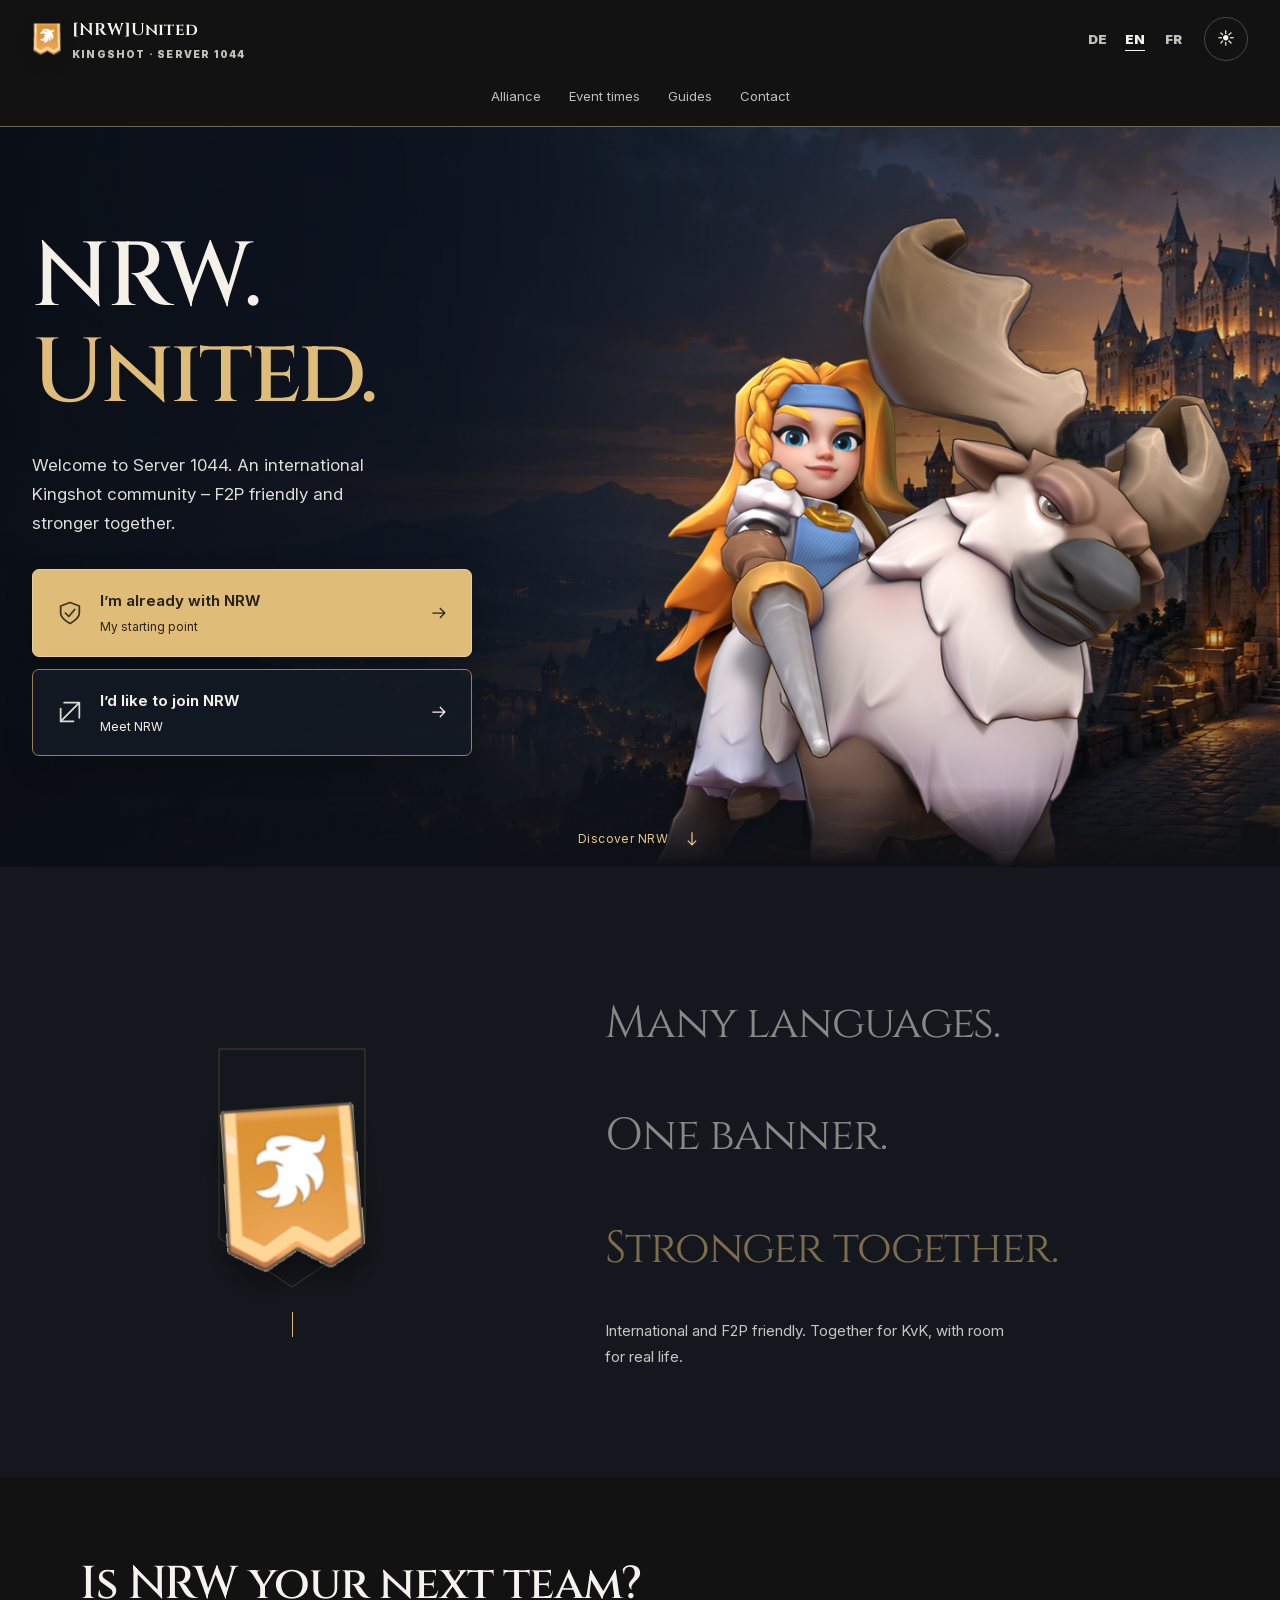
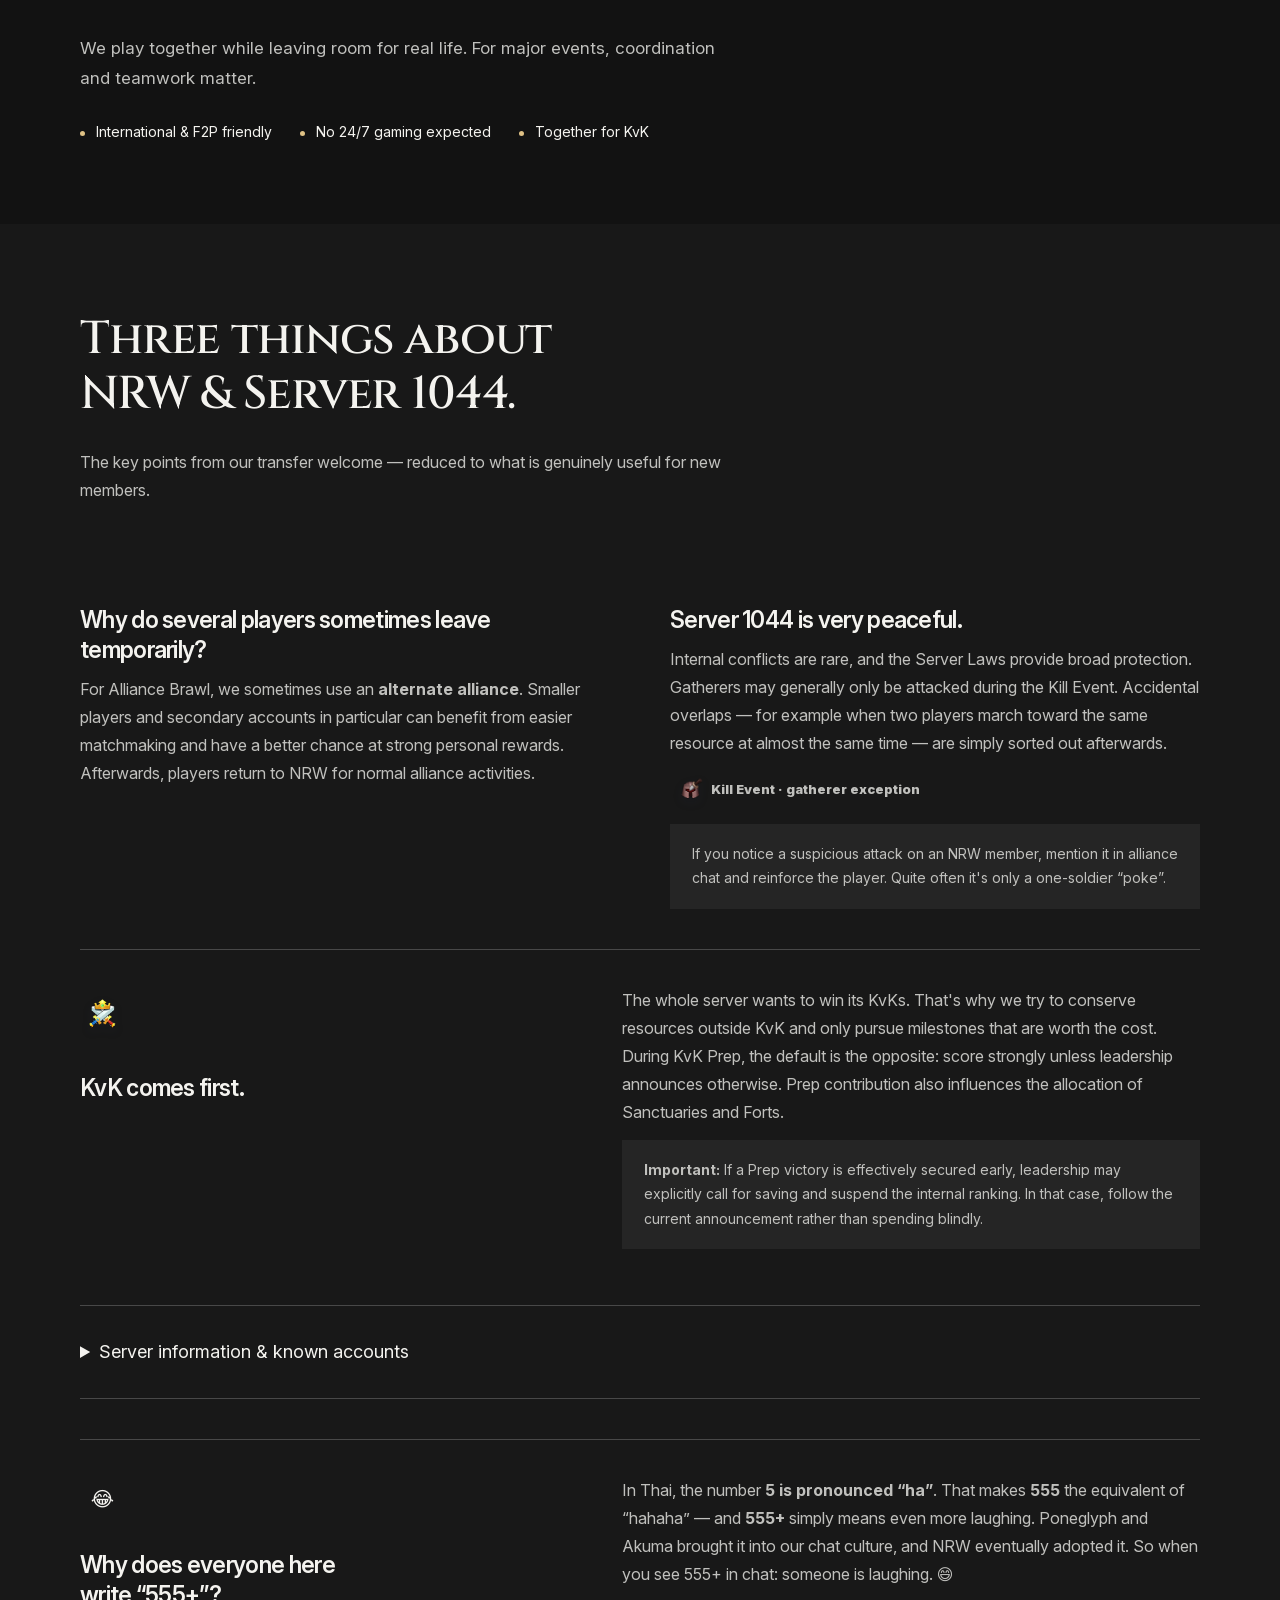
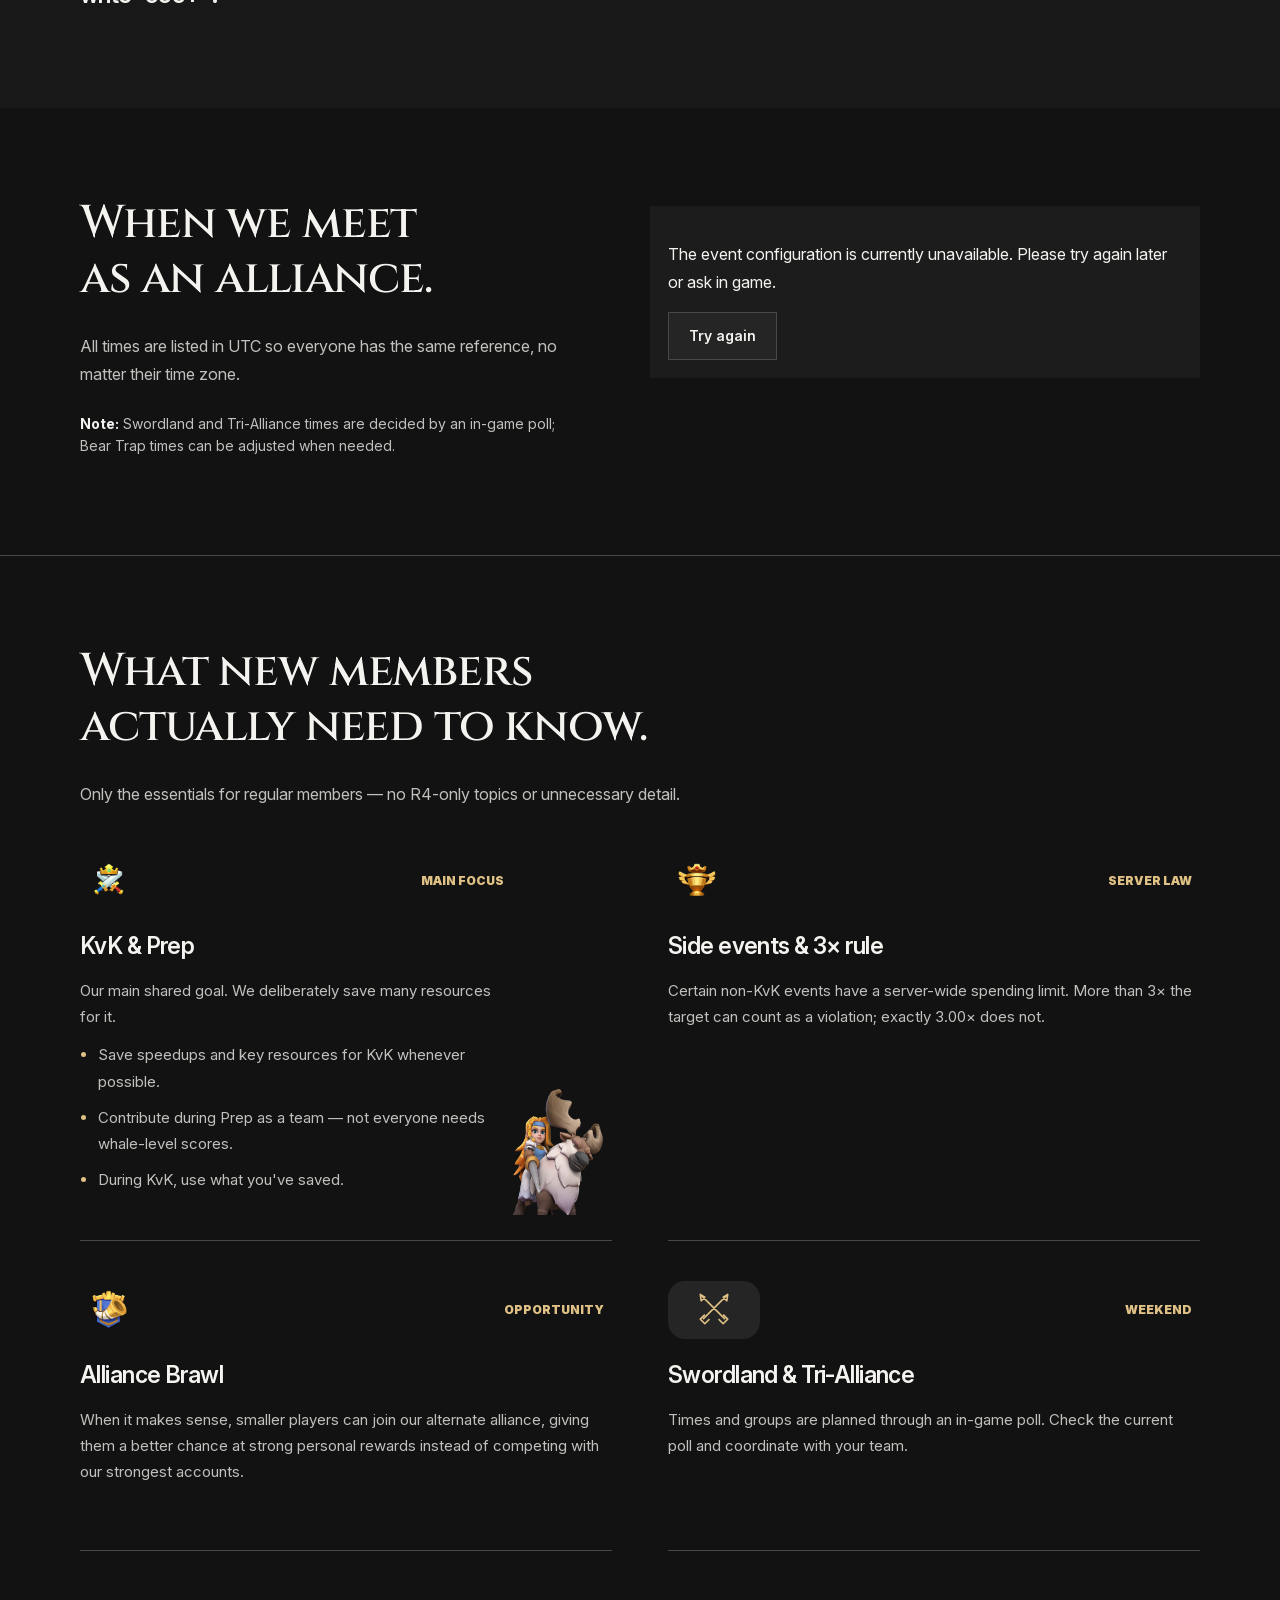
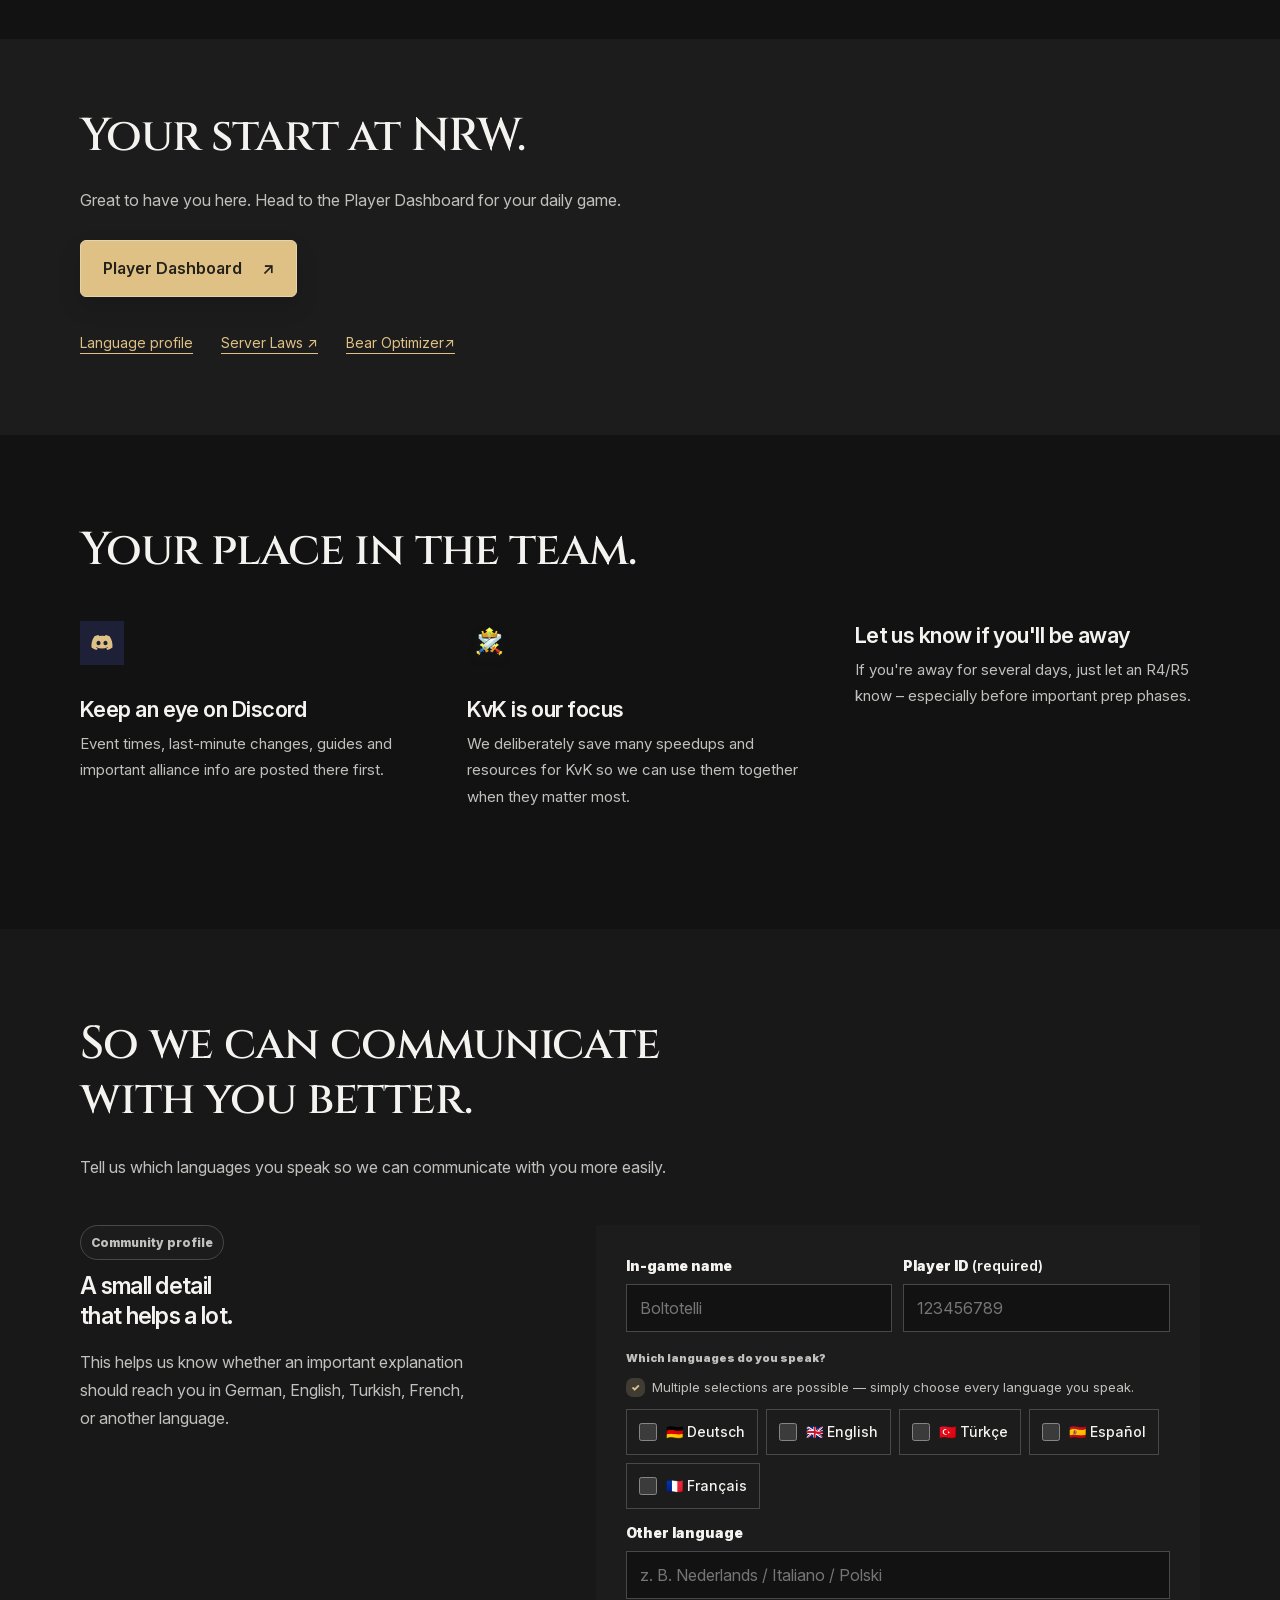
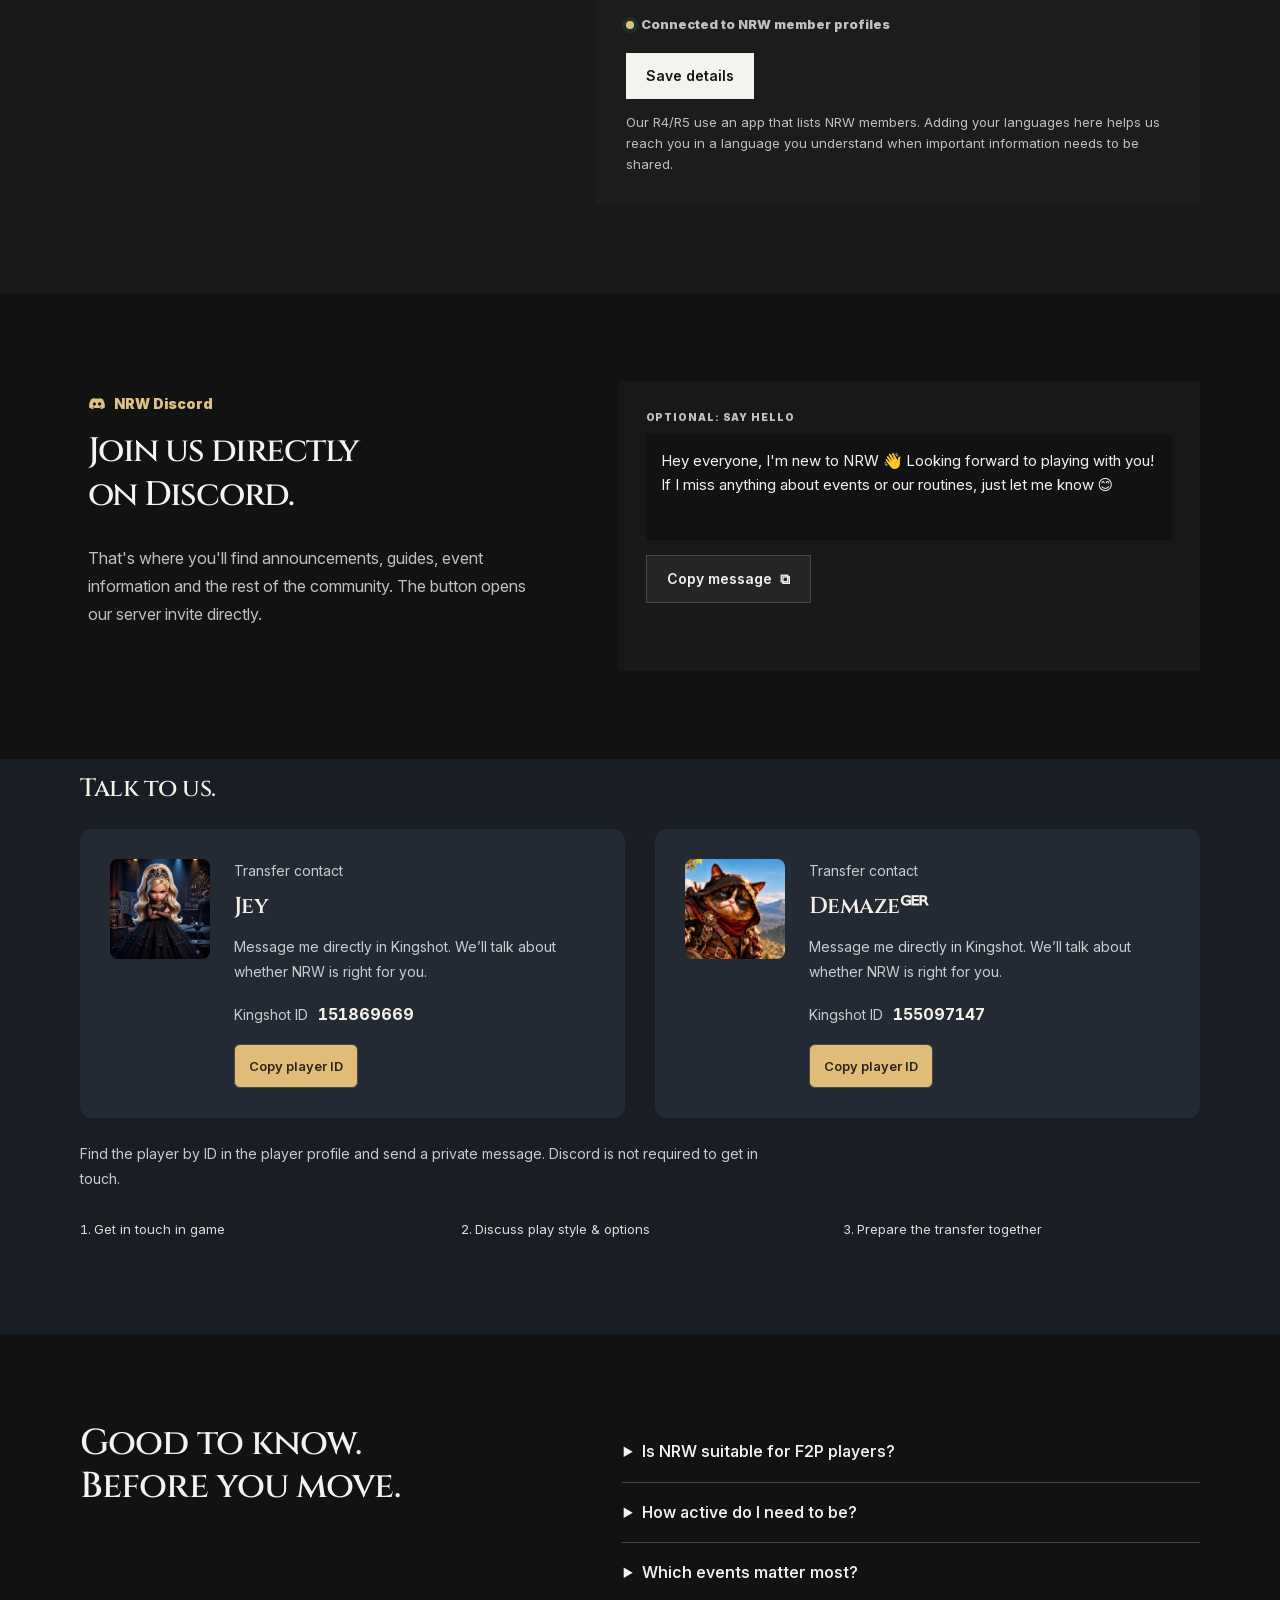
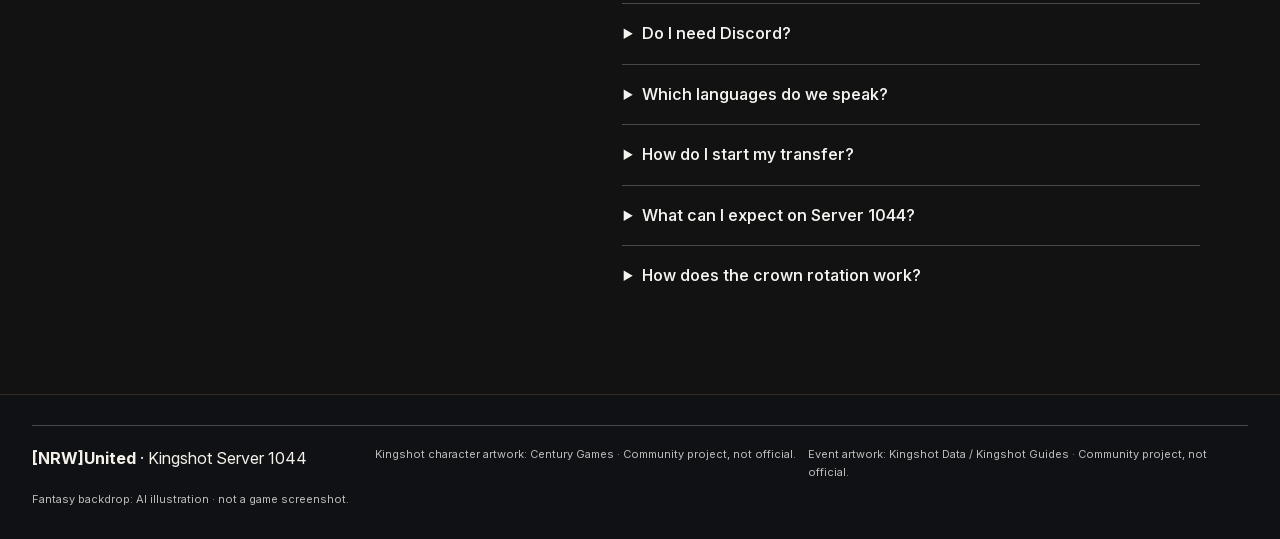
==== commit ed02c61a: "Restore continuous Welcome information with a scroll-driven alliance banner" ====
--- a/index.html
+++ b/index.html
@@ -1,63 +1,32 @@
 <!DOCTYPE html>
-
-<html data-theme="dark" lang="en">
-<head>
-<meta charset="utf-8"/><meta content="width=device-width,initial-scale=1" name="viewport"/>
-<meta content="#121212" name="theme-color"/>
+<html data-theme="dark" lang="en"><head>
+<meta charset="utf-8"><meta content="width=device-width,initial-scale=1" name="viewport">
+<meta content="#121212" name="theme-color">
 <title>Welcome to NRW · Server 1044</title>
-<meta name="application-name" content="Welcome NRW"/>
-<meta name="apple-mobile-web-app-title" content="Welcome NRW"/>
-<link rel="icon" type="image/svg+xml" href="assets/nrw-banner.svg"/>
-<link rel="shortcut icon" href="assets/nrw-banner.svg"/>
-<link rel="apple-touch-icon" href="assets/nrw-banner.svg"/>
-<link rel="manifest" href="site.webmanifest"/>
-<link rel="preload" href="assets/welcome/Cinzel-Variable.ttf" as="font" type="font/ttf" crossorigin><link rel="stylesheet" href="styles.css"><link rel="stylesheet" href="welcome.css"><link rel="stylesheet" href="welcome-cinematic.css"><link rel="stylesheet" href="leitung/public-feed.css?v=pages-1">
-  <script defer src="/_vercel/insights/script.js"></script>
+<meta name="application-name" content="Welcome NRW">
+<meta name="apple-mobile-web-app-title" content="Welcome NRW">
+<link rel="icon" type="image/svg+xml" href="assets/nrw-banner.svg">
+<link rel="shortcut icon" href="assets/nrw-banner.svg">
+<link rel="apple-touch-icon" href="assets/nrw-banner.svg">
+<link rel="manifest" href="site.webmanifest">
+<link rel="preload" href="assets/welcome/Cinzel-Variable.ttf" as="font" type="font/ttf" crossorigin=""><link rel="stylesheet" href="styles.css"><link rel="stylesheet" href="welcome.css"><link rel="stylesheet" href="welcome-cinematic.css"><link rel="stylesheet" href="welcome-story.css"><link rel="stylesheet" href="leitung/public-feed.css?v=pages-1">
+  <script defer="" src="/_vercel/insights/script.js"></script>
 </head>
-<body data-lang="en" data-welcome-view="landing"><a class="skip-link" href="#welcome-paths"><span class="de">Zum Inhalt</span><span class="en">Skip to content</span><span class="fr">Aller au contenu</span></a>
+<body data-lang="en" data-welcome-view="landing" class="welcome-scroll"><a class="skip-link" href="#alliance-story"><span class="de">Zum Inhalt</span><span class="en">Skip to content</span><span class="fr">Aller au contenu</span></a>
 <div class="nav-shell"><div class="wrap"><nav>
-<a class="brand" href="#top"><img alt="NRW Banner" class="banner-mini" data-alliance-logo src="assets/nrw-banner.svg"/><span><b data-alliance-name>[NRW]United</b><small>KINGSHOT · SERVER 1044</small></span></a>
+<a class="brand" href="#top"><img alt="NRW Banner" class="banner-mini" data-alliance-logo="" src="assets/nrw-banner.svg"><span><b data-alliance-name="">[NRW]United</b><small>KINGSHOT · SERVER 1044</small></span></a>
 <div class="nav-actions">
 <div class="lang-toggle"><button data-lang-btn="de">DE</button><button data-lang-btn="en">EN</button><button data-lang-btn="fr">FR</button></div>
 <button aria-label="Dark/Light Mode" class="icon-btn" id="themeBtn">☾</button>
 
 </div>
-</nav></div><div class="wrap"><nav class="audience-switch" aria-label="NRW" hidden><a href="#start" data-view-link="member"><span class="de">Mitglied</span><span class="en">Member</span><span class="fr">Membre</span></a><a href="#transfer" data-view-link="transfer"><span class="de">Transfer</span><span class="en">Transfer</span><span class="fr">Transfert</span></a><a href="#top" class="home-link"><span class="de">Zur Startseite</span><span class="en">Back to welcome</span><span class="fr">Retour à l’accueil</span></a></nav></div></div>
-<main id="top"><div class="path-ambience" hidden aria-hidden="true"><img src="assets/welcome/kingdom-dusk.webp" width="1672" height="941" alt=""></div><header class="welcome-hero" id="welcome-home"><div class="scene-backdrop" aria-hidden="true"><img src="assets/welcome/kingdom-dusk.webp" width="1672" height="941" fetchpriority="high" alt=""></div><div class="scene-shade" aria-hidden="true"></div><div class="wrap hero-layout"><div class="hero-content"><h1 class="hero-wordmark">NRW.<br><em>United.</em></h1><p class="welcome-lead"><span class="de">Willkommen auf Server 1044. Eine internationale Kingshot-Gemeinschaft – F2P-freundlich und gemeinsam stärker.</span><span class="en">Welcome to Server 1044. An international Kingshot community – F2P friendly and stronger together.</span><span class="fr">Bienvenue sur le serveur 1044. Une communauté Kingshot internationale, ouverte au F2P et plus forte ensemble.</span></p><div class="welcome-paths" id="welcome-paths"><div class="path-reveal"><a class="path-link member-path" href="#start"><span class="path-icon" aria-hidden="true"><svg viewBox="0 0 24 24" fill="none" stroke="currentColor" stroke-width="1.5" stroke-linecap="round" stroke-linejoin="round"><path d="M12 3 4 6v6c0 5 8 9 8 9s8-4 8-9V6l-8-3Z"/><path d="m8 12 3 3 5-6"/></svg></span><strong><span class="de">Ich bin bereits bei NRW</span><span class="en">I’m already with NRW</span><span class="fr">Je suis déjà chez NRW</span></strong><span class="path-caption"><span class="de">Mein Einstieg</span><span class="en">My starting point</span><span class="fr">Mes premiers pas</span></span><svg class="path-arrow" viewBox="0 0 24 24" fill="none" stroke="currentColor" stroke-width="1.5" aria-hidden="true"><path d="M4 12h15m-6-6 6 6-6 6"/></svg></a></div><div class="path-reveal"><a class="path-link transfer-path" href="#transfer"><span class="path-icon" aria-hidden="true"><svg viewBox="0 0 24 24" fill="none" stroke="currentColor" stroke-width="1.5" stroke-linecap="round" stroke-linejoin="round"><path d="M4 20 20 4M7 4h13v13"/><path d="M4 9v11h11"/></svg></span><strong><span class="de">Ich möchte zu NRW wechseln</span><span class="en">I’d like to join NRW</span><span class="fr">Je souhaite rejoindre NRW</span></strong><span class="path-caption"><span class="de">NRW kennenlernen</span><span class="en">Meet NRW</span><span class="fr">Découvrir NRW</span></span><svg class="path-arrow" viewBox="0 0 24 24" fill="none" stroke="currentColor" stroke-width="1.5" aria-hidden="true"><path d="M4 12h15m-6-6 6 6-6 6"/></svg></a></div></div></div><div class="hero-artwork"><div class="figure-depth"><img src="assets/welcome/helga.png" width="789" height="751" fetchpriority="high" alt="Kingshot Helga"></div></div></div></header><div data-path="member" hidden><section id="start" class="member-hub"><div class="wrap"><h1><span class="de">Dein Start bei NRW.</span><span class="en">Your start at NRW.</span><span class="fr">Tes premiers pas chez NRW.</span></h1><p><span class="de">Schön, dass du da bist. Dein Spielalltag beginnt im Player Dashboard.</span><span class="en">Great to have you here. Head to the Player Dashboard for your daily game.</span><span class="fr">Ravis de te voir ici. Le Player Dashboard t’accompagne au quotidien.</span></p><a class="btn btn-primary" href="dashboard/">Player Dashboard <span aria-hidden="true">↗</span></a><div class="member-shortcuts"><a data-discord-invite hidden target="_blank" rel="noopener">Discord ↗</a><a href="#profile"><span class="de">Sprachprofil</span><span class="en">Language profile</span><span class="fr">Profil linguistique</span></a><a href="laws.html">Server Laws ↗</a><a href="bear/preview-v3.html"><span class="de">Bären-Optimierer</span><span class="en">Bear Optimizer</span><span class="fr">Optimiseur Ours</span> ↗</a></div></div></section></div><div data-path="transfer" hidden><section id="transfer" class="transfer-intro"><div class="wrap"><h1><span class="de">Passt NRW zu dir?</span><span class="en">Is NRW your next team?</span><span class="fr">NRW, ta prochaine équipe?</span></h1><p><span class="de">Wir spielen gemeinsam, ohne dass Kingshot zum zweiten Job wird. Bei wichtigen Events zählen Absprache und Teamplay.</span><span class="en">We play together while leaving room for real life. For major events, coordination and teamwork matter.</span><span class="fr">Nous jouons ensemble en gardant du temps pour la vraie vie. Lors des grands événements, coordination et esprit d’équipe comptent.</span></p><ul class="values-line"><li><span class="de">International & F2P-freundlich</span><span class="en">International & F2P friendly</span><span class="fr">Internationale & ouverte au F2P</span></li><li><span class="de">Kein 24/7-Gaming erwartet</span><span class="en">No 24/7 gaming expected</span><span class="fr">Pas de présence 24/7 attendue</span></li><li><span class="de">Gemeinsam für KvK</span><span class="en">Together for KvK</span><span class="fr">Ensemble pour le KvK</span></li></ul></div></section><section id="contacts"><div class="wrap"><h2><span class="de">Sprich mit uns.</span><span class="en">Talk to us.</span><span class="fr">Parlons-en.</span></h2><div class="contacts-grid"><article class="contact-card" data-contact-id="151869669"><div class="contact-portrait"><img src="assets/welcome/jey.png" width="256" height="256" loading="lazy" alt="Jey"><span class="portrait-fallback" hidden aria-hidden="true">NRW</span></div><div><p class="contact-role"><span class="de">Transfer-Ansprechpartner</span><span class="en">Transfer contact</span><span class="fr">Contact transfert</span></p><h3>Jey</h3><p><span class="de">Schreib mir direkt in Kingshot. Wir besprechen gemeinsam, ob NRW zu dir passt.</span><span class="en">Message me directly in Kingshot. We’ll talk about whether NRW is right for you.</span><span class="fr">Écris-moi directement dans Kingshot. Voyons ensemble si NRW te correspond.</span></p><p class="game-id">Kingshot ID <strong>151869669</strong></p><button class="btn btn-soft" data-copy-id="151869669"><span class="de">Spieler-ID kopieren</span><span class="en">Copy player ID</span><span class="fr">Copier l’ID du joueur</span></button></div></article><article class="contact-card" data-contact-id="155097147"><div class="contact-portrait"><img src="assets/welcome/demaze.png" width="256" height="256" loading="lazy" alt="Demazeᴳᴱᴿ"><span class="portrait-fallback" hidden aria-hidden="true">NRW</span></div><div><p class="contact-role"><span class="de">Transfer-Ansprechpartner</span><span class="en">Transfer contact</span><span class="fr">Contact transfert</span></p><h3>Demazeᴳᴱᴿ</h3><p><span class="de">Schreib mir direkt in Kingshot. Wir besprechen gemeinsam, ob NRW zu dir passt.</span><span class="en">Message me directly in Kingshot. We’ll talk about whether NRW is right for you.</span><span class="fr">Écris-moi directement dans Kingshot. Voyons ensemble si NRW te correspond.</span></p><p class="game-id">Kingshot ID <strong>155097147</strong></p><button class="btn btn-soft" data-copy-id="155097147"><span class="de">Spieler-ID kopieren</span><span class="en">Copy player ID</span><span class="fr">Copier l’ID du joueur</span></button></div></article></div><p class="contact-help"><span class="de">Im Spielerprofil über die ID suchen und eine private Nachricht senden. Discord ist für die Kontaktaufnahme nicht erforderlich.</span><span class="en">Find the player by ID in the player profile and send a private message. Discord is not required to get in touch.</span><span class="fr">Recherche le joueur par son ID dans le profil et envoie-lui un message privé. Discord n’est pas nécessaire pour prendre contact.</span></p><ol class="transfer-steps"><li><span class="de">Im Spiel Kontakt aufnehmen</span><span class="en">Get in touch in game</span><span class="fr">Prendre contact en jeu</span></li><li><span class="de">Spielweise & Möglichkeiten klären</span><span class="en">Discuss play style & options</span><span class="fr">Discuter du jeu & des possibilités</span></li><li><span class="de">Transfer gemeinsam vorbereiten</span><span class="en">Prepare the transfer together</span><span class="fr">Préparer le transfert ensemble</span></li></ol><p id="contact-status" role="status"></p></div></section></div><div data-shared hidden><div class="wrap shared-schedule"><details class="info-disclosure" id="times-disclosure"><summary><span class="de">Unsere Eventzeiten</span><span class="en">Our event times</span><span class="fr">Nos horaires d’événements</span></summary><div class="disclosure-body"><section id="times"><div class="wrap">
-<div class="section-head"><h2 class="de">Wann wir uns<br/>gemeinsam treffen.</h2><h2 class="en">When we meet<br/>as an alliance.</h2><h2 class="fr">Quand nous nous retrouvons<br/>pour jouer ensemble.</h2>
-<p class="de">Alle Zeiten sind UTC. So bleibt es für unsere internationalen Mitglieder eindeutig.</p><p class="en">All times are listed in UTC so everyone has the same reference, no matter their time zone.</p><p class="fr">Tous les horaires sont indiqués en UTC afin que chacun ait la même référence, quel que soit son fuseau horaire.</p><div class="event-time-note">
-<span class="de"><b>Hinweis:</b> Zeiten für Schwertland und Tri-Alliance werden per Ingame-Abstimmung festgelegt; Bärenfallen-Zeiten können bei Bedarf angepasst werden.</span>
-<span class="en"><b>Note:</b> Swordland and Tri-Alliance times are decided by an in-game poll; Bear Trap times can be adjusted when needed.</span>
-<span class="fr"><b>Remarque :</b> Les horaires de Swordland et Tri-Alliance sont décidés par un sondage en jeu. Les horaires des Bear Traps peuvent être modifiés si nécessaire.</span>
-</div></div>
-<div class="schedule" id="welcome-schedule" aria-live="polite"><p><span class="de">Eventkonfiguration wird geladen …</span><span class="en">Loading event configuration …</span><span class="fr">Chargement de la configuration …</span></p></div>
-</div></section></div></details></div><section data-allianceos="events" hidden><div class="wrap"><div data-aos-content></div></div></section></div><div data-path="member" hidden><div class="wrap member-information"><details class="info-disclosure" id="onboarding-details"><summary><span class="de">Drei Dinge für den Anfang</span><span class="en">Three things to get started</span><span class="fr">Trois repères pour commencer</span></summary><div class="disclosure-body"><section id="first-steps"><div class="wrap">
-
-<div class="start-grid">
-<article class="start-card">
-<div class="step-icon discord-step-icon"><svg aria-hidden="true" viewbox="0 0 24 24"><path d="M19.54 5.34A16.4 16.4 0 0 0 15.44 4l-.5 1.02a15.2 15.2 0 0 0-5.87 0L8.55 4a16.6 16.6 0 0 0-4.1 1.35C1.86 9.17 1.16 12.9 1.5 16.58a16.7 16.7 0 0 0 5.03 2.54l1.22-1.66a10.7 10.7 0 0 1-1.92-.92l.47-.37c3.7 1.72 7.7 1.72 11.35 0l.48.37c-.62.36-1.27.67-1.93.92l1.22 1.66a16.6 16.6 0 0 0 5.04-2.54c.4-4.27-.68-7.96-2.92-11.24ZM8.52 14.35c-1.11 0-2.03-1.03-2.03-2.3 0-1.27.9-2.3 2.03-2.3 1.14 0 2.05 1.04 2.03 2.3 0 1.27-.9 2.3-2.03 2.3Zm6.96 0c-1.11 0-2.03-1.03-2.03-2.3 0-1.27.9-2.3 2.03-2.3 1.14 0 2.05 1.04 2.03 2.3 0 1.27-.89 2.3-2.03 2.3Z" fill="currentColor"></path></svg></div>
-<h3 class="de">Discord im Blick behalten</h3>
-<h3 class="en">Keep an eye on Discord</h3>
-<h3 class="fr">Garde un œil sur Discord</h3>
-<p class="de">Eventzeiten, kurzfristige Änderungen, Guides und wichtige Allianzinfos landen dort zuerst.</p>
-<p class="en">Event times, last-minute changes, guides and important alliance info are posted there first.</p>
-<p class="fr">Les horaires d’événements, changements de dernière minute, guides et informations importantes de l’alliance y sont publiés en premier.</p>
-<div class="discord-card-action">
-<a class="mini-discord-btn" data-discord-invite hidden rel="noopener" target="_blank">
-<svg aria-hidden="true" viewbox="0 0 24 24"><path d="M19.54 5.34A16.4 16.4 0 0 0 15.44 4l-.5 1.02a15.2 15.2 0 0 0-5.87 0L8.55 4a16.6 16.6 0 0 0-4.1 1.35C1.86 9.17 1.16 12.9 1.5 16.58a16.7 16.7 0 0 0 5.03 2.54l1.22-1.66a10.7 10.7 0 0 1-1.92-.92l.47-.37c3.7 1.72 7.7 1.72 11.35 0l.48.37c-.62.36-1.27.67-1.93.92l1.22 1.66a16.6 16.6 0 0 0 5.04-2.54c.4-4.27-.68-7.96-2.92-11.24ZM8.52 14.35c-1.11 0-2.03-1.03-2.03-2.3 0-1.27.9-2.3 2.03-2.3 1.14 0 2.05 1.04 2.03 2.3 0 1.27-.9 2.3-2.03 2.3Zm6.96 0c-1.11 0-2.03-1.03-2.03-2.3 0-1.27.9-2.3 2.03-2.3 1.14 0 2.05 1.04 2.03 2.3 0 1.27-.89 2.3-2.03 2.3Z" fill="currentColor"></path></svg>
-<span class="de">Discord öffnen</span><span class="en">Open Discord</span><span class="fr">Ouvrir Discord</span>
-</a>
-</div>
-</article>
-<article class="start-card"><div class="step-icon ks-db-icon"><img alt="Kingdom of Power (KvK)" class="ks-icon-img" loading="lazy" referrerpolicy="no-referrer" src="dashboard/assets/events/kingdom-of-power.webp"/></div><h3 class="de">KvK ist unser Fokus</h3><h3 class="en">KvK is our focus</h3><h3 class="fr">Le KvK est notre priorité</h3><p class="de">Viele Speedups und Ressourcen sparen wir bewusst für KvK, damit sie gemeinsam im richtigen Moment Wirkung entfalten.</p><p class="en">We deliberately save many speedups and resources for KvK so we can use them together when they matter most.</p><p class="fr">Nous gardons volontairement beaucoup d’accélérateurs et de ressources pour le KvK afin de les utiliser ensemble au moment où ils comptent le plus.</p></article>
-<article class="start-card"><h3 class="de">Abwesenheit kurz melden</h3><h3 class="en">Let us know if you'll be away</h3><h3 class="fr">Préviens-nous si tu t’absentes</h3><p class="de">Wenn du mehrere Tage weg bist, reicht eine kurze Info an R4/R5 – besonders vor wichtigen Prep-Phasen.</p><p class="en">If you're away for several days, just let an R4/R5 know – especially before important prep phases.</p><p class="fr">Si tu t’absentes plusieurs jours, préviens simplement un R4/R5 — surtout avant les phases importantes de Prep.</p></article>
-</div>
-</div></section></div></details><details class="info-disclosure" id="world-details"><summary><span class="de">NRW & Server 1044</span><span class="en">NRW & Server 1044</span><span class="fr">NRW & serveur 1044</span></summary><div class="disclosure-body"><section id="know"><div class="wrap">
+</nav></div><div class="wrap"><nav class="audience-switch" aria-label="Welcome NRW"><a href="#know"><span class="de">Allianz</span><span class="en">Alliance</span><span class="fr">Alliance</span></a><a href="#times"><span class="de">Eventzeiten</span><span class="en">Event times</span><span class="fr">Horaires</span></a><a href="#events"><span class="de">Guides</span><span class="en">Guides</span><span class="fr">Guides</span></a><a href="#contacts"><span class="de">Kontakt</span><span class="en">Contact</span><span class="fr">Contact</span></a></nav></div></div>
+<main id="top"><div class="path-ambience" hidden="" aria-hidden="true"><img src="assets/welcome/kingdom-dusk.webp" width="1672" height="941" alt=""></div><header class="welcome-hero" id="welcome-home"><div class="scene-backdrop" aria-hidden="true"><img src="assets/welcome/kingdom-dusk.webp" width="1672" height="941" fetchpriority="high" alt=""></div><div class="scene-shade" aria-hidden="true"></div><div class="wrap hero-layout"><div class="hero-content"><h1 class="hero-wordmark">NRW.<br><em>United.</em></h1><p class="welcome-lead"><span class="de">Willkommen auf Server 1044. Eine internationale Kingshot-Gemeinschaft – F2P-freundlich und gemeinsam stärker.</span><span class="en">Welcome to Server 1044. An international Kingshot community – F2P friendly and stronger together.</span><span class="fr">Bienvenue sur le serveur 1044. Une communauté Kingshot internationale, ouverte au F2P et plus forte ensemble.</span></p><div class="welcome-paths" id="welcome-paths"><div class="path-reveal"><a class="path-link member-path" href="#start"><span class="path-icon" aria-hidden="true"><svg viewBox="0 0 24 24" fill="none" stroke="currentColor" stroke-width="1.5" stroke-linecap="round" stroke-linejoin="round"><path d="M12 3 4 6v6c0 5 8 9 8 9s8-4 8-9V6l-8-3Z"></path><path d="m8 12 3 3 5-6"></path></svg></span><strong><span class="de">Ich bin bereits bei NRW</span><span class="en">I’m already with NRW</span><span class="fr">Je suis déjà chez NRW</span></strong><span class="path-caption"><span class="de">Mein Einstieg</span><span class="en">My starting point</span><span class="fr">Mes premiers pas</span></span><svg class="path-arrow" viewBox="0 0 24 24" fill="none" stroke="currentColor" stroke-width="1.5" aria-hidden="true"><path d="M4 12h15m-6-6 6 6-6 6"></path></svg></a></div><div class="path-reveal"><a class="path-link transfer-path" href="#transfer"><span class="path-icon" aria-hidden="true"><svg viewBox="0 0 24 24" fill="none" stroke="currentColor" stroke-width="1.5" stroke-linecap="round" stroke-linejoin="round"><path d="M4 20 20 4M7 4h13v13"></path><path d="M4 9v11h11"></path></svg></span><strong><span class="de">Ich möchte zu NRW wechseln</span><span class="en">I’d like to join NRW</span><span class="fr">Je souhaite rejoindre NRW</span></strong><span class="path-caption"><span class="de">NRW kennenlernen</span><span class="en">Meet NRW</span><span class="fr">Découvrir NRW</span></span><svg class="path-arrow" viewBox="0 0 24 24" fill="none" stroke="currentColor" stroke-width="1.5" aria-hidden="true"><path d="M4 12h15m-6-6 6 6-6 6"></path></svg></a></div></div></div><div class="hero-artwork"><div class="figure-depth"><img src="assets/welcome/helga.png" width="789" height="751" fetchpriority="high" alt="Kingshot Helga"></div></div></div><a class="scroll-invitation" href="#alliance-story"><span class="de">Entdecke NRW</span><span class="en">Discover NRW</span><span class="fr">Découvre NRW</span><svg viewBox="0 0 24 24" fill="none" stroke="currentColor" stroke-width="1.5" aria-hidden="true"><path d="M12 4v15m-5-5 5 5 5-5"></path></svg></a></header><section id="alliance-story" class="alliance-story story-section"><div class="wrap story-layout"><div class="story-standard" aria-hidden="true"><svg class="standard-outline" viewBox="0 0 260 320" fill="none"><path class="standard-trace" pathLength="1" d="M42 20H218V234L130 294L42 234Z"></path><path class="standard-seam" d="M57 37H203V226L130 275L57 226Z"></path></svg><img src="assets/nrw-banner.svg" width="150" height="190" alt=""><div class="standard-foot" aria-hidden="true"></div></div><div class="story-copy"><p class="story-line"><span class="de">Viele Sprachen.</span><span class="en">Many languages.</span><span class="fr">Plusieurs langues.</span></p><p class="story-line"><span class="de">Ein Banner.</span><span class="en">One banner.</span><span class="fr">Une bannière.</span></p><p class="story-line story-gold"><span class="de">Gemeinsam stärker.</span><span class="en">Stronger together.</span><span class="fr">Plus forts ensemble.</span></p><p class="story-caption"><span class="de">International und F2P-freundlich. Gemeinsam für KvK – mit Platz fürs echte Leben.</span><span class="en">International and F2P friendly. Together for KvK, with room for real life.</span><span class="fr">Une alliance internationale et ouverte au F2P. Ensemble pour le KvK, avec du temps pour la vraie vie.</span></p></div></div></section><section id="transfer" class="transfer-intro story-section"><div class="wrap"><h2><span class="de">Passt NRW zu dir?</span><span class="en">Is NRW your next team?</span><span class="fr">NRW, ta prochaine équipe?</span></h2><p><span class="de">Wir spielen gemeinsam, ohne dass Kingshot zum zweiten Job wird. Bei wichtigen Events zählen Absprache und Teamplay.</span><span class="en">We play together while leaving room for real life. For major events, coordination and teamwork matter.</span><span class="fr">Nous jouons ensemble en gardant du temps pour la vraie vie. Lors des grands événements, coordination et esprit d’équipe comptent.</span></p><ul class="values-line"><li><span class="de">International &amp; F2P-freundlich</span><span class="en">International &amp; F2P friendly</span><span class="fr">Internationale &amp; ouverte au F2P</span></li><li><span class="de">Kein 24/7-Gaming erwartet</span><span class="en">No 24/7 gaming expected</span><span class="fr">Pas de présence 24/7 attendue</span></li><li><span class="de">Gemeinsam für KvK</span><span class="en">Together for KvK</span><span class="fr">Ensemble pour le KvK</span></li></ul></div></section><section id="know" class="story-section"><div class="wrap">
 <div class="section-head">
 
-<h2 class="de">Drei Dinge über<br/>NRW &amp; Server 1044.</h2>
-<h2 class="en">Three things about<br/>NRW &amp; Server 1044.</h2>
-<h2 class="fr">Trois choses à savoir sur<br/>NRW &amp; le serveur 1044.</h2>
+<h2 class="de">Drei Dinge über<br>NRW &amp; Server 1044.</h2>
+<h2 class="en">Three things about<br>NRW &amp; Server 1044.</h2>
+<h2 class="fr">Trois choses à savoir sur<br>NRW &amp; le serveur 1044.</h2>
 <p class="de">Die wichtigsten Infos aus unserem Transfer-Welcome – auf das reduziert, was neuen Mitgliedern wirklich hilft.</p>
 <p class="en">The key points from our transfer welcome — reduced to what is genuinely useful for new members.</p>
 <p class="fr">Les points essentiels de notre accueil des transferts — uniquement ce qui est vraiment utile aux nouveaux membres.</p>
@@ -81,7 +50,7 @@
 <p class="en">Internal conflicts are rare, and the Server Laws provide broad protection. Gatherers may generally only be attacked during the Kill Event. Accidental overlaps — for example when two players march toward the same resource at almost the same time — are simply sorted out afterwards.</p>
 <p class="fr">Les conflits internes sont rares et les lois du serveur offrent une large protection. Les collecteurs ne peuvent en principe être attaqués que pendant le Kill Event. Les incidents involontaires — par exemple lorsque deux joueurs partent presque en même temps vers la même ressource — sont simplement réglés ensuite.</p>
 <div class="db-inline-badge">
-<img alt="All Out / Kill Event icon" class="ks-icon-img" loading="lazy" referrerpolicy="no-referrer" src="dashboard/assets/events/all-out.webp"/>
+<img alt="All Out / Kill Event icon" class="ks-icon-img" loading="lazy" referrerpolicy="no-referrer" src="dashboard/assets/events/all-out.webp">
 <span class="de">Kill Event · Sammler-Ausnahme</span>
 <span class="en">Kill Event · gatherer exception</span>
 <span class="fr">Kill Event · exception pour les collecteurs</span>
@@ -92,7 +61,7 @@
 </div>
 </article>
 <article class="know-card gold wide">
-<div class="know-top"><div class="ks-db-icon know-icon"><img alt="Kingdom of Power (KvK)" class="ks-icon-img" loading="lazy" referrerpolicy="no-referrer" src="dashboard/assets/events/kingdom-of-power.webp"/></div></div>
+<div class="know-top"><div class="ks-db-icon know-icon"><img alt="Kingdom of Power (KvK)" class="ks-icon-img" loading="lazy" referrerpolicy="no-referrer" src="dashboard/assets/events/kingdom-of-power.webp"></div></div>
 <h3 class="de">KvK hat Vorrang.</h3>
 <h3 class="en">KvK comes first.</h3>
 <h3 class="fr">Le KvK passe en priorité.</h3>
@@ -105,7 +74,7 @@
 <span class="fr"><b>Important :</b> si la victoire de Prep est pratiquement assurée très tôt, la direction peut demander explicitement d’économiser et suspendre le classement interne. Dans ce cas, suis l’annonce actuelle au lieu de dépenser automatiquement au maximum.</span>
 </div>
 </article>
-<details class="know-card wide outlaw-card"><summary><span class="de">Serverhinweise & bekannte Accounts</span><span class="en">Server information & known accounts</span><span class="fr">Informations serveur & comptes connus</span></summary><div class="warning-content">
+<details class="know-card wide outlaw-card"><summary><span class="de">Serverhinweise &amp; bekannte Accounts</span><span class="en">Server information &amp; known accounts</span><span class="fr">Informations serveur &amp; comptes connus</span></summary><div class="warning-content">
   <div class="outlaw-layout">
     <div class="prison-visual">
       <span class="prison-label">SERVER 1044</span>
@@ -129,9 +98,9 @@
       <p class="en">The original name is <b>Sagr</b>. The accounts below are controlled by the same person. They are known for insulting behaviour and late-night attacks on cities below TC30. The accounts are therefore repeatedly zeroed by players on the server.</p>
       <p class="fr">Le nom d’origine est <b>Sagr</b>. Les comptes ci-dessous appartiennent à la même personne. Elle est connue pour son comportement insultant et ses attaques nocturnes contre des villes sous TC30. Ses comptes sont donc régulièrement remis à zéro par des joueurs du serveur.</p>
       <div class="outlaw-accounts" aria-label="Known Sagr accounts">
-        <div data-player-id="152066464"><span>ACCOUNT 1</span><strong data-player-name>صقر 1</strong><small>ID 152066464</small></div>
-        <div data-player-id="295632062"><span>ACCOUNT 2</span><strong data-player-name>Mmg2</strong><small>ID 295632062</small></div>
-        <div data-player-id="295189783"><span>ACCOUNT 3</span><strong data-player-name>NRW</strong><small>ID 295189783</small></div>
+        <div data-player-id="152066464"><span>ACCOUNT 1</span><strong data-player-name="">صقر 1</strong><small>ID 152066464</small></div>
+        <div data-player-id="295632062"><span>ACCOUNT 2</span><strong data-player-name="">Mmg2</strong><small>ID 295632062</small></div>
+        <div data-player-id="295189783"><span>ACCOUNT 3</span><strong data-player-name="">NRW</strong><small>ID 295189783</small></div>
       </div>
       <div class="outlaw-action attack">
         <span aria-hidden="true">⚔️</span>
@@ -149,20 +118,20 @@
   </div>
 </div></details>
 </div>
-</div></section><section><div class="wrap">
-<div class="laws-callout">
-<div><h3 class="de">Alle Server-Laws auf einer eigenen Seite.</h3><h3 class="en">All server laws on one dedicated page.</h3><h3 class="fr">Toutes les lois du serveur<br/>sur une page dédiée.</h3>
-<p class="de">Von Schutzregeln über KE, Sanctuaries und Outposts bis zur 3×-Regel. Durchsuchbar, kompakt erklärt und getrennt vom normalen Welcome-Bereich.</p>
-<p class="en">From protection rules and KE to Sanctuaries, Outposts and the 3× rule. Searchable, concise and kept separate from the normal welcome area.</p><p class="fr">Des règles de protection au KE, en passant par les Sanctuaries, les Outposts et la règle des 3×. Faciles à rechercher, expliquées brièvement et séparées de la page d’accueil.</p>
-</div>
-<a class="btn btn-primary" href="laws.html" target="_top"><span class="de">Server Laws öffnen</span><span class="en">Open Server Laws</span><span class="fr">Ouvrir les lois du serveur</span> →</a>
-</div>
-</div></section></div></details><details class="info-disclosure" id="event-details"><summary><span class="de">Events & Spielregeln</span><span class="en">Events & game rules</span><span class="fr">Événements & règles du jeu</span></summary><div class="disclosure-body"><section id="events"><div class="wrap">
-<div class="section-head"><h2 class="de">Was neue Mitglieder<br/>wirklich wissen müssen.</h2><h2 class="en">What new members<br/>actually need to know.</h2><h2 class="fr">Ce que les nouveaux membres<br/>doivent vraiment savoir.</h2>
+</div></section><section id="times" class="story-section"><div class="wrap">
+<div class="section-head"><h2 class="de">Wann wir uns<br>gemeinsam treffen.</h2><h2 class="en">When we meet<br>as an alliance.</h2><h2 class="fr">Quand nous nous retrouvons<br>pour jouer ensemble.</h2>
+<p class="de">Alle Zeiten sind UTC. So bleibt es für unsere internationalen Mitglieder eindeutig.</p><p class="en">All times are listed in UTC so everyone has the same reference, no matter their time zone.</p><p class="fr">Tous les horaires sont indiqués en UTC afin que chacun ait la même référence, quel que soit son fuseau horaire.</p><div class="event-time-note">
+<span class="de"><b>Hinweis:</b> Zeiten für Schwertland und Tri-Alliance werden per Ingame-Abstimmung festgelegt; Bärenfallen-Zeiten können bei Bedarf angepasst werden.</span>
+<span class="en"><b>Note:</b> Swordland and Tri-Alliance times are decided by an in-game poll; Bear Trap times can be adjusted when needed.</span>
+<span class="fr"><b>Remarque :</b> Les horaires de Swordland et Tri-Alliance sont décidés par un sondage en jeu. Les horaires des Bear Traps peuvent être modifiés si nécessaire.</span>
+</div></div>
+<div class="schedule" id="welcome-schedule" aria-live="polite"><p><span class="de">Eventkonfiguration wird geladen …</span><span class="en">Loading event configuration …</span><span class="fr">Chargement de la configuration …</span></p></div>
+</div></section><section data-allianceos="events" hidden="" class="story-section"><div class="wrap"><div data-aos-content=""></div></div></section><section id="events" class="story-section"><div class="wrap">
+<div class="section-head"><h2 class="de">Was neue Mitglieder<br>wirklich wissen müssen.</h2><h2 class="en">What new members<br>actually need to know.</h2><h2 class="fr">Ce que les nouveaux membres<br>doivent vraiment savoir.</h2>
 <p class="de">Bewusst ohne R4-Themen und ohne unnötige Detailtiefe.</p><p class="en">Only the essentials for regular members — no R4-only topics or unnecessary detail.</p><p class="fr">Uniquement l’essentiel pour les membres — pas de sujets réservés aux R4 ni de détails inutiles.</p></div>
 <div class="event-grid">
 <article class="event-card featured has-char">
-<div class="event-top"><div class="ks-db-icon event-icon"><img alt="Kingdom of Power (KvK)" loading="lazy" referrerpolicy="no-referrer" src="dashboard/assets/events/kingdom-of-power.webp"/></div><span class="event-label"><span class="de">HAUPTFOKUS</span><span class="en">MAIN FOCUS</span><span class="fr">PRIORITÉ</span></span></div>
+<div class="event-top"><div class="ks-db-icon event-icon"><img alt="Kingdom of Power (KvK)" loading="lazy" referrerpolicy="no-referrer" src="dashboard/assets/events/kingdom-of-power.webp"></div><span class="event-label"><span class="de">HAUPTFOKUS</span><span class="en">MAIN FOCUS</span><span class="fr">PRIORITÉ</span></span></div>
 <h3>KvK &amp; Prep</h3>
 <p class="de">Das große gemeinsame Ziel. Viele Ressourcen halten wir bewusst dafür zurück.</p><p class="en">Our main shared goal. We deliberately save many resources for it.</p><p class="fr">Notre grand objectif commun. Nous économisons volontairement beaucoup de ressources pour le KvK.</p>
 <ul class="de"><li>Speedups und wichtige Materialien möglichst für KvK sparen.</li><li>Prep gemeinsam spielen – nicht jeder braucht Whale-Scores.</li><li>Im KvK wird das Gesparte eingesetzt.</li></ul>
@@ -171,44 +140,65 @@
 <li>Contribute during Prep as a team — not everyone needs whale-level scores.</li>
 <li>During KvK, use what you've saved.</li>
 </ul><ul class="fr"><li>Garde autant que possible les accélérateurs et ressources importantes pour le KvK.</li><li>Contribue à la Prep avec l’équipe — pas besoin de scores de baleine.</li><li>Pendant le KvK, on utilise ce qu’on a économisé.</li></ul>
-<img alt="Kingshot Helga" class="char-small" referrerpolicy="no-referrer" src="https://www.centurygames.com/wp-content/uploads/2025/04/helgachar.png"/>
-</article>
-<article class="event-card"><div class="event-top"><div class="event-icon ks-db-icon"><img alt="Strongest Governor" loading="lazy" referrerpolicy="no-referrer" src="dashboard/assets/events/strongest-governor.webp"/></div><span class="event-label"><span class="de">SERVER-LAW</span><span class="en">SERVER LAW</span><span class="fr">LOI DU SERVEUR</span></span></div>
+<img alt="Kingshot Helga" class="char-small" referrerpolicy="no-referrer" src="assets/welcome/helga.png">
+</article>
+<article class="event-card"><div class="event-top"><div class="event-icon ks-db-icon"><img alt="Strongest Governor" loading="lazy" referrerpolicy="no-referrer" src="dashboard/assets/events/strongest-governor.webp"></div><span class="event-label"><span class="de">SERVER-LAW</span><span class="en">SERVER LAW</span><span class="fr">LOI DU SERVEUR</span></span></div>
 <h3 class="de">Side Events &amp; 3×-Regel</h3><h3 class="en">Side events &amp; 3× rule</h3><h3 class="fr">Événements secondaires &amp; règle des 3×</h3>
 <p class="de">Bei bestimmten Nicht-KvK-Events gilt eine serverweite Ausgabengrenze. Mehr als 3× des Ziels kann als Verstoß zählen; genau 3,00× noch nicht.</p>
 <p class="en">Certain non-KvK events have a server-wide spending limit. More than 3× the target can count as a violation; exactly 3.00× does not.</p><p class="fr">Pour certains événements hors KvK, une limite de dépenses s’applique à tout le serveur. Dépasser 3× l’objectif peut être considéré comme une infraction ; exactement 3,00× ne l’est pas.</p>
 </article>
-<article class="event-card has-char"><div class="event-top"><div class="event-icon ks-db-icon"><img alt="Alliance Brawl icon" class="" loading="lazy" referrerpolicy="no-referrer" src="dashboard/assets/events/alliance-brawl.webp"/></div><span class="event-label"><span class="de">CHANCE</span><span class="en">OPPORTUNITY</span><span class="fr">OPPORTUNITÉ</span></span></div>
+<article class="event-card"><div class="event-top"><div class="event-icon ks-db-icon"><img alt="Alliance Brawl icon" class="" loading="lazy" referrerpolicy="no-referrer" src="dashboard/assets/events/alliance-brawl.webp"></div><span class="event-label"><span class="de">CHANCE</span><span class="en">OPPORTUNITY</span><span class="fr">OPPORTUNITÉ</span></span></div>
 <h3 class="de">Allianzgemenge</h3><h3 class="en">Alliance Brawl</h3><h3 class="fr">Alliance Brawl</h3>
 <p class="de">Für kleinere Spieler nutzen wir bei Bedarf eine Alternativallianz. Dadurch bekommen sie bessere Chancen auf gute persönliche Belohnungen, statt gegen unsere stärksten Accounts anzutreten.</p>
 <p class="en">When it makes sense, smaller players can join our alternate alliance, giving them a better chance at strong personal rewards instead of competing with our strongest accounts.</p><p class="fr">Quand cela a du sens, les joueurs moins puissants peuvent rejoindre notre alliance alternative. Ils ont ainsi de meilleures chances d’obtenir de bonnes récompenses personnelles au lieu d’affronter nos comptes les plus puissants.</p>
-<img alt="Kingshot Saul" class="char-small" referrerpolicy="no-referrer" src="https://www.centurygames.com/wp-content/uploads/2025/04/saulchar.png" style="height:150px"/>
-</article>
-<article class="event-card"><div class="event-top"><div class="ks-db-icon event-icon dual-event-icon"><span class="icon-pair"><img alt="Swordland Showdown" class="ks-icon-img" loading="lazy" referrerpolicy="no-referrer" src="https://kingshotguides.com/wp-content/uploads/2025/05/Swordland-Showdown-1.webp"/><img alt="Tri-Alliance" class="ks-icon-img" loading="lazy" referrerpolicy="no-referrer" src="https://kingshotguides.com/wp-content/uploads/2025/10/tri-alliance-clash-icon.webp"/></span></div><span class="event-label"><span class="de">WOCHENENDE</span><span class="en">WEEKEND</span><span class="fr">WEEK-END</span></span></div>
+
+</article>
+<article class="event-card"><div class="event-top"><div class="ks-db-icon event-icon dual-event-icon"><svg aria-hidden="true" viewBox="0 0 48 48" fill="none" stroke="currentColor" stroke-width="1.7" stroke-linejoin="round"><path d="m9 7 27 27m-2-5 5 5-5 5-5-5m10-27L12 34m2-5-5 5 5 5 5-5M9 7l1 7 4-4-5-3Zm30 0-1 7-4-4 5-3Z"/></svg></div><span class="event-label"><span class="de">WOCHENENDE</span><span class="en">WEEKEND</span><span class="fr">WEEK-END</span></span></div>
 <h3><span class="de">Schwertland &amp; Tri-Alliance</span><span class="en">Swordland &amp; Tri-Alliance</span><span class="fr">Swordland &amp; Tri-Alliance</span></h3>
-<p class="de">Zwei feste Wochenendtermine mit jeweils einer frühen und einer späten Gruppe. Wähle einfach das Zeitfenster, das zu dir passt.</p>
-<p class="en">Two fixed weekend events, each with an early and a late group. Pick the slot that works for you.</p><p class="fr">Deux événements fixes le week-end, chacun avec un groupe tôt et un groupe tard. Choisis simplement le créneau qui te convient.</p>
-</article>
-</div>
-</div></section></div></details><details class="info-disclosure" id="profile-details"><summary><span class="de">Dein Sprachprofil</span><span class="en">Your language profile</span><span class="fr">Ton profil linguistique</span></summary><div class="disclosure-body"><section id="profile"><div class="wrap">
-<div class="section-head"><h2 class="de">Damit wir dich<br/>besser erreichen.</h2><h2 class="en">So we can communicate<br/>with you better.</h2><h2 class="fr">Pour mieux communiquer<br/>avec toi.</h2>
+<p class="de">Die Zeiten und Gruppen planen wir per Ingame-Abstimmung. Schau in die aktuelle Abstimmung und stimme dich mit deinem Team ab.</p>
+<p class="en">Times and groups are planned through an in-game poll. Check the current poll and coordinate with your team.</p><p class="fr">Les horaires et groupes sont organisés par sondage en jeu. Consulte le sondage actuel et coordonne-toi avec ton équipe.</p>
+</article>
+</div>
+</div></section><section id="start" class="member-hub story-section"><div class="wrap"><h2><span class="de">Dein Start bei NRW.</span><span class="en">Your start at NRW.</span><span class="fr">Tes premiers pas chez NRW.</span></h2><p><span class="de">Schön, dass du da bist. Dein Spielalltag beginnt im Player Dashboard.</span><span class="en">Great to have you here. Head to the Player Dashboard for your daily game.</span><span class="fr">Ravis de te voir ici. Le Player Dashboard t’accompagne au quotidien.</span></p><a class="btn btn-primary" href="dashboard/">Player Dashboard <span aria-hidden="true">↗</span></a><div class="member-shortcuts"><a data-discord-invite="" hidden="" target="_blank" rel="noopener">Discord ↗</a><a href="#profile"><span class="de">Sprachprofil</span><span class="en">Language profile</span><span class="fr">Profil linguistique</span></a><a href="laws.html">Server Laws ↗</a><a href="bear/preview-v3.html"><span class="de">Bären-Optimierer</span><span class="en">Bear Optimizer</span><span class="fr">Optimiseur Ours</span> ↗</a></div></div></section><section id="first-steps" class="story-section"><div class="wrap"><h2><span class="de">Dein Platz im Team.</span><span class="en">Your place in the team.</span><span class="fr">Ta place dans l’équipe.</span></h2>
+
+<div class="start-grid">
+<article class="start-card">
+<div class="step-icon discord-step-icon"><svg aria-hidden="true" viewBox="0 0 24 24"><path d="M19.54 5.34A16.4 16.4 0 0 0 15.44 4l-.5 1.02a15.2 15.2 0 0 0-5.87 0L8.55 4a16.6 16.6 0 0 0-4.1 1.35C1.86 9.17 1.16 12.9 1.5 16.58a16.7 16.7 0 0 0 5.03 2.54l1.22-1.66a10.7 10.7 0 0 1-1.92-.92l.47-.37c3.7 1.72 7.7 1.72 11.35 0l.48.37c-.62.36-1.27.67-1.93.92l1.22 1.66a16.6 16.6 0 0 0 5.04-2.54c.4-4.27-.68-7.96-2.92-11.24ZM8.52 14.35c-1.11 0-2.03-1.03-2.03-2.3 0-1.27.9-2.3 2.03-2.3 1.14 0 2.05 1.04 2.03 2.3 0 1.27-.9 2.3-2.03 2.3Zm6.96 0c-1.11 0-2.03-1.03-2.03-2.3 0-1.27.9-2.3 2.03-2.3 1.14 0 2.05 1.04 2.03 2.3 0 1.27-.89 2.3-2.03 2.3Z" fill="currentColor"></path></svg></div>
+<h3 class="de">Discord im Blick behalten</h3>
+<h3 class="en">Keep an eye on Discord</h3>
+<h3 class="fr">Garde un œil sur Discord</h3>
+<p class="de">Eventzeiten, kurzfristige Änderungen, Guides und wichtige Allianzinfos landen dort zuerst.</p>
+<p class="en">Event times, last-minute changes, guides and important alliance info are posted there first.</p>
+<p class="fr">Les horaires d’événements, changements de dernière minute, guides et informations importantes de l’alliance y sont publiés en premier.</p>
+<div class="discord-card-action">
+<a class="mini-discord-btn" data-discord-invite="" hidden="" rel="noopener" target="_blank">
+<svg aria-hidden="true" viewBox="0 0 24 24"><path d="M19.54 5.34A16.4 16.4 0 0 0 15.44 4l-.5 1.02a15.2 15.2 0 0 0-5.87 0L8.55 4a16.6 16.6 0 0 0-4.1 1.35C1.86 9.17 1.16 12.9 1.5 16.58a16.7 16.7 0 0 0 5.03 2.54l1.22-1.66a10.7 10.7 0 0 1-1.92-.92l.47-.37c3.7 1.72 7.7 1.72 11.35 0l.48.37c-.62.36-1.27.67-1.93.92l1.22 1.66a16.6 16.6 0 0 0 5.04-2.54c.4-4.27-.68-7.96-2.92-11.24ZM8.52 14.35c-1.11 0-2.03-1.03-2.03-2.3 0-1.27.9-2.3 2.03-2.3 1.14 0 2.05 1.04 2.03 2.3 0 1.27-.9 2.3-2.03 2.3Zm6.96 0c-1.11 0-2.03-1.03-2.03-2.3 0-1.27.9-2.3 2.03-2.3 1.14 0 2.05 1.04 2.03 2.3 0 1.27-.89 2.3-2.03 2.3Z" fill="currentColor"></path></svg>
+<span class="de">Discord öffnen</span><span class="en">Open Discord</span><span class="fr">Ouvrir Discord</span>
+</a>
+</div>
+</article>
+<article class="start-card"><div class="step-icon ks-db-icon"><img alt="Kingdom of Power (KvK)" class="ks-icon-img" loading="lazy" referrerpolicy="no-referrer" src="dashboard/assets/events/kingdom-of-power.webp"></div><h3 class="de">KvK ist unser Fokus</h3><h3 class="en">KvK is our focus</h3><h3 class="fr">Le KvK est notre priorité</h3><p class="de">Viele Speedups und Ressourcen sparen wir bewusst für KvK, damit sie gemeinsam im richtigen Moment Wirkung entfalten.</p><p class="en">We deliberately save many speedups and resources for KvK so we can use them together when they matter most.</p><p class="fr">Nous gardons volontairement beaucoup d’accélérateurs et de ressources pour le KvK afin de les utiliser ensemble au moment où ils comptent le plus.</p></article>
+<article class="start-card"><h3 class="de">Abwesenheit kurz melden</h3><h3 class="en">Let us know if you'll be away</h3><h3 class="fr">Préviens-nous si tu t’absentes</h3><p class="de">Wenn du mehrere Tage weg bist, reicht eine kurze Info an R4/R5 – besonders vor wichtigen Prep-Phasen.</p><p class="en">If you're away for several days, just let an R4/R5 know – especially before important prep phases.</p><p class="fr">Si tu t’absentes plusieurs jours, préviens simplement un R4/R5 — surtout avant les phases importantes de Prep.</p></article>
+</div>
+</div></section><section id="profile" class="story-section"><div class="wrap">
+<div class="section-head"><h2 class="de">Damit wir dich<br>besser erreichen.</h2><h2 class="en">So we can communicate<br>with you better.</h2><h2 class="fr">Pour mieux communiquer<br>avec toi.</h2>
 <p class="de">Sag uns, welche Sprachen du sprichst. So können wir wichtige Informationen leichter in einer Sprache weitergeben, die du gut verstehst.</p>
 <p class="en">Tell us which languages you speak so we can communicate with you more easily.</p><p class="fr">Indique-nous les langues que tu parles afin que nous puissions mieux communiquer avec toi.</p></div>
 <div class="profile-wrap">
 <div class="profile-intro">
-<div class="copy"><span class="chip"><span class="de">Community-Profil</span><span class="en">Community profile</span><span class="fr">Profil communautaire</span></span><h3 class="de">Ein kleines Detail,<br/>das viel hilft.</h3><h3 class="en">A small detail<br/>that helps a lot.</h3><h3 class="fr">Un petit détail<br/>qui aide beaucoup.</h3>
+<div class="copy"><span class="chip"><span class="de">Community-Profil</span><span class="en">Community profile</span><span class="fr">Profil communautaire</span></span><h3 class="de">Ein kleines Detail,<br>das viel hilft.</h3><h3 class="en">A small detail<br>that helps a lot.</h3><h3 class="fr">Un petit détail<br>qui aide beaucoup.</h3>
 <p class="de">So wissen wir später z. B., ob eine wichtige Erklärung lieber auf Deutsch, Englisch, Türkisch oder einer anderen Sprache ankommen sollte.</p>
 <p class="en">This helps us know whether an important explanation should reach you in German, English, Turkish, French, or another language.</p><p class="fr">Cela nous permet de savoir si une explication importante doit plutôt t’arriver en allemand, en anglais, en turc, en français ou dans une autre langue.</p></div>
-<img alt="Kingshot Chenko" class="profile-char" referrerpolicy="no-referrer" src="https://www.centurygames.com/wp-content/uploads/2025/04/chenkochar.png"/>
+
 </div>
 <div class="profile-card">
 <div class="form-grid">
-<div class="field"><label for="playerName" class="de">Ingame-Name</label><label for="playerName" class="en">In-game name</label><label for="playerName" class="fr">Nom en jeu</label><input autocomplete="off" id="playerName" placeholder="Boltotelli"/></div>
+<div class="field"><label for="playerName" class="de">Ingame-Name</label><label for="playerName" class="en">In-game name</label><label for="playerName" class="fr">Nom en jeu</label><input autocomplete="off" id="playerName" placeholder="Boltotelli"></div>
 <div class="field">
 <label for="playerId" class="de">Player ID <span style="font-weight:600;text-transform:none">(erforderlich)</span></label>
 <label for="playerId" class="en">Player ID <span style="font-weight:600;text-transform:none">(required)</span></label>
 <label for="playerId" class="fr">Player ID <span style="font-weight:600;text-transform:none">(obligatoire)</span></label>
-<input autocomplete="off" id="playerId" inputmode="numeric" placeholder="123456789"/>
+<input autocomplete="off" id="playerId" inputmode="numeric" placeholder="123456789">
 </div>
 </div>
 <div class="language-title de">Welche Sprachen sprichst du?</div><div class="language-title en">Which languages do you speak?</div><div class="fr">Quelles langues parles-tu ?</div>
@@ -218,15 +208,15 @@
 <span class="fr">Plusieurs choix sont possibles — sélectionne simplement toutes les langues que tu parles.</span>
 </div>
 <div class="language-grid" id="languageGrid">
-<label class="lang-chip"><input type="checkbox" value="de"/><span>🇩🇪 Deutsch</span></label>
-<label class="lang-chip"><input type="checkbox" value="en"/><span>🇬🇧 English</span></label>
-<label class="lang-chip"><input type="checkbox" value="tr"/><span>🇹🇷 Türkçe</span></label>
-<label class="lang-chip"><input type="checkbox" value="es"/><span>🇪🇸 Español</span></label>
-<label class="lang-chip"><input type="checkbox" value="fr"/><span>🇫🇷 Français</span></label>
+<label class="lang-chip"><input type="checkbox" value="de"><span>🇩🇪 Deutsch</span></label>
+<label class="lang-chip"><input type="checkbox" value="en"><span>🇬🇧 English</span></label>
+<label class="lang-chip"><input type="checkbox" value="tr"><span>🇹🇷 Türkçe</span></label>
+<label class="lang-chip"><input type="checkbox" value="es"><span>🇪🇸 Español</span></label>
+<label class="lang-chip"><input type="checkbox" value="fr"><span>🇫🇷 Français</span></label>
 </div>
 <div class="field other-language-field">
 <label for="otherLanguage" class="de">Weitere Sprache</label><label for="otherLanguage" class="en">Other language</label><label for="otherLanguage" class="fr">Autre langue</label>
-<input autocomplete="off" id="otherLanguage" placeholder="z. B. Nederlands / Italiano / Polski"/>
+<input autocomplete="off" id="otherLanguage" placeholder="z. B. Nederlands / Italiano / Polski">
 </div>
 <div class="profile-db-state">
 <span class="db-dot"></span>
@@ -239,19 +229,19 @@
 <div class="privacy-note en">Our R4/R5 use an app that lists NRW members. Adding your languages here helps us reach you in a language you understand when important information needs to be shared.</div><div class="fr">Nos R4/R5 utilisent une application qui répertorie les membres de NRW. Indiquer tes langues ici nous aide à te transmettre les informations importantes dans une langue que tu comprends.</div>
 </div>
 </div>
-</div></section></div></details><details class="info-disclosure" id="community-details"><summary><span class="de">Discord & Community</span><span class="en">Discord & community</span><span class="fr">Discord & communauté</span></summary><div class="disclosure-body"><section class="discord-section"><div class="wrap">
+</div></section><section class="discord-section story-section"><div class="wrap">
 <div class="discord-card">
 <div class="discord-invite">
 <span class="discord-badge">
-<svg aria-hidden="true" class="discord-logo" viewbox="0 0 24 24"><path d="M19.54 5.34A16.4 16.4 0 0 0 15.44 4l-.5 1.02a15.2 15.2 0 0 0-5.87 0L8.55 4a16.6 16.6 0 0 0-4.1 1.35C1.86 9.17 1.16 12.9 1.5 16.58a16.7 16.7 0 0 0 5.03 2.54l1.22-1.66a10.7 10.7 0 0 1-1.92-.92l.47-.37c3.7 1.72 7.7 1.72 11.35 0l.48.37c-.62.36-1.27.67-1.93.92l1.22 1.66a16.6 16.6 0 0 0 5.04-2.54c.4-4.27-.68-7.96-2.92-11.24ZM8.52 14.35c-1.11 0-2.03-1.03-2.03-2.3 0-1.27.9-2.3 2.03-2.3 1.14 0 2.05 1.04 2.03 2.3 0 1.27-.9 2.3-2.03 2.3Zm6.96 0c-1.11 0-2.03-1.03-2.03-2.3 0-1.27.9-2.3 2.03-2.3 1.14 0 2.05 1.04 2.03 2.3 0 1.27-.89 2.3-2.03 2.3Z" fill="currentColor"></path></svg>
+<svg aria-hidden="true" class="discord-logo" viewBox="0 0 24 24"><path d="M19.54 5.34A16.4 16.4 0 0 0 15.44 4l-.5 1.02a15.2 15.2 0 0 0-5.87 0L8.55 4a16.6 16.6 0 0 0-4.1 1.35C1.86 9.17 1.16 12.9 1.5 16.58a16.7 16.7 0 0 0 5.03 2.54l1.22-1.66a10.7 10.7 0 0 1-1.92-.92l.47-.37c3.7 1.72 7.7 1.72 11.35 0l.48.37c-.62.36-1.27.67-1.93.92l1.22 1.66a16.6 16.6 0 0 0 5.04-2.54c.4-4.27-.68-7.96-2.92-11.24ZM8.52 14.35c-1.11 0-2.03-1.03-2.03-2.3 0-1.27.9-2.3 2.03-2.3 1.14 0 2.05 1.04 2.03 2.3 0 1.27-.9 2.3-2.03 2.3Zm6.96 0c-1.11 0-2.03-1.03-2.03-2.3 0-1.27.9-2.3 2.03-2.3 1.14 0 2.05 1.04 2.03 2.3 0 1.27-.89 2.3-2.03 2.3Z" fill="currentColor"></path></svg>
     NRW Discord
    </span>
-<h3 class="de">Komm direkt<br/>zu uns auf Discord.</h3>
-<h3 class="en">Join us directly<br/>on Discord.</h3><h3 class="fr">Rejoins-nous directement<br/>sur Discord.</h3>
+<h3 class="de">Komm direkt<br>zu uns auf Discord.</h3>
+<h3 class="en">Join us directly<br>on Discord.</h3><h3 class="fr">Rejoins-nous directement<br>sur Discord.</h3>
 <p class="de">Dort findest du unsere Ankündigungen, Guides, Eventinfos und natürlich den Rest der Community. Der Button öffnet direkt die Einladung zu unserem Server.</p>
 <p class="en">That's where you'll find announcements, guides, event information and the rest of the community. The button opens our server invite directly.</p><p class="fr">Tu y trouveras nos annonces, guides, informations sur les événements et bien sûr toute la communauté. Le bouton ouvre directement l’invitation vers notre serveur.</p>
 <div class="discord-actions">
-<a class="btn discord-btn" data-discord-invite hidden rel="noopener" target="_blank"><span class="de">NRW Discord beitreten</span><span class="en">Join NRW Discord</span><span class="fr">Rejoindre le Discord NRW</span> ↗</a>
+<a class="btn discord-btn" data-discord-invite="" hidden="" rel="noopener" target="_blank"><span class="de">NRW Discord beitreten</span><span class="en">Join NRW Discord</span><span class="fr">Rejoindre le Discord NRW</span> ↗</a>
 </div>
 </div>
 <div class="hello-box">
@@ -266,9 +256,9 @@
 </div>
 </div>
 </div>
-</div></section></div></details></div></div><div data-path="transfer" hidden><div class="wrap transfer-information"><details class="info-disclosure" id="faq-disclosure"><summary><span class="de">Fragen vor dem Wechsel</span><span class="en">Questions before moving</span><span class="fr">Questions avant de venir</span></summary><div class="disclosure-body"><section id="transfer-faq"><div class="wrap faq-layout"><h2><span class="de">Gut zu wissen.<br>Bevor du wechselst.</span><span class="en">Good to know.<br>Before you move.</span><span class="fr">Bon à savoir.<br>Avant de venir.</span></h2><div class="transfer-faq"><details><summary><span class="de">Ist NRW für F2P geeignet?</span><span class="en">Is NRW suitable for F2P players?</span><span class="fr">NRW convient-elle aux joueurs F2P?</span></summary><p><span class="de">Ja. Casual- und F2P-freundlich heißt bei uns: Teamplay zählt mehr als Ausgaben oder ein Einzelranking.</span><span class="en">Yes. Our casual, F2P-friendly approach values teamplay over spending or individual rankings.</span><span class="fr">Oui. Notre approche détendue et ouverte au F2P privilégie l’esprit d’équipe aux dépenses et classements individuels.</span></p></details><details><summary><span class="de">Wie aktiv muss ich sein?</span><span class="en">How active do I need to be?</span><span class="fr">Quel niveau d’activité faut-il?</span></summary><p><span class="de">Wir erwarten kein 24/7-Gaming. Bei wichtigen gemeinsamen Events zählen Absprache und Zusammenarbeit. Wenn du mehrere Tage weg bist, informiere R4/R5.</span><span class="en">We don’t expect 24/7 gaming. Coordination and cooperation matter during major shared events. Let R4/R5 know if you’ll be away for several days.</span><span class="fr">Nous n’attendons pas une présence 24/7. Pour les grands événements, la coordination et la coopération comptent. Préviens un R4/R5 si tu t’absentes plusieurs jours.</span></p></details><details><summary><span class="de">Welche Events sind wichtig?</span><span class="en">Which events matter most?</span><span class="fr">Quels événements sont importants?</span></summary><p><span class="de">KvK und die gemeinsame Vorbereitung stehen im Fokus. Die aktuellen Bärenzeiten findest du unter <a href="#times">Eventzeiten</a>; Swordland und Tri-Alliance werden per Ingame-Abstimmung geplant.</span><span class="en">KvK and shared preparation are our focus. Current Bear times are listed under <a href="#times">event times</a>; Swordland and Tri-Alliance are planned through in-game polls.</span><span class="fr">Le KvK et sa préparation collective sont prioritaires. Les horaires actuels des ours figurent dans les <a href="#times">horaires</a>; Swordland et Tri-Alliance sont organisés par sondage en jeu.</span></p></details><details><summary><span class="de">Brauche ich Discord?</span><span class="en">Do I need Discord?</span><span class="fr">Faut-il Discord?</span></summary><p><span class="de">Discord bündelt Ankündigungen, Guides und Eventinfos. Für den ersten Transferkontakt brauchst du es nicht: Jey und Demaze erreichst du direkt im Spiel.</span><span class="en">Discord brings announcements, guides and event information together. You don’t need it for your first transfer conversation: contact Jey or Demaze directly in game.</span><span class="fr">Discord rassemble annonces, guides et informations d’événements. Il n’est pas nécessaire pour un premier contact transfert: contacte Jey ou Demaze directement en jeu.</span></p></details><details><summary><span class="de">Welche Sprachen sprechen wir?</span><span class="en">Which languages do we speak?</span><span class="fr">Quelles langues parlons-nous?</span></summary><p><span class="de">NRW ist international. Diese Seite gibt es auf Deutsch, Englisch und Französisch. Über das Sprachprofil kannst du der Leitung deine gesprochenen Sprachen mitteilen.</span><span class="en">NRW is international. This page is available in German, English and French. Members can share the languages they speak through the language profile.</span><span class="fr">NRW est internationale. Cette page existe en allemand, anglais et français. Le profil linguistique permet aux membres d’indiquer les langues qu’ils parlent.</span></p></details><details><summary><span class="de">Wie beginne ich meinen Transfer?</span><span class="en">How do I start my transfer?</span><span class="fr">Comment préparer mon transfert?</span></summary><p><span class="de">Schreibe Jey oder Demaze mit deiner Game-ID und deinem aktuellen Server. Klärt gemeinsam Erwartungen, Eventzeiten und die aktuellen Transfermöglichkeiten, bevor du etwas im Spiel bestätigst.</span><span class="en">Message Jey or Demaze with your game ID and current server. Discuss expectations, event times and current transfer options before confirming anything in game.</span><span class="fr">Écris à Jey ou Demaze avec ton ID et ton serveur actuel. Discutez des attentes, horaires et possibilités actuelles avant toute confirmation dans le jeu.</span></p></details><details><summary><span class="de">Was erwartet mich auf Server 1044?</span><span class="en">What can I expect on Server 1044?</span><span class="fr">Que m’attend-il sur le serveur 1044?</span></summary><p><span class="de">Die Allianzen stimmen sich serverweit ab, besonders für KvK. Die veröffentlichten Server Laws erklären Schutzregeln und Eventvorgaben; lies sie vor deinem Start.</span><span class="en">Alliances coordinate across the server, especially for KvK. Published Server Laws explain protection rules and event requirements; read them before getting started.</span><span class="fr">Les alliances se coordonnent à l’échelle du serveur, surtout pour le KvK. Les lois publiées expliquent les protections et règles d’événements; consulte-les avant de commencer.</span></p></details><details><summary><span class="de">Wie funktioniert die Königskrone?</span><span class="en">How does the crown rotation work?</span><span class="fr">Comment fonctionne la rotation de la couronne?</span></summary><p><span class="de">Die Königskrone rotiert zwischen den beteiligten Allianzen. Dabei stellt auch NRW gelegentlich den König. Das ist Teil der gemeinsamen Organisation auf Server 1044.</span><span class="en">The crown rotates between participating alliances. NRW also supplies the king from time to time as part of shared server organisation on 1044.</span><span class="fr">La couronne tourne entre les alliances participantes. NRW fournit aussi parfois le roi dans le cadre de l’organisation commune du serveur 1044.</span></p></details></div></div></section></div></details></div></div></main>
+</div></section><section id="contacts" class="story-section"><div class="wrap"><h2><span class="de">Sprich mit uns.</span><span class="en">Talk to us.</span><span class="fr">Parlons-en.</span></h2><div class="contacts-grid"><article class="contact-card" data-contact-id="151869669"><div class="contact-portrait"><img src="assets/welcome/jey.png" width="256" height="256" loading="lazy" alt="Jey"><span class="portrait-fallback" hidden="" aria-hidden="true">NRW</span></div><div><p class="contact-role"><span class="de">Transfer-Ansprechpartner</span><span class="en">Transfer contact</span><span class="fr">Contact transfert</span></p><h3>Jey</h3><p><span class="de">Schreib mir direkt in Kingshot. Wir besprechen gemeinsam, ob NRW zu dir passt.</span><span class="en">Message me directly in Kingshot. We’ll talk about whether NRW is right for you.</span><span class="fr">Écris-moi directement dans Kingshot. Voyons ensemble si NRW te correspond.</span></p><p class="game-id">Kingshot ID <strong>151869669</strong></p><button class="btn btn-soft" data-copy-id="151869669"><span class="de">Spieler-ID kopieren</span><span class="en">Copy player ID</span><span class="fr">Copier l’ID du joueur</span></button></div></article><article class="contact-card" data-contact-id="155097147"><div class="contact-portrait"><img src="assets/welcome/demaze.png" width="256" height="256" loading="lazy" alt="Demazeᴳᴱᴿ"><span class="portrait-fallback" hidden="" aria-hidden="true">NRW</span></div><div><p class="contact-role"><span class="de">Transfer-Ansprechpartner</span><span class="en">Transfer contact</span><span class="fr">Contact transfert</span></p><h3>Demazeᴳᴱᴿ</h3><p><span class="de">Schreib mir direkt in Kingshot. Wir besprechen gemeinsam, ob NRW zu dir passt.</span><span class="en">Message me directly in Kingshot. We’ll talk about whether NRW is right for you.</span><span class="fr">Écris-moi directement dans Kingshot. Voyons ensemble si NRW te correspond.</span></p><p class="game-id">Kingshot ID <strong>155097147</strong></p><button class="btn btn-soft" data-copy-id="155097147"><span class="de">Spieler-ID kopieren</span><span class="en">Copy player ID</span><span class="fr">Copier l’ID du joueur</span></button></div></article></div><p class="contact-help"><span class="de">Im Spielerprofil über die ID suchen und eine private Nachricht senden. Discord ist für die Kontaktaufnahme nicht erforderlich.</span><span class="en">Find the player by ID in the player profile and send a private message. Discord is not required to get in touch.</span><span class="fr">Recherche le joueur par son ID dans le profil et envoie-lui un message privé. Discord n’est pas nécessaire pour prendre contact.</span></p><ol class="transfer-steps"><li><span class="de">Im Spiel Kontakt aufnehmen</span><span class="en">Get in touch in game</span><span class="fr">Prendre contact en jeu</span></li><li><span class="de">Spielweise &amp; Möglichkeiten klären</span><span class="en">Discuss play style &amp; options</span><span class="fr">Discuter du jeu &amp; des possibilités</span></li><li><span class="de">Transfer gemeinsam vorbereiten</span><span class="en">Prepare the transfer together</span><span class="fr">Préparer le transfert ensemble</span></li></ol><p id="contact-status" role="status"></p></div></section><section id="transfer-faq" class="story-section"><div class="wrap faq-layout"><h2><span class="de">Gut zu wissen.<br>Bevor du wechselst.</span><span class="en">Good to know.<br>Before you move.</span><span class="fr">Bon à savoir.<br>Avant de venir.</span></h2><div class="transfer-faq"><details><summary><span class="de">Ist NRW für F2P geeignet?</span><span class="en">Is NRW suitable for F2P players?</span><span class="fr">NRW convient-elle aux joueurs F2P?</span></summary><p><span class="de">Ja. Casual- und F2P-freundlich heißt bei uns: Teamplay zählt mehr als Ausgaben oder ein Einzelranking.</span><span class="en">Yes. Our casual, F2P-friendly approach values teamplay over spending or individual rankings.</span><span class="fr">Oui. Notre approche détendue et ouverte au F2P privilégie l’esprit d’équipe aux dépenses et classements individuels.</span></p></details><details><summary><span class="de">Wie aktiv muss ich sein?</span><span class="en">How active do I need to be?</span><span class="fr">Quel niveau d’activité faut-il?</span></summary><p><span class="de">Wir erwarten kein 24/7-Gaming. Bei wichtigen gemeinsamen Events zählen Absprache und Zusammenarbeit. Wenn du mehrere Tage weg bist, informiere R4/R5.</span><span class="en">We don’t expect 24/7 gaming. Coordination and cooperation matter during major shared events. Let R4/R5 know if you’ll be away for several days.</span><span class="fr">Nous n’attendons pas une présence 24/7. Pour les grands événements, la coordination et la coopération comptent. Préviens un R4/R5 si tu t’absentes plusieurs jours.</span></p></details><details><summary><span class="de">Welche Events sind wichtig?</span><span class="en">Which events matter most?</span><span class="fr">Quels événements sont importants?</span></summary><p><span class="de">KvK und die gemeinsame Vorbereitung stehen im Fokus. Die aktuellen Bärenzeiten findest du unter <a href="#times">Eventzeiten</a>; Swordland und Tri-Alliance werden per Ingame-Abstimmung geplant.</span><span class="en">KvK and shared preparation are our focus. Current Bear times are listed under <a href="#times">event times</a>; Swordland and Tri-Alliance are planned through in-game polls.</span><span class="fr">Le KvK et sa préparation collective sont prioritaires. Les horaires actuels des ours figurent dans les <a href="#times">horaires</a>; Swordland et Tri-Alliance sont organisés par sondage en jeu.</span></p></details><details><summary><span class="de">Brauche ich Discord?</span><span class="en">Do I need Discord?</span><span class="fr">Faut-il Discord?</span></summary><p><span class="de">Discord bündelt Ankündigungen, Guides und Eventinfos. Für den ersten Transferkontakt brauchst du es nicht: Jey und Demaze erreichst du direkt im Spiel.</span><span class="en">Discord brings announcements, guides and event information together. You don’t need it for your first transfer conversation: contact Jey or Demaze directly in game.</span><span class="fr">Discord rassemble annonces, guides et informations d’événements. Il n’est pas nécessaire pour un premier contact transfert: contacte Jey ou Demaze directement en jeu.</span></p></details><details><summary><span class="de">Welche Sprachen sprechen wir?</span><span class="en">Which languages do we speak?</span><span class="fr">Quelles langues parlons-nous?</span></summary><p><span class="de">NRW ist international. Diese Seite gibt es auf Deutsch, Englisch und Französisch. Über das Sprachprofil kannst du der Leitung deine gesprochenen Sprachen mitteilen.</span><span class="en">NRW is international. This page is available in German, English and French. Members can share the languages they speak through the language profile.</span><span class="fr">NRW est internationale. Cette page existe en allemand, anglais et français. Le profil linguistique permet aux membres d’indiquer les langues qu’ils parlent.</span></p></details><details><summary><span class="de">Wie beginne ich meinen Transfer?</span><span class="en">How do I start my transfer?</span><span class="fr">Comment préparer mon transfert?</span></summary><p><span class="de">Schreibe Jey oder Demaze mit deiner Game-ID und deinem aktuellen Server. Klärt gemeinsam Erwartungen, Eventzeiten und die aktuellen Transfermöglichkeiten, bevor du etwas im Spiel bestätigst.</span><span class="en">Message Jey or Demaze with your game ID and current server. Discuss expectations, event times and current transfer options before confirming anything in game.</span><span class="fr">Écris à Jey ou Demaze avec ton ID et ton serveur actuel. Discutez des attentes, horaires et possibilités actuelles avant toute confirmation dans le jeu.</span></p></details><details><summary><span class="de">Was erwartet mich auf Server 1044?</span><span class="en">What can I expect on Server 1044?</span><span class="fr">Que m’attend-il sur le serveur 1044?</span></summary><p><span class="de">Die Allianzen stimmen sich serverweit ab, besonders für KvK. Die veröffentlichten Server Laws erklären Schutzregeln und Eventvorgaben; lies sie vor deinem Start.</span><span class="en">Alliances coordinate across the server, especially for KvK. Published Server Laws explain protection rules and event requirements; read them before getting started.</span><span class="fr">Les alliances se coordonnent à l’échelle du serveur, surtout pour le KvK. Les lois publiées expliquent les protections et règles d’événements; consulte-les avant de commencer.</span></p></details><details><summary><span class="de">Wie funktioniert die Königskrone?</span><span class="en">How does the crown rotation work?</span><span class="fr">Comment fonctionne la rotation de la couronne?</span></summary><p><span class="de">Die Königskrone rotiert zwischen den beteiligten Allianzen. Dabei stellt auch NRW gelegentlich den König. Das ist Teil der gemeinsamen Organisation auf Server 1044.</span><span class="en">The crown rotates between participating alliances. NRW also supplies the king from time to time as part of shared server organisation on 1044.</span><span class="fr">La couronne tourne entre les alliances participantes. NRW fournit aussi parfois le roi dans le cadre de l’organisation commune du serveur 1044.</span></p></details></div></div></section></main>
 <footer class="footer"><div class="wrap footer-row">
-<span><b data-alliance-name style="color:var(--ink)">[NRW]United</b> · Kingshot Server 1044</span>
+<span><b data-alliance-name="" style="color:var(--ink)">[NRW]United</b> · Kingshot Server 1044</span>
 <span class="official-note de">Kingshot-Charaktergrafiken: Century Games · Community-Projekt, nicht offiziell.</span>
 <span class="official-note en">Kingshot character artwork: Century Games · Community project, not official.</span><span class="fr">Illustrations des personnages Kingshot : Century Games · Projet communautaire non officiel.</span>
 <span class="official-note">
@@ -276,5 +266,6 @@
 <span class="en">Event artwork: Kingshot Data / Kingshot Guides · Community project, not official.</span>
 <span class="fr">Illustrations d’événements : Kingshot Data / Kingshot Guides · Projet communautaire non officiel.</span>
 </span><span class="scene-credit"><span class="de">Fantasiekulisse: KI-Illustration · keine Spielaufnahme.</span><span class="en">Fantasy backdrop: AI illustration · not a game screenshot.</span><span class="fr">Décor fantastique: illustration IA · pas une capture du jeu.</span></span></div></footer>
-<script src="welcome-cinematic.js" defer></script><script src="welcome.js" defer></script><script src="app.js" defer></script><script src="leitung/public-config.js?v=step5-2" defer></script><script src="leitung/public-feed.js?v=pages-1" defer></script>
-</body></html>
+<script src="welcome-cinematic.js" defer=""></script><script src="welcome.js" defer=""></script><script src="welcome-story.js" defer=""></script><script src="app.js" defer=""></script><script src="leitung/public-config.js?v=step5-2" defer=""></script><script src="leitung/public-feed.js?v=pages-1" defer=""></script>
+
+</body></html>
--- a/welcome-story.css
+++ b/welcome-story.css
@@ -0,0 +1,13 @@
+/* One continuous Welcome: the standard is the authored scroll moment. */
+.welcome-scroll main{view-transition-name:none}.welcome-scroll .nav-shell{view-transition-name:none}.welcome-scroll .audience-switch{padding:0 0 12px;gap:28px;justify-content:center}.welcome-scroll .audience-switch a{min-height:36px;font-size:13px}.welcome-scroll .nav-shell{position:relative}.welcome-scroll .hero-layout{min-height:740px}.scroll-invitation{position:relative;z-index:4;display:flex;align-items:center;justify-content:center;gap:14px;width:max-content;min-height:56px;margin:-56px auto 0;font-size:12px;letter-spacing:.04em;color:#e4c689}.scroll-invitation svg{width:20px;height:20px}.welcome-scroll section{scroll-margin-top:24px}
+.alliance-story{padding:110px 0 100px;position:relative;overflow:clip;background:#14171d;color:#f5f1e8}.story-layout{display:grid;grid-template-columns:1fr 1.4fr;gap:100px;align-items:center;max-width:1080px}.story-standard{width:260px;height:330px;position:relative;justify-self:center;display:grid;place-items:center}.standard-outline{position:absolute;inset:0;width:100%;height:100%;overflow:visible}.standard-trace{stroke:#d8b777;stroke-width:1.2;stroke-linecap:round;stroke-dasharray:1;stroke-dashoffset:0}.standard-seam{stroke:#6c5c3c;stroke-width:.6}.story-standard>img{width:150px;height:190px;object-fit:contain;filter:drop-shadow(0 16px 15px #0006)}.standard-foot{position:absolute;bottom:0;width:1px;height:25px;background:#d8b777}.story-copy{padding:18px 0}.story-line{font-family:Cinzel,serif;font-size:clamp(32px,3.5vw,49px);line-height:1.25;letter-spacing:-.025em;margin:0 0 34px;max-width:18ch;text-wrap:balance;transform-origin:left center}.story-line.story-gold{color:#dfbd79}.story-caption{color:#c6c5c2;font-size:15px;line-height:1.8;margin:42px 0 0;max-width:46ch}
+.story-section{padding:88px 0}.story-section>.wrap{max-width:1120px}.story-section h2{font-family:Cinzel,serif;font-size:clamp(30px,3.6vw,46px);font-weight:550;line-height:1.2;letter-spacing:-.025em;max-width:22ch}.story-section h3{font-size:23px;line-height:1.3}.story-section p{line-height:1.75}.story-section .section-head{max-width:780px;margin-bottom:44px}.story-section .section-head>p{max-width:66ch;font-size:16px}.welcome-scroll .transfer-intro{padding:80px 0;background:var(--bg)!important}.welcome-scroll .transfer-intro h2{margin-bottom:22px}.welcome-scroll .member-hub{padding:70px 0;background:var(--surface)!important}.member-hub h2{margin-bottom:22px}.member-hub p{color:var(--muted);max-width:65ch;font-size:16px;margin-bottom:26px}
+#know{background:var(--bg2)}.know-grid{grid-template-columns:1fr 1fr;gap:40px 60px}.know-card.highlight{background:none}.know-card.wide{grid-column:1/-1}.know-card p{max-width:72ch}.know-card.wide:not(.outlaw-card){display:grid;grid-template-columns:1fr 1.2fr;gap:0 60px;padding-top:36px;border-top:1px solid var(--line)}.know-card.wide:not(.outlaw-card) .know-top{grid-column:1;grid-row:1}.know-card.wide:not(.outlaw-card) h3{grid-column:1;grid-row:2;align-self:start;margin-top:12px;max-width:18ch}.know-card.wide:not(.outlaw-card)>p,.know-card.wide:not(.outlaw-card) .know-note{grid-column:2}.know-card.wide:not(.outlaw-card)>p{grid-row:1/3;margin-top:0}.know-note{font-size:14px;line-height:1.75;padding:18px 22px}.outlaw-card{font-size:14px;margin-top:16px}.outlaw-card .warning-content h3{font-size:21px}
+#times{background:var(--bg)}#times .wrap{display:grid;grid-template-columns:1fr 1.1fr;column-gap:70px;align-items:start}#times .section-head{margin-bottom:0}#times h2{max-width:16ch}#times .schedule{padding-top:10px}.time-card{padding:20px 0;grid-template-columns:52px 1fr auto;gap:6px 18px}.time-card .time-icon,.time-card .time-icon img{width:52px;height:52px}.time-card b{font-size:18px}.time-card .time-pill{font-size:23px}.time-card small{font-size:12px}.schedule-secondary{gap:20px 36px}.schedule-source{font-size:12px;line-height:1.6}.schedule-state{margin:0}
+#events{border-top:1px solid var(--line)}.event-grid{grid-template-columns:1fr 1fr;gap:40px 56px}.event-card,.event-card.featured{padding:0 0 34px}.event-top{margin-bottom:22px}.event-card h3{margin:0 0 16px}.event-card.has-char{padding-right:100px}.event-card .char-small{height:130px}.event-card ul{padding-left:18px}.event-card li{margin-bottom:10px}.event-card p,.event-card li{font-size:15px;line-height:1.75}
+#first-steps .start-grid{margin-top:42px;grid-template-columns:repeat(3,minmax(0,1fr));gap:42px}.start-card h3{font-size:22px}.start-card p{font-size:15px}.start-card .step-icon{width:44px;height:44px}.welcome-scroll #profile{background:var(--bg2)}.profile-panel{gap:70px}.profile-card{padding:30px;background:var(--surface)}.profile-card .field input{background:var(--bg)}.profile-info h3{font-size:34px}.profile-info p{font-size:15px}.profile-char{height:180px}.discord-section{background:var(--bg)}.discord-card{gap:80px}.discord-invite h3{font-family:Cinzel,serif;font-weight:550;font-size:34px}.hello-box{background:var(--bg2)}.hello-text{font-size:15px}
+.welcome-scroll #contacts{background:#191d24;color:#f5f1e8}.welcome-scroll #contacts h2{max-width:24ch}.contacts-grid{gap:30px}.contact-card{background:#242a33;color:#f5f1e8;border:0;box-shadow:none;border-radius:12px;grid-template-columns:100px 1fr;gap:24px;padding:30px}.contact-card .contact-role,.contact-card p{color:#c9cbd0}.contact-card h3,.contact-card .game-id strong{color:#f5f1e8}.contact-portrait{width:100px;border:0}.contact-card .btn{background:#dfbd79;color:#292419;border-radius:6px}.contact-help{color:#c9cbd0;max-width:80ch}.transfer-steps{margin-bottom:0}.transfer-steps li{color:#e0ded9;border-color:#5e6570}.welcome-scroll #transfer-faq .faq-layout{grid-template-columns:1fr 1.25fr;gap:80px}.welcome-scroll #transfer-faq h2{font-size:36px}.transfer-faq summary{font-size:16px}.transfer-faq p{font-size:15px}.welcome-scroll .footer{margin-top:0}
+@media(max-width:1000px){.story-layout{gap:45px}.story-line{font-size:34px}.story-section{padding:65px 0}.know-grid{gap:30px}.know-card.wide:not(.outlaw-card){gap:0 32px}#times .wrap{gap:32px}.contact-card{padding:24px;gap:18px;grid-template-columns:76px 1fr}.contact-portrait{width:76px}.discord-card{gap:40px}.welcome-scroll #transfer-faq .faq-layout{gap:40px}.welcome-scroll .hero-layout{min-height:700px}}
+@media(max-width:680px){.welcome-scroll .audience-switch{justify-content:space-between;gap:10px;padding:0 0 9px}.welcome-scroll .audience-switch a{font-size:12px;min-height:32px}.welcome-scroll .hero-layout{min-height:650px}.scroll-invitation{margin-top:-54px;font-size:11px;min-height:54px}.alliance-story{padding:62px 0 58px}.story-layout{grid-template-columns:1fr;gap:30px}.story-standard{width:125px;height:158px}.story-standard>img{width:72px;height:92px}.standard-foot{height:12px}.story-copy{padding:0 4px;text-align:center}.story-line{font-size:31px;margin:0 auto 28px;max-width:none}.story-caption{font-size:14px;margin:32px auto 0;max-width:35ch}.story-section{padding:55px 0}.story-section h2{font-size:31px;max-width:20ch}.story-section h3{font-size:21px}.story-section .section-head{margin-bottom:32px}.story-section .section-head p{font-size:15px}.welcome-scroll .transfer-intro,.welcome-scroll .member-hub{padding:52px 0}.values-line{display:flex;gap:6px 24px}.values-line li{font-size:13px}.know-grid{grid-template-columns:1fr;gap:32px}.know-card.wide:not(.outlaw-card){display:block;padding-top:30px}.know-card.wide:not(.outlaw-card) h3{max-width:none;margin:16px 0}.know-card p{font-size:15px}.know-note{font-size:14px}.outlaw-layout{grid-template-columns:1fr}.prison-visual{max-width:260px}.outlaw-card>summary{font-size:16px}#times .wrap{display:block}#times h2{max-width:18ch}#times .schedule{padding-top:28px}.time-card{grid-template-columns:38px 1fr auto;gap:6px 12px}.time-card .time-icon,.time-card .time-icon img{width:38px;height:38px}.time-card b{font-size:15px}.time-card .time-pill{font-size:18px}.time-card small{font-size:11px}.schedule-secondary{font-size:13px}.event-grid{grid-template-columns:1fr;gap:34px}.event-card.has-char{padding-right:80px}.event-card .char-small{max-width:75px;height:110px}.event-card h3{font-size:23px}#first-steps .start-grid{grid-template-columns:1fr;gap:30px;margin-top:32px}.profile-panel{display:block}.profile-info h3{font-size:29px}.profile-char{display:none}.profile-card{margin-top:30px;padding:22px}.discord-card{grid-template-columns:1fr;gap:30px}.discord-invite h3{font-size:29px}.hello-box{padding:22px}.contacts-grid{grid-template-columns:1fr;gap:20px}.contact-card{display:grid;padding:22px;grid-template-columns:70px 1fr;gap:18px}.contact-portrait{width:70px}.contact-card h3{font-size:25px}.contact-card .contact-role{font-size:11px}.contact-card .game-id strong{font-size:18px}.contact-card .btn{padding:11px 14px;font-size:12px}.transfer-steps{display:block}.transfer-steps li{padding-top:12px;margin-top:12px}.welcome-scroll #transfer-faq .faq-layout{display:block}.welcome-scroll #transfer-faq h2{font-size:30px;margin-bottom:32px}.transfer-faq summary{font-size:15px}}
+@media(prefers-reduced-motion:reduce){.story-line,.story-standard>img{opacity:1!important;transform:none!important}.standard-trace{stroke-dashoffset:0!important}.scroll-arrival{clip-path:none!important;opacity:1!important;transform:none!important}}
+.dual-event-icon svg{width:44px;height:44px;color:var(--brand)}.welcome-scroll .skip-link{top:-200px}.welcome-scroll .skip-link:focus-visible{top:10px}
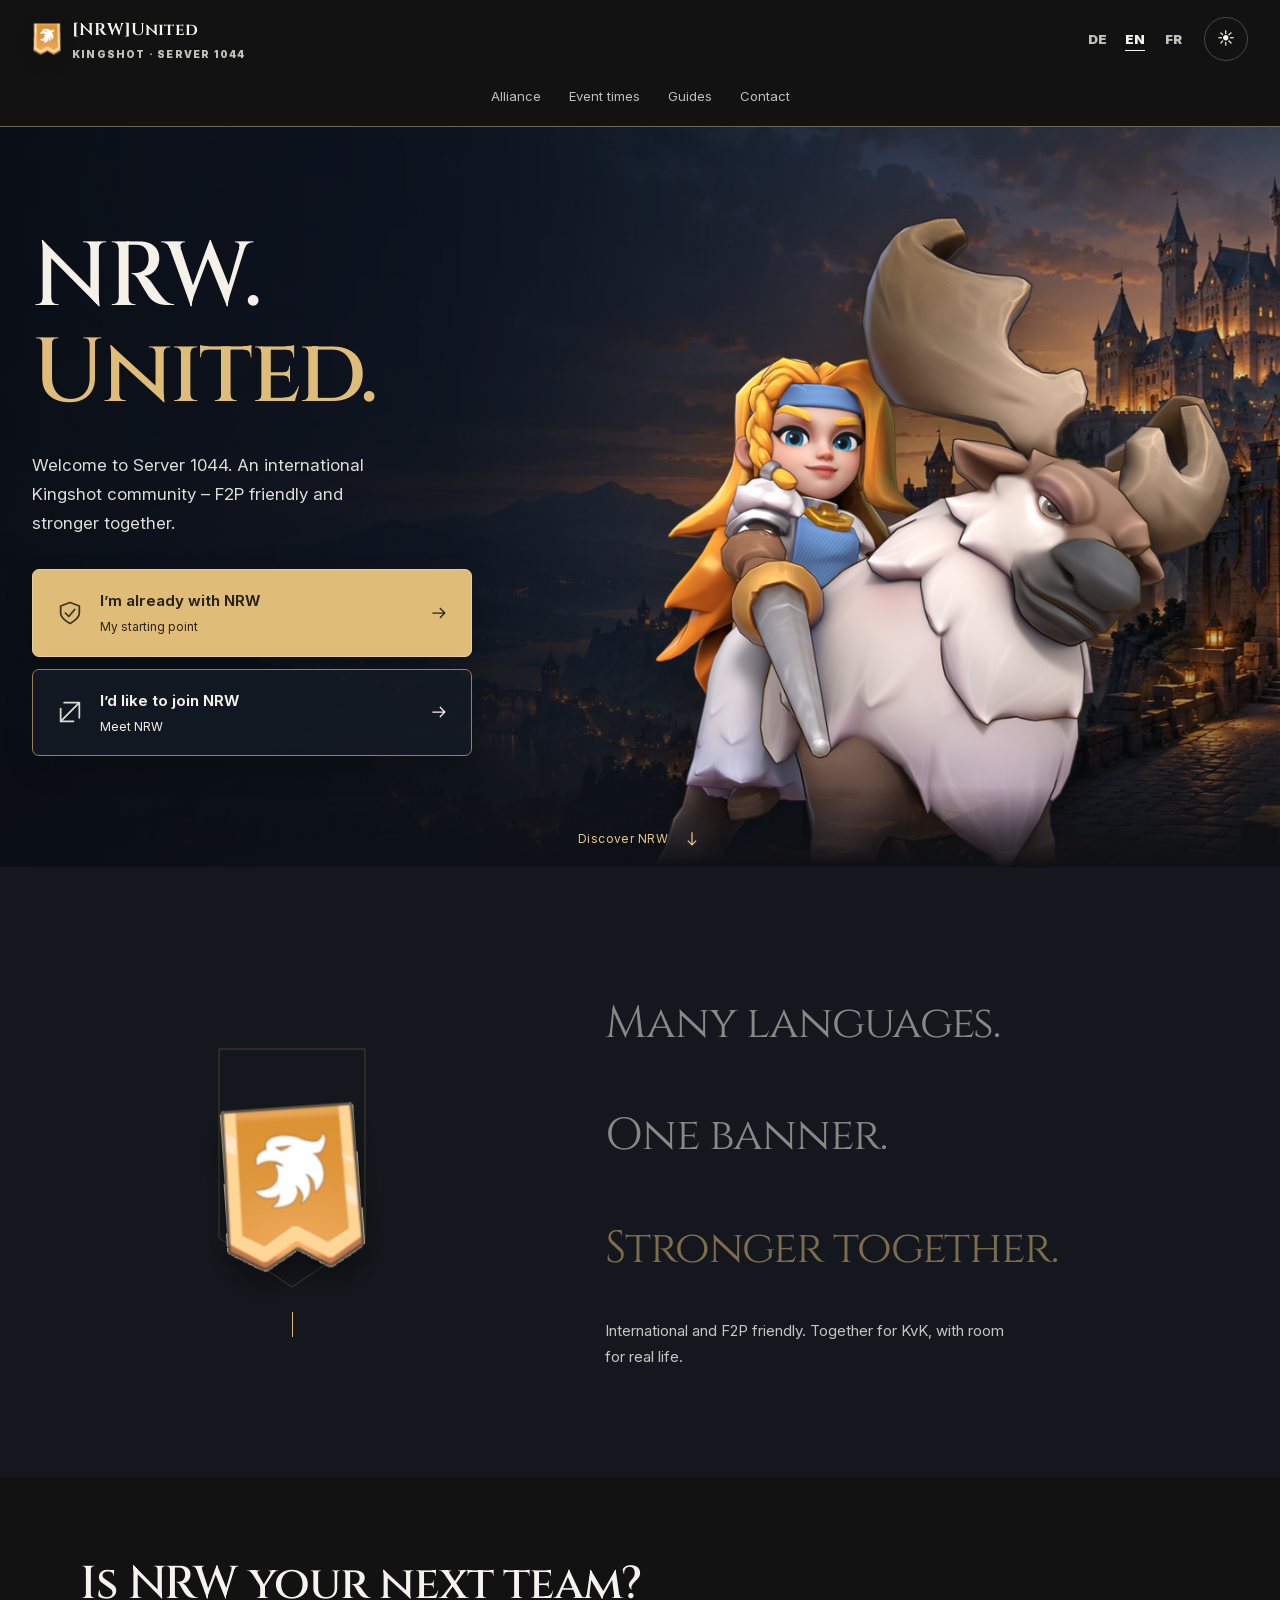
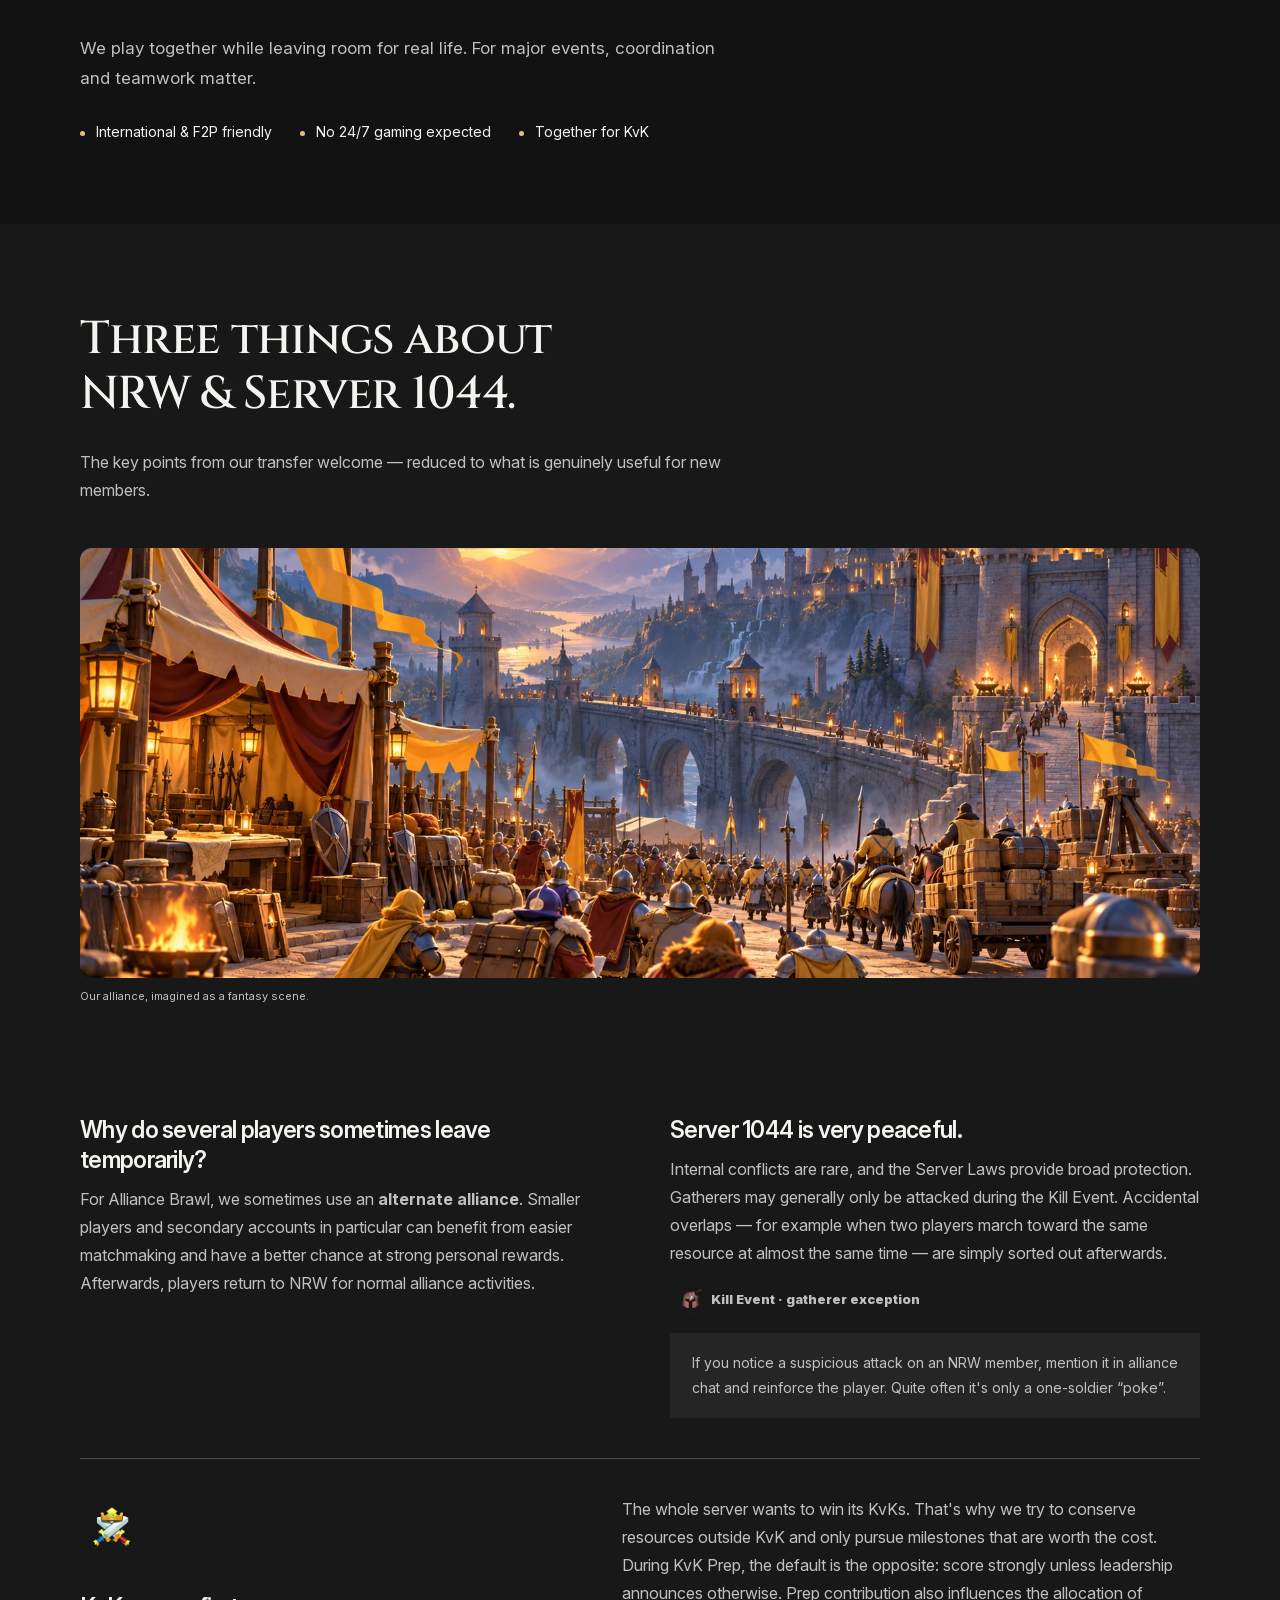
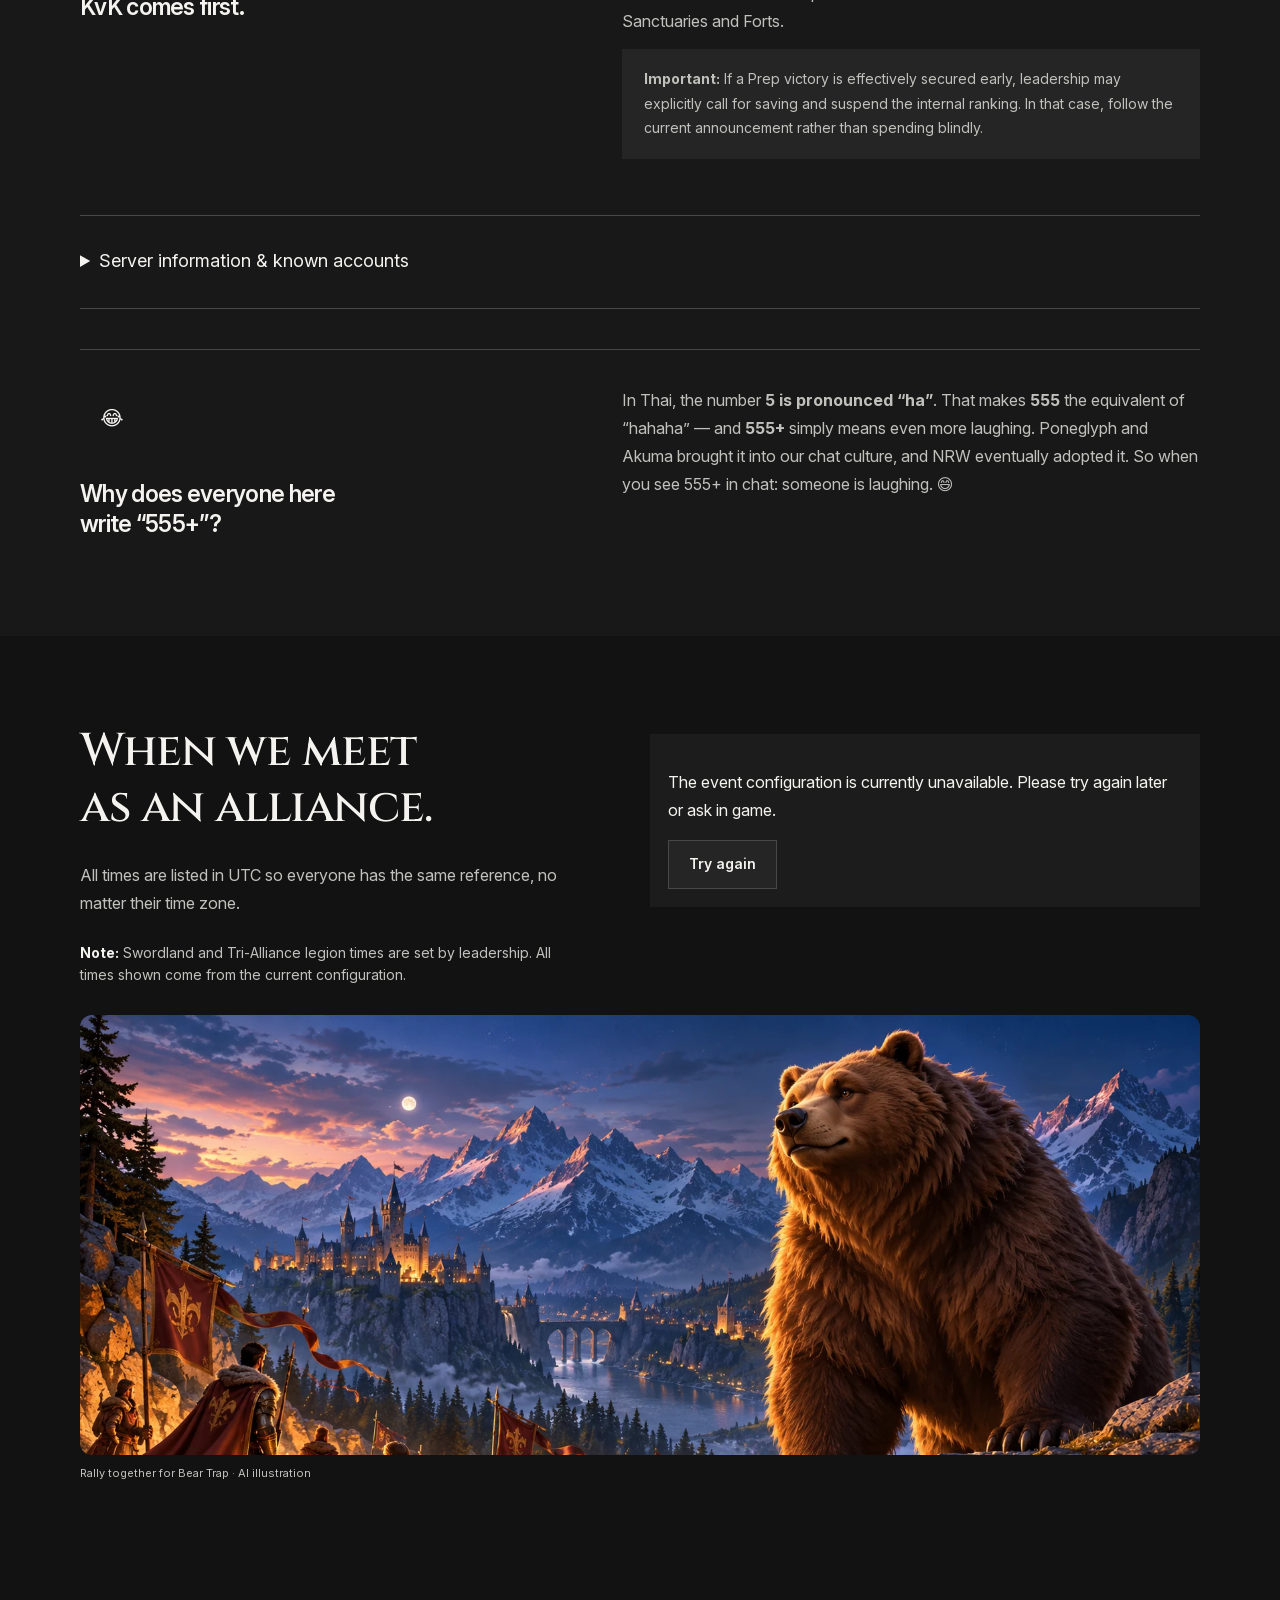
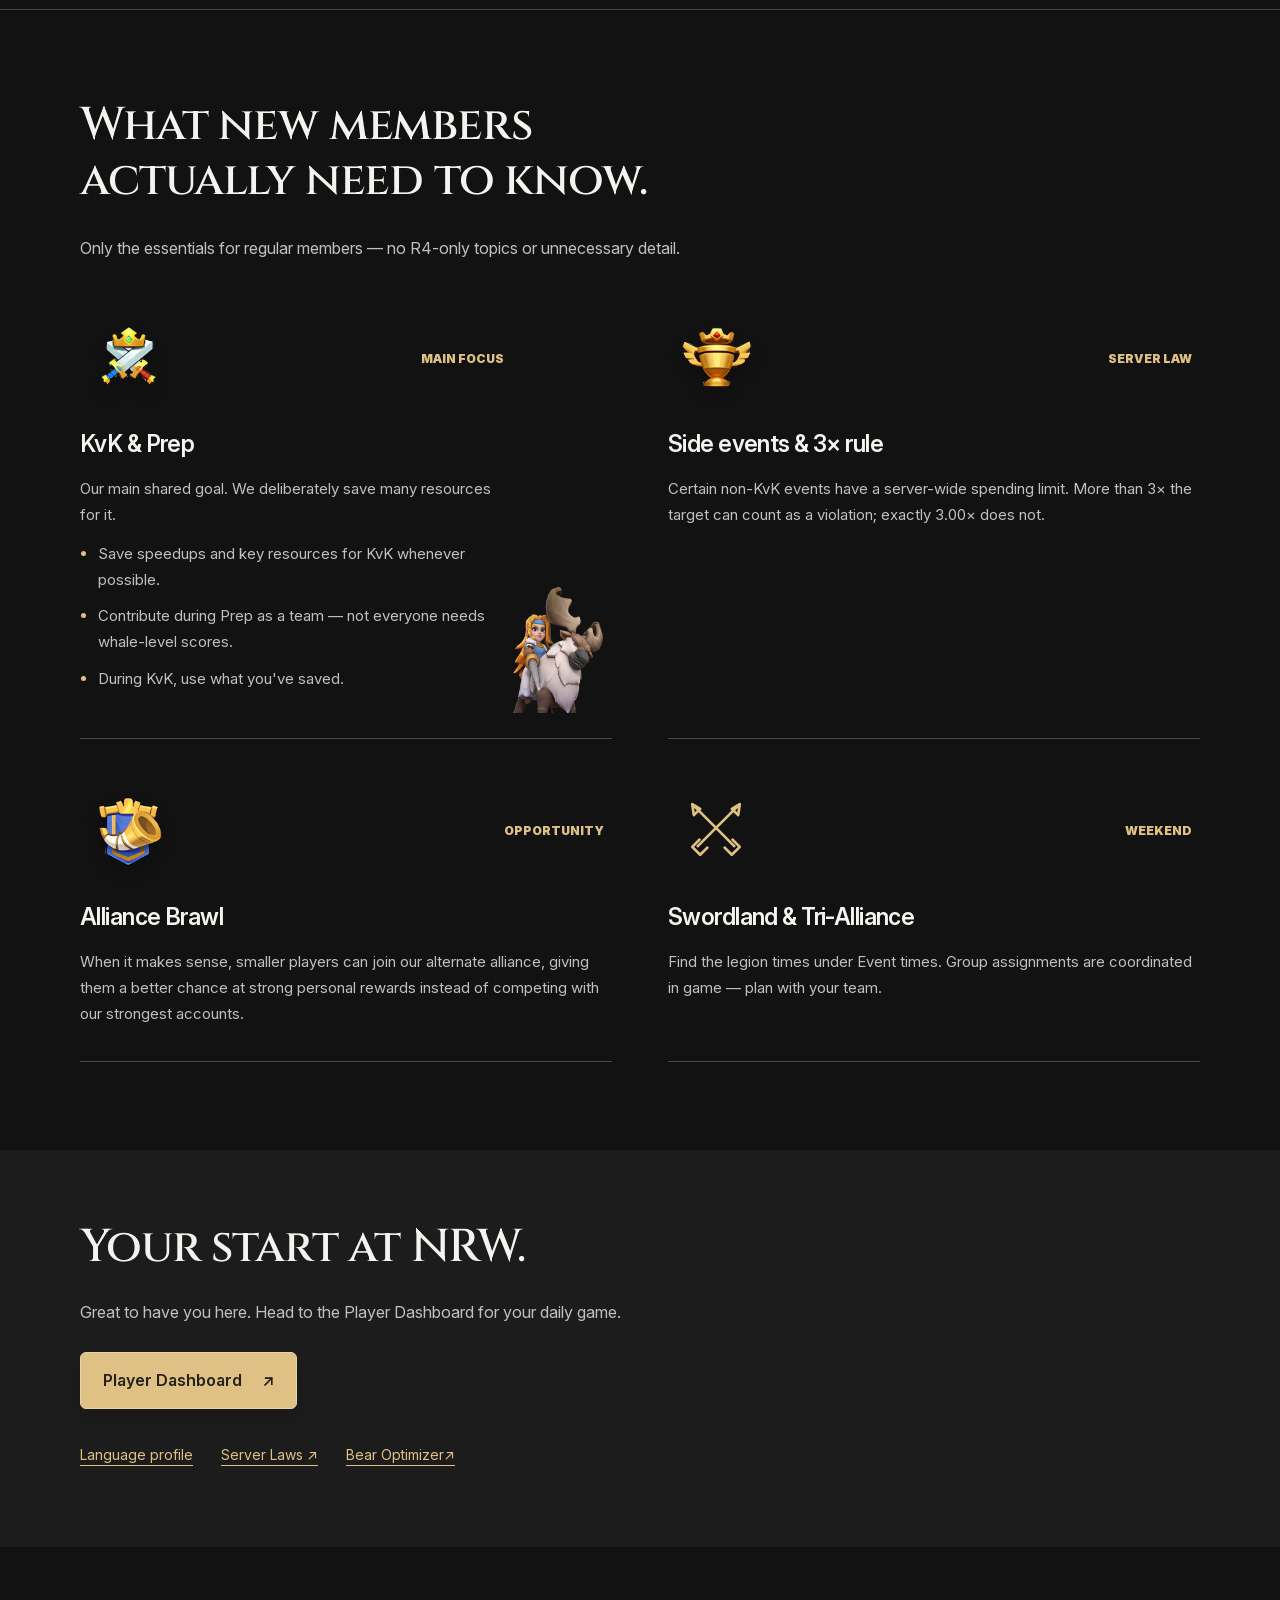
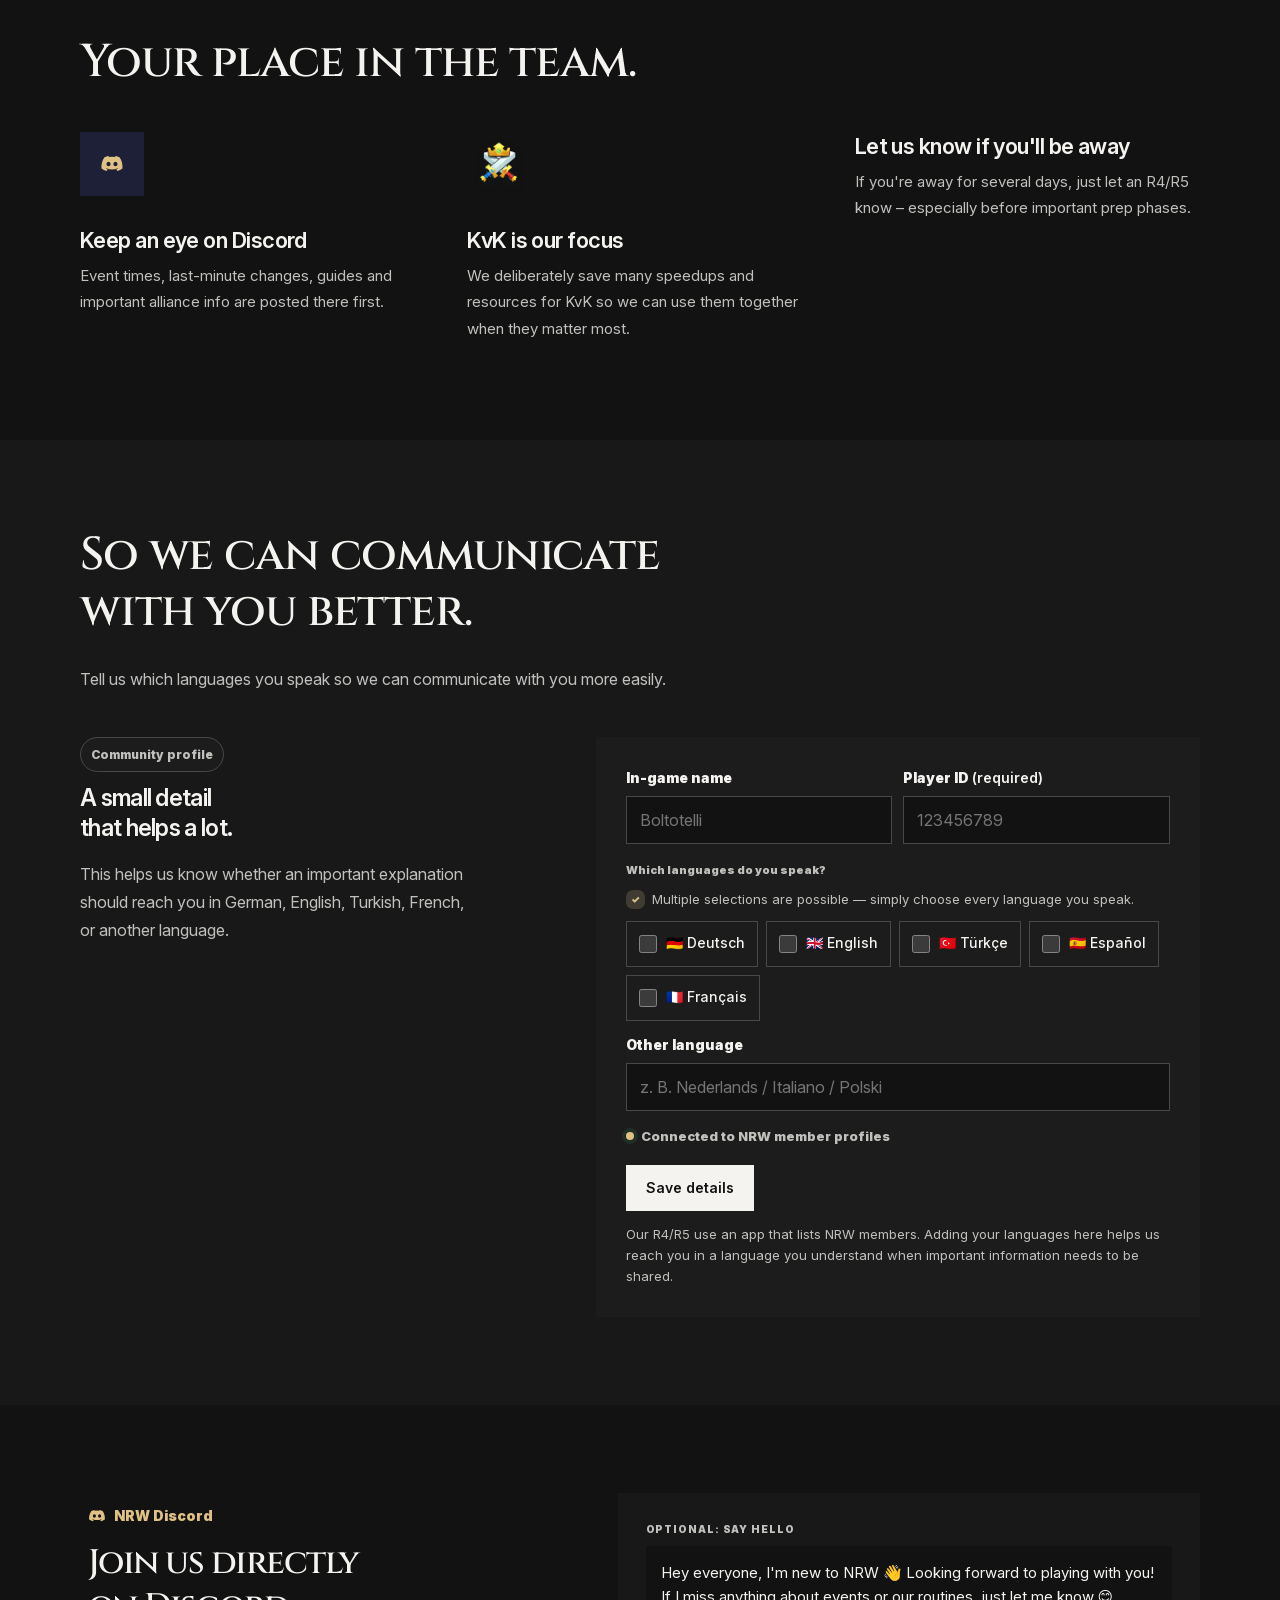
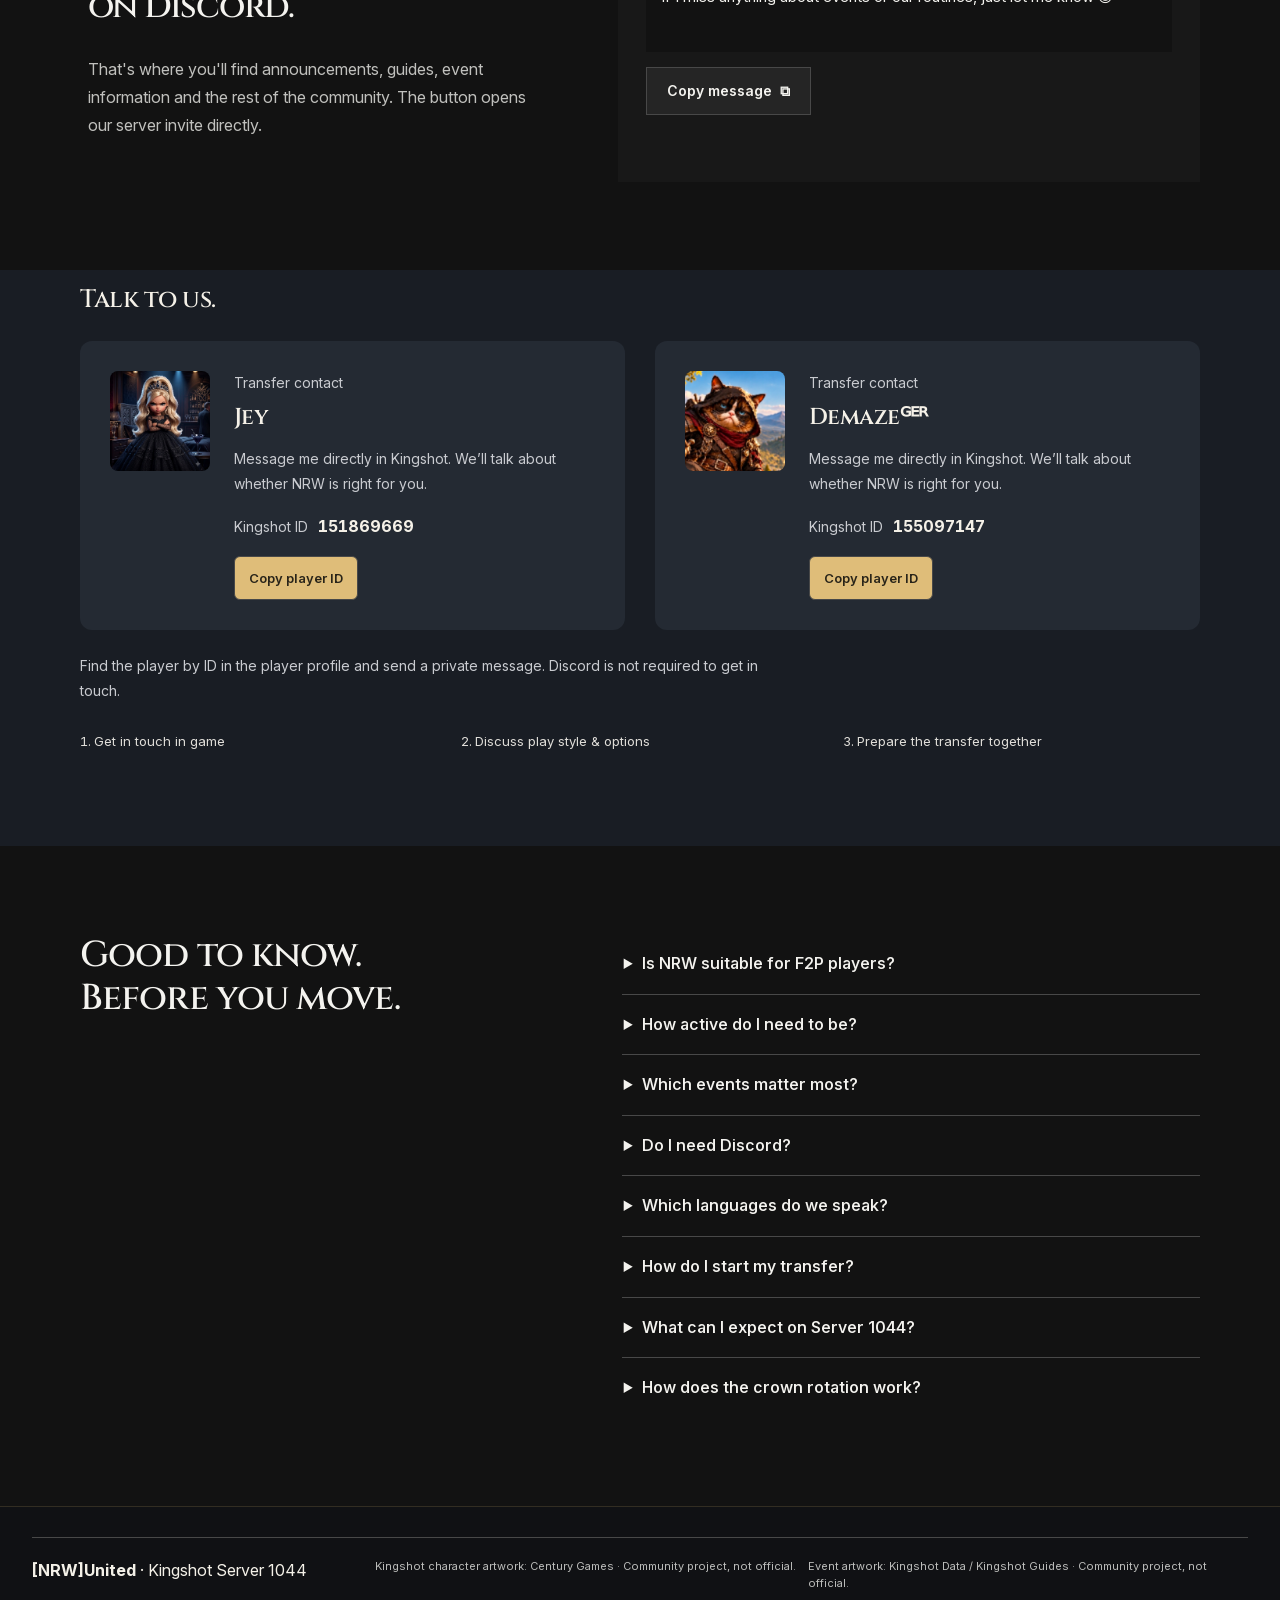
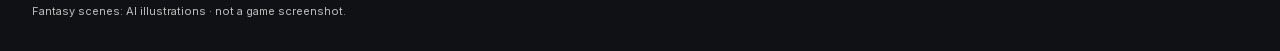
==== commit bf88c987: "Enrich Welcome artwork and add editable SL and Tri legion times" ====
--- a/index.html
+++ b/index.html
@@ -31,7 +31,7 @@
 <p class="en">The key points from our transfer welcome — reduced to what is genuinely useful for new members.</p>
 <p class="fr">Les points essentiels de notre accueil des transferts — uniquement ce qui est vraiment utile aux nouveaux membres.</p>
 </div>
-<div class="know-grid transfer-summary">
+<figure class="alliance-panorama"><img src="assets/welcome/alliance-camp.webp" width="1672" height="941" loading="lazy" alt=""><figcaption><span class="de">Unsere Allianz, als Fantasy-Szene illustriert.</span><span class="en">Our alliance, imagined as a fantasy scene.</span><span class="fr">Notre alliance, imaginée dans un univers fantastique.</span></figcaption></figure><div class="know-grid transfer-summary">
 <article class="know-card highlight">
 <div class="know-top"></div>
 <h3 class="de">Warum wechseln manchmal viele Spieler?</h3>
@@ -121,11 +121,11 @@
 </div></section><section id="times" class="story-section"><div class="wrap">
 <div class="section-head"><h2 class="de">Wann wir uns<br>gemeinsam treffen.</h2><h2 class="en">When we meet<br>as an alliance.</h2><h2 class="fr">Quand nous nous retrouvons<br>pour jouer ensemble.</h2>
 <p class="de">Alle Zeiten sind UTC. So bleibt es für unsere internationalen Mitglieder eindeutig.</p><p class="en">All times are listed in UTC so everyone has the same reference, no matter their time zone.</p><p class="fr">Tous les horaires sont indiqués en UTC afin que chacun ait la même référence, quel que soit son fuseau horaire.</p><div class="event-time-note">
-<span class="de"><b>Hinweis:</b> Zeiten für Schwertland und Tri-Alliance werden per Ingame-Abstimmung festgelegt; Bärenfallen-Zeiten können bei Bedarf angepasst werden.</span>
-<span class="en"><b>Note:</b> Swordland and Tri-Alliance times are decided by an in-game poll; Bear Trap times can be adjusted when needed.</span>
-<span class="fr"><b>Remarque :</b> Les horaires de Swordland et Tri-Alliance sont décidés par un sondage en jeu. Les horaires des Bear Traps peuvent être modifiés si nécessaire.</span>
+<span class="de"><b>Hinweis:</b> Schwertland und Tri-Alliance: Die Legionszeiten werden von der Leitung festgelegt. Alle angezeigten Zeiten stammen aus der aktuellen Konfiguration.</span>
+<span class="en"><b>Note:</b> Swordland and Tri-Alliance legion times are set by leadership. All times shown come from the current configuration.</span>
+<span class="fr"><b>Remarque :</b> La direction fixe les horaires des légions Swordland et Tri-Alliance. Les horaires affichés proviennent de la configuration actuelle.</span>
 </div></div>
-<div class="schedule" id="welcome-schedule" aria-live="polite"><p><span class="de">Eventkonfiguration wird geladen …</span><span class="en">Loading event configuration …</span><span class="fr">Chargement de la configuration …</span></p></div>
+<figure class="bear-panorama"><img src="assets/welcome/bear-rally.webp" width="1672" height="941" loading="lazy" alt=""><figcaption><span class="de">Gemeinsam zur Bärenfalle · KI-Illustration</span><span class="en">Rally together for Bear Trap · AI illustration</span><span class="fr">Ensemble pour le Piège à ours · illustration IA</span></figcaption></figure><div class="schedule" id="welcome-schedule" aria-live="polite"><p><span class="de">Eventkonfiguration wird geladen …</span><span class="en">Loading event configuration …</span><span class="fr">Chargement de la configuration …</span></p></div>
 </div></section><section data-allianceos="events" hidden="" class="story-section"><div class="wrap"><div data-aos-content=""></div></div></section><section id="events" class="story-section"><div class="wrap">
 <div class="section-head"><h2 class="de">Was neue Mitglieder<br>wirklich wissen müssen.</h2><h2 class="en">What new members<br>actually need to know.</h2><h2 class="fr">Ce que les nouveaux membres<br>doivent vraiment savoir.</h2>
 <p class="de">Bewusst ohne R4-Themen und ohne unnötige Detailtiefe.</p><p class="en">Only the essentials for regular members — no R4-only topics or unnecessary detail.</p><p class="fr">Uniquement l’essentiel pour les membres — pas de sujets réservés aux R4 ni de détails inutiles.</p></div>
@@ -155,8 +155,8 @@
 </article>
 <article class="event-card"><div class="event-top"><div class="ks-db-icon event-icon dual-event-icon"><svg aria-hidden="true" viewBox="0 0 48 48" fill="none" stroke="currentColor" stroke-width="1.7" stroke-linejoin="round"><path d="m9 7 27 27m-2-5 5 5-5 5-5-5m10-27L12 34m2-5-5 5 5 5 5-5M9 7l1 7 4-4-5-3Zm30 0-1 7-4-4 5-3Z"/></svg></div><span class="event-label"><span class="de">WOCHENENDE</span><span class="en">WEEKEND</span><span class="fr">WEEK-END</span></span></div>
 <h3><span class="de">Schwertland &amp; Tri-Alliance</span><span class="en">Swordland &amp; Tri-Alliance</span><span class="fr">Swordland &amp; Tri-Alliance</span></h3>
-<p class="de">Die Zeiten und Gruppen planen wir per Ingame-Abstimmung. Schau in die aktuelle Abstimmung und stimme dich mit deinem Team ab.</p>
-<p class="en">Times and groups are planned through an in-game poll. Check the current poll and coordinate with your team.</p><p class="fr">Les horaires et groupes sont organisés par sondage en jeu. Consulte le sondage actuel et coordonne-toi avec ton équipe.</p>
+<p class="de">Die Legionszeiten findest du unter Eventzeiten. Die Einteilung stimmen wir im Spiel ab – plane mit deinem Team.</p>
+<p class="en">Find the legion times under Event times. Group assignments are coordinated in game — plan with your team.</p><p class="fr">Consulte les horaires des légions dans la section Horaires. Les groupes sont coordonnés en jeu — prépare-toi avec ton équipe.</p>
 </article>
 </div>
 </div></section><section id="start" class="member-hub story-section"><div class="wrap"><h2><span class="de">Dein Start bei NRW.</span><span class="en">Your start at NRW.</span><span class="fr">Tes premiers pas chez NRW.</span></h2><p><span class="de">Schön, dass du da bist. Dein Spielalltag beginnt im Player Dashboard.</span><span class="en">Great to have you here. Head to the Player Dashboard for your daily game.</span><span class="fr">Ravis de te voir ici. Le Player Dashboard t’accompagne au quotidien.</span></p><a class="btn btn-primary" href="dashboard/">Player Dashboard <span aria-hidden="true">↗</span></a><div class="member-shortcuts"><a data-discord-invite="" hidden="" target="_blank" rel="noopener">Discord ↗</a><a href="#profile"><span class="de">Sprachprofil</span><span class="en">Language profile</span><span class="fr">Profil linguistique</span></a><a href="laws.html">Server Laws ↗</a><a href="bear/preview-v3.html"><span class="de">Bären-Optimierer</span><span class="en">Bear Optimizer</span><span class="fr">Optimiseur Ours</span> ↗</a></div></div></section><section id="first-steps" class="story-section"><div class="wrap"><h2><span class="de">Dein Platz im Team.</span><span class="en">Your place in the team.</span><span class="fr">Ta place dans l’équipe.</span></h2>
@@ -256,7 +256,7 @@
 </div>
 </div>
 </div>
-</div></section><section id="contacts" class="story-section"><div class="wrap"><h2><span class="de">Sprich mit uns.</span><span class="en">Talk to us.</span><span class="fr">Parlons-en.</span></h2><div class="contacts-grid"><article class="contact-card" data-contact-id="151869669"><div class="contact-portrait"><img src="assets/welcome/jey.png" width="256" height="256" loading="lazy" alt="Jey"><span class="portrait-fallback" hidden="" aria-hidden="true">NRW</span></div><div><p class="contact-role"><span class="de">Transfer-Ansprechpartner</span><span class="en">Transfer contact</span><span class="fr">Contact transfert</span></p><h3>Jey</h3><p><span class="de">Schreib mir direkt in Kingshot. Wir besprechen gemeinsam, ob NRW zu dir passt.</span><span class="en">Message me directly in Kingshot. We’ll talk about whether NRW is right for you.</span><span class="fr">Écris-moi directement dans Kingshot. Voyons ensemble si NRW te correspond.</span></p><p class="game-id">Kingshot ID <strong>151869669</strong></p><button class="btn btn-soft" data-copy-id="151869669"><span class="de">Spieler-ID kopieren</span><span class="en">Copy player ID</span><span class="fr">Copier l’ID du joueur</span></button></div></article><article class="contact-card" data-contact-id="155097147"><div class="contact-portrait"><img src="assets/welcome/demaze.png" width="256" height="256" loading="lazy" alt="Demazeᴳᴱᴿ"><span class="portrait-fallback" hidden="" aria-hidden="true">NRW</span></div><div><p class="contact-role"><span class="de">Transfer-Ansprechpartner</span><span class="en">Transfer contact</span><span class="fr">Contact transfert</span></p><h3>Demazeᴳᴱᴿ</h3><p><span class="de">Schreib mir direkt in Kingshot. Wir besprechen gemeinsam, ob NRW zu dir passt.</span><span class="en">Message me directly in Kingshot. We’ll talk about whether NRW is right for you.</span><span class="fr">Écris-moi directement dans Kingshot. Voyons ensemble si NRW te correspond.</span></p><p class="game-id">Kingshot ID <strong>155097147</strong></p><button class="btn btn-soft" data-copy-id="155097147"><span class="de">Spieler-ID kopieren</span><span class="en">Copy player ID</span><span class="fr">Copier l’ID du joueur</span></button></div></article></div><p class="contact-help"><span class="de">Im Spielerprofil über die ID suchen und eine private Nachricht senden. Discord ist für die Kontaktaufnahme nicht erforderlich.</span><span class="en">Find the player by ID in the player profile and send a private message. Discord is not required to get in touch.</span><span class="fr">Recherche le joueur par son ID dans le profil et envoie-lui un message privé. Discord n’est pas nécessaire pour prendre contact.</span></p><ol class="transfer-steps"><li><span class="de">Im Spiel Kontakt aufnehmen</span><span class="en">Get in touch in game</span><span class="fr">Prendre contact en jeu</span></li><li><span class="de">Spielweise &amp; Möglichkeiten klären</span><span class="en">Discuss play style &amp; options</span><span class="fr">Discuter du jeu &amp; des possibilités</span></li><li><span class="de">Transfer gemeinsam vorbereiten</span><span class="en">Prepare the transfer together</span><span class="fr">Préparer le transfert ensemble</span></li></ol><p id="contact-status" role="status"></p></div></section><section id="transfer-faq" class="story-section"><div class="wrap faq-layout"><h2><span class="de">Gut zu wissen.<br>Bevor du wechselst.</span><span class="en">Good to know.<br>Before you move.</span><span class="fr">Bon à savoir.<br>Avant de venir.</span></h2><div class="transfer-faq"><details><summary><span class="de">Ist NRW für F2P geeignet?</span><span class="en">Is NRW suitable for F2P players?</span><span class="fr">NRW convient-elle aux joueurs F2P?</span></summary><p><span class="de">Ja. Casual- und F2P-freundlich heißt bei uns: Teamplay zählt mehr als Ausgaben oder ein Einzelranking.</span><span class="en">Yes. Our casual, F2P-friendly approach values teamplay over spending or individual rankings.</span><span class="fr">Oui. Notre approche détendue et ouverte au F2P privilégie l’esprit d’équipe aux dépenses et classements individuels.</span></p></details><details><summary><span class="de">Wie aktiv muss ich sein?</span><span class="en">How active do I need to be?</span><span class="fr">Quel niveau d’activité faut-il?</span></summary><p><span class="de">Wir erwarten kein 24/7-Gaming. Bei wichtigen gemeinsamen Events zählen Absprache und Zusammenarbeit. Wenn du mehrere Tage weg bist, informiere R4/R5.</span><span class="en">We don’t expect 24/7 gaming. Coordination and cooperation matter during major shared events. Let R4/R5 know if you’ll be away for several days.</span><span class="fr">Nous n’attendons pas une présence 24/7. Pour les grands événements, la coordination et la coopération comptent. Préviens un R4/R5 si tu t’absentes plusieurs jours.</span></p></details><details><summary><span class="de">Welche Events sind wichtig?</span><span class="en">Which events matter most?</span><span class="fr">Quels événements sont importants?</span></summary><p><span class="de">KvK und die gemeinsame Vorbereitung stehen im Fokus. Die aktuellen Bärenzeiten findest du unter <a href="#times">Eventzeiten</a>; Swordland und Tri-Alliance werden per Ingame-Abstimmung geplant.</span><span class="en">KvK and shared preparation are our focus. Current Bear times are listed under <a href="#times">event times</a>; Swordland and Tri-Alliance are planned through in-game polls.</span><span class="fr">Le KvK et sa préparation collective sont prioritaires. Les horaires actuels des ours figurent dans les <a href="#times">horaires</a>; Swordland et Tri-Alliance sont organisés par sondage en jeu.</span></p></details><details><summary><span class="de">Brauche ich Discord?</span><span class="en">Do I need Discord?</span><span class="fr">Faut-il Discord?</span></summary><p><span class="de">Discord bündelt Ankündigungen, Guides und Eventinfos. Für den ersten Transferkontakt brauchst du es nicht: Jey und Demaze erreichst du direkt im Spiel.</span><span class="en">Discord brings announcements, guides and event information together. You don’t need it for your first transfer conversation: contact Jey or Demaze directly in game.</span><span class="fr">Discord rassemble annonces, guides et informations d’événements. Il n’est pas nécessaire pour un premier contact transfert: contacte Jey ou Demaze directement en jeu.</span></p></details><details><summary><span class="de">Welche Sprachen sprechen wir?</span><span class="en">Which languages do we speak?</span><span class="fr">Quelles langues parlons-nous?</span></summary><p><span class="de">NRW ist international. Diese Seite gibt es auf Deutsch, Englisch und Französisch. Über das Sprachprofil kannst du der Leitung deine gesprochenen Sprachen mitteilen.</span><span class="en">NRW is international. This page is available in German, English and French. Members can share the languages they speak through the language profile.</span><span class="fr">NRW est internationale. Cette page existe en allemand, anglais et français. Le profil linguistique permet aux membres d’indiquer les langues qu’ils parlent.</span></p></details><details><summary><span class="de">Wie beginne ich meinen Transfer?</span><span class="en">How do I start my transfer?</span><span class="fr">Comment préparer mon transfert?</span></summary><p><span class="de">Schreibe Jey oder Demaze mit deiner Game-ID und deinem aktuellen Server. Klärt gemeinsam Erwartungen, Eventzeiten und die aktuellen Transfermöglichkeiten, bevor du etwas im Spiel bestätigst.</span><span class="en">Message Jey or Demaze with your game ID and current server. Discuss expectations, event times and current transfer options before confirming anything in game.</span><span class="fr">Écris à Jey ou Demaze avec ton ID et ton serveur actuel. Discutez des attentes, horaires et possibilités actuelles avant toute confirmation dans le jeu.</span></p></details><details><summary><span class="de">Was erwartet mich auf Server 1044?</span><span class="en">What can I expect on Server 1044?</span><span class="fr">Que m’attend-il sur le serveur 1044?</span></summary><p><span class="de">Die Allianzen stimmen sich serverweit ab, besonders für KvK. Die veröffentlichten Server Laws erklären Schutzregeln und Eventvorgaben; lies sie vor deinem Start.</span><span class="en">Alliances coordinate across the server, especially for KvK. Published Server Laws explain protection rules and event requirements; read them before getting started.</span><span class="fr">Les alliances se coordonnent à l’échelle du serveur, surtout pour le KvK. Les lois publiées expliquent les protections et règles d’événements; consulte-les avant de commencer.</span></p></details><details><summary><span class="de">Wie funktioniert die Königskrone?</span><span class="en">How does the crown rotation work?</span><span class="fr">Comment fonctionne la rotation de la couronne?</span></summary><p><span class="de">Die Königskrone rotiert zwischen den beteiligten Allianzen. Dabei stellt auch NRW gelegentlich den König. Das ist Teil der gemeinsamen Organisation auf Server 1044.</span><span class="en">The crown rotates between participating alliances. NRW also supplies the king from time to time as part of shared server organisation on 1044.</span><span class="fr">La couronne tourne entre les alliances participantes. NRW fournit aussi parfois le roi dans le cadre de l’organisation commune du serveur 1044.</span></p></details></div></div></section></main>
+</div></section><section id="contacts" class="story-section"><div class="wrap"><h2><span class="de">Sprich mit uns.</span><span class="en">Talk to us.</span><span class="fr">Parlons-en.</span></h2><div class="contacts-grid"><article class="contact-card" data-contact-id="151869669"><div class="contact-portrait"><img src="assets/welcome/jey.png" width="256" height="256" loading="lazy" alt="Jey"><span class="portrait-fallback" hidden="" aria-hidden="true">NRW</span></div><div><p class="contact-role"><span class="de">Transfer-Ansprechpartner</span><span class="en">Transfer contact</span><span class="fr">Contact transfert</span></p><h3>Jey</h3><p><span class="de">Schreib mir direkt in Kingshot. Wir besprechen gemeinsam, ob NRW zu dir passt.</span><span class="en">Message me directly in Kingshot. We’ll talk about whether NRW is right for you.</span><span class="fr">Écris-moi directement dans Kingshot. Voyons ensemble si NRW te correspond.</span></p><p class="game-id">Kingshot ID <strong>151869669</strong></p><button class="btn btn-soft" data-copy-id="151869669"><span class="de">Spieler-ID kopieren</span><span class="en">Copy player ID</span><span class="fr">Copier l’ID du joueur</span></button></div></article><article class="contact-card" data-contact-id="155097147"><div class="contact-portrait"><img src="assets/welcome/demaze.png" width="256" height="256" loading="lazy" alt="Demazeᴳᴱᴿ"><span class="portrait-fallback" hidden="" aria-hidden="true">NRW</span></div><div><p class="contact-role"><span class="de">Transfer-Ansprechpartner</span><span class="en">Transfer contact</span><span class="fr">Contact transfert</span></p><h3>Demazeᴳᴱᴿ</h3><p><span class="de">Schreib mir direkt in Kingshot. Wir besprechen gemeinsam, ob NRW zu dir passt.</span><span class="en">Message me directly in Kingshot. We’ll talk about whether NRW is right for you.</span><span class="fr">Écris-moi directement dans Kingshot. Voyons ensemble si NRW te correspond.</span></p><p class="game-id">Kingshot ID <strong>155097147</strong></p><button class="btn btn-soft" data-copy-id="155097147"><span class="de">Spieler-ID kopieren</span><span class="en">Copy player ID</span><span class="fr">Copier l’ID du joueur</span></button></div></article></div><p class="contact-help"><span class="de">Im Spielerprofil über die ID suchen und eine private Nachricht senden. Discord ist für die Kontaktaufnahme nicht erforderlich.</span><span class="en">Find the player by ID in the player profile and send a private message. Discord is not required to get in touch.</span><span class="fr">Recherche le joueur par son ID dans le profil et envoie-lui un message privé. Discord n’est pas nécessaire pour prendre contact.</span></p><ol class="transfer-steps"><li><span class="de">Im Spiel Kontakt aufnehmen</span><span class="en">Get in touch in game</span><span class="fr">Prendre contact en jeu</span></li><li><span class="de">Spielweise &amp; Möglichkeiten klären</span><span class="en">Discuss play style &amp; options</span><span class="fr">Discuter du jeu &amp; des possibilités</span></li><li><span class="de">Transfer gemeinsam vorbereiten</span><span class="en">Prepare the transfer together</span><span class="fr">Préparer le transfert ensemble</span></li></ol><p id="contact-status" role="status"></p></div></section><section id="transfer-faq" class="story-section"><div class="wrap faq-layout"><h2><span class="de">Gut zu wissen.<br>Bevor du wechselst.</span><span class="en">Good to know.<br>Before you move.</span><span class="fr">Bon à savoir.<br>Avant de venir.</span></h2><div class="transfer-faq"><details><summary><span class="de">Ist NRW für F2P geeignet?</span><span class="en">Is NRW suitable for F2P players?</span><span class="fr">NRW convient-elle aux joueurs F2P?</span></summary><p><span class="de">Ja. Casual- und F2P-freundlich heißt bei uns: Teamplay zählt mehr als Ausgaben oder ein Einzelranking.</span><span class="en">Yes. Our casual, F2P-friendly approach values teamplay over spending or individual rankings.</span><span class="fr">Oui. Notre approche détendue et ouverte au F2P privilégie l’esprit d’équipe aux dépenses et classements individuels.</span></p></details><details><summary><span class="de">Wie aktiv muss ich sein?</span><span class="en">How active do I need to be?</span><span class="fr">Quel niveau d’activité faut-il?</span></summary><p><span class="de">Wir erwarten kein 24/7-Gaming. Bei wichtigen gemeinsamen Events zählen Absprache und Zusammenarbeit. Wenn du mehrere Tage weg bist, informiere R4/R5.</span><span class="en">We don’t expect 24/7 gaming. Coordination and cooperation matter during major shared events. Let R4/R5 know if you’ll be away for several days.</span><span class="fr">Nous n’attendons pas une présence 24/7. Pour les grands événements, la coordination et la coopération comptent. Préviens un R4/R5 si tu t’absentes plusieurs jours.</span></p></details><details><summary><span class="de">Welche Events sind wichtig?</span><span class="en">Which events matter most?</span><span class="fr">Quels événements sont importants?</span></summary><p><span class="de">KvK und die gemeinsame Vorbereitung stehen im Fokus. Die aktuellen Bärenzeiten findest du unter <a href="#times">Eventzeiten</a>; die Legionszeiten für Schwertland und Tri-Alliance stehen ebenfalls dort; die Einteilung stimmen wir im Spiel ab.</span><span class="en">KvK and shared preparation are our focus. Current Bear times are listed under <a href="#times">event times</a>; Swordland and Tri-Alliance legion times are also listed there; group assignments are coordinated in game.</span><span class="fr">Le KvK et sa préparation collective sont prioritaires. Les horaires actuels des ours figurent dans les <a href="#times">horaires</a>; les horaires des légions Swordland et Tri-Alliance y figurent aussi; les groupes sont coordonnés en jeu.</span></p></details><details><summary><span class="de">Brauche ich Discord?</span><span class="en">Do I need Discord?</span><span class="fr">Faut-il Discord?</span></summary><p><span class="de">Discord bündelt Ankündigungen, Guides und Eventinfos. Für den ersten Transferkontakt brauchst du es nicht: Jey und Demaze erreichst du direkt im Spiel.</span><span class="en">Discord brings announcements, guides and event information together. You don’t need it for your first transfer conversation: contact Jey or Demaze directly in game.</span><span class="fr">Discord rassemble annonces, guides et informations d’événements. Il n’est pas nécessaire pour un premier contact transfert: contacte Jey ou Demaze directement en jeu.</span></p></details><details><summary><span class="de">Welche Sprachen sprechen wir?</span><span class="en">Which languages do we speak?</span><span class="fr">Quelles langues parlons-nous?</span></summary><p><span class="de">NRW ist international. Diese Seite gibt es auf Deutsch, Englisch und Französisch. Über das Sprachprofil kannst du der Leitung deine gesprochenen Sprachen mitteilen.</span><span class="en">NRW is international. This page is available in German, English and French. Members can share the languages they speak through the language profile.</span><span class="fr">NRW est internationale. Cette page existe en allemand, anglais et français. Le profil linguistique permet aux membres d’indiquer les langues qu’ils parlent.</span></p></details><details><summary><span class="de">Wie beginne ich meinen Transfer?</span><span class="en">How do I start my transfer?</span><span class="fr">Comment préparer mon transfert?</span></summary><p><span class="de">Schreibe Jey oder Demaze mit deiner Game-ID und deinem aktuellen Server. Klärt gemeinsam Erwartungen, Eventzeiten und die aktuellen Transfermöglichkeiten, bevor du etwas im Spiel bestätigst.</span><span class="en">Message Jey or Demaze with your game ID and current server. Discuss expectations, event times and current transfer options before confirming anything in game.</span><span class="fr">Écris à Jey ou Demaze avec ton ID et ton serveur actuel. Discutez des attentes, horaires et possibilités actuelles avant toute confirmation dans le jeu.</span></p></details><details><summary><span class="de">Was erwartet mich auf Server 1044?</span><span class="en">What can I expect on Server 1044?</span><span class="fr">Que m’attend-il sur le serveur 1044?</span></summary><p><span class="de">Die Allianzen stimmen sich serverweit ab, besonders für KvK. Die veröffentlichten Server Laws erklären Schutzregeln und Eventvorgaben; lies sie vor deinem Start.</span><span class="en">Alliances coordinate across the server, especially for KvK. Published Server Laws explain protection rules and event requirements; read them before getting started.</span><span class="fr">Les alliances se coordonnent à l’échelle du serveur, surtout pour le KvK. Les lois publiées expliquent les protections et règles d’événements; consulte-les avant de commencer.</span></p></details><details><summary><span class="de">Wie funktioniert die Königskrone?</span><span class="en">How does the crown rotation work?</span><span class="fr">Comment fonctionne la rotation de la couronne?</span></summary><p><span class="de">Die Königskrone rotiert zwischen den beteiligten Allianzen. Dabei stellt auch NRW gelegentlich den König. Das ist Teil der gemeinsamen Organisation auf Server 1044.</span><span class="en">The crown rotates between participating alliances. NRW also supplies the king from time to time as part of shared server organisation on 1044.</span><span class="fr">La couronne tourne entre les alliances participantes. NRW fournit aussi parfois le roi dans le cadre de l’organisation commune du serveur 1044.</span></p></details></div></div></section></main>
 <footer class="footer"><div class="wrap footer-row">
 <span><b data-alliance-name="" style="color:var(--ink)">[NRW]United</b> · Kingshot Server 1044</span>
 <span class="official-note de">Kingshot-Charaktergrafiken: Century Games · Community-Projekt, nicht offiziell.</span>
@@ -265,7 +265,7 @@
 <span class="de">Eventgrafiken: Kingshot Data / Kingshot Guides · Community-Projekt, nicht offiziell.</span>
 <span class="en">Event artwork: Kingshot Data / Kingshot Guides · Community project, not official.</span>
 <span class="fr">Illustrations d’événements : Kingshot Data / Kingshot Guides · Projet communautaire non officiel.</span>
-</span><span class="scene-credit"><span class="de">Fantasiekulisse: KI-Illustration · keine Spielaufnahme.</span><span class="en">Fantasy backdrop: AI illustration · not a game screenshot.</span><span class="fr">Décor fantastique: illustration IA · pas une capture du jeu.</span></span></div></footer>
+</span><span class="scene-credit"><span class="de">Fantasiekulissen: KI-Illustrationen · keine Spielaufnahme.</span><span class="en">Fantasy scenes: AI illustrations · not a game screenshot.</span><span class="fr">Décors fantastiques: illustrations IA · pas une capture du jeu.</span></span></div></footer>
 <script src="welcome-cinematic.js" defer=""></script><script src="welcome.js" defer=""></script><script src="welcome-story.js" defer=""></script><script src="app.js" defer=""></script><script src="leitung/public-config.js?v=step5-2" defer=""></script><script src="leitung/public-feed.js?v=pages-1" defer=""></script>
 
 </body></html>
--- a/welcome-story.css
+++ b/welcome-story.css
@@ -11,3 +11,8 @@
 @media(max-width:680px){.welcome-scroll .audience-switch{justify-content:space-between;gap:10px;padding:0 0 9px}.welcome-scroll .audience-switch a{font-size:12px;min-height:32px}.welcome-scroll .hero-layout{min-height:650px}.scroll-invitation{margin-top:-54px;font-size:11px;min-height:54px}.alliance-story{padding:62px 0 58px}.story-layout{grid-template-columns:1fr;gap:30px}.story-standard{width:125px;height:158px}.story-standard>img{width:72px;height:92px}.standard-foot{height:12px}.story-copy{padding:0 4px;text-align:center}.story-line{font-size:31px;margin:0 auto 28px;max-width:none}.story-caption{font-size:14px;margin:32px auto 0;max-width:35ch}.story-section{padding:55px 0}.story-section h2{font-size:31px;max-width:20ch}.story-section h3{font-size:21px}.story-section .section-head{margin-bottom:32px}.story-section .section-head p{font-size:15px}.welcome-scroll .transfer-intro,.welcome-scroll .member-hub{padding:52px 0}.values-line{display:flex;gap:6px 24px}.values-line li{font-size:13px}.know-grid{grid-template-columns:1fr;gap:32px}.know-card.wide:not(.outlaw-card){display:block;padding-top:30px}.know-card.wide:not(.outlaw-card) h3{max-width:none;margin:16px 0}.know-card p{font-size:15px}.know-note{font-size:14px}.outlaw-layout{grid-template-columns:1fr}.prison-visual{max-width:260px}.outlaw-card>summary{font-size:16px}#times .wrap{display:block}#times h2{max-width:18ch}#times .schedule{padding-top:28px}.time-card{grid-template-columns:38px 1fr auto;gap:6px 12px}.time-card .time-icon,.time-card .time-icon img{width:38px;height:38px}.time-card b{font-size:15px}.time-card .time-pill{font-size:18px}.time-card small{font-size:11px}.schedule-secondary{font-size:13px}.event-grid{grid-template-columns:1fr;gap:34px}.event-card.has-char{padding-right:80px}.event-card .char-small{max-width:75px;height:110px}.event-card h3{font-size:23px}#first-steps .start-grid{grid-template-columns:1fr;gap:30px;margin-top:32px}.profile-panel{display:block}.profile-info h3{font-size:29px}.profile-char{display:none}.profile-card{margin-top:30px;padding:22px}.discord-card{grid-template-columns:1fr;gap:30px}.discord-invite h3{font-size:29px}.hello-box{padding:22px}.contacts-grid{grid-template-columns:1fr;gap:20px}.contact-card{display:grid;padding:22px;grid-template-columns:70px 1fr;gap:18px}.contact-portrait{width:70px}.contact-card h3{font-size:25px}.contact-card .contact-role{font-size:11px}.contact-card .game-id strong{font-size:18px}.contact-card .btn{padding:11px 14px;font-size:12px}.transfer-steps{display:block}.transfer-steps li{padding-top:12px;margin-top:12px}.welcome-scroll #transfer-faq .faq-layout{display:block}.welcome-scroll #transfer-faq h2{font-size:30px;margin-bottom:32px}.transfer-faq summary{font-size:15px}}
 @media(prefers-reduced-motion:reduce){.story-line,.story-standard>img{opacity:1!important;transform:none!important}.standard-trace{stroke-dashoffset:0!important}.scroll-arrival{clip-path:none!important;opacity:1!important;transform:none!important}}
 .dual-event-icon svg{width:44px;height:44px;color:var(--brand)}.welcome-scroll .skip-link{top:-200px}.welcome-scroll .skip-link:focus-visible{top:10px}
+
+/* Imagery carries the world between the practical information sections. */
+.welcome-scroll .event-card .event-top .event-icon.ks-db-icon img{width:88px;height:88px;max-width:none}.welcome-scroll .event-card .event-top .event-icon{width:96px;height:96px}.welcome-scroll .start-card .step-icon.ks-db-icon img{width:60px;height:60px}.welcome-scroll .know-icon.ks-db-icon img{width:60px;height:60px}
+.alliance-panorama{margin:0 0 52px;position:relative}.alliance-panorama img{display:block;width:100%;height:430px;object-fit:cover;object-position:center;border-radius:12px}.alliance-panorama figcaption,.bear-panorama figcaption{font-size:11px;color:var(--muted);line-height:1.6;padding-top:10px}.bear-panorama{grid-column:1/-1;margin:20px 0 38px;grid-row:2}.bear-panorama img{width:100%;height:440px;object-fit:cover;object-position:center top;display:block;border-radius:12px}#times .schedule{grid-column:2;grid-row:1}#times .section-head{grid-column:1;grid-row:1}.event-top{align-items:center;min-height:104px;margin-bottom:20px}.event-icon,.event-top .ks-db-icon{width:96px;height:96px;flex:none;background:none;border:0;box-shadow:none}.event-icon img,.event-icon .ks-icon-img{width:88px;height:88px;max-width:none;object-fit:contain;filter:drop-shadow(0 8px 7px #0003)}.dual-event-icon svg{width:76px;height:76px}.know-icon{width:64px;height:64px}.know-icon img{width:60px;height:60px;object-fit:contain}.start-card .step-icon{width:64px;height:64px}.start-card .step-icon img{width:60px;height:60px;object-fit:contain}.schedule-secondary p{min-width:200px;line-height:1.9}.schedule-secondary strong{font-size:16px;color:var(--ink)}
+@media(max-width:680px){.alliance-panorama{margin-bottom:34px}.alliance-panorama img{height:245px;object-position:52% center;border-radius:8px}.bear-panorama{margin:30px 0 10px}.bear-panorama img{height:220px;object-position:62% center;border-radius:8px}.event-top{min-height:88px}.event-icon,.event-top .ks-db-icon{width:80px;height:80px}.event-icon img,.event-icon .ks-icon-img{width:76px;height:76px}.dual-event-icon svg{width:66px;height:66px}.schedule-secondary{display:grid;grid-template-columns:1fr 1fr;gap:18px}.schedule-secondary p{min-width:0;font-size:13px}.schedule-secondary strong{font-size:14px}}
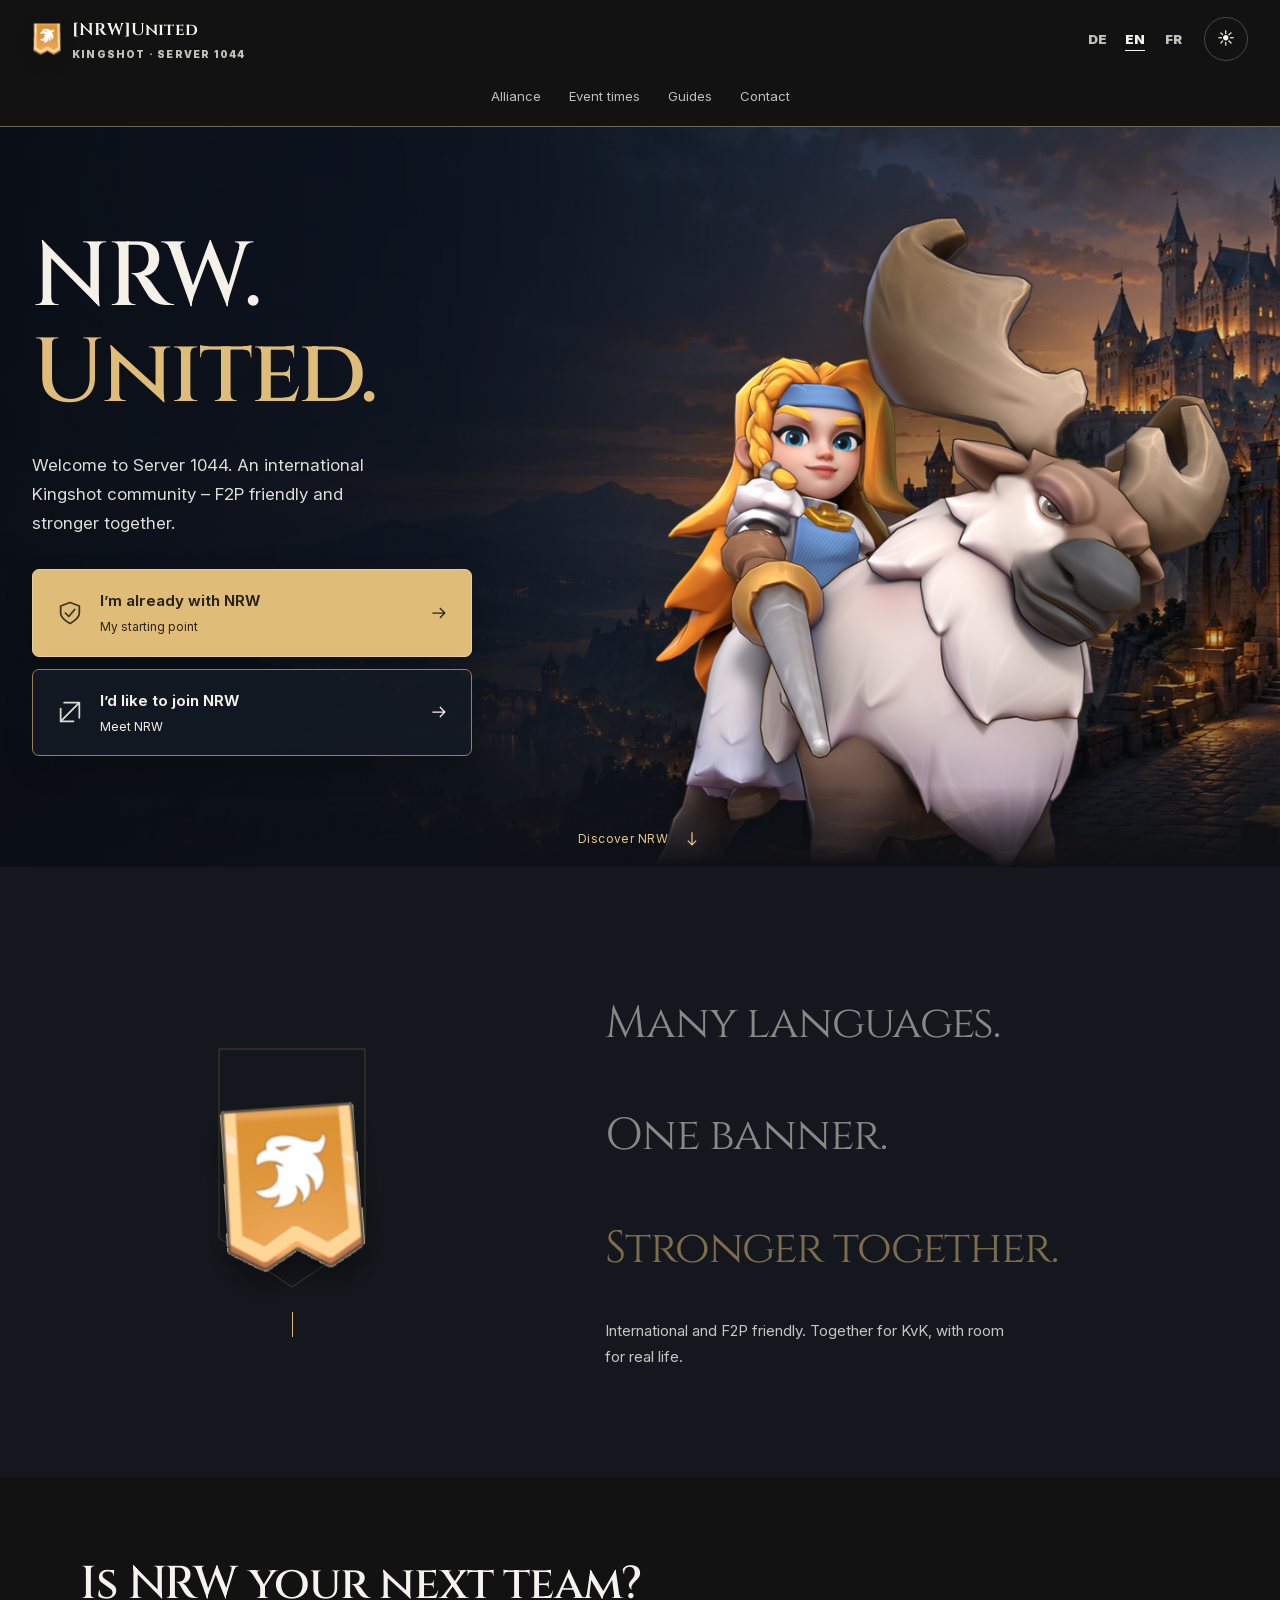
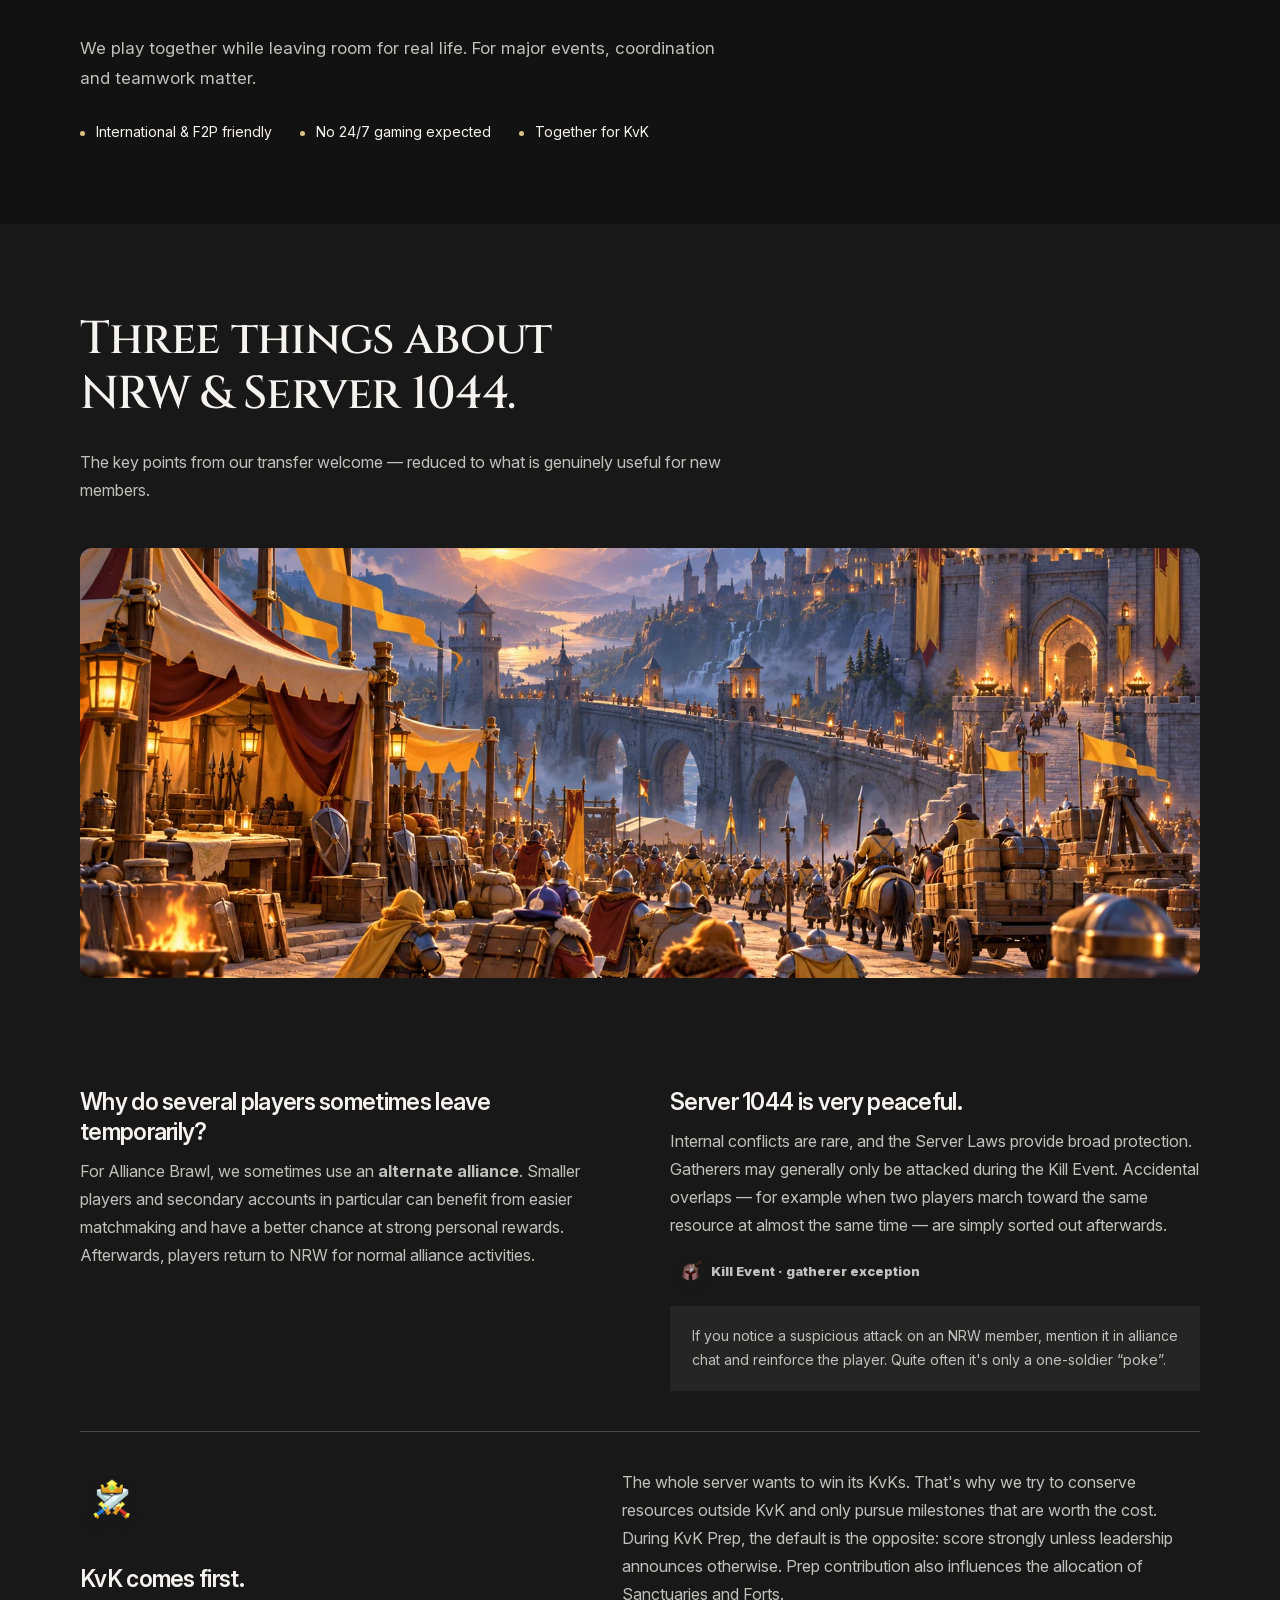
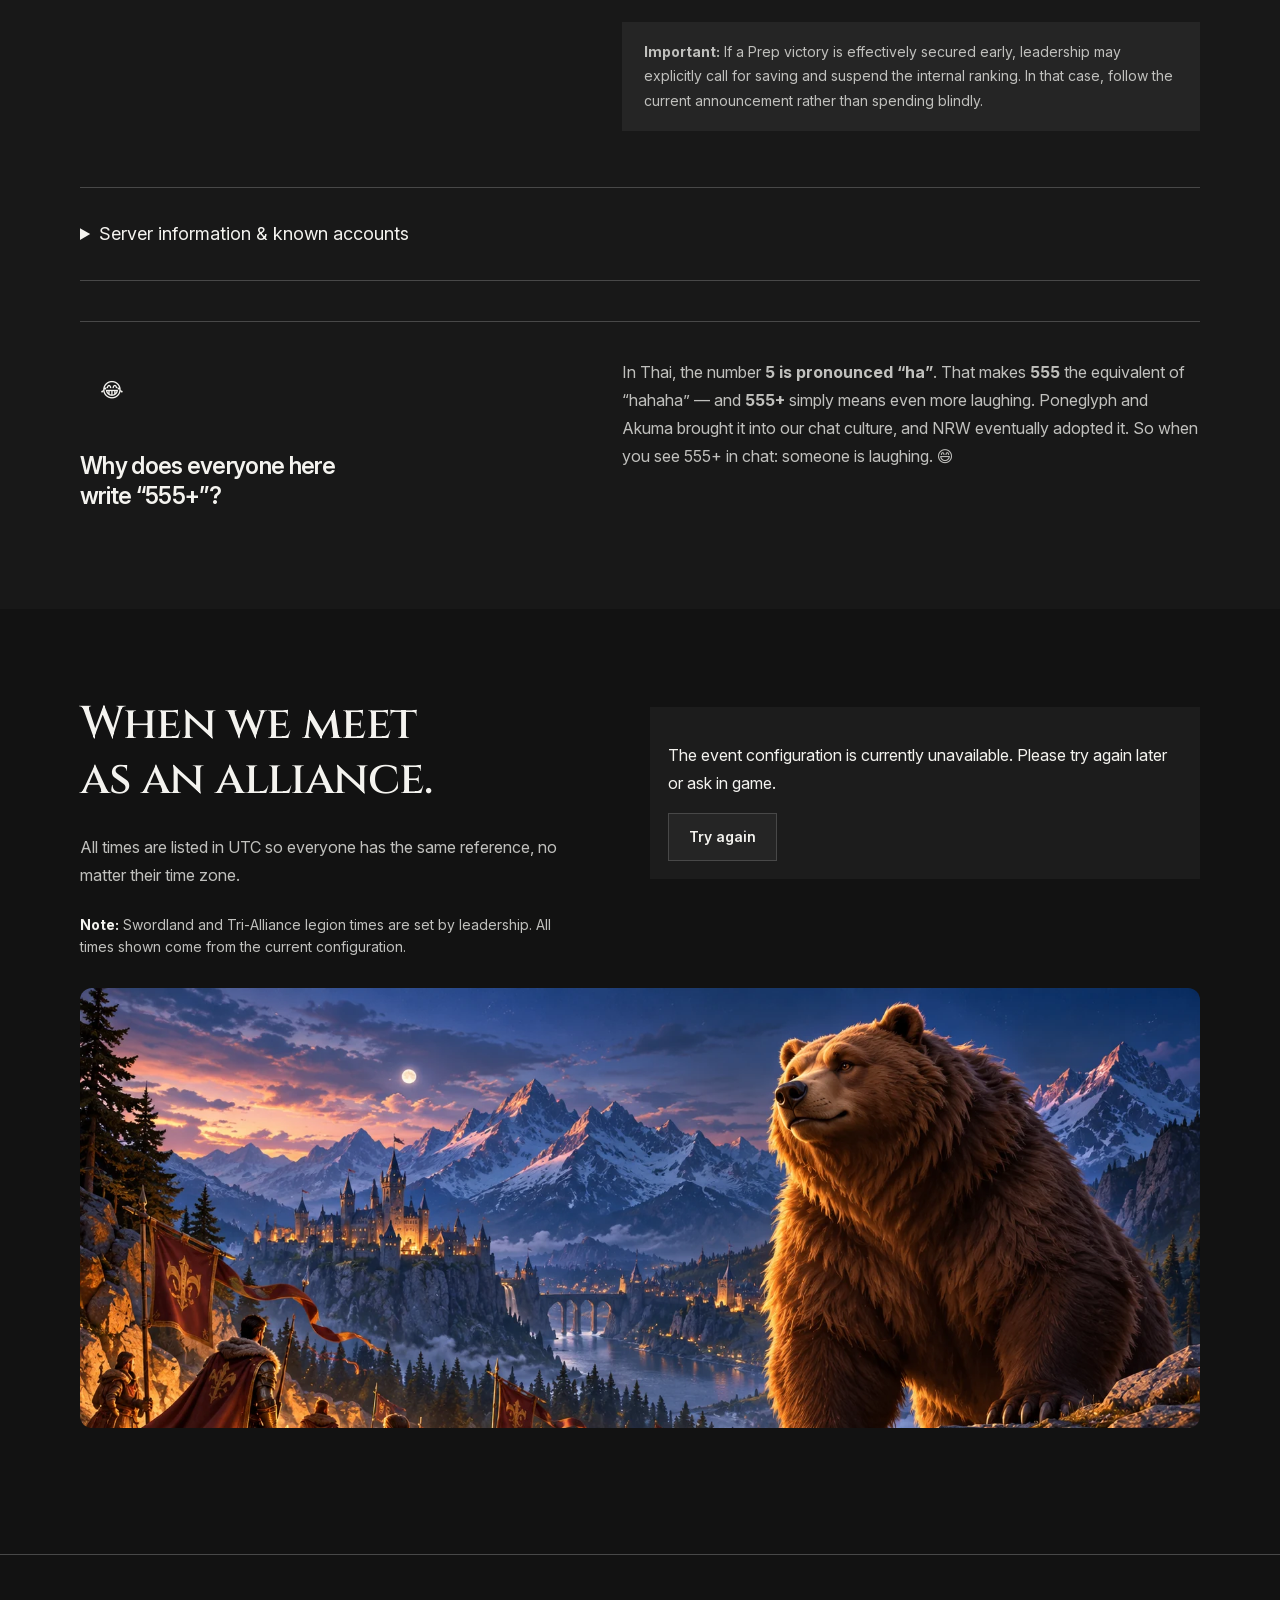
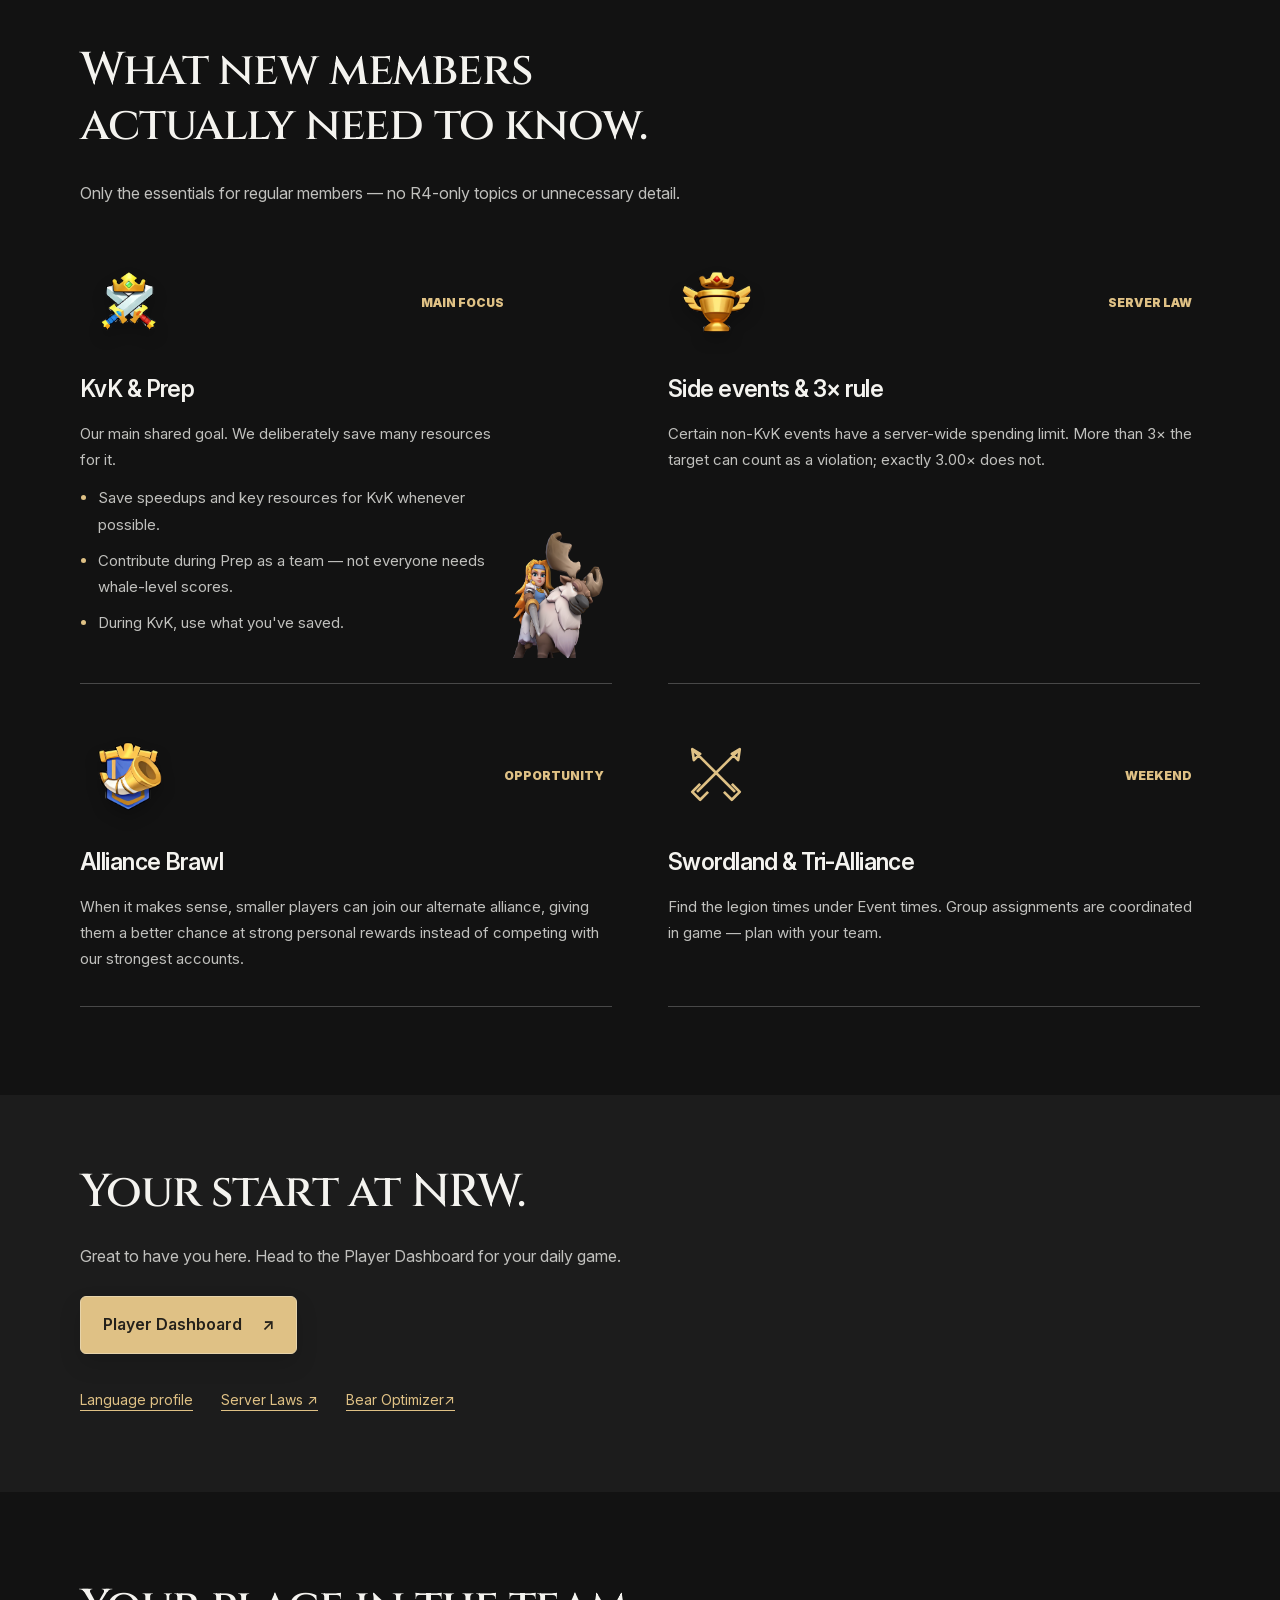
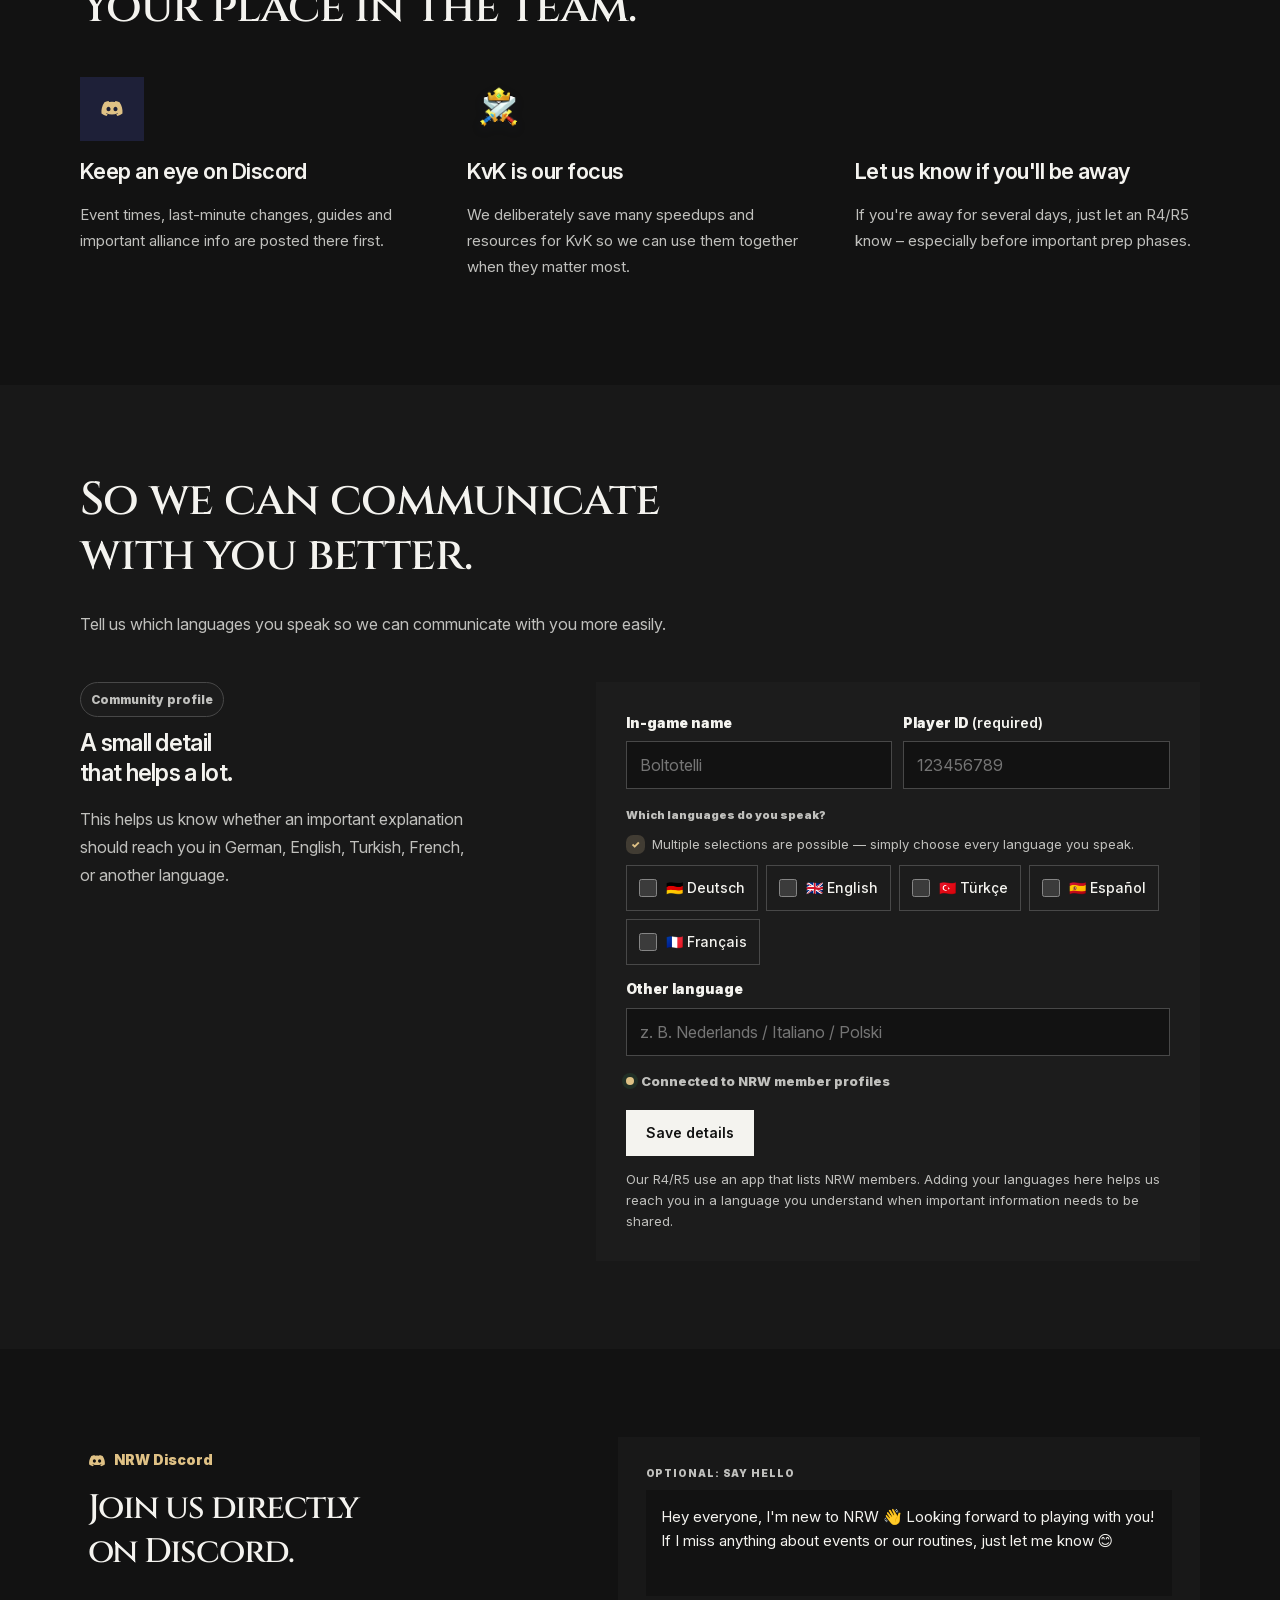
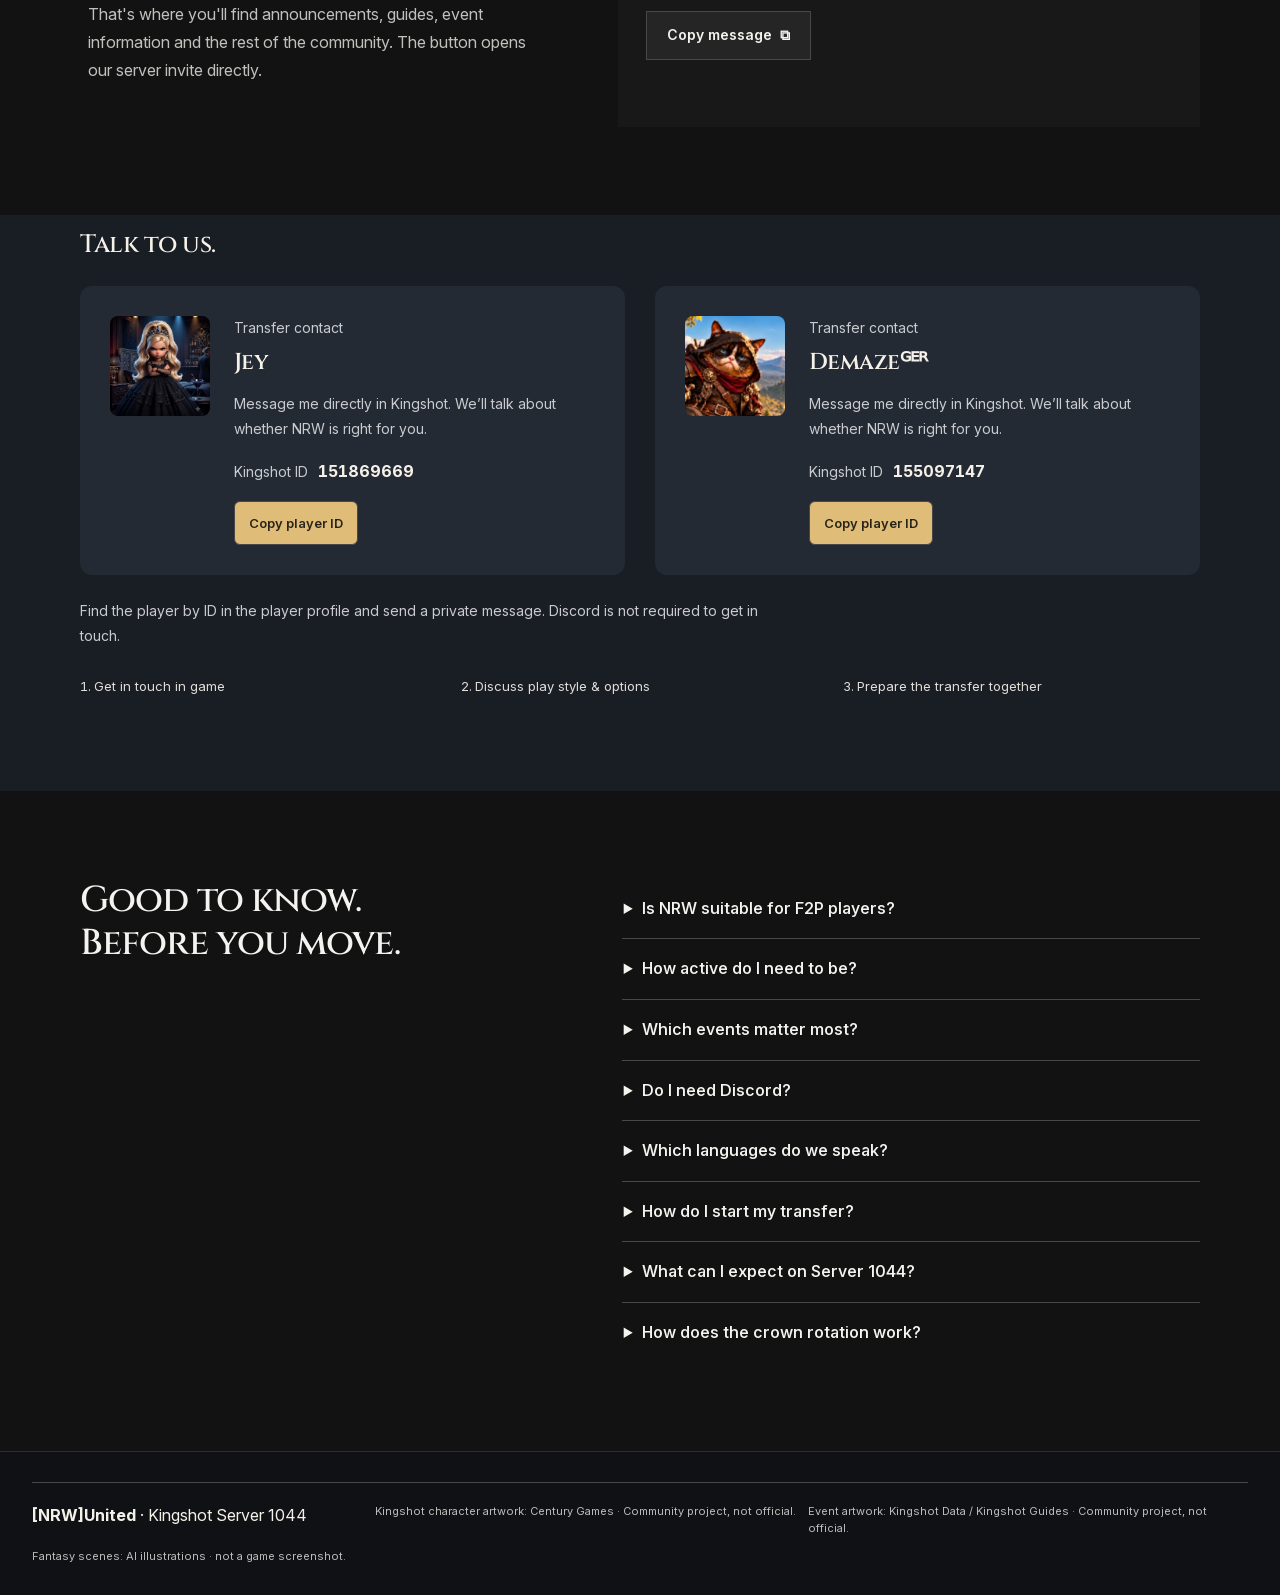
==== commit 19a6eb1d: "Fix transfer contact names and simplify form; align onboarding and remove image captions" ====
--- a/index.html
+++ b/index.html
@@ -31,7 +31,7 @@
 <p class="en">The key points from our transfer welcome — reduced to what is genuinely useful for new members.</p>
 <p class="fr">Les points essentiels de notre accueil des transferts — uniquement ce qui est vraiment utile aux nouveaux membres.</p>
 </div>
-<figure class="alliance-panorama"><img src="assets/welcome/alliance-camp.webp" width="1672" height="941" loading="lazy" alt=""><figcaption><span class="de">Unsere Allianz, als Fantasy-Szene illustriert.</span><span class="en">Our alliance, imagined as a fantasy scene.</span><span class="fr">Notre alliance, imaginée dans un univers fantastique.</span></figcaption></figure><div class="know-grid transfer-summary">
+<figure class="alliance-panorama"><img src="assets/welcome/alliance-camp.webp" width="1672" height="941" loading="lazy" alt=""></figure><div class="know-grid transfer-summary">
 <article class="know-card highlight">
 <div class="know-top"></div>
 <h3 class="de">Warum wechseln manchmal viele Spieler?</h3>
@@ -125,7 +125,7 @@
 <span class="en"><b>Note:</b> Swordland and Tri-Alliance legion times are set by leadership. All times shown come from the current configuration.</span>
 <span class="fr"><b>Remarque :</b> La direction fixe les horaires des légions Swordland et Tri-Alliance. Les horaires affichés proviennent de la configuration actuelle.</span>
 </div></div>
-<figure class="bear-panorama"><img src="assets/welcome/bear-rally.webp" width="1672" height="941" loading="lazy" alt=""><figcaption><span class="de">Gemeinsam zur Bärenfalle · KI-Illustration</span><span class="en">Rally together for Bear Trap · AI illustration</span><span class="fr">Ensemble pour le Piège à ours · illustration IA</span></figcaption></figure><div class="schedule" id="welcome-schedule" aria-live="polite"><p><span class="de">Eventkonfiguration wird geladen …</span><span class="en">Loading event configuration …</span><span class="fr">Chargement de la configuration …</span></p></div>
+<figure class="bear-panorama"><img src="assets/welcome/bear-rally.webp" width="1672" height="941" loading="lazy" alt=""></figure><div class="schedule" id="welcome-schedule" aria-live="polite"><p><span class="de">Eventkonfiguration wird geladen …</span><span class="en">Loading event configuration …</span><span class="fr">Chargement de la configuration …</span></p></div>
 </div></section><section data-allianceos="events" hidden="" class="story-section"><div class="wrap"><div data-aos-content=""></div></div></section><section id="events" class="story-section"><div class="wrap">
 <div class="section-head"><h2 class="de">Was neue Mitglieder<br>wirklich wissen müssen.</h2><h2 class="en">What new members<br>actually need to know.</h2><h2 class="fr">Ce que les nouveaux membres<br>doivent vraiment savoir.</h2>
 <p class="de">Bewusst ohne R4-Themen und ohne unnötige Detailtiefe.</p><p class="en">Only the essentials for regular members — no R4-only topics or unnecessary detail.</p><p class="fr">Uniquement l’essentiel pour les membres — pas de sujets réservés aux R4 ni de détails inutiles.</p></div>
--- a/welcome-story.css
+++ b/welcome-story.css
@@ -16,3 +16,5 @@
 .welcome-scroll .event-card .event-top .event-icon.ks-db-icon img{width:88px;height:88px;max-width:none}.welcome-scroll .event-card .event-top .event-icon{width:96px;height:96px}.welcome-scroll .start-card .step-icon.ks-db-icon img{width:60px;height:60px}.welcome-scroll .know-icon.ks-db-icon img{width:60px;height:60px}
 .alliance-panorama{margin:0 0 52px;position:relative}.alliance-panorama img{display:block;width:100%;height:430px;object-fit:cover;object-position:center;border-radius:12px}.alliance-panorama figcaption,.bear-panorama figcaption{font-size:11px;color:var(--muted);line-height:1.6;padding-top:10px}.bear-panorama{grid-column:1/-1;margin:20px 0 38px;grid-row:2}.bear-panorama img{width:100%;height:440px;object-fit:cover;object-position:center top;display:block;border-radius:12px}#times .schedule{grid-column:2;grid-row:1}#times .section-head{grid-column:1;grid-row:1}.event-top{align-items:center;min-height:104px;margin-bottom:20px}.event-icon,.event-top .ks-db-icon{width:96px;height:96px;flex:none;background:none;border:0;box-shadow:none}.event-icon img,.event-icon .ks-icon-img{width:88px;height:88px;max-width:none;object-fit:contain;filter:drop-shadow(0 8px 7px #0003)}.dual-event-icon svg{width:76px;height:76px}.know-icon{width:64px;height:64px}.know-icon img{width:60px;height:60px;object-fit:contain}.start-card .step-icon{width:64px;height:64px}.start-card .step-icon img{width:60px;height:60px;object-fit:contain}.schedule-secondary p{min-width:200px;line-height:1.9}.schedule-secondary strong{font-size:16px;color:var(--ink)}
 @media(max-width:680px){.alliance-panorama{margin-bottom:34px}.alliance-panorama img{height:245px;object-position:52% center;border-radius:8px}.bear-panorama{margin:30px 0 10px}.bear-panorama img{height:220px;object-position:62% center;border-radius:8px}.event-top{min-height:88px}.event-icon,.event-top .ks-db-icon{width:80px;height:80px}.event-icon img,.event-icon .ks-icon-img{width:76px;height:76px}.dual-event-icon svg{width:66px;height:66px}.schedule-secondary{display:grid;grid-template-columns:1fr 1fr;gap:18px}.schedule-secondary p{min-width:0;font-size:13px}.schedule-secondary strong{font-size:14px}}
+
+@media(min-width:681px){#first-steps .start-card{display:grid;grid-template-rows:64px auto 1fr auto;align-content:start;row-gap:16px}#first-steps .start-card>.step-icon{grid-row:1}#first-steps .start-card>h3{grid-row:2;margin:0}#first-steps .start-card>p{grid-row:3;margin:0}#first-steps .start-card>.discord-card-action{grid-row:4}}
